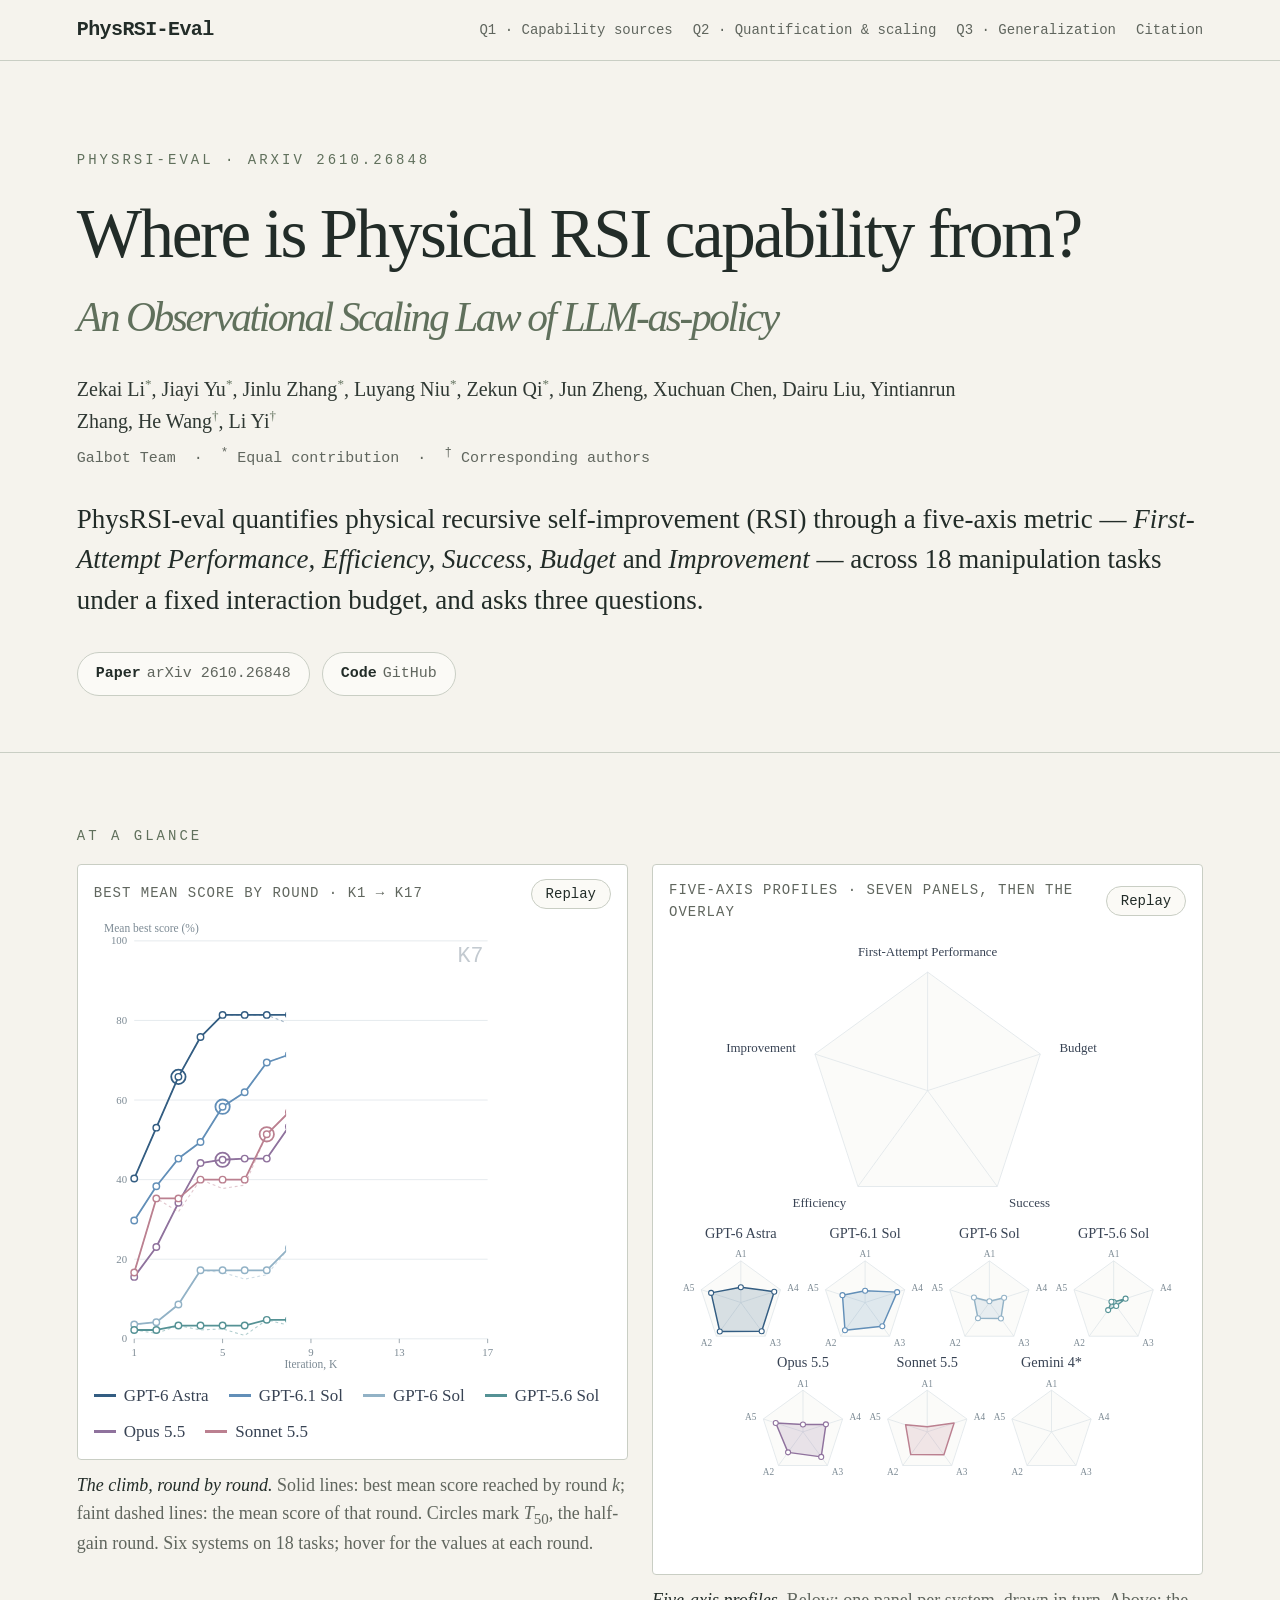
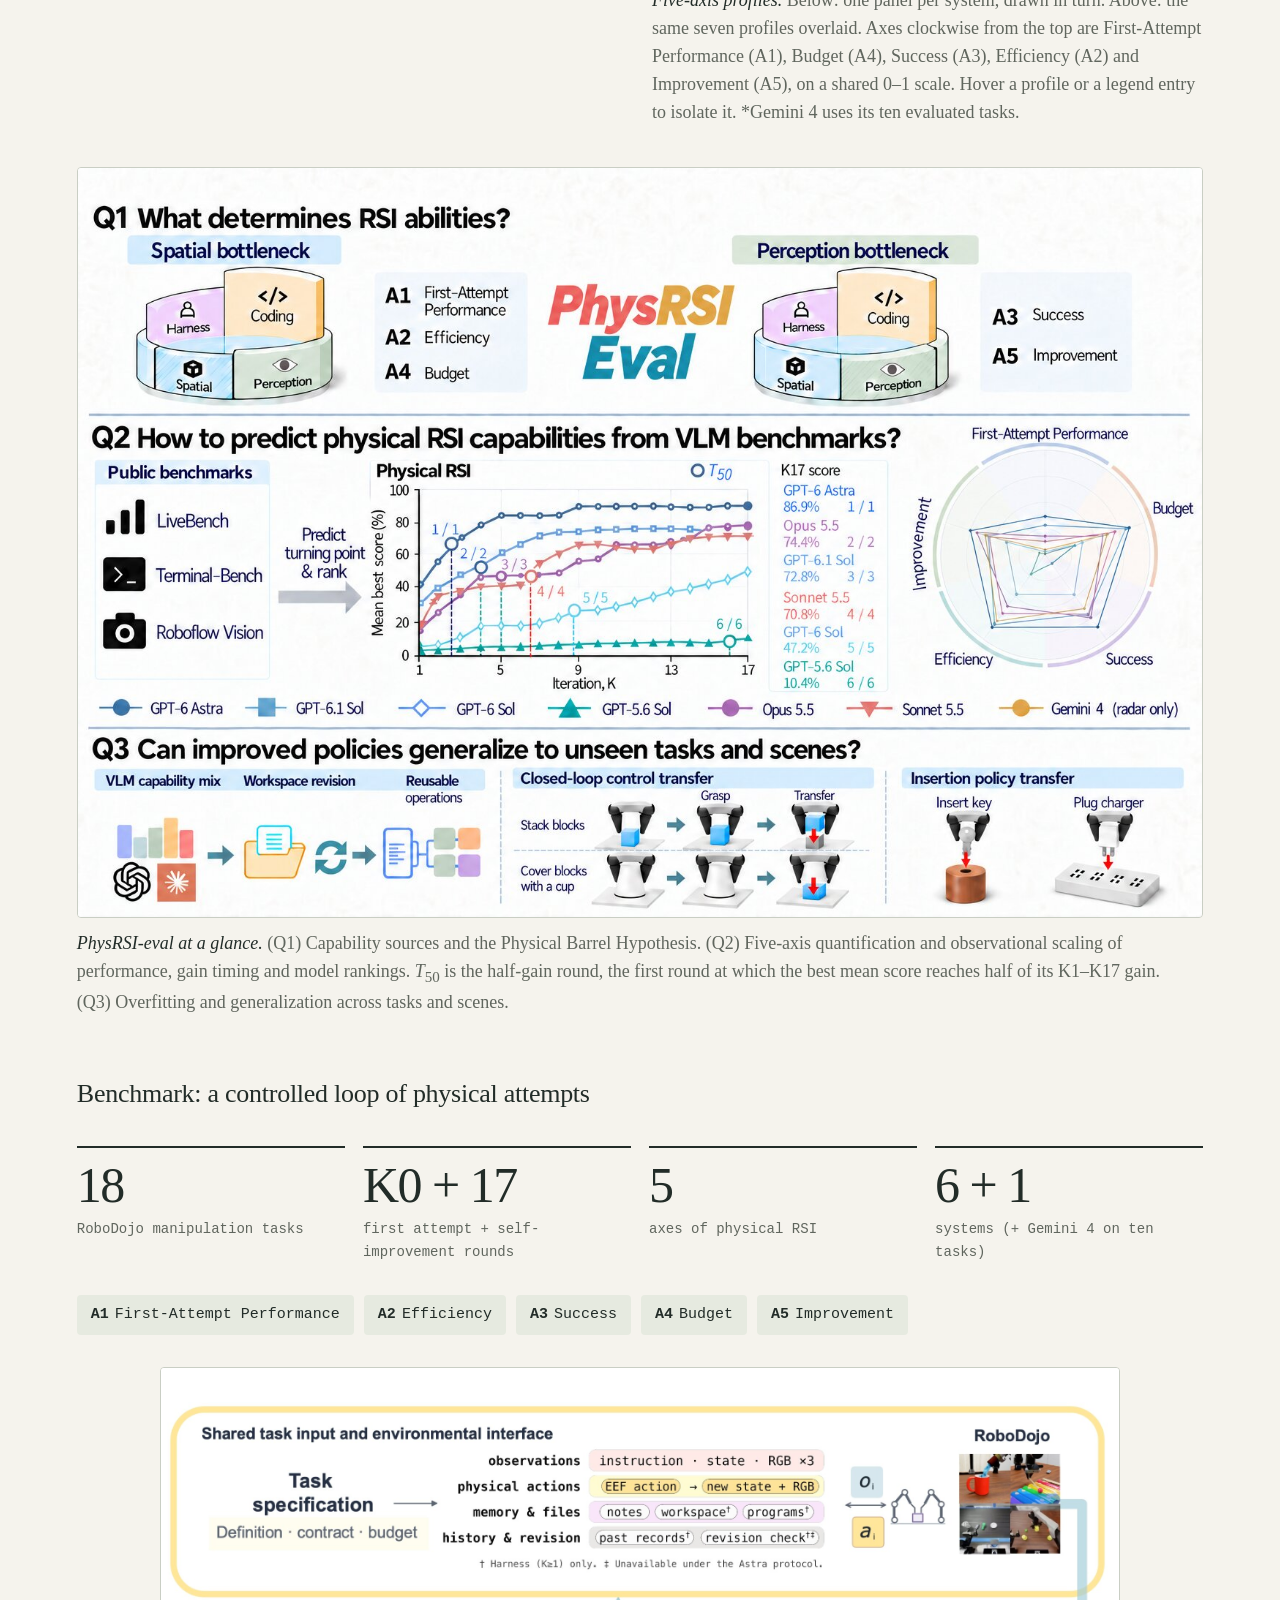
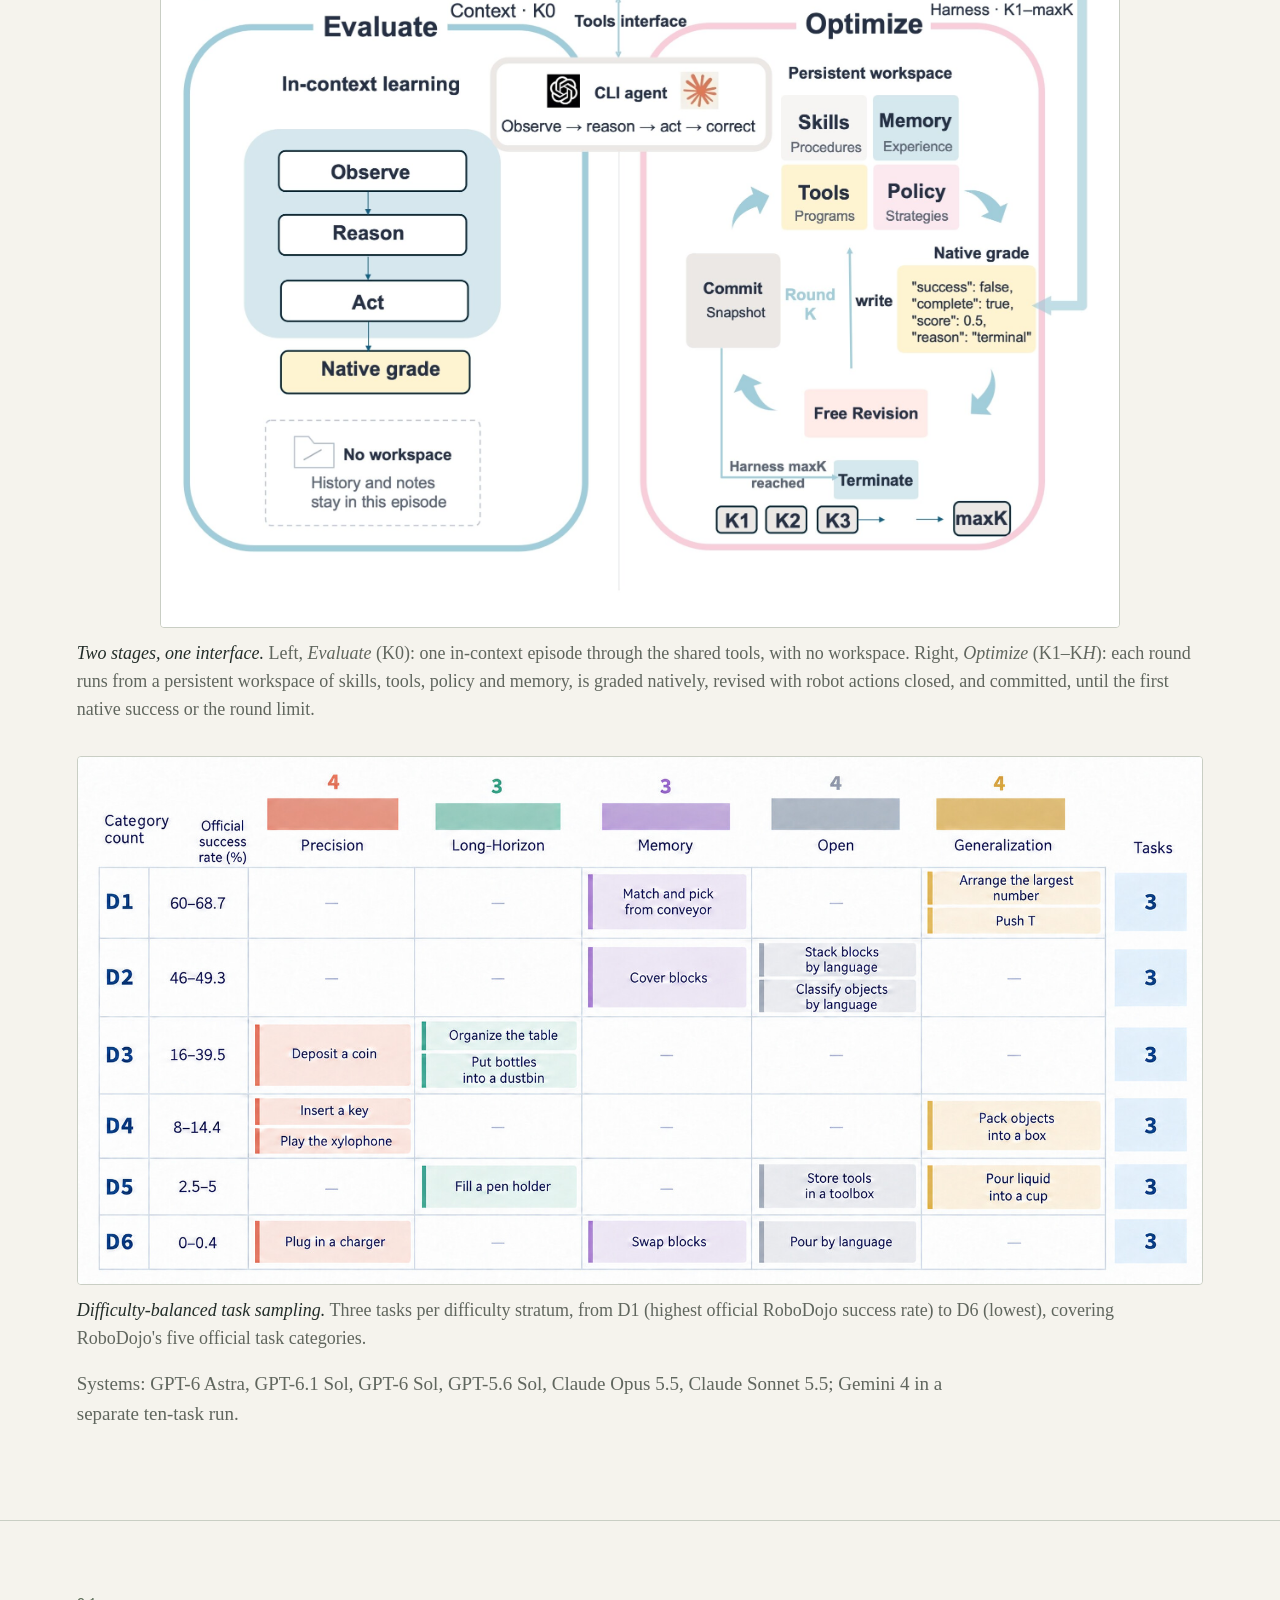
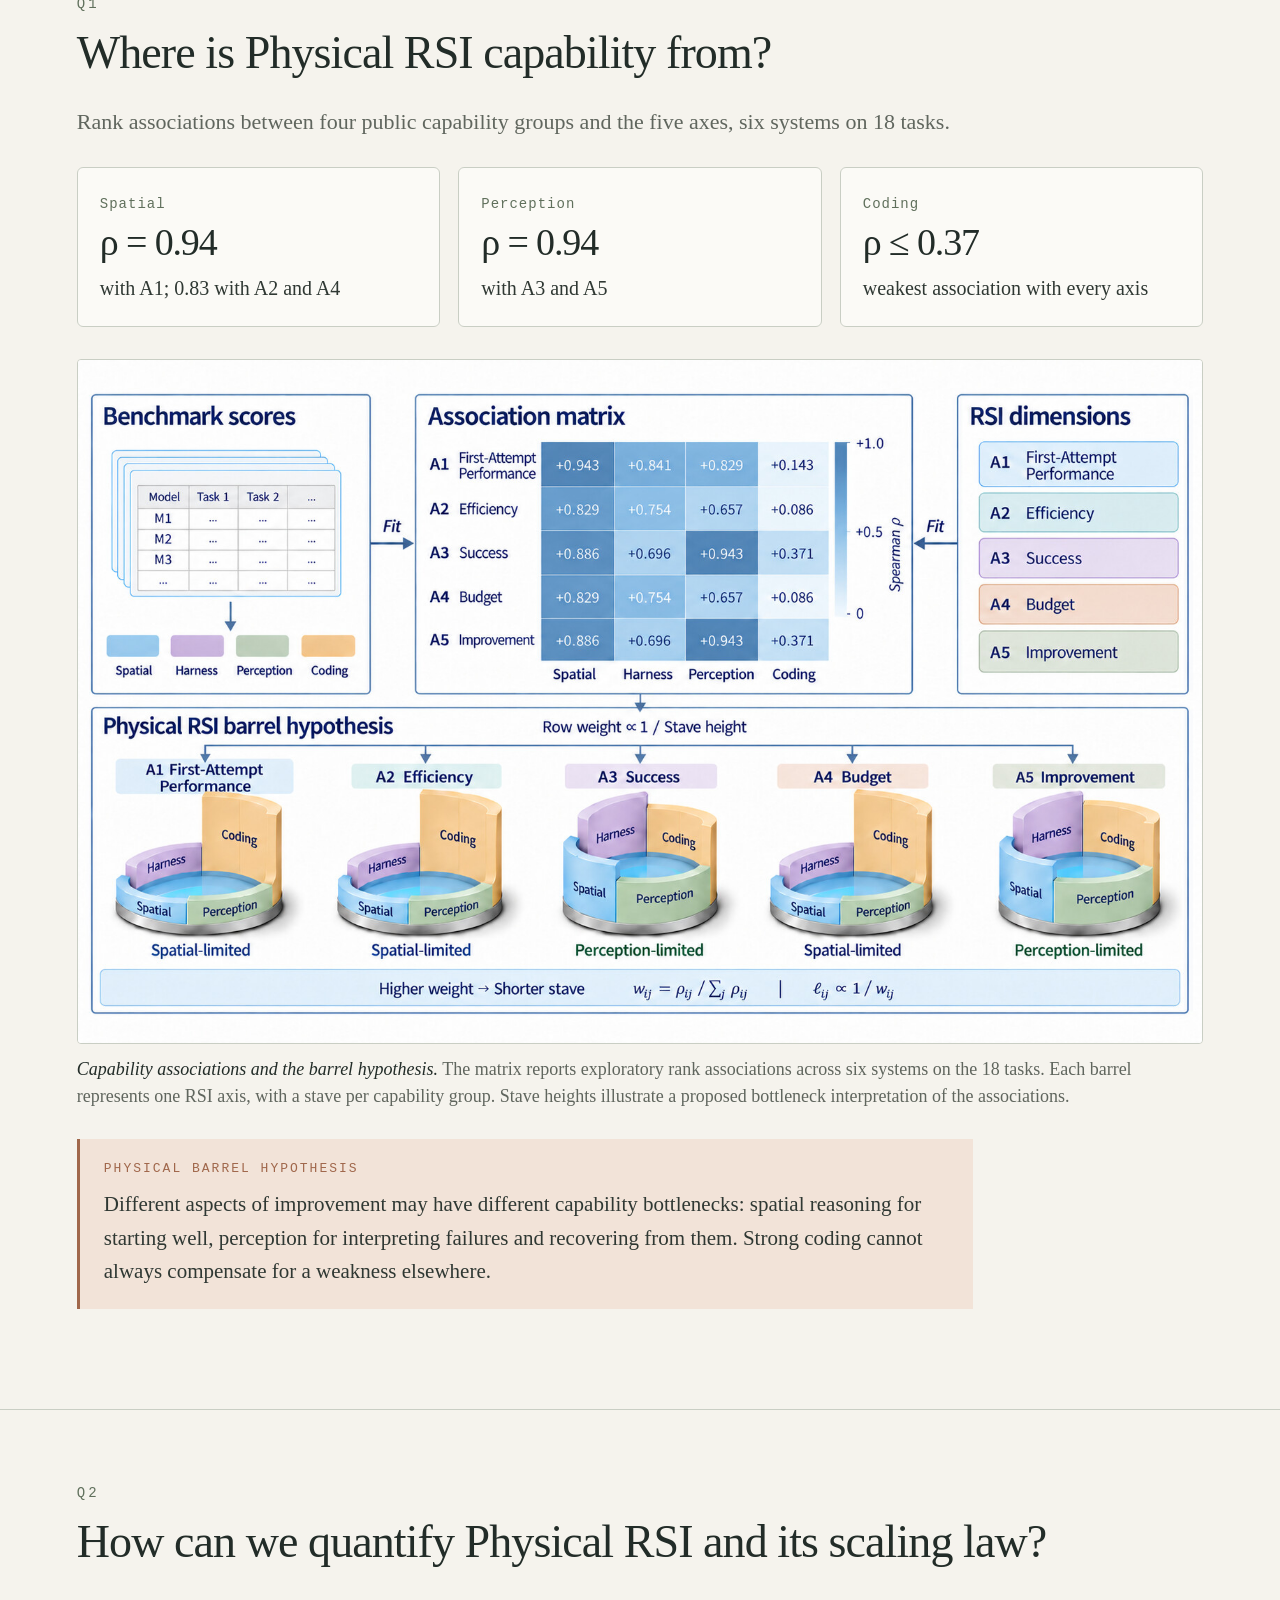
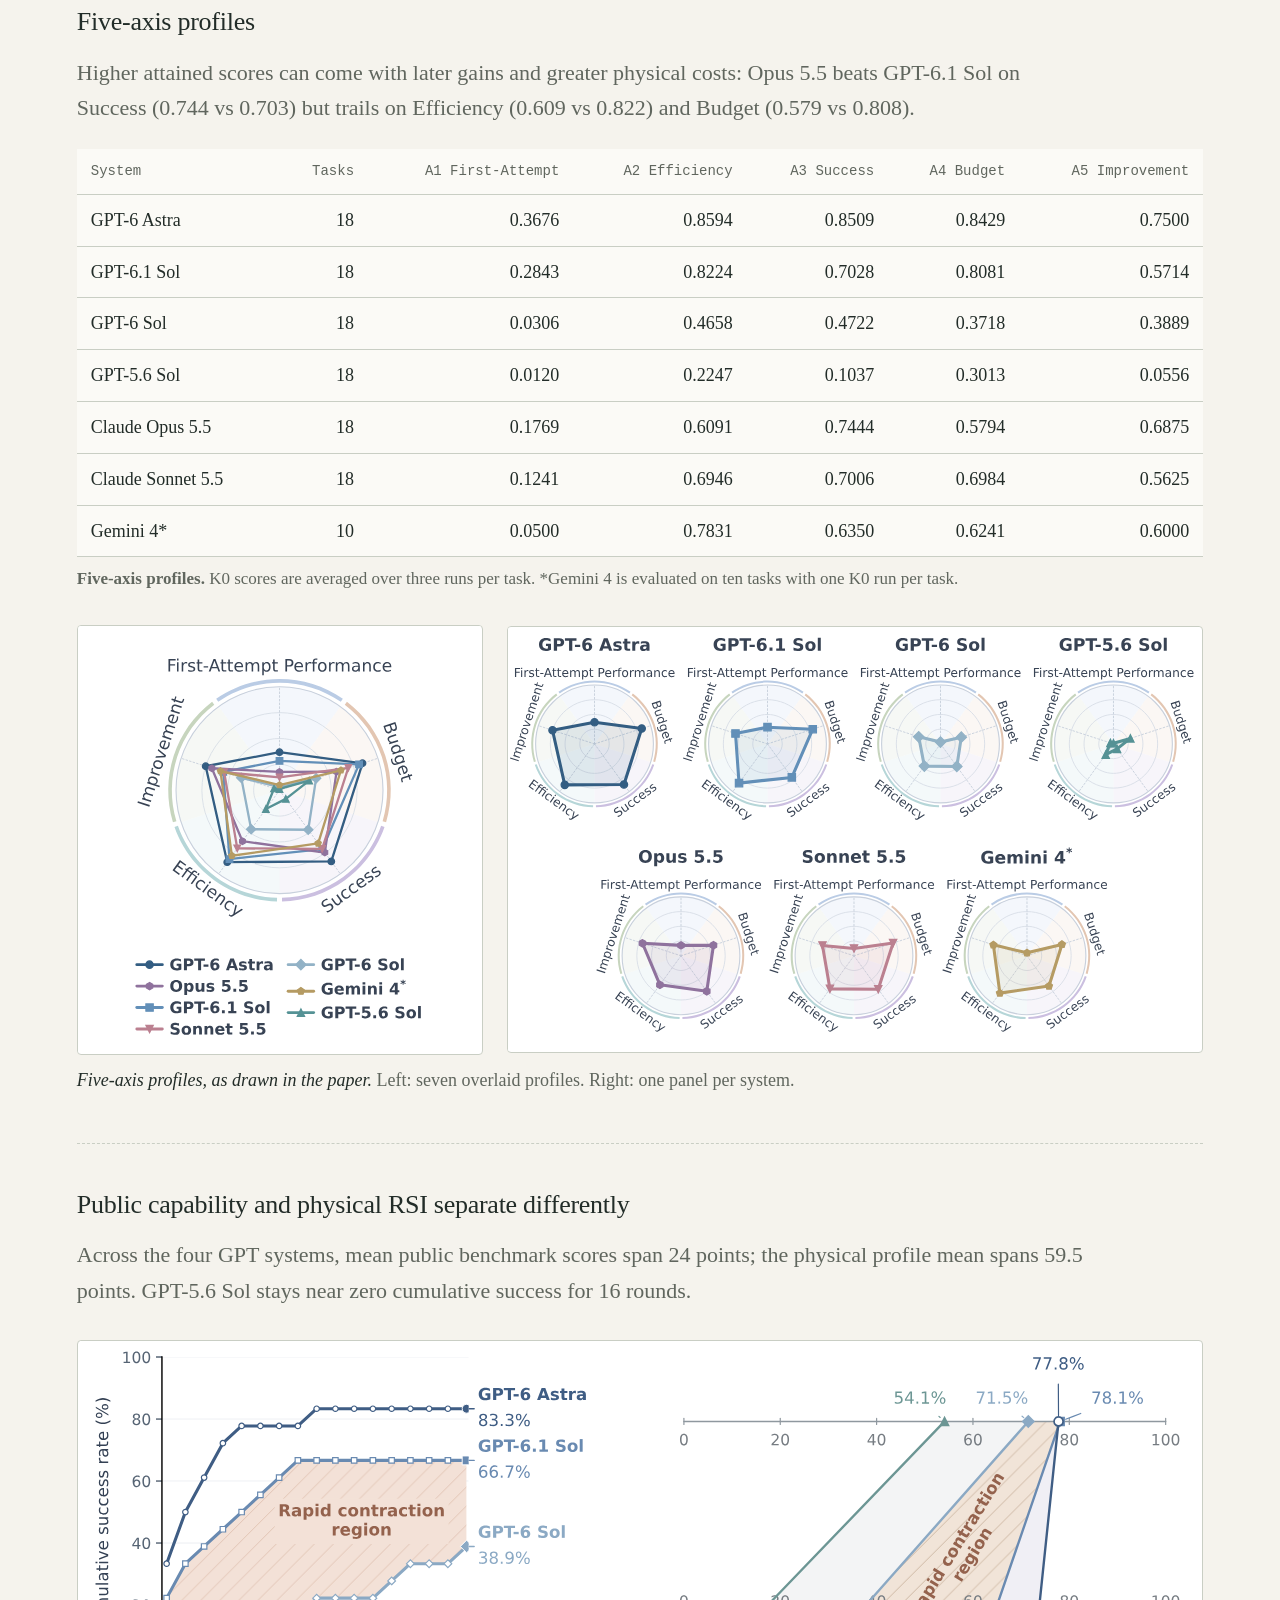
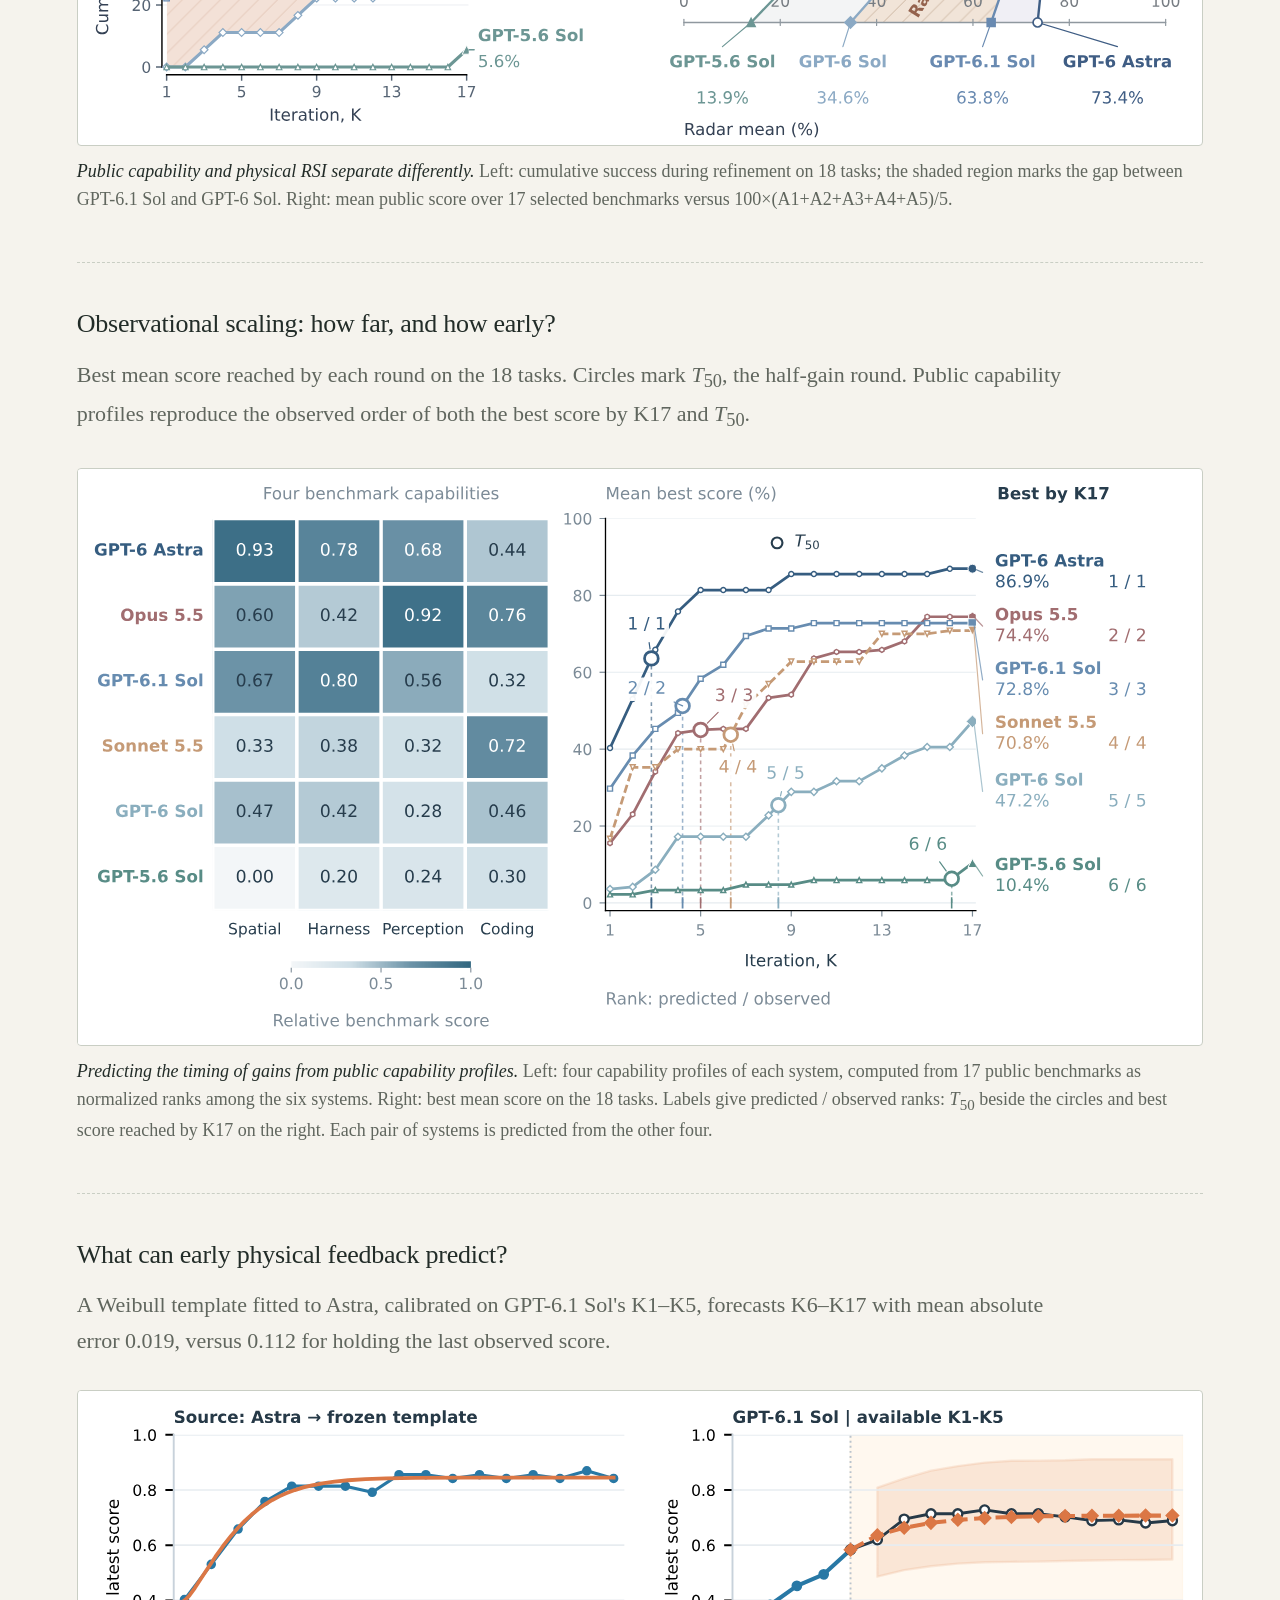
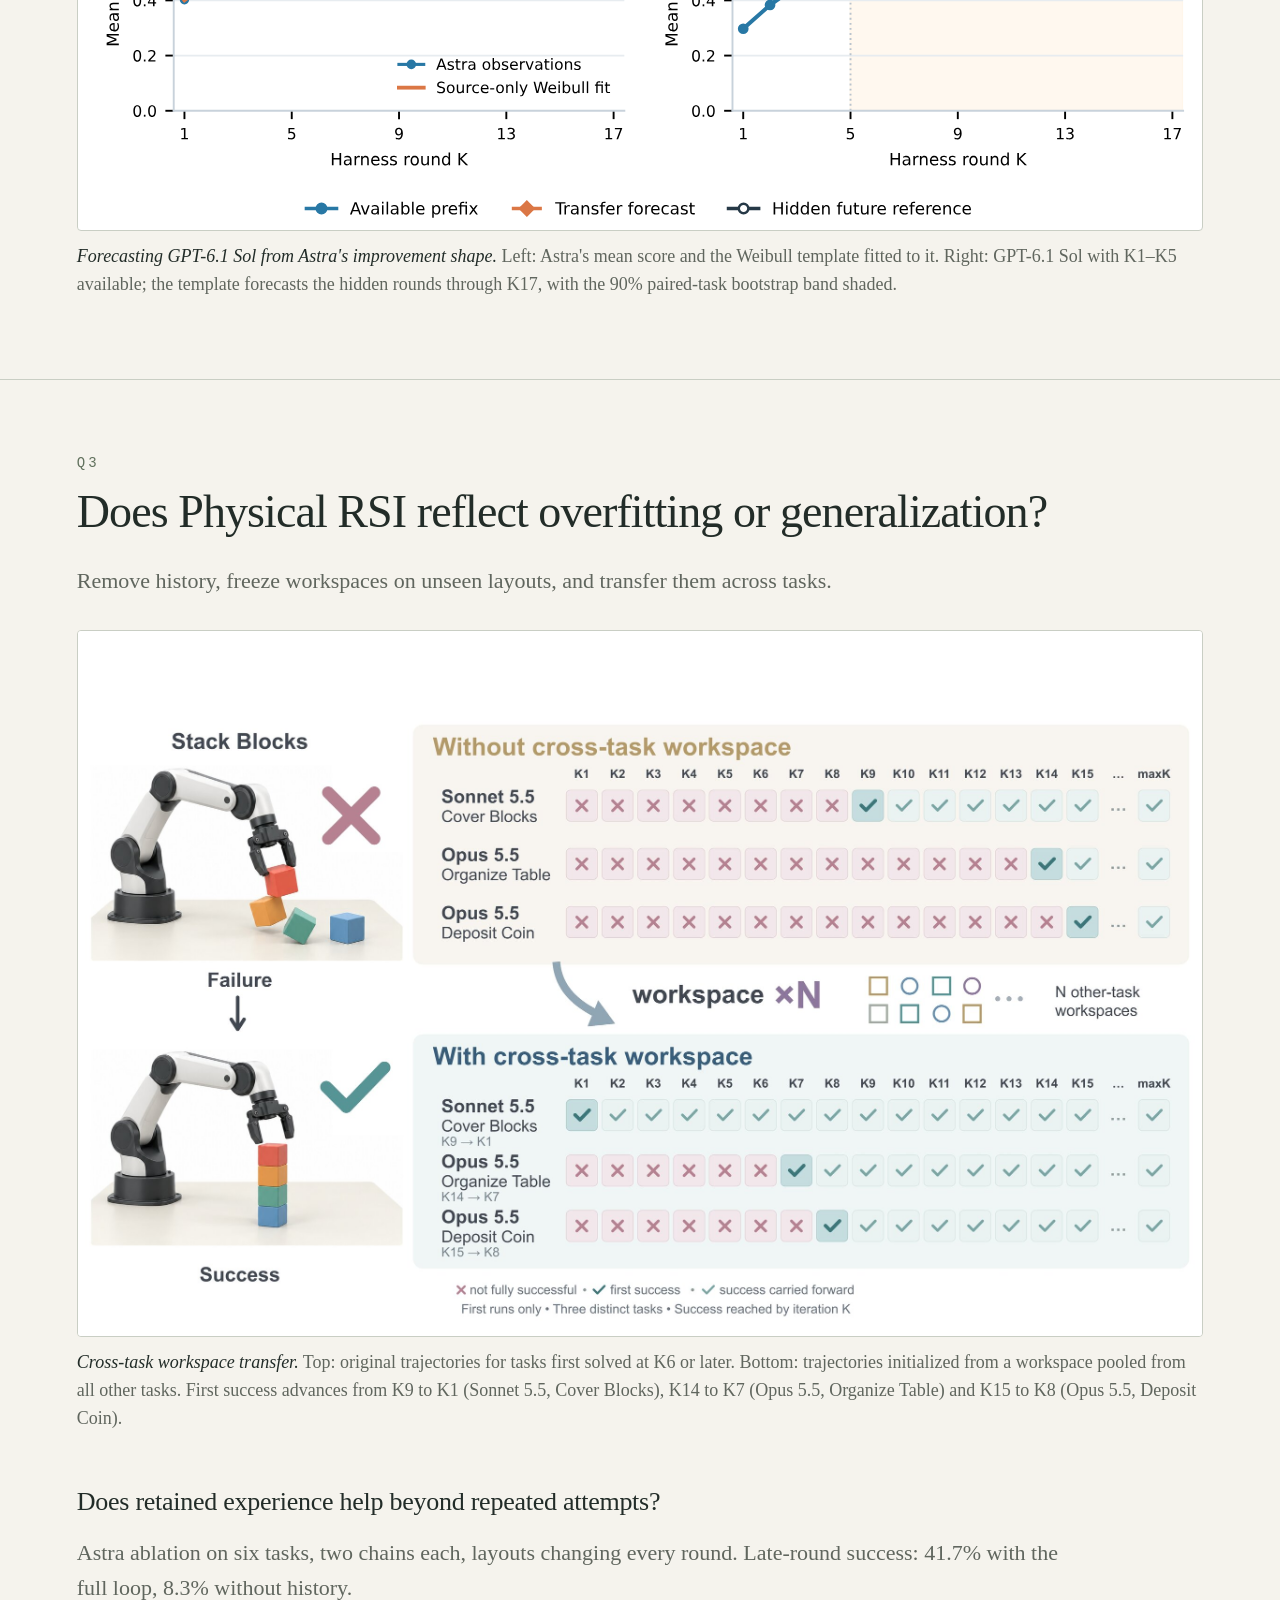
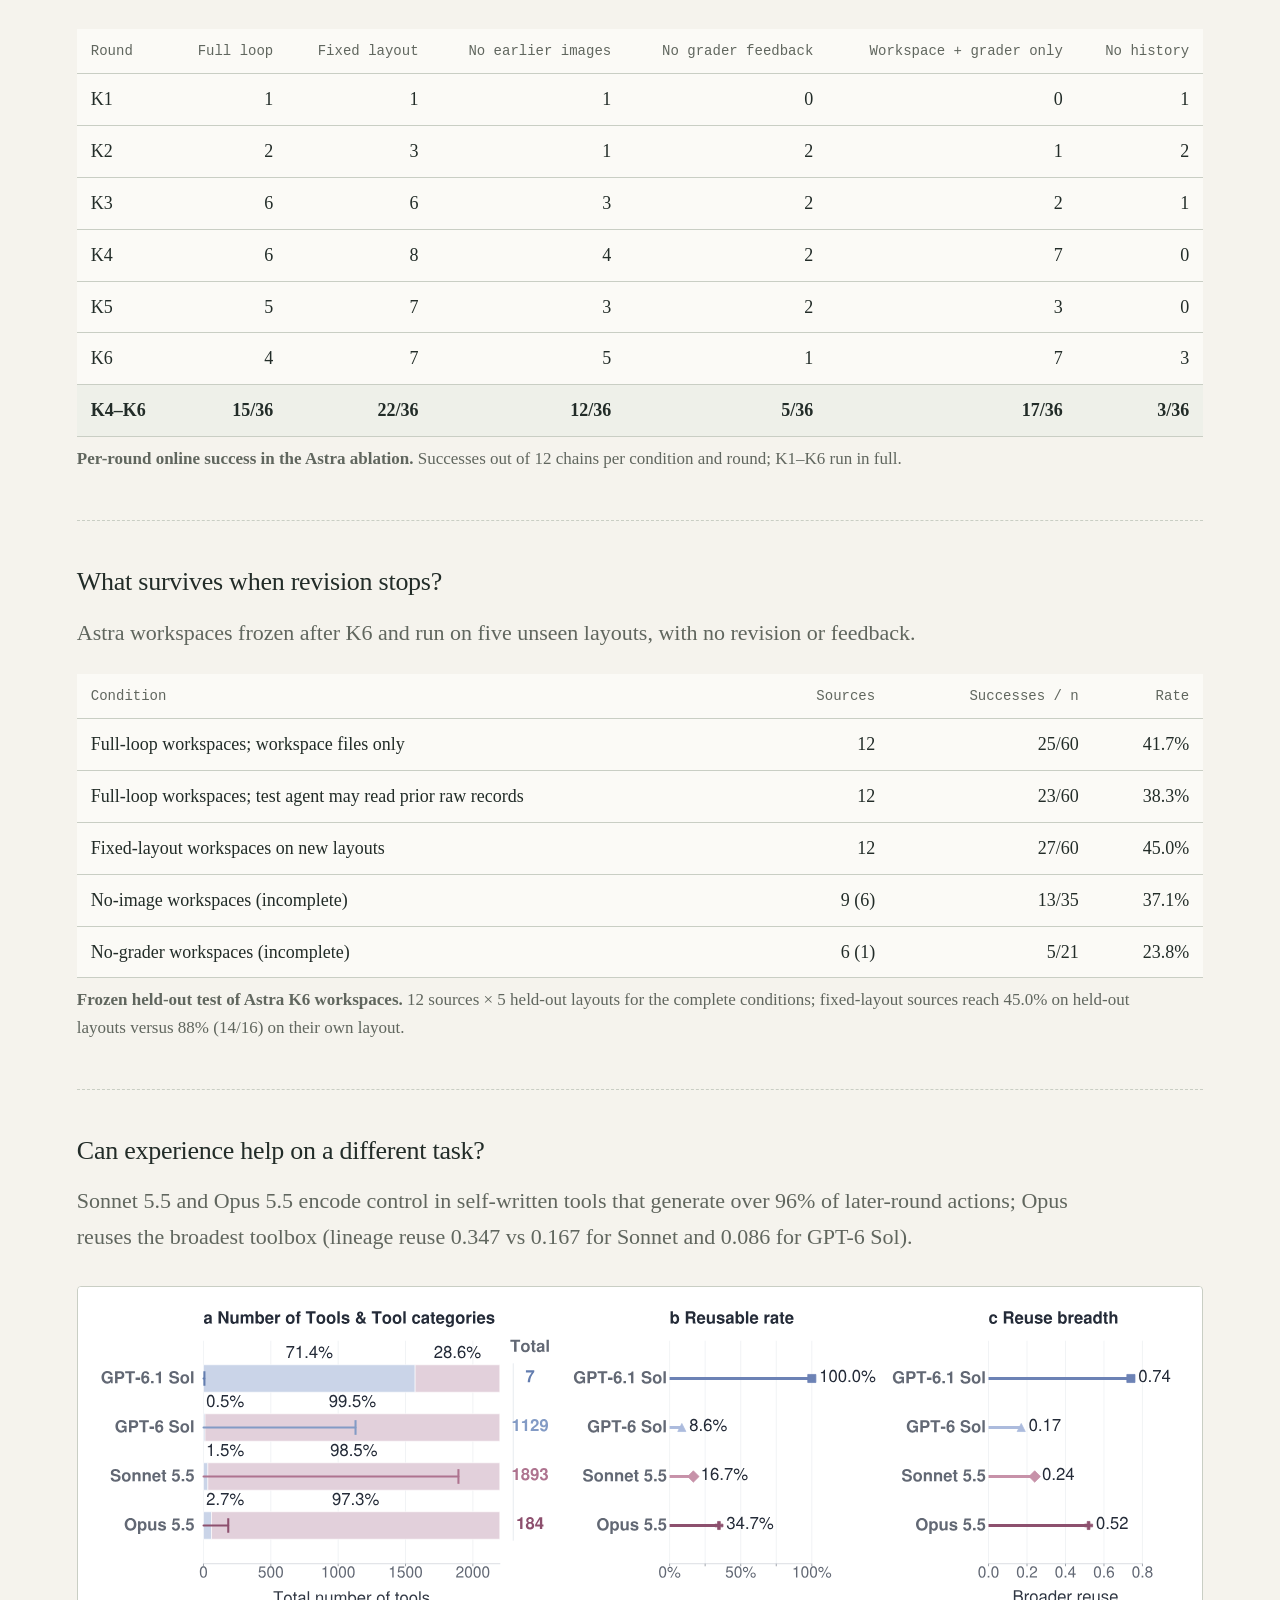
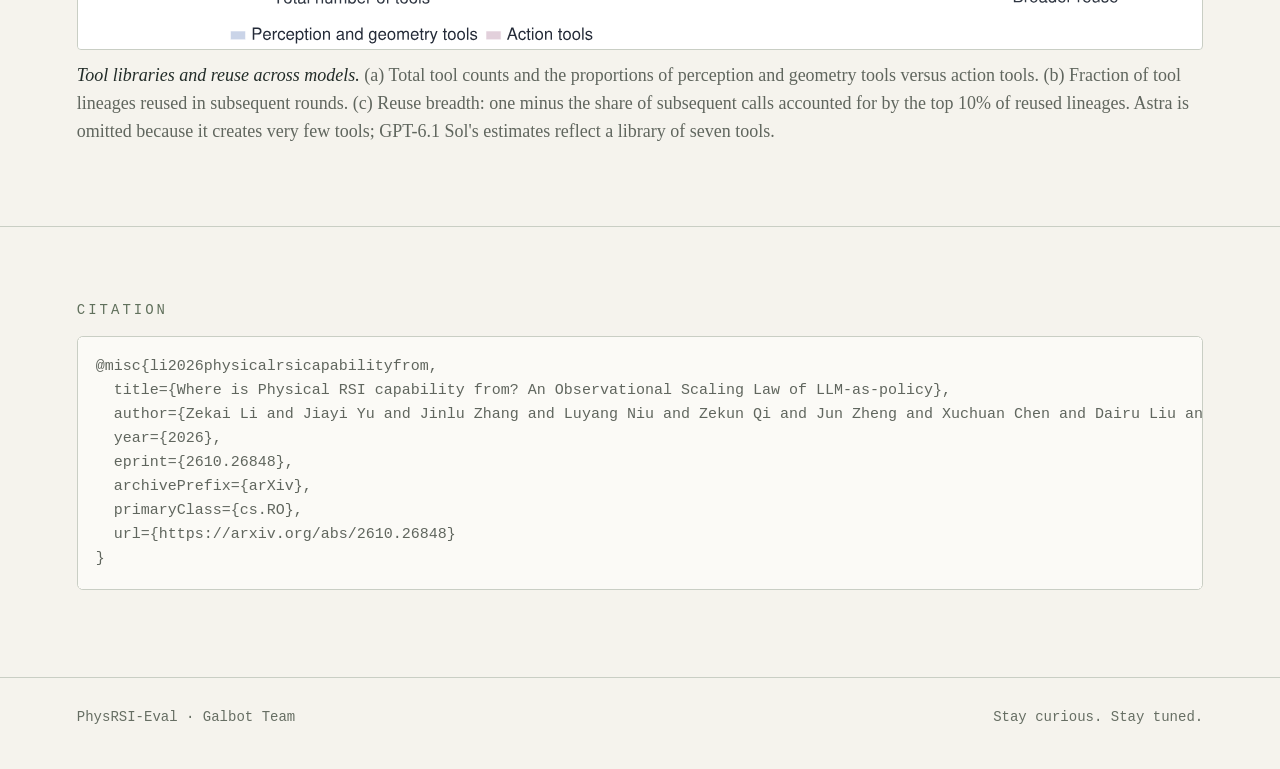
==== index.html @ ed41b141 "Add arXiv paper and code links; fill BibTeX from arXiv Co-Authored-By: Claude Fable 5.1 <noreply@ant" ====
<!doctype html>
<html lang="en">
<head>
  <meta charset="utf-8">
  <meta name="viewport" content="width=device-width, initial-scale=1">
  <meta name="description" content="Where is Physical RSI capability from? An Observational Scaling Law of LLM-as-policy. PhysRSI-eval quantifies physical recursive self-improvement on 18 manipulation tasks with a five-axis metric, studies its capability sources and observational scaling, and tests whether the gains generalize.">
  <meta name="color-scheme" content="light">
  <title>Where is Physical RSI capability from? — PhysRSI-Eval</title>
  <style>
    :root {
      --bg: #f5f3ed; --paper: #fbfaf6; --ink: #222c28; --muted: #60665e; --accent: #60705c;
      --dot: #5a7552; --rule: #c9cec4; --warm: #a0674b; --warm-bg: #f2e3d8;
    }
    * { box-sizing: border-box; }
    html { scroll-behavior: smooth; }
    body { margin: 0; background: var(--bg); color: var(--ink); font-family: Georgia, 'Times New Roman', serif; line-height: 1.6; }
    a { color: inherit; }
    .wrap { max-width: 1320px; margin: 0 auto; padding: 0 6vw; }
    .mono { font-family: 'Courier New', monospace; }

    header.top { position: sticky; top: 0; z-index: 10; background: rgba(245,243,237,.94); backdrop-filter: blur(6px); border-bottom: 1px solid var(--rule); }
    header.top .wrap { display: flex; justify-content: space-between; align-items: center; gap: 24px; padding-top: 14px; padding-bottom: 14px; font-family: 'Courier New', monospace; font-size: 14px; }
    .brand { font-size: 20px; font-weight: bold; letter-spacing: -.6px; text-decoration: none; }
    nav { display: flex; gap: 20px; flex-wrap: wrap; }
    nav a { text-decoration: none; color: var(--muted); }
    nav a:hover { color: var(--ink); }

    .hero { padding: 88px 0 56px; border-bottom: 1px solid var(--rule); }
    .eyebrow { color: var(--accent); font-family: 'Courier New', monospace; font-size: 14px; letter-spacing: 3px; text-transform: uppercase; margin: 0; }
    h1 { font-size: clamp(38px, 5.4vw, 70px); line-height: 1.12; font-weight: normal; letter-spacing: -.035em; margin: 24px 0 28px; }
    h1 span { display: block; margin-top: 18px; font-size: .6em; line-height: 1.3; font-style: italic; color: var(--accent); }
    .authors { font-size: 20px; line-height: 1.6; margin: 0 0 6px; }
    .authors sup { font-size: .65em; color: var(--accent); }
    .affil { font-family: 'Courier New', monospace; font-size: 15px; color: var(--muted); margin: 0 0 28px; }
    .tldr { font-size: clamp(22px, 2.4vw, 27px); line-height: 1.5; color: var(--ink); max-width: 44em; margin: 0 0 32px; }
    .links { display: flex; gap: 12px; flex-wrap: wrap; }
    .pill { font-family: 'Courier New', monospace; font-size: 15px; padding: 9px 18px; border: 1px solid var(--rule); border-radius: 999px; color: var(--muted); background: var(--paper); }
    .pill b { color: var(--ink); font-weight: bold; margin-right: 6px; }
    a.pill { text-decoration: none; }
    a.pill:hover { border-color: var(--ink); color: var(--ink); }

    section { padding: 72px 0; border-bottom: 1px solid var(--rule); }
    h2 { font-weight: normal; font-size: clamp(32px, 3.8vw, 46px); letter-spacing: -.02em; line-height: 1.2; margin: 10px 0 24px; }
    h3 { font-weight: normal; font-size: 26px; margin: 0 0 12px; letter-spacing: -.01em; }
    p { margin: 0 0 18px; font-size: 22px; color: #2f3833; max-width: 46em; }
    .lead { color: var(--muted); }

    .callout { border-left: 3px solid var(--accent); background: var(--paper); padding: 20px 24px; margin: 28px 0; max-width: 56em; }
    .callout p { margin: 0; font-size: 21px; }
    .callout .label { display: block; font-family: 'Courier New', monospace; font-size: 13px; letter-spacing: 2px; text-transform: uppercase; color: var(--accent); margin-bottom: 8px; }
    .barrel { border-left-color: var(--warm); background: var(--warm-bg); }
    .barrel .label { color: var(--warm); }

    .grid3 { display: grid; grid-template-columns: repeat(3, 1fr); gap: 18px; margin-top: 28px; }
    .grid2 { display: grid; grid-template-columns: repeat(2, 1fr); gap: 18px; margin-top: 28px; }
    .card { background: var(--paper); border: 1px solid var(--rule); border-radius: 6px; padding: 22px; }
    .card .tag { font-family: 'Courier New', monospace; font-size: 14px; color: var(--accent); letter-spacing: 1px; }
    .card p { font-size: 20px; margin: 8px 0 0; }
    .card .big { font-size: 38px; letter-spacing: -.03em; line-height: 1.1; margin-top: 6px; }
    .card .big small { font-size: 18px; color: var(--muted); letter-spacing: 0; }

    .stats { display: grid; grid-template-columns: repeat(4, 1fr); gap: 18px; margin: 32px 0; }
    .stat { border-top: 2px solid var(--ink); padding-top: 12px; }
    .stat .num { font-size: clamp(34px, 4.4vw, 50px); line-height: 1; letter-spacing: -.03em; }
    .stat .cap { font-family: 'Courier New', monospace; font-size: 14px; color: var(--muted); margin-top: 8px; }

    .axes { display: flex; flex-wrap: wrap; gap: 10px; margin: 6px 0 8px; padding: 0; list-style: none; }
    .axes li { font-family: 'Courier New', monospace; font-size: 15px; padding: 8px 14px; border-radius: 4px; background: #e6eae0; color: var(--ink); }
    .axes li b { font-weight: bold; margin-right: 6px; }

    figure { margin: 32px 0 8px; }
    figure img { display: block; width: 100%; height: auto; background: #fff; border: 1px solid var(--rule); border-radius: 4px; }
    figcaption { font-size: 18px; color: var(--muted); margin-top: 12px; line-height: 1.55; max-width: 64em; }
    figcaption b { color: var(--ink); font-weight: normal; font-style: italic; }
    .radarpair { display: grid; grid-template-columns: 35fr 60fr; gap: 24px; align-items: center; }
    .hero-anims { display: grid; grid-template-columns: 1fr 1fr; gap: 24px; align-items: start; }
    .hero-anims figure { margin-top: 16px; }

    .finding { padding-top: 40px; }
    .finding + .finding { border-top: 1px dashed var(--rule); margin-top: 48px; }

    .table-wrap { overflow-x: auto; margin: 24px 0 8px; }
    table { border-collapse: collapse; width: 100%; font-size: 18px; background: var(--paper); }
    th, td { padding: 11px 14px; border-bottom: 1px solid var(--rule); text-align: right; white-space: nowrap; }
    th:first-child, td:first-child { text-align: left; }
    thead th { font-family: 'Courier New', monospace; font-size: 14px; font-weight: normal; color: var(--muted); }
    tbody th { font-weight: normal; }
    tr.sum th, tr.sum td { font-weight: bold; background: #eef0e9; }
    .note { font-size: 17px; color: var(--muted); max-width: 64em; }
    pre { font-family: 'Courier New', monospace; font-size: 15px; background: var(--paper); border: 1px solid var(--rule); border-radius: 6px; padding: 18px; overflow-x: auto; color: var(--muted); }

    /* 动画图：白底卡片 + 顶栏（标题 / 重播按钮） */
    .anim { background: #fff; border: 1px solid var(--rule); border-radius: 4px; padding: 14px 16px 10px; position: relative; }
    .animbar { display: flex; justify-content: space-between; align-items: center; gap: 12px; margin-bottom: 6px; }
    .animbar .t { font-family: 'Courier New', monospace; font-size: 14px; letter-spacing: 1px; color: var(--muted); text-transform: uppercase; }
    .animbar button { font-family: 'Courier New', monospace; font-size: 14px; padding: 6px 14px; border: 1px solid var(--rule); border-radius: 999px; background: var(--paper); color: var(--ink); cursor: pointer; }
    .animbar button:hover { border-color: var(--ink); }
    .anim svg { display: block; width: 100%; height: auto; font-family: Georgia, 'Times New Roman', serif; }
    .anim .tip { position: absolute; pointer-events: none; background: rgba(34,44,40,.94); color: #fff; font-family: 'Courier New', monospace; font-size: 14px; line-height: 1.5; padding: 8px 12px; border-radius: 6px; white-space: nowrap; display: none; z-index: 2; }
    .anim .tip b { font-weight: normal; color: #d9e0d2; }
    .legend { display: flex; flex-wrap: wrap; gap: 8px 20px; margin: 8px 0 4px; padding: 0; list-style: none; font-size: 17px; color: var(--ink); }
    .legend li { display: flex; align-items: center; gap: 8px; cursor: default; }
    .legend i { display: inline-block; width: 22px; height: 0; border-top: 3px solid currentColor; }
    .legend .dot { width: 12px; height: 12px; border-radius: 50%; display: inline-block; border: 2px solid currentColor; background: #fff; }

    footer { padding: 28px 0 40px; font-family: 'Courier New', monospace; font-size: 14px; color: #666e63; }
    footer .wrap { display: flex; justify-content: space-between; gap: 24px; flex-wrap: wrap; }

    @media (max-width: 760px) {
      .wrap { padding: 0 16px; }
      nav { display: none; }
      .hero { padding: 56px 0 44px; }
      section { padding: 52px 0; }
      .grid3, .grid2, .radarpair, .hero-anims { grid-template-columns: 1fr; }
      .stats { grid-template-columns: repeat(2, 1fr); }
      p { font-size: 20px; }
      .authors { font-size: 18px; }
      figcaption { font-size: 17px; }
      /* 窄屏下动画图保持可读尺寸，卡片内横向滚动 */
      .anim { overflow-x: auto; }
      #radar-anim svg { min-width: 560px; }
      #climb-anim svg { min-width: 560px; }
    }
    @media (prefers-reduced-motion: reduce) { html { scroll-behavior: auto; } }
  </style>
</head>
<body>
  <header class="top">
    <div class="wrap">
      <a class="brand" href="#">PhysRSI-Eval</a>
      <nav>
        <a href="#q1">Q1 · Capability sources</a>
        <a href="#q2">Q2 · Quantification &amp; scaling</a>
        <a href="#q3">Q3 · Generalization</a>
        <a href="#cite">Citation</a>
      </nav>
    </div>
  </header>

  <main>
    <div class="hero">
      <div class="wrap">
        <p class="eyebrow">PhysRSI-Eval · arXiv 2610.26848</p>
        <h1>Where is Physical RSI capability from?<span>An Observational Scaling Law of LLM-as-policy</span></h1>
        <p class="authors">Zekai Li<sup>*</sup>, Jiayi Yu<sup>*</sup>, Jinlu Zhang<sup>*</sup>, Luyang Niu<sup>*</sup>, Zekun Qi<sup>*</sup>, Jun Zheng, Xuchuan Chen, Dairu Liu, Yintianrun Zhang, He Wang<sup>&dagger;</sup>, Li Yi<sup>&dagger;</sup></p>
        <p class="affil">Galbot Team &nbsp;·&nbsp; <sup>*</sup> Equal contribution &nbsp;·&nbsp; <sup>&dagger;</sup> Corresponding authors</p>
        <p class="tldr">PhysRSI-eval quantifies physical recursive self-improvement (RSI) through a five-axis metric &mdash; <i>First-Attempt Performance, Efficiency, Success, Budget</i> and <i>Improvement</i> &mdash; across 18 manipulation tasks under a fixed interaction budget, and asks three questions.</p>
        <div class="links">
          <a class="pill" href="https://arxiv.org/abs/2610.26848"><b>Paper</b>arXiv 2610.26848</a>
          <a class="pill" href="https://github.com/PhysRSI-Eval/PhysRSI-Eval-code"><b>Code</b>GitHub</a>
        </div>
      </div>
    </div>

    <!-- 总览：论文 Fig. 1 + benchmark 要素（工作流、任务表、五轴） -->
    <section id="overview">
      <div class="wrap">
        <p class="eyebrow">At a glance</p>
        <!-- 开头两个动画并排：左 Figure 7 折线爬升，右五轴雷达（7 面板 → overlay）；数据来自本地已核验结果包 reference18 -->
        <div class="hero-anims">
          <figure>
            <div class="anim" id="climb-anim">
              <div class="animbar"><span class="t">Best mean score by round · K1 &rarr; K17</span><button type="button" data-replay>Replay</button></div>
              <div class="tip"></div>
            </div>
            <figcaption><b>The climb, round by round.</b> Solid lines: best mean score reached by round <i>k</i>; faint dashed lines: the mean score of that round. Circles mark <i>T</i><sub>50</sub>, the half-gain round. Six systems on 18 tasks; hover for the values at each round.</figcaption>
          </figure>
          <figure>
            <div class="anim" id="radar-anim">
              <div class="animbar"><span class="t">Five-axis profiles · seven panels, then the overlay</span><button type="button" data-replay>Replay</button></div>
              <div class="tip"></div>
            </div>
            <figcaption><b>Five-axis profiles.</b> Below: one panel per system, drawn in turn. Above: the same seven profiles overlaid. Axes clockwise from the top are First-Attempt Performance (A1), Budget (A4), Success (A3), Efficiency (A2) and Improvement (A5), on a shared 0&ndash;1 scale. Hover a profile or a legend entry to isolate it. *Gemini 4 uses its ten evaluated tasks.</figcaption>
          </figure>
        </div>
        <figure>
          <img src="static/img/teaser.jpg" alt="Overview with three rows. Q1: two barrels with staves for harness, coding, spatial and perception; a spatial bottleneck for First-Attempt Performance, Efficiency and Budget, and a perception bottleneck for Success and Improvement. Q2: public benchmarks predict the turning point and rank of each system's best-score curve, next to a five-axis radar. Q3: reusable operations transfer from stacking blocks to covering blocks with a cup, and from key insertion to plugging a charger.">
          <figcaption><b>PhysRSI-eval at a glance.</b> (Q1)&nbsp;Capability sources and the Physical Barrel Hypothesis. (Q2)&nbsp;Five-axis quantification and observational scaling of performance, gain timing and model rankings. <i>T</i><sub>50</sub> is the half-gain round, the first round at which the best mean score reaches half of its K1&ndash;K17 gain. (Q3)&nbsp;Overfitting and generalization across tasks and scenes.</figcaption>
        </figure>

        <h3 style="margin-top:56px">Benchmark: a controlled loop of physical attempts</h3>
        <div class="stats">
          <div class="stat"><div class="num">18</div><div class="cap">RoboDojo manipulation tasks</div></div>
          <div class="stat"><div class="num">K0 + 17</div><div class="cap">first attempt + self-improvement rounds</div></div>
          <div class="stat"><div class="num">5</div><div class="cap">axes of physical RSI</div></div>
          <div class="stat"><div class="num">6 + 1</div><div class="cap">systems (+ Gemini 4 on ten tasks)</div></div>
        </div>
        <ul class="axes">
          <li><b>A1</b>First-Attempt Performance</li>
          <li><b>A2</b>Efficiency</li>
          <li><b>A3</b>Success</li>
          <li><b>A4</b>Budget</li>
          <li><b>A5</b>Improvement</li>
        </ul>
        <figure>
          <img src="static/img/workflow.jpg" alt="Shared task input and robot interface on top; left, the Evaluate stage K0 with one in-context observe, reason, act episode and no workspace; right, the Optimize stage K1 to KH with a persistent workspace of skills, tools, policy and memory, native grading, revision with robot actions closed, and commit." loading="lazy" style="max-width:960px;margin:0 auto">
          <figcaption><b>Two stages, one interface.</b> Left, <i>Evaluate</i> (K0): one in-context episode through the shared tools, with no workspace. Right, <i>Optimize</i> (K1&ndash;K<i>H</i>): each round runs from a persistent workspace of skills, tools, policy and memory, is graded natively, revised with robot actions closed, and committed, until the first native success or the round limit.</figcaption>
        </figure>
        <figure>
          <img src="static/img/task_table.jpg" alt="The 18 RoboDojo tasks arranged by difficulty stratum D1 to D6, three tasks each, covering RoboDojo's five official task categories." loading="lazy">
          <figcaption><b>Difficulty-balanced task sampling.</b> Three tasks per difficulty stratum, from D1 (highest official RoboDojo success rate) to D6 (lowest), covering RoboDojo's five official task categories.</figcaption>
        </figure>
        <p class="agents" style="font-size:19px;color:var(--muted);margin-top:16px">Systems: GPT-6 Astra, GPT-6.1 Sol, GPT-6 Sol, GPT-5.6 Sol, Claude Opus 5.5, Claude Sonnet 5.5; Gemini 4 in a separate ten-task run.</p>
      </div>
    </section>

    <section id="q1">
      <div class="wrap">
        <p class="eyebrow">Q1</p>
        <h2>Where is Physical RSI capability from?</h2>
        <p class="lead">Rank associations between four public capability groups and the five axes, six systems on 18 tasks.</p>
        <div class="grid3">
          <div class="card"><span class="tag">Spatial</span><div class="big">&rho; = 0.94</div><p>with A1; 0.83 with A2 and A4</p></div>
          <div class="card"><span class="tag">Perception</span><div class="big">&rho; = 0.94</div><p>with A3 and A5</p></div>
          <div class="card"><span class="tag">Coding</span><div class="big">&rho; &le; 0.37</div><p>weakest association with every axis</p></div>
        </div>
        <figure>
          <img src="static/img/barrel_matrix.jpg" alt="Left: rank-association matrix between four capability groups (spatial, harness, perception, coding) and the five RSI axes across six systems. Right: one barrel per RSI axis with a stave per capability group." loading="lazy">
          <figcaption><b>Capability associations and the barrel hypothesis.</b> The matrix reports exploratory rank associations across six systems on the 18 tasks. Each barrel represents one RSI axis, with a stave per capability group. Stave heights illustrate a proposed bottleneck interpretation of the associations.</figcaption>
        </figure>
        <div class="callout barrel">
          <span class="label">Physical Barrel Hypothesis</span>
          <p>Different aspects of improvement may have different capability bottlenecks: spatial reasoning for starting well, perception for interpreting failures and recovering from them. Strong coding cannot always compensate for a weakness elsewhere.</p>
        </div>
      </div>
    </section>

    <section id="q2">
      <div class="wrap">
        <p class="eyebrow">Q2</p>
        <h2>How can we quantify Physical RSI and its scaling law?</h2>

        <div class="finding" style="padding-top:8px">
          <h3>Five-axis profiles</h3>
          <p class="lead">Higher attained scores can come with later gains and greater physical costs: Opus 5.5 beats GPT-6.1 Sol on Success (0.744 vs 0.703) but trails on Efficiency (0.609 vs 0.822) and Budget (0.579 vs 0.808).</p>
          <div class="table-wrap"><table>
            <thead><tr><th>System</th><th>Tasks</th><th>A1 First-Attempt</th><th>A2 Efficiency</th><th>A3 Success</th><th>A4 Budget</th><th>A5 Improvement</th></tr></thead>
            <tbody>
              <tr><th>GPT-6 Astra</th><td>18</td><td>0.3676</td><td>0.8594</td><td>0.8509</td><td>0.8429</td><td>0.7500</td></tr>
              <tr><th>GPT-6.1 Sol</th><td>18</td><td>0.2843</td><td>0.8224</td><td>0.7028</td><td>0.8081</td><td>0.5714</td></tr>
              <tr><th>GPT-6 Sol</th><td>18</td><td>0.0306</td><td>0.4658</td><td>0.4722</td><td>0.3718</td><td>0.3889</td></tr>
              <tr><th>GPT-5.6 Sol</th><td>18</td><td>0.0120</td><td>0.2247</td><td>0.1037</td><td>0.3013</td><td>0.0556</td></tr>
              <tr><th>Claude Opus 5.5</th><td>18</td><td>0.1769</td><td>0.6091</td><td>0.7444</td><td>0.5794</td><td>0.6875</td></tr>
              <tr><th>Claude Sonnet 5.5</th><td>18</td><td>0.1241</td><td>0.6946</td><td>0.7006</td><td>0.6984</td><td>0.5625</td></tr>
              <tr><th>Gemini 4*</th><td>10</td><td>0.0500</td><td>0.7831</td><td>0.6350</td><td>0.6241</td><td>0.6000</td></tr>
            </tbody>
          </table></div>
          <p class="note"><b>Five-axis profiles.</b> K0 scores are averaged over three runs per task. *Gemini 4 is evaluated on ten tasks with one K0 run per task.</p>

          <figure>
            <div class="radarpair">
              <img src="static/img/radar_overlay_7models.svg" alt="Seven five-axis profiles overlaid on one radar chart." loading="lazy">
              <img src="static/img/radar_panels_7models.svg" alt="One five-axis radar panel per system: GPT-6 Astra, GPT-6.1 Sol, GPT-6 Sol, GPT-5.6 Sol, Opus 5.5, Sonnet 5.5 and Gemini 4." loading="lazy">
            </div>
            <figcaption><b>Five-axis profiles, as drawn in the paper.</b> Left: seven overlaid profiles. Right: one panel per system.</figcaption>
          </figure>
        </div>

        <div class="finding">
          <h3>Public capability and physical RSI separate differently</h3>
          <p class="lead">Across the four GPT systems, mean public benchmark scores span 24 points; the physical profile mean spans 59.5 points. GPT-5.6 Sol stays near zero cumulative success for 16 rounds.</p>
          <figure>
            <img src="static/img/figure4_success_benchmark_area.svg" alt="Left: cumulative success over refinement rounds for the GPT systems, with a shaded gap between GPT-6.1 Sol and GPT-6 Sol. Right: mean public benchmark score versus the mean of the five physical RSI axes." loading="lazy">
            <figcaption><b>Public capability and physical RSI separate differently.</b> Left: cumulative success during refinement on 18 tasks; the shaded region marks the gap between GPT-6.1 Sol and GPT-6 Sol. Right: mean public score over 17 selected benchmarks versus 100&times;(A1+A2+A3+A4+A5)/5.</figcaption>
          </figure>
        </div>

        <div class="finding">
          <h3>Observational scaling: how far, and how early?</h3>
          <p class="lead">Best mean score reached by each round on the 18 tasks. Circles mark <i>T</i><sub>50</sub>, the half-gain round. Public capability profiles reproduce the observed order of both the best score by K17 and <i>T</i><sub>50</sub>.</p>
          <figure>
            <img src="static/img/half_gain_round_prediction.svg" alt="Left: four capability profiles of each system from 17 public benchmarks. Right: best mean score by round for six systems, with circles at the half-gain round and predicted / observed rank labels." loading="lazy">
            <figcaption><b>Predicting the timing of gains from public capability profiles.</b> Left: four capability profiles of each system, computed from 17 public benchmarks as normalized ranks among the six systems. Right: best mean score on the 18 tasks. Labels give predicted / observed ranks: <i>T</i><sub>50</sub> beside the circles and best score reached by K17 on the right. Each pair of systems is predicted from the other four.</figcaption>
          </figure>
        </div>

        <div class="finding">
          <h3>What can early physical feedback predict?</h3>
          <p class="lead">A Weibull template fitted to Astra, calibrated on GPT-6.1 Sol's K1&ndash;K5, forecasts K6&ndash;K17 with mean absolute error 0.019, versus 0.112 for holding the last observed score.</p>
          <figure>
            <img src="static/img/astra_shape_transfer.svg" alt="Left: Astra's mean score with a fitted Weibull template. Right: GPT-6.1 Sol's observed K1 to K5 scores, the forecast through K17 with a 90% bootstrap band, and the hidden actual rounds." loading="lazy">
            <figcaption><b>Forecasting GPT-6.1 Sol from Astra's improvement shape.</b> Left: Astra's mean score and the Weibull template fitted to it. Right: GPT-6.1 Sol with K1&ndash;K5 available; the template forecasts the hidden rounds through K17, with the 90% paired-task bootstrap band shaded.</figcaption>
          </figure>
        </div>
      </div>
    </section>

    <section id="q3">
      <div class="wrap">
        <p class="eyebrow">Q3</p>
        <h2>Does Physical RSI reflect overfitting or generalization?</h2>
        <p class="lead">Remove history, freeze workspaces on unseen layouts, and transfer them across tasks.</p>
        <figure>
          <img src="static/img/cross_task_transfer.jpg" alt="Three task chains with and without a transferred workspace: first success moves from K9 to K1 for Sonnet 5.5 on Cover Blocks, from K14 to K7 for Opus 5.5 on Organize Table, and from K15 to K8 for Opus 5.5 on Deposit Coin." loading="lazy">
          <figcaption><b>Cross-task workspace transfer.</b> Top: original trajectories for tasks first solved at K6 or later. Bottom: trajectories initialized from a workspace pooled from all other tasks. First success advances from K9 to K1 (Sonnet 5.5, Cover Blocks), K14 to K7 (Opus 5.5, Organize Table) and K15 to K8 (Opus 5.5, Deposit Coin).</figcaption>
        </figure>

        <div class="finding">
          <h3>Does retained experience help beyond repeated attempts?</h3>
          <p class="lead">Astra ablation on six tasks, two chains each, layouts changing every round. Late-round success: 41.7% with the full loop, 8.3% without history.</p>
          <div class="table-wrap"><table>
            <thead><tr><th>Round</th><th>Full loop</th><th>Fixed layout</th><th>No earlier images</th><th>No grader feedback</th><th>Workspace + grader only</th><th>No history</th></tr></thead>
            <tbody>
              <tr><th>K1</th><td>1</td><td>1</td><td>1</td><td>0</td><td>0</td><td>1</td></tr>
              <tr><th>K2</th><td>2</td><td>3</td><td>1</td><td>2</td><td>1</td><td>2</td></tr>
              <tr><th>K3</th><td>6</td><td>6</td><td>3</td><td>2</td><td>2</td><td>1</td></tr>
              <tr><th>K4</th><td>6</td><td>8</td><td>4</td><td>2</td><td>7</td><td>0</td></tr>
              <tr><th>K5</th><td>5</td><td>7</td><td>3</td><td>2</td><td>3</td><td>0</td></tr>
              <tr><th>K6</th><td>4</td><td>7</td><td>5</td><td>1</td><td>7</td><td>3</td></tr>
              <tr class="sum"><th>K4&ndash;K6</th><td>15/36</td><td>22/36</td><td>12/36</td><td>5/36</td><td>17/36</td><td>3/36</td></tr>
            </tbody>
          </table></div>
          <p class="note"><b>Per-round online success in the Astra ablation.</b> Successes out of 12 chains per condition and round; K1&ndash;K6 run in full.</p>
        </div>

        <div class="finding">
          <h3>What survives when revision stops?</h3>
          <p class="lead">Astra workspaces frozen after K6 and run on five unseen layouts, with no revision or feedback.</p>
          <div class="table-wrap"><table>
            <thead><tr><th>Condition</th><th>Sources</th><th>Successes / n</th><th>Rate</th></tr></thead>
            <tbody>
              <tr><th>Full-loop workspaces; workspace files only</th><td>12</td><td>25/60</td><td>41.7%</td></tr>
              <tr><th>Full-loop workspaces; test agent may read prior raw records</th><td>12</td><td>23/60</td><td>38.3%</td></tr>
              <tr><th>Fixed-layout workspaces on new layouts</th><td>12</td><td>27/60</td><td>45.0%</td></tr>
              <tr><th>No-image workspaces (incomplete)</th><td>9 (6)</td><td>13/35</td><td>37.1%</td></tr>
              <tr><th>No-grader workspaces (incomplete)</th><td>6 (1)</td><td>5/21</td><td>23.8%</td></tr>
            </tbody>
          </table></div>
          <p class="note"><b>Frozen held-out test of Astra K6 workspaces.</b> 12 sources &times; 5 held-out layouts for the complete conditions; fixed-layout sources reach 45.0% on held-out layouts versus 88% (14/16) on their own layout.</p>
        </div>

        <div class="finding">
          <h3>Can experience help on a different task?</h3>
          <p class="lead">Sonnet 5.5 and Opus 5.5 encode control in self-written tools that generate over 96% of later-round actions; Opus reuses the broadest toolbox (lineage reuse 0.347 vs 0.167 for Sonnet and 0.086 for GPT-6 Sol).</p>
          <figure>
            <img src="static/img/tools_reuse.svg" alt="Three panels for GPT-6.1 Sol, GPT-6 Sol, Sonnet 5.5 and Opus 5.5: total tool counts split into perception and geometry tools versus action tools; reusable rate of tool lineages; and reuse breadth." loading="lazy">
            <figcaption><b>Tool libraries and reuse across models.</b> (a)&nbsp;Total tool counts and the proportions of perception and geometry tools versus action tools. (b)&nbsp;Fraction of tool lineages reused in subsequent rounds. (c)&nbsp;Reuse breadth: one minus the share of subsequent calls accounted for by the top 10% of reused lineages. Astra is omitted because it creates very few tools; GPT-6.1 Sol's estimates reflect a library of seven tools.</figcaption>
          </figure>
        </div>
      </div>
    </section>

    <section id="cite">
      <div class="wrap">
        <p class="eyebrow">Citation</p>
        <pre>@misc{li2026physicalrsicapabilityfrom,
  title={Where is Physical RSI capability from? An Observational Scaling Law of LLM-as-policy},
  author={Zekai Li and Jiayi Yu and Jinlu Zhang and Luyang Niu and Zekun Qi and Jun Zheng and Xuchuan Chen and Dairu Liu and Yintianrun Zhang and He Wang and Li Yi},
  year={2026},
  eprint={2610.26848},
  archivePrefix={arXiv},
  primaryClass={cs.RO},
  url={https://arxiv.org/abs/2610.26848}
}</pre>
      </div>
    </section>
  </main>

  <footer>
    <div class="wrap"><span>PhysRSI-Eval · Galbot Team</span><span>Stay curious. Stay tuned.</span></div>
  </footer>

<script>
(function () {
  'use strict';
  var NS = 'http://www.w3.org/2000/svg';
  var INK = '#384354', MUTED = '#7c8a94', GRID = '#dde3e8';
  var REDUCED = window.matchMedia('(prefers-reduced-motion: reduce)').matches;

  // 配色取自论文雷达图（radar_overlay_7models.pdf），逐模型固定，不按名次重排
  var SYS = [
    { id: 'astra',   name: 'GPT-6 Astra', color: '#335D82', a: [0.3676, 0.8594, 0.8509, 0.8429, 0.7500] },
    { id: 'sol61',   name: 'GPT-6.1 Sol', color: '#628FB8', a: [0.2843, 0.8224, 0.7028, 0.8081, 0.5714] },
    { id: 'sol6',    name: 'GPT-6 Sol',   color: '#92B2C6', a: [0.0306, 0.4658, 0.4722, 0.3718, 0.3889] },
    { id: 'sol56',   name: 'GPT-5.6 Sol', color: '#559295', a: [0.0120, 0.2247, 0.1037, 0.3013, 0.0556] },
    { id: 'opus',    name: 'Opus 5.5',    color: '#8F729D', a: [0.1769, 0.6091, 0.7444, 0.5794, 0.6875] },
    { id: 'sonnet',  name: 'Sonnet 5.5',  color: '#BB8090', a: [0.1241, 0.6946, 0.7006, 0.6984, 0.5625] },
    { id: 'gemini',  name: 'Gemini 4*',   color: '#B59B63', a: [0.0500, 0.7831, 0.6350, 0.6241, 0.6000] }
  ];

  // Figure 7 原始数据：reference18 口径的逐轮任务均分 q_k，k = 0..17（recompute.py 复算）
  var CURVES = {
    astra:  [0.3676, 0.4028, 0.5306, 0.6583, 0.7583, 0.8139, 0.8139, 0.8139, 0.7917, 0.8556, 0.8556, 0.8417, 0.8556, 0.8417, 0.8556, 0.8417, 0.8694, 0.8417],
    sol61:  [0.2843, 0.2972, 0.3833, 0.4528, 0.4944, 0.5833, 0.6194, 0.6944, 0.7139, 0.7139, 0.7278, 0.7139, 0.7139, 0.7028, 0.6889, 0.6917, 0.6806, 0.6889],
    sol6:   [0.0306, 0.0361, 0.0417, 0.0861, 0.1722, 0.1667, 0.1500, 0.1611, 0.2278, 0.2889, 0.2806, 0.3167, 0.3083, 0.3500, 0.3833, 0.4056, 0.4056, 0.4722],
    sol56:  [0.0120, 0.0222, 0.0139, 0.0333, 0.0222, 0.0250, 0.0083, 0.0477, 0.0340, 0.0425, 0.0592, 0.0398, 0.0204, 0.0481, 0.0148, 0.0509, 0.0398, 0.1037],
    opus:   [0.1769, 0.1556, 0.2306, 0.3417, 0.4417, 0.4500, 0.4528, 0.4528, 0.5333, 0.5417, 0.6361, 0.6528, 0.6444, 0.6583, 0.6806, 0.7444, 0.7444, 0.7444],
    sonnet: [0.1241, 0.1667, 0.3528, 0.3194, 0.4000, 0.3778, 0.3861, 0.5139, 0.5694, 0.6278, 0.6222, 0.6250, 0.6222, 0.7000, 0.6944, 0.7000, 0.7083, 0.7000]
  };

  function el(tag, attrs, parent) {
    var n = document.createElementNS(NS, tag);
    for (var k in attrs) n.setAttribute(k, attrs[k]);
    if (parent) parent.appendChild(n);
    return n;
  }
  function text(parent, x, y, str, attrs) {
    var t = el('text', Object.assign({ x: x, y: y, fill: INK }, attrs || {}), parent);
    t.textContent = str;
    return t;
  }
  function ease(t) { return t < 0 ? 0 : t > 1 ? 1 : 1 - Math.pow(1 - t, 3); }
  function fmt(v) { return (v * 100).toFixed(1) + '%'; }

  // 统一的动画调度：每个动画是一个 (t) => void 的绘制函数，Replay 时从头跑一遍
  function runner(duration, draw, done) {
    var raf = null, start = null;
    function frame(now) {
      if (start === null) start = now;
      var t = Math.min(1, (now - start) / duration);
      draw(t);
      if (t < 1) raf = requestAnimationFrame(frame); else if (done) done();
    }
    return {
      play: function () { if (raf) cancelAnimationFrame(raf); start = null; if (REDUCED) { draw(1); if (done) done(); } else raf = requestAnimationFrame(frame); },
      stop: function () { if (raf) cancelAnimationFrame(raf); }
    };
  }
  // 滚入视口时自动播放一次；之后由 Replay 按钮控制
  function autoplay(node, play) {
    if (!('IntersectionObserver' in window)) { play(); return; }
    var io = new IntersectionObserver(function (es) {
      es.forEach(function (e) { if (e.isIntersecting) { io.disconnect(); play(); } });
    }, { threshold: 0.35 });
    io.observe(node);
  }
  function tooltip(box, tip, x, y, html) {
    tip.innerHTML = html; tip.style.display = 'block';
    var r = box.getBoundingClientRect(), w = tip.offsetWidth, h = tip.offsetHeight;
    var left = x + 16, top = y - h / 2;
    if (left + w > r.width - 8) left = x - w - 16;
    if (top < 8) top = 8; if (top + h > r.height - 8) top = r.height - h - 8;
    // 卡片在窄屏下可横向滚动，绝对定位的提示框要加上滚动偏移
    tip.style.left = (left + box.scrollLeft) + 'px'; tip.style.top = top + 'px';
  }

  /* ---------------- Figure 7：折线爬升动画 ---------------- */
  (function climb() {
    var box = document.getElementById('climb-anim'); if (!box) return;
    var tip = box.querySelector('.tip');
    // 与右侧雷达卡片并排，取较窄、较高的画布；右侧留出终点标签的宽度
    var W = 720, HGT = 640, L = 56, R = 172, T = 36, B = 50;
    var H = 17, X0 = L, X1 = W - R, Y0 = T, Y1 = HGT - B;
    var xs = function (k) { return X0 + (X1 - X0) * (k - 1) / (H - 1); };
    var ys = function (v) { return Y1 - (Y1 - Y0) * v; };
    var six = SYS.filter(function (s) { return CURVES[s.id]; });

    // 由逐轮均分推出 best-so-far 曲线与 T50（K1–K17 增益的一半首次达到的轮次）
    six.forEach(function (s) {
      var raw = CURVES[s.id].slice(1), best = [], b = 0;
      raw.forEach(function (v) { b = Math.max(b, v); best.push(b); });
      var half = best[0] + 0.5 * (best[H - 1] - best[0]);
      var t50 = 1; while (best[t50 - 1] < half - 1e-12) t50++;
      s.raw = raw; s.best = best; s.t50 = t50;
    });

    var svg = el('svg', { viewBox: '0 0 ' + W + ' ' + HGT, role: 'img', 'aria-label': 'Best mean score by round for six systems' }, box);
    // 网格与坐标轴：浅色、退后
    for (var g = 0; g <= 100; g += 20) {
      el('line', { x1: X0, x2: X1, y1: ys(g / 100), y2: ys(g / 100), stroke: GRID, 'stroke-width': 1 }, svg);
      text(svg, X0 - 10, ys(g / 100) + 5, String(g), { 'text-anchor': 'end', 'font-size': 15, fill: MUTED });
    }
    [1, 5, 9, 13, 17].forEach(function (k) {
      el('line', { x1: xs(k), x2: xs(k), y1: Y1, y2: Y1 + 6, stroke: MUTED, 'stroke-width': 1 }, svg);
      text(svg, xs(k), Y1 + 24, String(k), { 'text-anchor': 'middle', 'font-size': 15, fill: MUTED });
    });
    text(svg, (X0 + X1) / 2, HGT - 10, 'Iteration, K', { 'text-anchor': 'middle', 'font-size': 16, fill: MUTED });
    text(svg, 14, T - 12, 'Mean best score (%)', { 'font-size': 16, fill: MUTED });
    var counter = text(svg, X1 - 6, Y0 + 30, '', { 'text-anchor': 'end', 'font-size': 30, fill: '#c3cad0', 'font-family': "'Courier New', monospace" });

    // 图例（HTML）：动画进行中终点标签尚未出现，图例保证各线身份可辨
    var legend = document.createElement('ul'); legend.className = 'legend';
    six.forEach(function (s) {
      var li = document.createElement('li'); li.style.color = s.color;
      li.innerHTML = '<i></i><span style="color:' + INK + '">' + s.name + '</span>';
      legend.appendChild(li);
    });
    box.appendChild(legend);

    // 用 clipPath 的矩形宽度推进来实现“逐轮生长”：线、点、T50 圈都在裁剪组内
    var defs = el('defs', {}, svg);
    var clipId = 'climb-clip-' + Math.random().toString(36).slice(2);
    var clip = el('clipPath', { id: clipId }, defs);
    var clipRect = el('rect', { x: 0, y: 0, width: 0, height: HGT }, clip);
    var gClip = el('g', { 'clip-path': 'url(#' + clipId + ')' }, svg);
    var gLabels = el('g', { opacity: 0, style: 'transition: opacity .6s' }, svg);

    six.forEach(function (s) {
      var dRaw = s.raw.map(function (v, i) { return (i ? 'L' : 'M') + xs(i + 1).toFixed(1) + ' ' + ys(v).toFixed(1); }).join(' ');
      var dBest = s.best.map(function (v, i) { return (i ? 'L' : 'M') + xs(i + 1).toFixed(1) + ' ' + ys(v).toFixed(1); }).join(' ');
      var grp = el('g', { 'data-id': s.id }, gClip);
      el('path', { d: dRaw, fill: 'none', stroke: s.color, 'stroke-width': 1.5, 'stroke-dasharray': '4 4', opacity: 0.45 }, grp);
      el('path', { d: dBest, fill: 'none', stroke: s.color, 'stroke-width': 2.5, 'stroke-linejoin': 'round' }, grp);
      s.best.forEach(function (v, i) {
        el('circle', { cx: xs(i + 1), cy: ys(v), r: 4.5, fill: '#fff', stroke: s.color, 'stroke-width': 2 }, grp);
      });
      // T50：空心大圆 + 轮次标注
      el('circle', { cx: xs(s.t50), cy: ys(s.best[s.t50 - 1]), r: 10, fill: 'none', stroke: s.color, 'stroke-width': 2.5 }, grp);
      s.grp = grp;
    });

    // 右侧终点标签：按终值排序后做简单的防重叠推开
    var lab = six.map(function (s) { return { s: s, y: ys(s.best[H - 1]) }; }).sort(function (a, b) { return a.y - b.y; });
    for (var i = 1; i < lab.length; i++) if (lab[i].y - lab[i - 1].y < 38) lab[i].y = lab[i - 1].y + 38;
    lab.forEach(function (o) {
      el('line', { x1: X1 + 4, x2: X1 + 14, y1: ys(o.s.best[H - 1]), y2: o.y, stroke: o.s.color, 'stroke-width': 1.5 }, gLabels);
      text(gLabels, X1 + 20, o.y - 4, o.s.name, { 'font-size': 16, fill: INK });
      text(gLabels, X1 + 20, o.y + 14, fmt(o.s.best[H - 1]) + ' · T50 = K' + o.s.t50, { 'font-size': 13, fill: MUTED, 'font-family': "'Courier New', monospace" });
    });

    var anim = runner(7000, function (t) {
      // 匀速推进；最后一轮之后再留 6% 的时间让终点落定
      var k = 1 + (H - 1) * Math.min(1, t / 0.94);
      clipRect.setAttribute('width', xs(k) + 12);
      counter.textContent = 'K' + Math.floor(k + 1e-9);
      gLabels.setAttribute('opacity', t >= 0.94 ? 1 : 0);
    });
    box.querySelector('[data-replay]').addEventListener('click', anim.play);
    autoplay(box, anim.play);

    // 悬停：最近轮次的十字线与各模型数值
    var cross = el('line', { x1: 0, x2: 0, y1: Y0, y2: Y1, stroke: INK, 'stroke-width': 1, 'stroke-dasharray': '3 3', opacity: 0 }, svg);
    var hit = el('rect', { x: X0 - 10, y: Y0, width: X1 - X0 + 20, height: Y1 - Y0, fill: 'transparent' }, svg);
    hit.addEventListener('pointermove', function (ev) {
      var r = svg.getBoundingClientRect(), sx = W / r.width;
      var px = (ev.clientX - r.left) * sx;
      var k = Math.max(1, Math.min(H, Math.round(1 + (px - X0) / (X1 - X0) * (H - 1))));
      cross.setAttribute('x1', xs(k)); cross.setAttribute('x2', xs(k)); cross.setAttribute('opacity', 0.6);
      var rows = six.slice().sort(function (a, b) { return b.best[k - 1] - a.best[k - 1]; }).map(function (s) {
        return '<span style="color:' + s.color + '">&#9679;</span> ' + s.name + ' <b>' + fmt(s.best[k - 1]) + '</b>';
      });
      tooltip(box, tip, (ev.clientX - r.left), (ev.clientY - r.top), '<b>K' + k + '</b><br>' + rows.join('<br>'));
    });
    hit.addEventListener('pointerleave', function () { cross.setAttribute('opacity', 0); tip.style.display = 'none'; });
  })();

  /* ---------------- 雷达图：7 个面板依次绘制，再飞入 overlay ---------------- */
  (function radar() {
    var box = document.getElementById('radar-anim'); if (!box) return;
    var tip = box.querySelector('.tip');
    var W = 720, HGT = 780;
    // 轴顺序与论文一致：从顶部顺时针 A1, A4, A3, A2, A5
    var AXES = [{ i: 0, s: 'A1', n: 'First-Attempt Performance' }, { i: 3, s: 'A4', n: 'Budget' }, { i: 2, s: 'A3', n: 'Success' }, { i: 1, s: 'A2', n: 'Efficiency' }, { i: 4, s: 'A5', n: 'Improvement' }];
    var ang = function (j) { return -Math.PI / 2 + j * 2 * Math.PI / 5; };
    var pt = function (cx, cy, r, j, v) { return [cx + r * v * Math.cos(ang(j)), cy + r * v * Math.sin(ang(j))]; };
    var poly = function (cx, cy, r, vals) { return AXES.map(function (a, j) { return pt(cx, cy, r, j, vals[a.i]); }); };
    var pts = function (p) { return p.map(function (q) { return q[0].toFixed(1) + ',' + q[1].toFixed(1); }).join(' '); };

    // 竖向布局：overlay 在上（标签需留出 "Improvement" / "Budget" 的宽度），7 个小面板 4+3 排在下方，第二行居中
    var big = { cx: 360, cy: 225, r: 165 };
    var cells = SYS.map(function (s, i) {
      return i < 4 ? { cx: 100 + i * 173, cy: 520, r: 58 } : { cx: 186.5 + (i - 4) * 173, cy: 700, r: 58 };
    });

    var svg = el('svg', { viewBox: '0 0 ' + W + ' ' + HGT, role: 'img', 'aria-label': 'Five-axis radar profiles of seven systems' }, box);

    function frame(c, short) {
      // 同心五边形网格 + 辐条；标签在小面板用轴号，在 overlay 用全名
      [0.25, 0.5, 0.75, 1].forEach(function (v) {
        el('polygon', { points: pts(poly(c.cx, c.cy, c.r, [v, v, v, v, v])), fill: v === 1 ? '#fbfbf9' : 'none', stroke: GRID, 'stroke-width': 1 }, svg);
      });
      AXES.forEach(function (a, j) {
        var p = pt(c.cx, c.cy, c.r, j, 1);
        el('line', { x1: c.cx, y1: c.cy, x2: p[0], y2: p[1], stroke: GRID, 'stroke-width': 1 }, svg);
        var q = pt(c.cx, c.cy, c.r + (short ? 10 : 28), j, 1);
        var anchor = Math.abs(Math.cos(ang(j))) < 0.2 ? 'middle' : (Math.cos(ang(j)) > 0 ? 'start' : 'end');
        text(svg, q[0], q[1] + (short ? 5 : 6), short ? a.s : a.n, { 'text-anchor': anchor, 'font-size': short ? 13 : 18, fill: short ? MUTED : INK });
      });
    }
    frame(big, false);
    cells.forEach(function (c, i) {
      frame(c, true);
      text(svg, c.cx, c.cy - c.r - 32, SYS[i].name, { 'text-anchor': 'middle', 'font-size': 20, fill: INK });
    });

    // 每个模型三组图元：小面板多边形、飞行多边形、overlay 多边形（含顶点）
    var items = SYS.map(function (s, i) {
      var small = poly(cells[i].cx, cells[i].cy, cells[i].r, s.a), large = poly(big.cx, big.cy, big.r, s.a);
      var gS = el('g', {}, svg);
      var pS = el('polygon', { points: pts(small), fill: s.color, 'fill-opacity': 0.18, stroke: s.color, 'stroke-width': 2, 'stroke-linejoin': 'round' }, gS);
      var dS = small.map(function (q) { return el('circle', { cx: q[0], cy: q[1], r: 3.5, fill: '#fff', stroke: s.color, 'stroke-width': 1.5 }, gS); });
      var pF = el('polygon', { points: pts(small), fill: s.color, 'fill-opacity': 0.12, stroke: s.color, 'stroke-width': 2, 'stroke-linejoin': 'round', opacity: 0 }, svg);
      var gL = el('g', { 'data-id': s.id, style: 'transition: opacity .25s', opacity: 0 }, svg);
      var pL = el('polygon', { points: pts(large), fill: s.color, 'fill-opacity': 0.12, stroke: s.color, 'stroke-width': 2.5, 'stroke-linejoin': 'round' }, gL);
      large.forEach(function (q) { el('circle', { cx: q[0], cy: q[1], r: 4.5, fill: '#fff', stroke: s.color, 'stroke-width': 2 }, gL); });
      return { s: s, c: cells[i], small: small, large: large, gS: gS, pS: pS, dS: dS, pF: pF, gL: gL, pL: pL };
    });

    // 图例（HTML），悬停时与 overlay 联动高亮
    var legend = document.createElement('ul'); legend.className = 'legend';
    items.forEach(function (it) {
      var li = document.createElement('li'); li.style.color = it.s.color; li.style.opacity = 0; li.style.transition = 'opacity .4s';
      li.innerHTML = '<span class="dot"></span><span style="color:' + INK + '">' + it.s.name + '</span>';
      li.addEventListener('pointerenter', function () { focus(it); }); li.addEventListener('pointerleave', function () { focus(null); });
      legend.appendChild(li); it.li = li;
    });
    box.appendChild(legend);

    function focus(target) {
      items.forEach(function (it) {
        var dim = target && it !== target;
        it.gL.setAttribute('opacity', it.landed ? (dim ? 0.18 : 1) : 0);
        it.li.style.opacity = it.landed ? (dim ? 0.35 : 1) : 0;
      });
    }
    items.forEach(function (it) {
      it.pL.addEventListener('pointerenter', function () { focus(it); });
      it.pL.addEventListener('pointermove', function (ev) {
        var r = svg.getBoundingClientRect();
        var rows = AXES.map(function (a) { return a.s + ' ' + a.n + ' <b>' + it.s.a[a.i].toFixed(3) + '</b>'; });
        tooltip(box, tip, ev.clientX - r.left, ev.clientY - r.top, '<b>' + it.s.name + '</b><br>' + rows.join('<br>'));
      });
      it.pL.addEventListener('pointerleave', function () { focus(null); tip.style.display = 'none'; });
    });

    // 时间线（秒）：面板 i 在 [0.45 i, 0.45 i + 0.6] 内从中心长出；随后多边形 i 在 [S + 0.3 i, S + 0.3 i + 0.8] 内飞向 overlay
    var STAGE = 0.45 * 7 + 0.4, TOTAL = STAGE + 0.3 * 7 + 0.8;
    function lerpPts(a, b, t) { return a.map(function (p, i) { return [p[0] + (b[i][0] - p[0]) * t, p[1] + (b[i][1] - p[1]) * t]; }); }
    var anim = runner(TOTAL * 1000, function (t) {
      var sec = t * TOTAL;
      items.forEach(function (it, i) {
        var g = ease((sec - 0.45 * i) / 0.6);
        var center = it.small.map(function () { return [it.c.cx, it.c.cy]; });
        it.pS.setAttribute('points', pts(lerpPts(center, it.small, g)));
        it.dS.forEach(function (d, j) { d.setAttribute('opacity', g >= 1 ? 1 : 0); });
        var f = ease((sec - STAGE - 0.3 * i) / 0.8);
        var flying = f > 0 && f < 1;
        it.pF.setAttribute('opacity', flying ? 1 : 0);
        if (flying) it.pF.setAttribute('points', pts(lerpPts(it.small, it.large, f)));
        it.landed = f >= 1;
        it.gL.setAttribute('opacity', it.landed ? 1 : 0);
        it.li.style.opacity = it.landed ? 1 : 0;
      });
    });
    box.querySelector('[data-replay]').addEventListener('click', anim.play);
    autoplay(box, anim.play);
  })();
})();
</script>
</body>
</html>
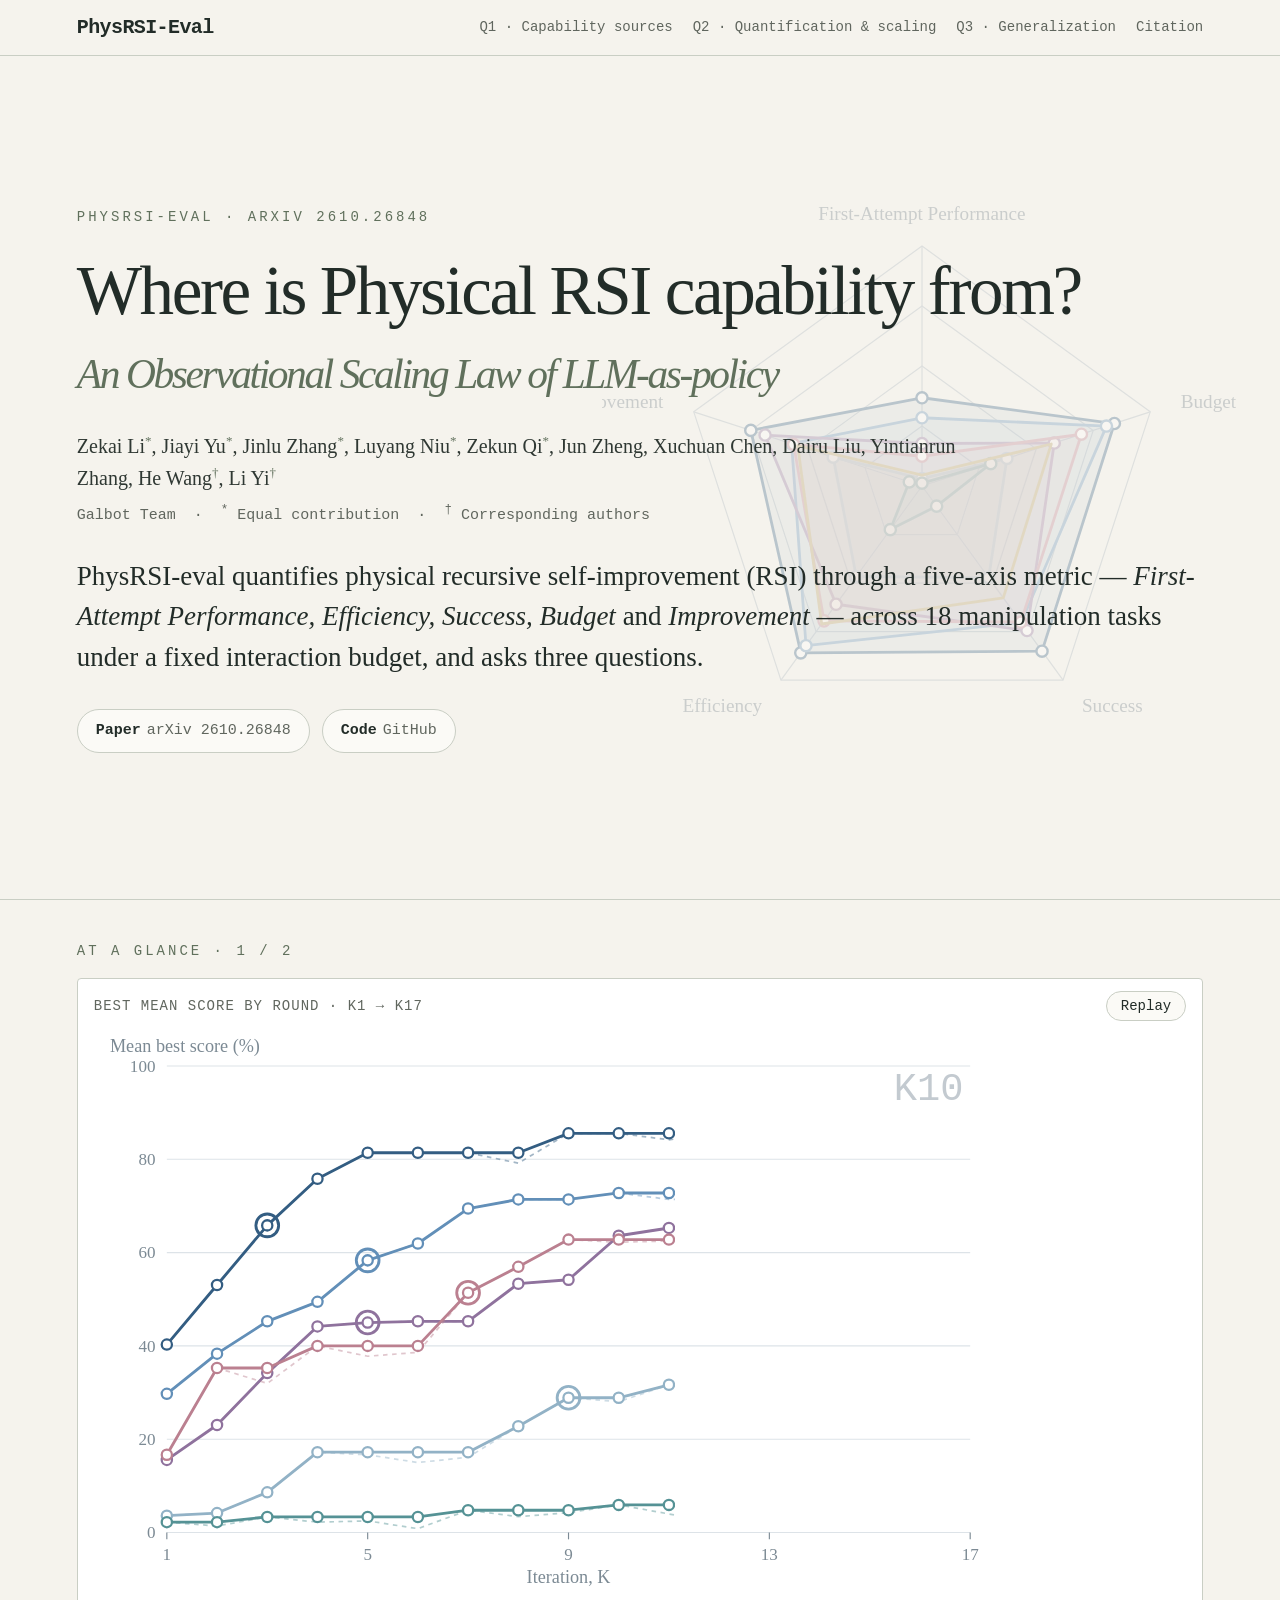
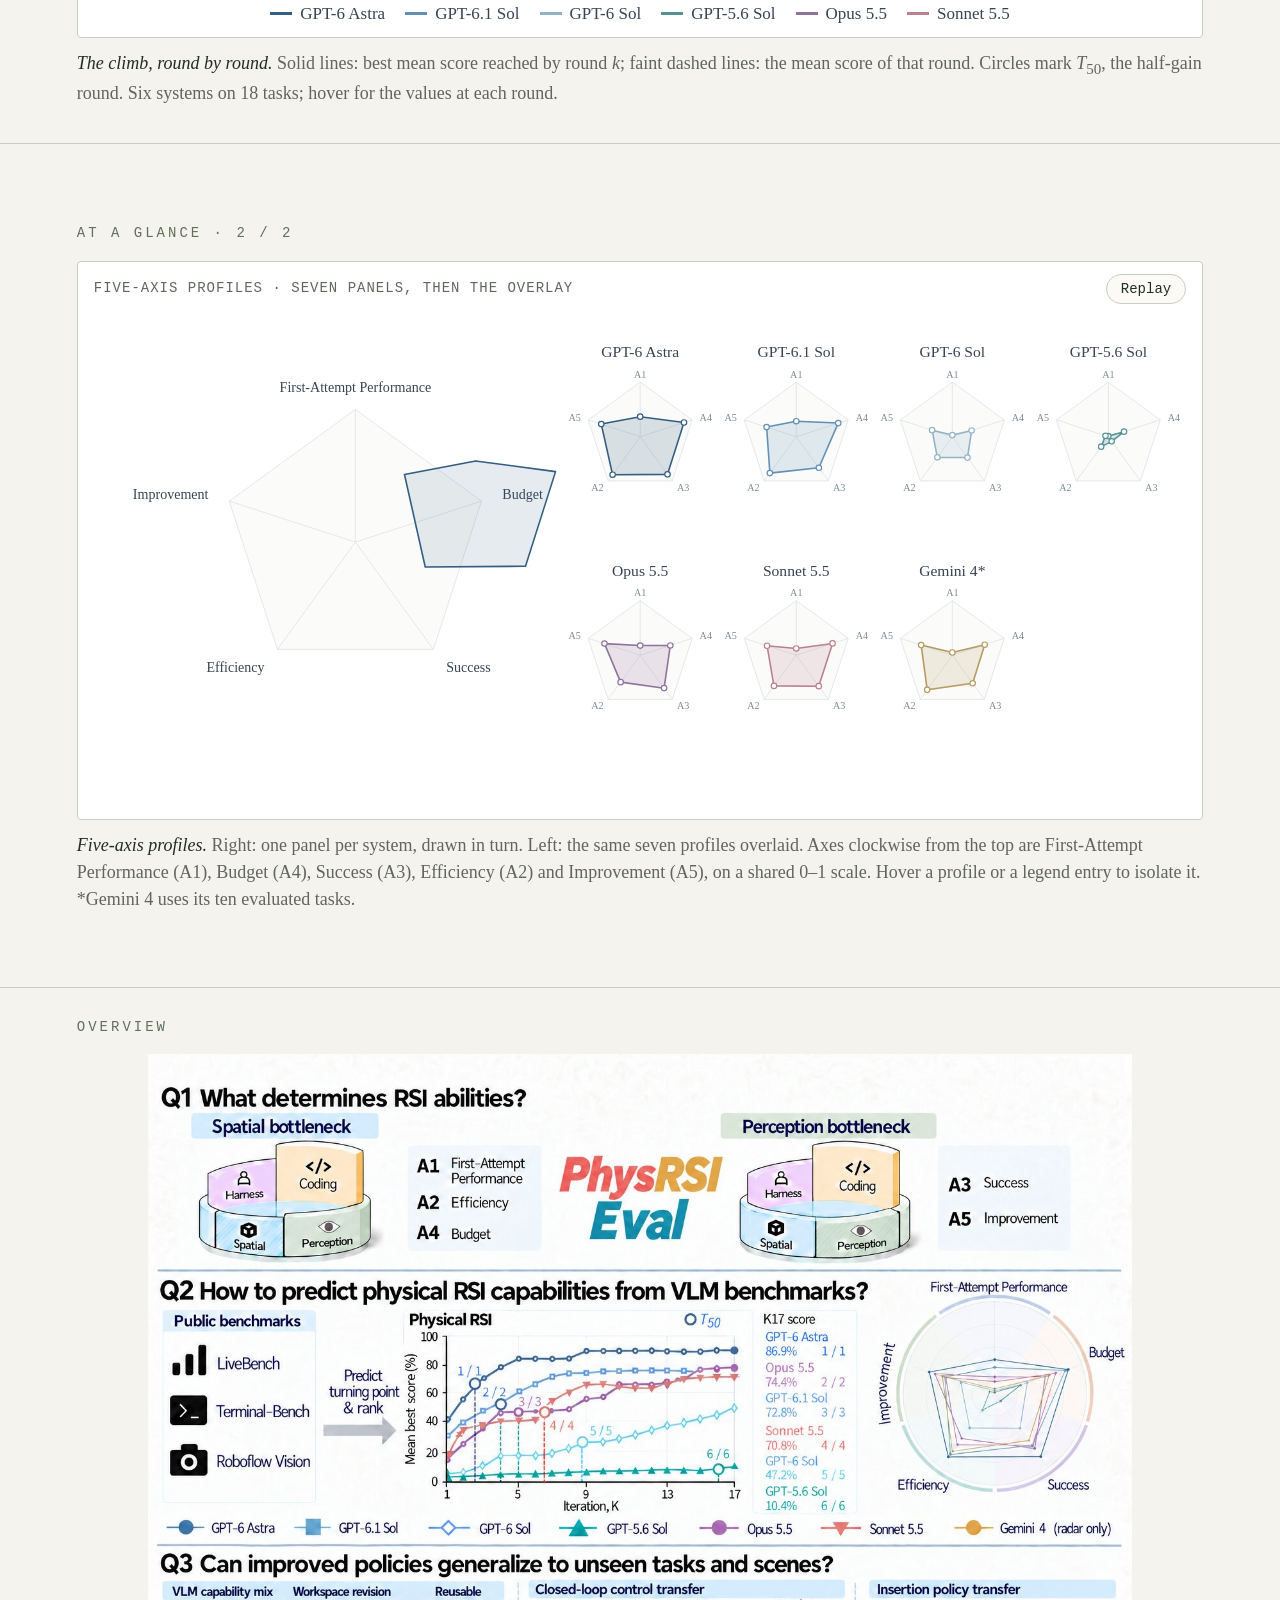
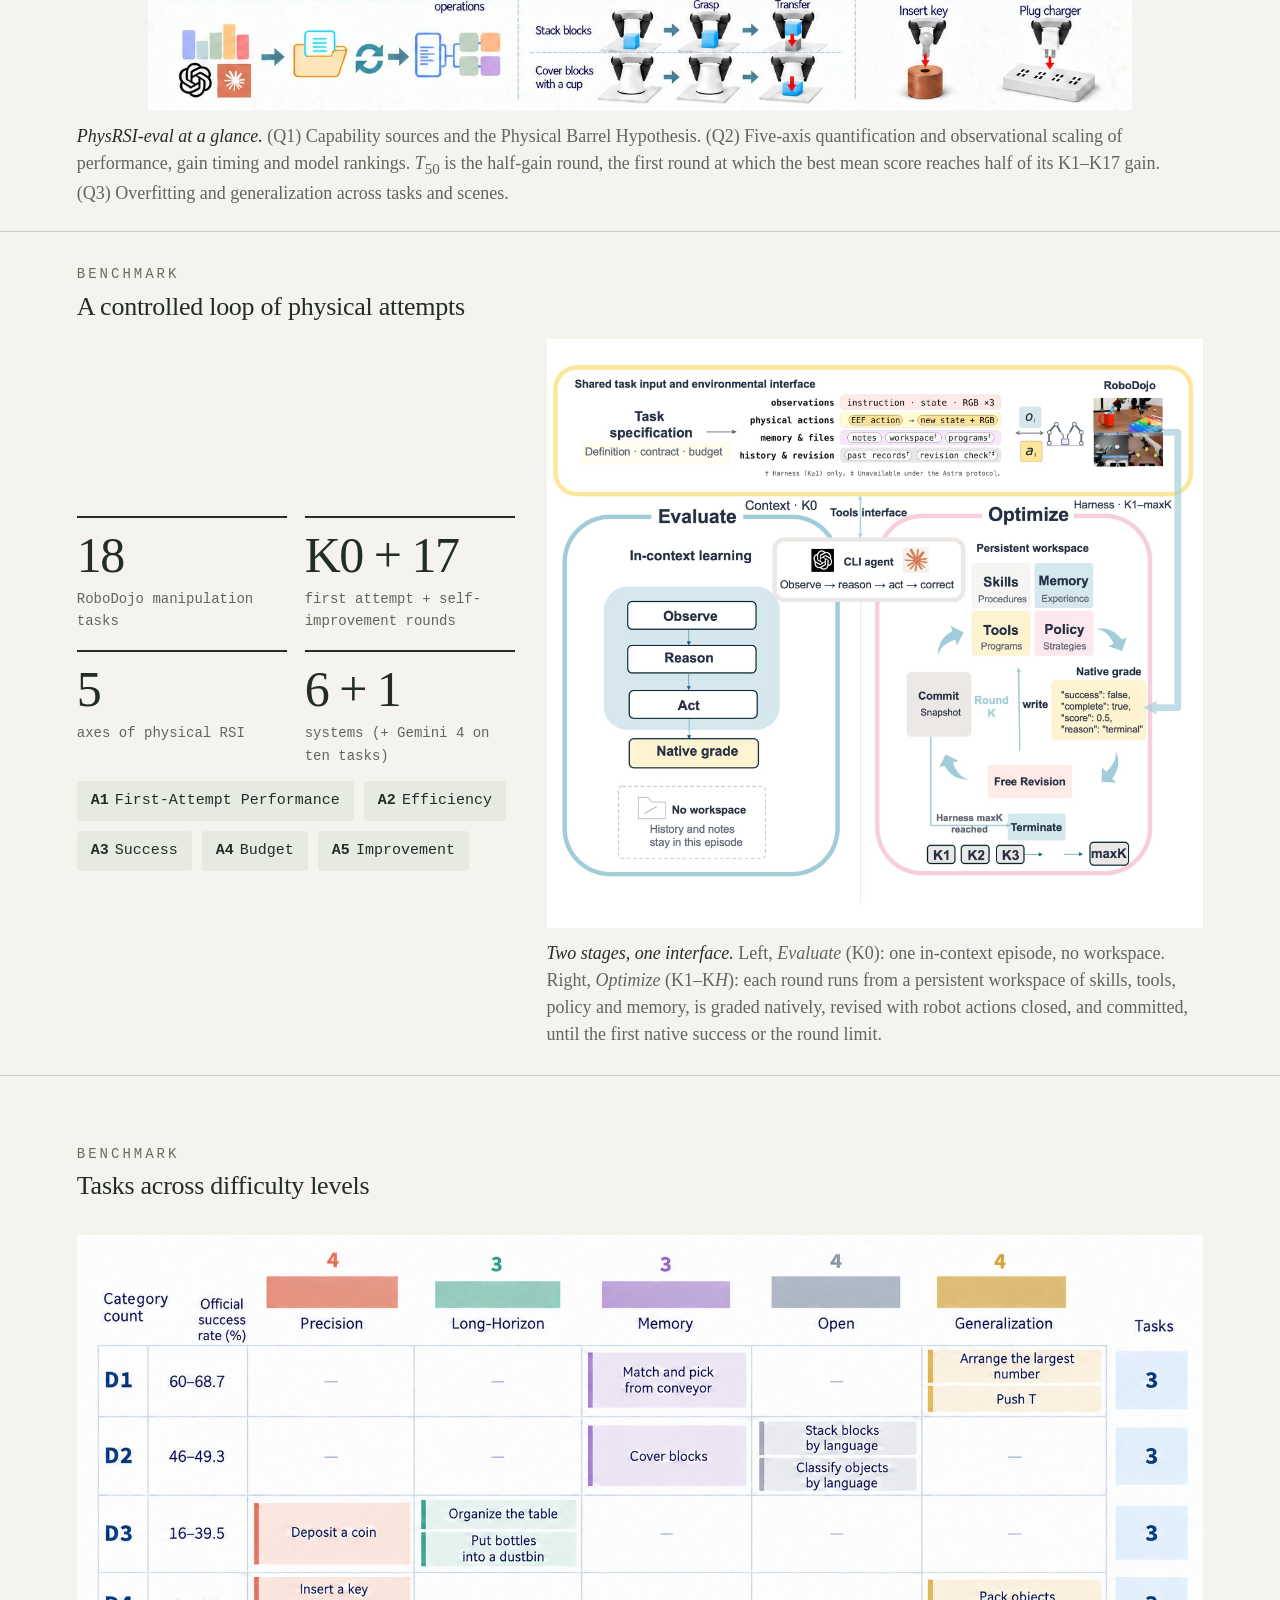
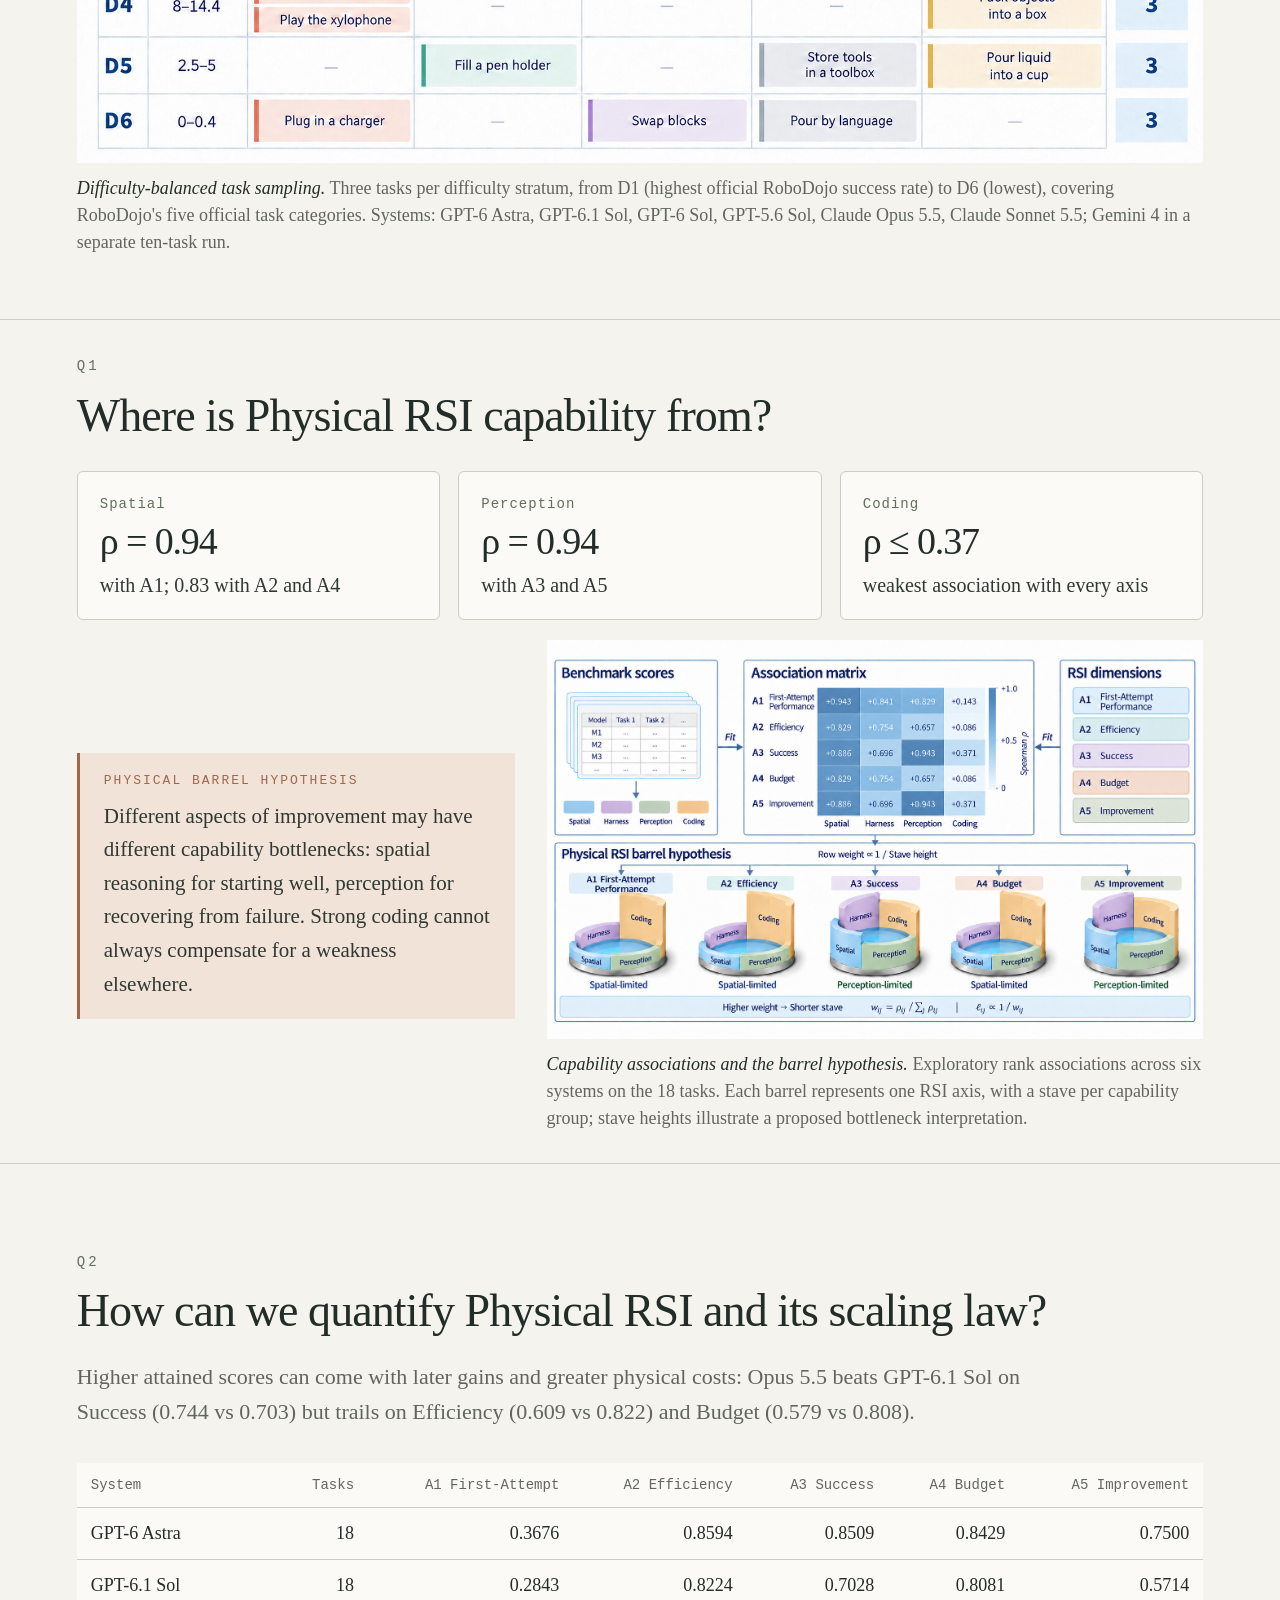
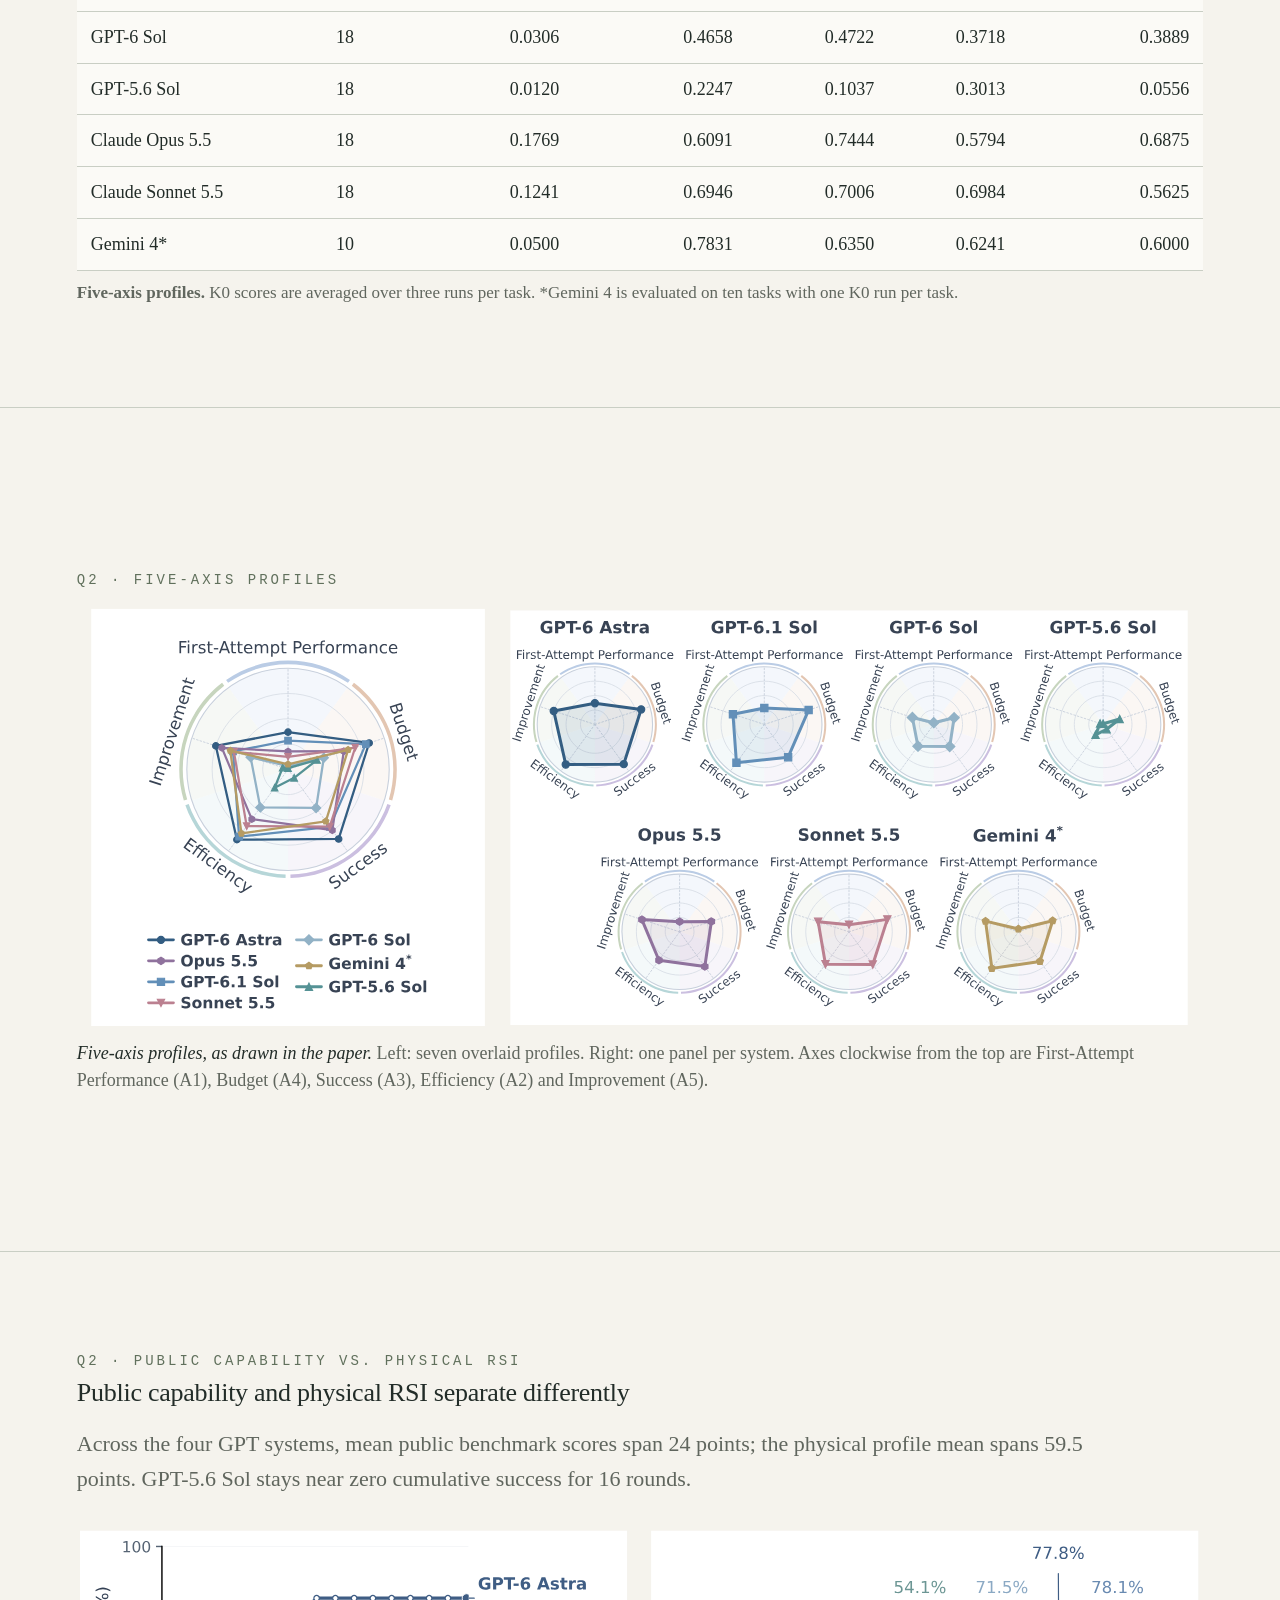
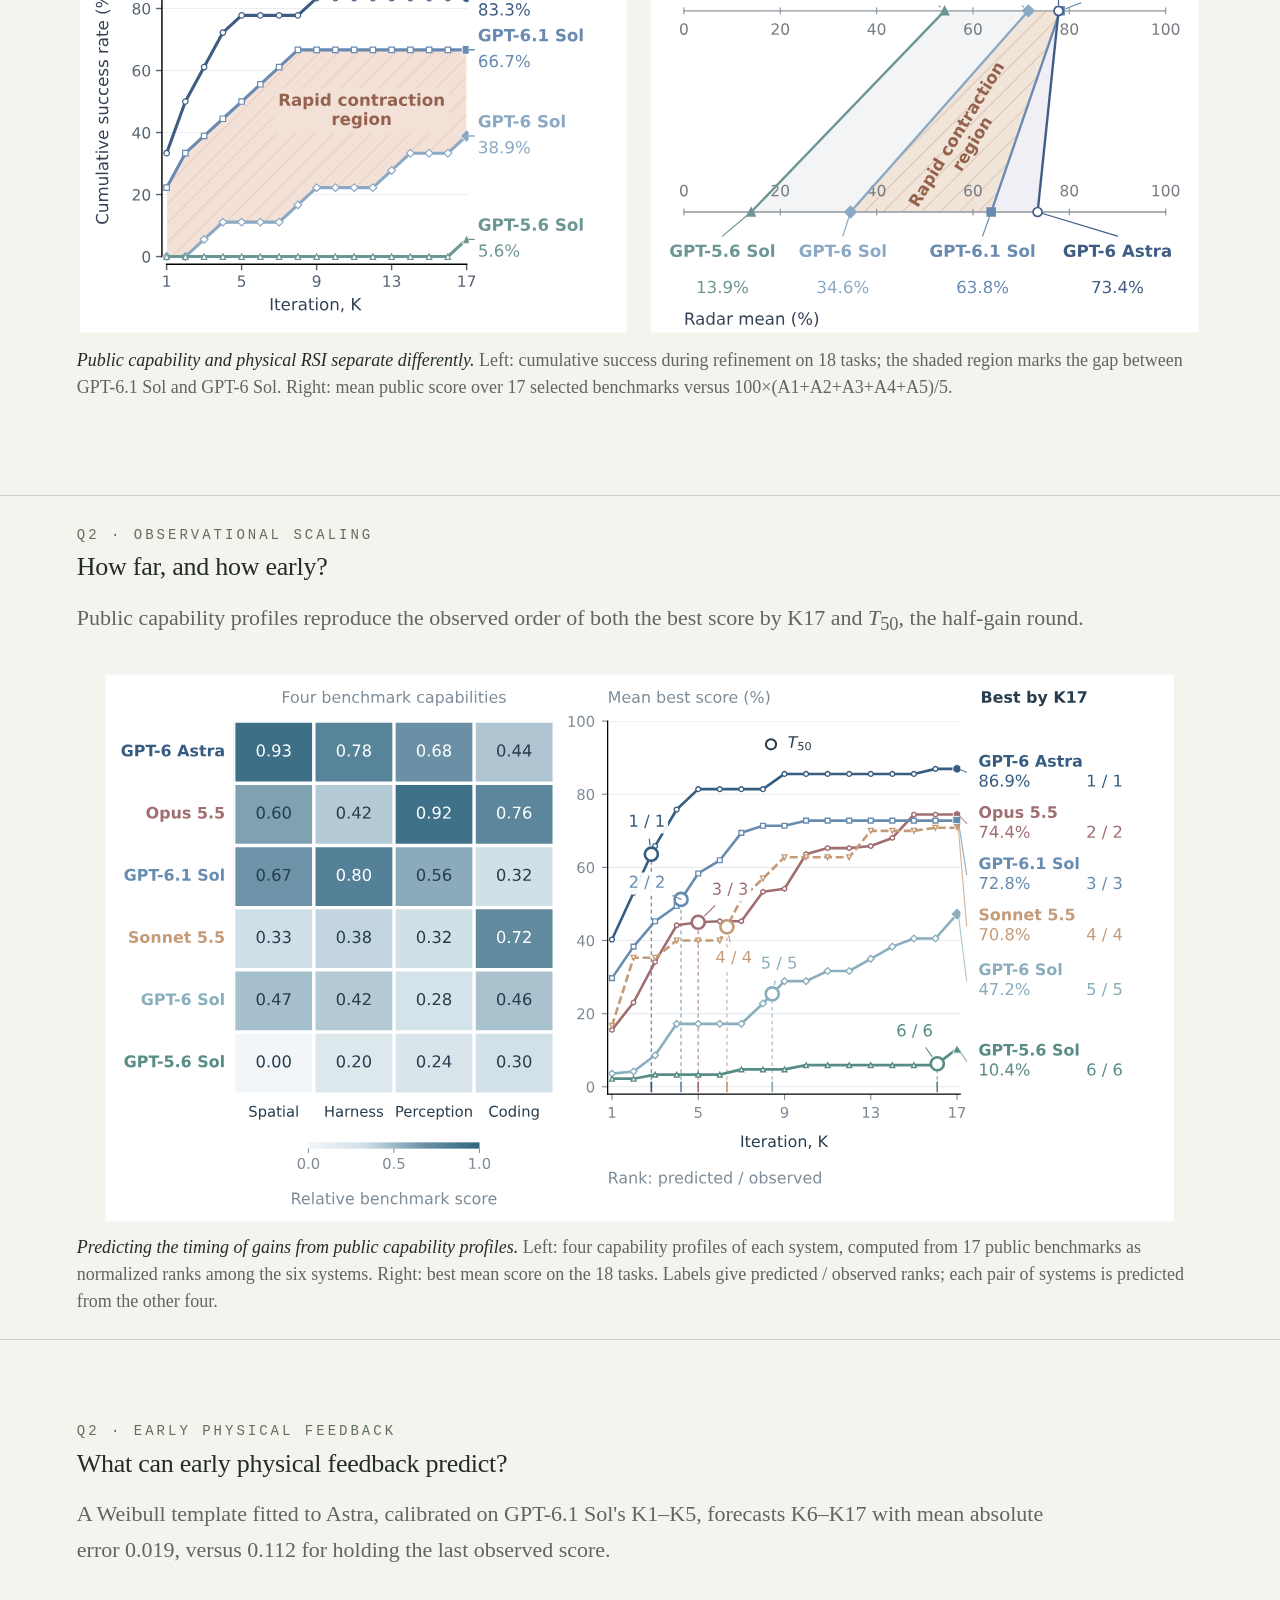
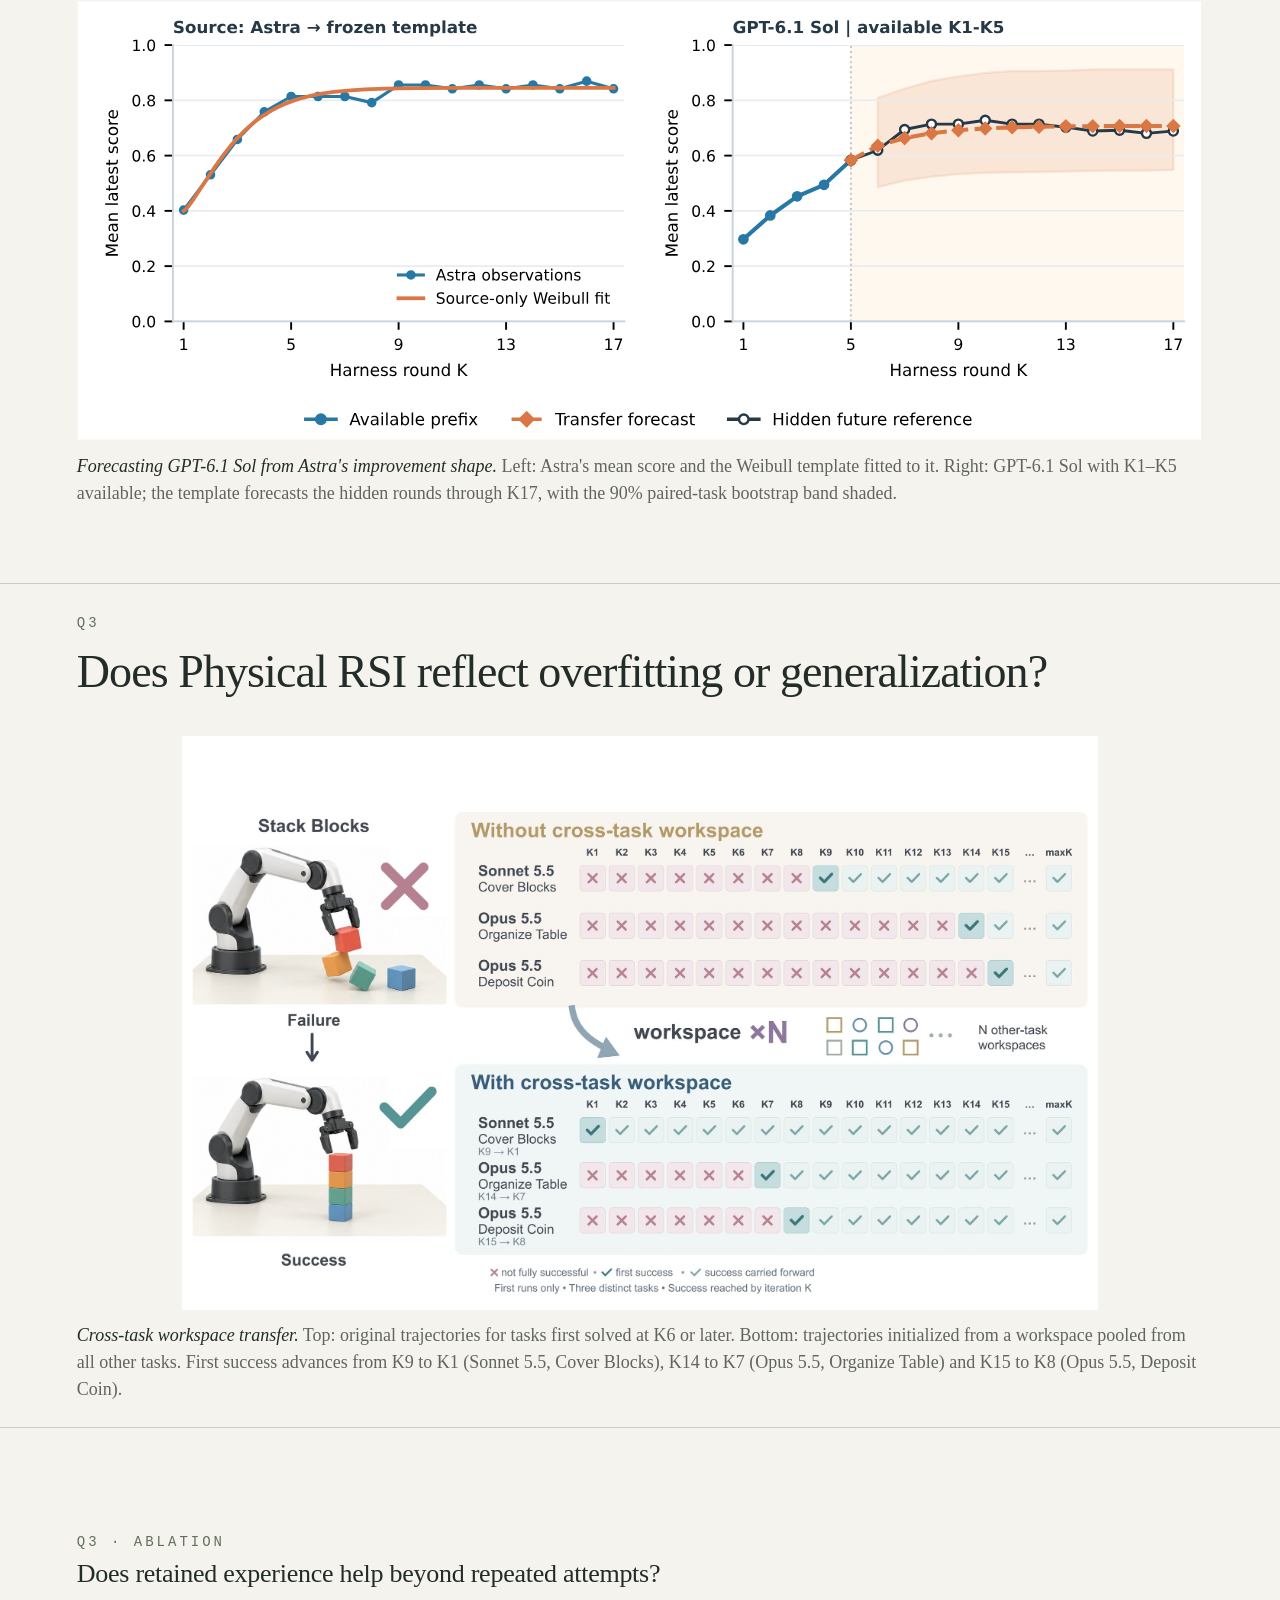
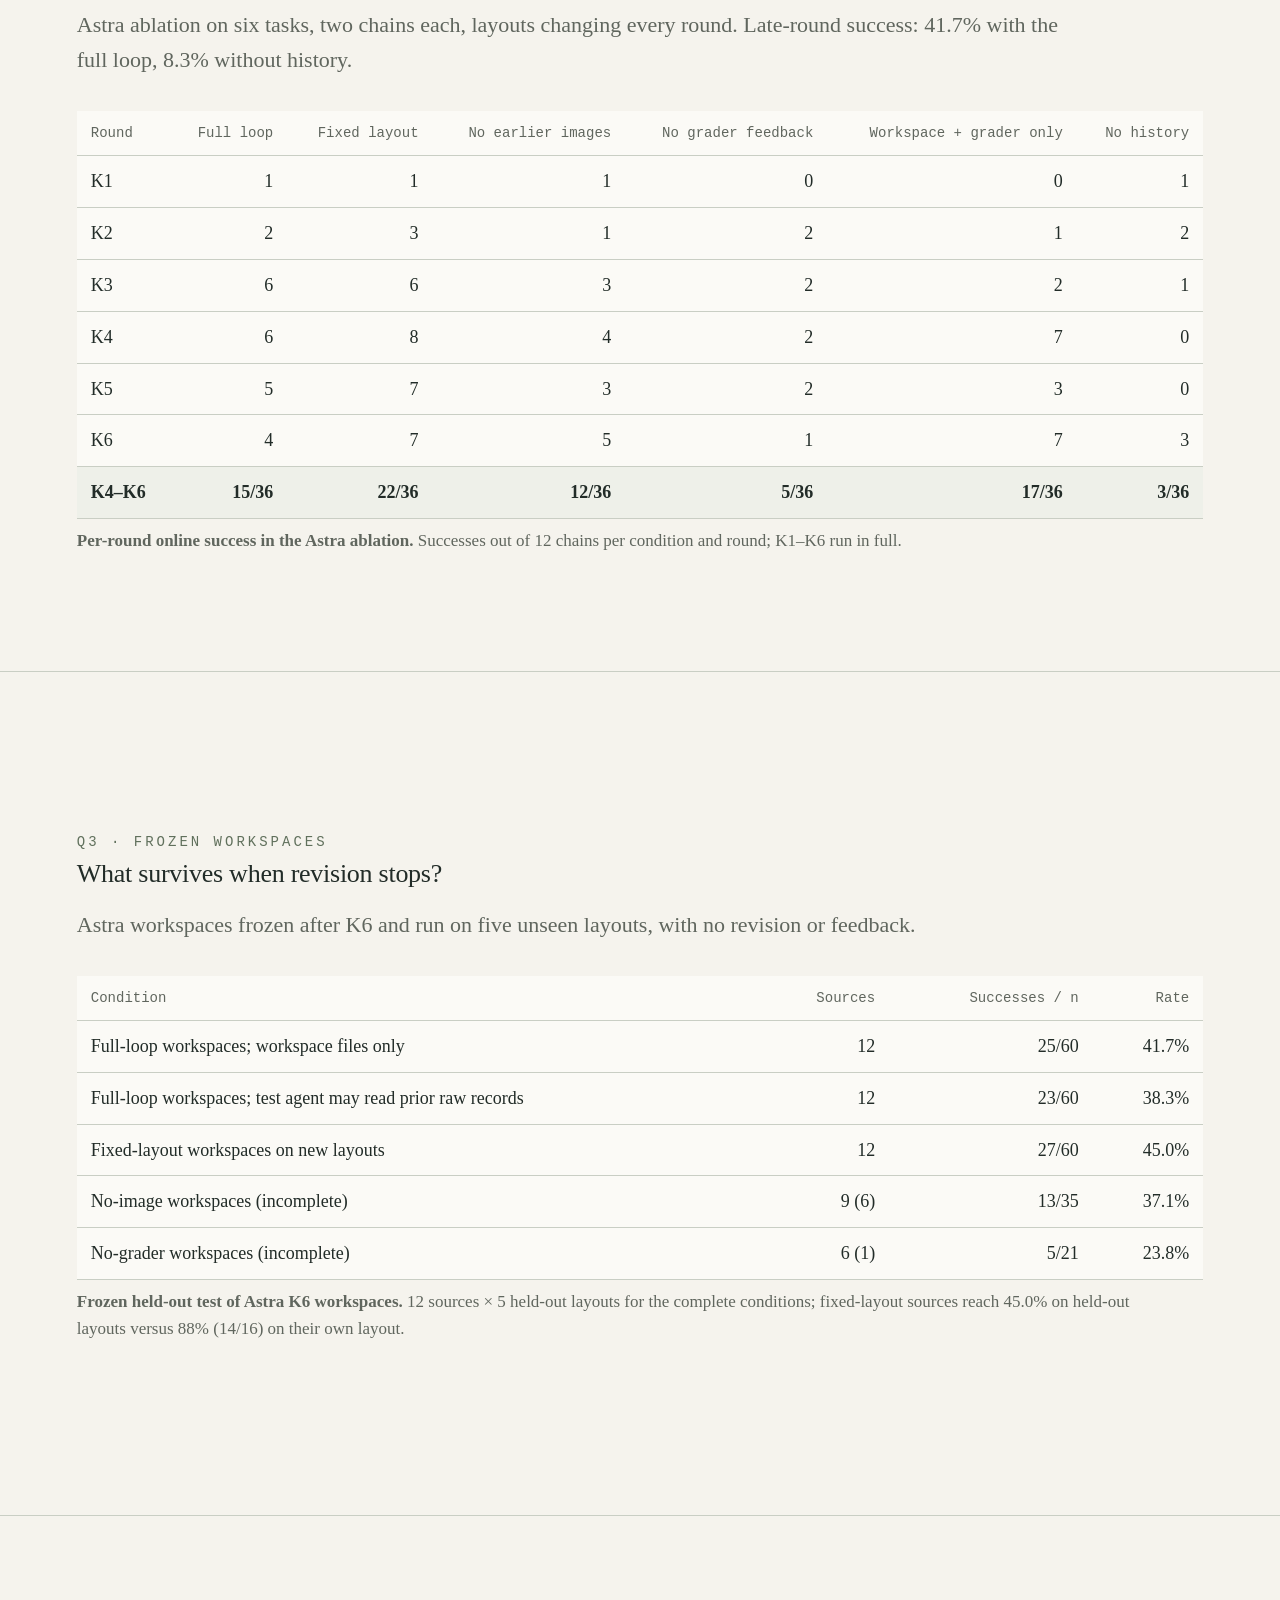
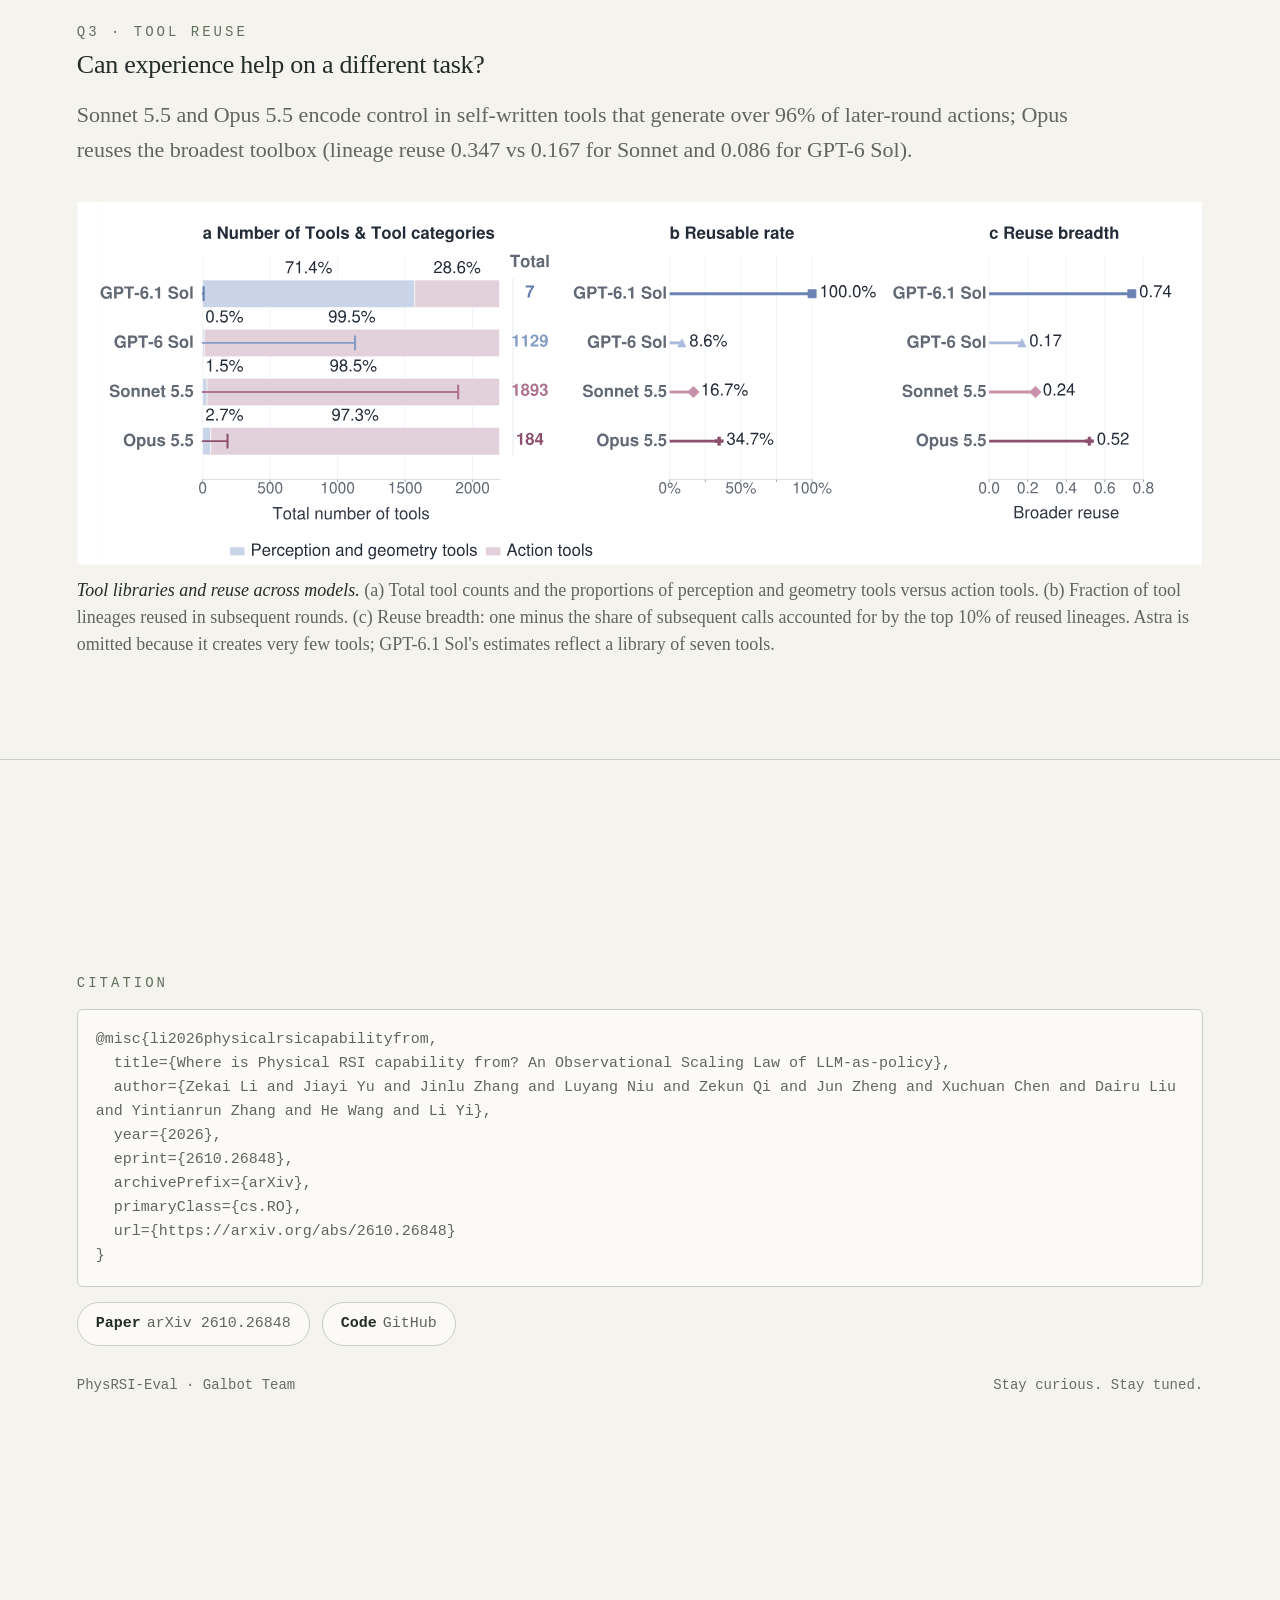
==== commit 005c615b: "One page per screen with scroll snap; animations stacked at the top; radar overlay loop as hero back" ====
--- a/index.html
+++ b/index.html
@@ -10,22 +10,40 @@
     :root {
       --bg: #f5f3ed; --paper: #fbfaf6; --ink: #222c28; --muted: #60665e; --accent: #60705c;
       --dot: #5a7552; --rule: #c9cec4; --warm: #a0674b; --warm-bg: #f2e3d8;
+      --head: 56px;            /* 顶栏高度，页面对齐时要避开 */
+      --figh: calc(100vh - 300px); /* 每页图片的默认最大高度，由各页按内容多少覆盖 */
     }
     * { box-sizing: border-box; }
     html { scroll-behavior: smooth; }
     body { margin: 0; background: var(--bg); color: var(--ink); font-family: Georgia, 'Times New Roman', serif; line-height: 1.6; }
     a { color: inherit; }
-    .wrap { max-width: 1320px; margin: 0 auto; padding: 0 6vw; }
-    .mono { font-family: 'Courier New', monospace; }
-
-    header.top { position: sticky; top: 0; z-index: 10; background: rgba(245,243,237,.94); backdrop-filter: blur(6px); border-bottom: 1px solid var(--rule); }
-    header.top .wrap { display: flex; justify-content: space-between; align-items: center; gap: 24px; padding-top: 14px; padding-bottom: 14px; font-family: 'Courier New', monospace; font-size: 14px; }
+    .wrap { max-width: 1320px; margin: 0 auto; padding: 0 6vw; width: 100%; }
+
+    header.top { position: sticky; top: 0; z-index: 10; height: var(--head); background: rgba(245,243,237,.94); backdrop-filter: blur(6px); border-bottom: 1px solid var(--rule); }
+    header.top .wrap { display: flex; justify-content: space-between; align-items: center; gap: 24px; height: 100%; font-family: 'Courier New', monospace; font-size: 14px; }
     .brand { font-size: 20px; font-weight: bold; letter-spacing: -.6px; text-decoration: none; }
     nav { display: flex; gap: 20px; flex-wrap: wrap; }
     nav a { text-decoration: none; color: var(--muted); }
     nav a:hover { color: var(--ink); }
 
-    .hero { padding: 88px 0 56px; border-bottom: 1px solid var(--rule); }
+    /* 每个 .page 是一屏：滚轮一次对齐到下一屏，内容垂直居中；
+       图片/动画作为可收缩的 flex 项，占用标题与图注之外的剩余高度（object-fit 保持比例） */
+    .page { height: calc(100vh - var(--head)); display: flex; flex-direction: column; justify-content: center; padding: 28px 0 24px; border-bottom: 1px solid var(--rule); scroll-snap-align: start; scroll-snap-stop: always; }
+    .page > .wrap { display: flex; flex-direction: column; justify-content: center; min-height: 0; max-height: 100%; }
+    .page figure { display: flex; flex-direction: column; min-height: 0; margin: 16px 0 0; }
+    .page figure img { min-height: 0; width: 100%; height: auto; object-fit: contain; background: transparent; border: 0; border-radius: 0; }
+    .page .anim { display: flex; flex-direction: column; min-height: 0; }
+    .page .anim svg { min-height: 0; width: 100%; height: auto; }
+    /* 无固有尺寸的 SVG 图不能用百分比高度（会退化成 300×150），按视口高度限制宽度即可 */
+    .page .radarpair { width: 100%; max-width: min(1100px, 150vh); }
+    /* 左文右图的两栏页：右栏图占整行高度并随页高缩放 */
+    .split { display: grid; grid-template-columns: 1fr 1.5fr; gap: 32px; align-items: center; min-height: 0; grid-template-rows: minmax(0, 1fr); }
+    .split figure { margin: 0; min-height: 0; height: 100%; display: flex; flex-direction: column; justify-content: center; }
+    .split figure img { min-height: 0; flex: 0 1 auto; }
+    .split .col { display: grid; gap: 14px; align-content: center; }
+    .split .col .card, .split .col .callout, .split .col .stats, .split .col .axes { margin: 0; }
+    .stats.two { grid-template-columns: repeat(2, 1fr); }
+
     .eyebrow { color: var(--accent); font-family: 'Courier New', monospace; font-size: 14px; letter-spacing: 3px; text-transform: uppercase; margin: 0; }
     h1 { font-size: clamp(38px, 5.4vw, 70px); line-height: 1.12; font-weight: normal; letter-spacing: -.035em; margin: 24px 0 28px; }
     h1 span { display: block; margin-top: 18px; font-size: .6em; line-height: 1.3; font-style: italic; color: var(--accent); }
@@ -39,47 +57,45 @@
     a.pill { text-decoration: none; }
     a.pill:hover { border-color: var(--ink); color: var(--ink); }
 
-    section { padding: 72px 0; border-bottom: 1px solid var(--rule); }
-    h2 { font-weight: normal; font-size: clamp(32px, 3.8vw, 46px); letter-spacing: -.02em; line-height: 1.2; margin: 10px 0 24px; }
+    /* 首页：叠加雷达动画作为半透明背景，置于文字之后 */
+    .hero { position: relative; overflow: hidden; }
+    .hero .wrap { position: relative; z-index: 1; }
+    #hero-bg { position: absolute; right: 3vw; top: 50%; transform: translateY(-50%); width: min(72vh, 640px); aspect-ratio: 1; opacity: .3; pointer-events: none; z-index: 0; }
+    #hero-bg svg { width: 100%; height: 100%; display: block; font-family: Georgia, 'Times New Roman', serif; }
+
+    h2 { font-weight: normal; font-size: clamp(32px, 3.8vw, 46px); letter-spacing: -.02em; line-height: 1.2; margin: 10px 0 20px; }
     h3 { font-weight: normal; font-size: 26px; margin: 0 0 12px; letter-spacing: -.01em; }
     p { margin: 0 0 18px; font-size: 22px; color: #2f3833; max-width: 46em; }
     .lead { color: var(--muted); }
 
-    .callout { border-left: 3px solid var(--accent); background: var(--paper); padding: 20px 24px; margin: 28px 0; max-width: 56em; }
+    .callout { border-left: 3px solid var(--accent); background: var(--paper); padding: 18px 24px; margin: 24px 0 0; max-width: 56em; }
     .callout p { margin: 0; font-size: 21px; }
     .callout .label { display: block; font-family: 'Courier New', monospace; font-size: 13px; letter-spacing: 2px; text-transform: uppercase; color: var(--accent); margin-bottom: 8px; }
     .barrel { border-left-color: var(--warm); background: var(--warm-bg); }
     .barrel .label { color: var(--warm); }
 
-    .grid3 { display: grid; grid-template-columns: repeat(3, 1fr); gap: 18px; margin-top: 28px; }
-    .grid2 { display: grid; grid-template-columns: repeat(2, 1fr); gap: 18px; margin-top: 28px; }
-    .card { background: var(--paper); border: 1px solid var(--rule); border-radius: 6px; padding: 22px; }
+    .grid3 { display: grid; grid-template-columns: repeat(3, 1fr); gap: 18px; margin-top: 8px; }
+    .card { background: var(--paper); border: 1px solid var(--rule); border-radius: 6px; padding: 18px 22px; }
     .card .tag { font-family: 'Courier New', monospace; font-size: 14px; color: var(--accent); letter-spacing: 1px; }
-    .card p { font-size: 20px; margin: 8px 0 0; }
+    .card p { font-size: 20px; margin: 6px 0 0; }
     .card .big { font-size: 38px; letter-spacing: -.03em; line-height: 1.1; margin-top: 6px; }
-    .card .big small { font-size: 18px; color: var(--muted); letter-spacing: 0; }
-
-    .stats { display: grid; grid-template-columns: repeat(4, 1fr); gap: 18px; margin: 32px 0; }
+
+    .stats { display: grid; grid-template-columns: repeat(4, 1fr); gap: 18px; margin: 20px 0 24px; }
     .stat { border-top: 2px solid var(--ink); padding-top: 12px; }
     .stat .num { font-size: clamp(34px, 4.4vw, 50px); line-height: 1; letter-spacing: -.03em; }
     .stat .cap { font-family: 'Courier New', monospace; font-size: 14px; color: var(--muted); margin-top: 8px; }
 
-    .axes { display: flex; flex-wrap: wrap; gap: 10px; margin: 6px 0 8px; padding: 0; list-style: none; }
+    .axes { display: flex; flex-wrap: wrap; gap: 10px; margin: 0 0 8px; padding: 0; list-style: none; }
     .axes li { font-family: 'Courier New', monospace; font-size: 15px; padding: 8px 14px; border-radius: 4px; background: #e6eae0; color: var(--ink); }
     .axes li b { font-weight: bold; margin-right: 6px; }
 
-    figure { margin: 32px 0 8px; }
+    figure { margin: 20px 0 0; }
     figure img { display: block; width: 100%; height: auto; background: #fff; border: 1px solid var(--rule); border-radius: 4px; }
-    figcaption { font-size: 18px; color: var(--muted); margin-top: 12px; line-height: 1.55; max-width: 64em; }
+    figcaption { font-size: 18px; color: var(--muted); margin: 12px auto 0; line-height: 1.5; max-width: 64em; }
     figcaption b { color: var(--ink); font-weight: normal; font-style: italic; }
-    .radarpair { display: grid; grid-template-columns: 35fr 60fr; gap: 24px; align-items: center; }
-    .hero-anims { display: grid; grid-template-columns: 1fr 1fr; gap: 24px; align-items: start; }
-    .hero-anims figure { margin-top: 16px; }
-
-    .finding { padding-top: 40px; }
-    .finding + .finding { border-top: 1px dashed var(--rule); margin-top: 48px; }
-
-    .table-wrap { overflow-x: auto; margin: 24px 0 8px; }
+    .radarpair { display: grid; grid-template-columns: 35fr 60fr; gap: 24px; align-items: center; max-width: 1100px; margin: 0 auto; }
+
+    .table-wrap { overflow: auto; margin: 16px 0 8px; max-height: calc(100vh - 360px); }
     table { border-collapse: collapse; width: 100%; font-size: 18px; background: var(--paper); }
     th, td { padding: 11px 14px; border-bottom: 1px solid var(--rule); text-align: right; white-space: nowrap; }
     th:first-child, td:first-child { text-align: left; }
@@ -87,39 +103,48 @@
     tbody th { font-weight: normal; }
     tr.sum th, tr.sum td { font-weight: bold; background: #eef0e9; }
     .note { font-size: 17px; color: var(--muted); max-width: 64em; }
-    pre { font-family: 'Courier New', monospace; font-size: 15px; background: var(--paper); border: 1px solid var(--rule); border-radius: 6px; padding: 18px; overflow-x: auto; color: var(--muted); }
-
-    /* 动画图：白底卡片 + 顶栏（标题 / 重播按钮） */
-    .anim { background: #fff; border: 1px solid var(--rule); border-radius: 4px; padding: 14px 16px 10px; position: relative; }
-    .animbar { display: flex; justify-content: space-between; align-items: center; gap: 12px; margin-bottom: 6px; }
+    pre { font-family: 'Courier New', monospace; font-size: 15px; background: var(--paper); border: 1px solid var(--rule); border-radius: 6px; padding: 18px; white-space: pre-wrap; word-break: break-word; color: var(--muted); }
+
+    /* 动画图：白底卡片 + 顶栏（标题 / 重播按钮）；SVG 按页高缩放并居中 */
+    .anim { background: #fff; border: 1px solid var(--rule); border-radius: 4px; padding: 12px 16px 8px; position: relative; }
+    .animbar { display: flex; justify-content: space-between; align-items: center; gap: 12px; margin-bottom: 4px; }
     .animbar .t { font-family: 'Courier New', monospace; font-size: 14px; letter-spacing: 1px; color: var(--muted); text-transform: uppercase; }
     .animbar button { font-family: 'Courier New', monospace; font-size: 14px; padding: 6px 14px; border: 1px solid var(--rule); border-radius: 999px; background: var(--paper); color: var(--ink); cursor: pointer; }
     .animbar button:hover { border-color: var(--ink); }
     .anim svg { display: block; width: 100%; height: auto; font-family: Georgia, 'Times New Roman', serif; }
     .anim .tip { position: absolute; pointer-events: none; background: rgba(34,44,40,.94); color: #fff; font-family: 'Courier New', monospace; font-size: 14px; line-height: 1.5; padding: 8px 12px; border-radius: 6px; white-space: nowrap; display: none; z-index: 2; }
     .anim .tip b { font-weight: normal; color: #d9e0d2; }
-    .legend { display: flex; flex-wrap: wrap; gap: 8px 20px; margin: 8px 0 4px; padding: 0; list-style: none; font-size: 17px; color: var(--ink); }
+    .legend { display: flex; flex-wrap: wrap; justify-content: center; gap: 6px 20px; margin: 6px 0 2px; padding: 0; list-style: none; font-size: 17px; color: var(--ink); }
     .legend li { display: flex; align-items: center; gap: 8px; cursor: default; }
     .legend i { display: inline-block; width: 22px; height: 0; border-top: 3px solid currentColor; }
     .legend .dot { width: 12px; height: 12px; border-radius: 50%; display: inline-block; border: 2px solid currentColor; background: #fff; }
 
-    footer { padding: 28px 0 40px; font-family: 'Courier New', monospace; font-size: 14px; color: #666e63; }
+    footer { padding: 28px 0 0; font-family: 'Courier New', monospace; font-size: 14px; color: #666e63; }
     footer .wrap { display: flex; justify-content: space-between; gap: 24px; flex-wrap: wrap; }
 
+    /* 桌面且足够高的视口才启用整页对齐；窄屏/矮屏退回普通滚动 */
+    @media (min-width: 900px) and (min-height: 620px) {
+      html { scroll-snap-type: y mandatory; scroll-padding-top: var(--head); }
+    }
+    @media (max-width: 899px), (max-height: 619px) {
+      .page { height: auto; min-height: auto; padding: 52px 0; }
+      .page > .wrap { max-height: none; }
+      .split { grid-template-columns: 1fr; grid-template-rows: auto; }
+      .split figure { height: auto; margin-top: 16px; }
+      .table-wrap { max-height: none; }
+    }
     @media (max-width: 760px) {
       .wrap { padding: 0 16px; }
       nav { display: none; }
-      .hero { padding: 56px 0 44px; }
-      section { padding: 52px 0; }
-      .grid3, .grid2, .radarpair, .hero-anims { grid-template-columns: 1fr; }
+      .grid3, .radarpair { grid-template-columns: 1fr; }
       .stats { grid-template-columns: repeat(2, 1fr); }
       p { font-size: 20px; }
       .authors { font-size: 18px; }
       figcaption { font-size: 17px; }
+      #hero-bg { right: auto; left: 50%; transform: translate(-50%, -50%); width: 90vw; opacity: .16; }
       /* 窄屏下动画图保持可读尺寸，卡片内横向滚动 */
       .anim { overflow-x: auto; }
-      #radar-anim svg { min-width: 560px; }
-      #climb-anim svg { min-width: 560px; }
+      .anim svg { min-width: 640px; }
     }
     @media (prefers-reduced-motion: reduce) { html { scroll-behavior: auto; } }
   </style>
@@ -138,7 +163,8 @@
   </header>
 
   <main>
-    <div class="hero">
+    <section class="page hero" id="top">
+      <div id="hero-bg" aria-hidden="true"></div>
       <div class="wrap">
         <p class="eyebrow">PhysRSI-Eval · arXiv 2610.26848</p>
         <h1>Where is Physical RSI capability from?<span>An Observational Scaling Law of LLM-as-policy</span></h1>
@@ -150,197 +176,242 @@
           <a class="pill" href="https://github.com/PhysRSI-Eval/PhysRSI-Eval-code"><b>Code</b>GitHub</a>
         </div>
       </div>
-    </div>
-
-    <!-- 总览：论文 Fig. 1 + benchmark 要素（工作流、任务表、五轴） -->
-    <section id="overview">
-      <div class="wrap">
-        <p class="eyebrow">At a glance</p>
-        <!-- 开头两个动画并排：左 Figure 7 折线爬升，右五轴雷达（7 面板 → overlay）；数据来自本地已核验结果包 reference18 -->
-        <div class="hero-anims">
+    </section>
+
+    <!-- At a glance：两个动画各占一屏（上下排列）；数据来自本地已核验结果包 reference18 -->
+    <section class="page" id="glance-climb">
+      <div class="wrap">
+        <p class="eyebrow">At a glance · 1 / 2</p>
+        <figure>
+          <div class="anim" id="climb-anim">
+            <div class="animbar"><span class="t">Best mean score by round · K1 &rarr; K17</span><button type="button" data-replay>Replay</button></div>
+            <div class="tip"></div>
+          </div>
+          <figcaption><b>The climb, round by round.</b> Solid lines: best mean score reached by round <i>k</i>; faint dashed lines: the mean score of that round. Circles mark <i>T</i><sub>50</sub>, the half-gain round. Six systems on 18 tasks; hover for the values at each round.</figcaption>
+        </figure>
+      </div>
+    </section>
+
+    <section class="page" id="glance-radar">
+      <div class="wrap">
+        <p class="eyebrow">At a glance · 2 / 2</p>
+        <figure>
+          <div class="anim" id="radar-anim">
+            <div class="animbar"><span class="t">Five-axis profiles · seven panels, then the overlay</span><button type="button" data-replay>Replay</button></div>
+            <div class="tip"></div>
+          </div>
+          <figcaption><b>Five-axis profiles.</b> Right: one panel per system, drawn in turn. Left: the same seven profiles overlaid. Axes clockwise from the top are First-Attempt Performance (A1), Budget (A4), Success (A3), Efficiency (A2) and Improvement (A5), on a shared 0&ndash;1 scale. Hover a profile or a legend entry to isolate it. *Gemini 4 uses its ten evaluated tasks.</figcaption>
+        </figure>
+      </div>
+    </section>
+
+    <section class="page" id="teaser">
+      <div class="wrap">
+        <p class="eyebrow">Overview</p>
+        <figure>
+          <img src="static/img/teaser.jpg" alt="Overview with three rows. Q1: two barrels with staves for harness, coding, spatial and perception; a spatial bottleneck for First-Attempt Performance, Efficiency and Budget, and a perception bottleneck for Success and Improvement. Q2: public benchmarks predict the turning point and rank of each system's best-score curve, next to a five-axis radar. Q3: reusable operations transfer from stacking blocks to covering blocks with a cup, and from key insertion to plugging a charger.">
+          <figcaption><b>PhysRSI-eval at a glance.</b> (Q1)&nbsp;Capability sources and the Physical Barrel Hypothesis. (Q2)&nbsp;Five-axis quantification and observational scaling of performance, gain timing and model rankings. <i>T</i><sub>50</sub> is the half-gain round, the first round at which the best mean score reaches half of its K1&ndash;K17 gain. (Q3)&nbsp;Overfitting and generalization across tasks and scenes.</figcaption>
+        </figure>
+      </div>
+    </section>
+
+    <section class="page" id="benchmark">
+      <div class="wrap">
+        <p class="eyebrow">Benchmark</p>
+        <h3>A controlled loop of physical attempts</h3>
+        <div class="split">
+          <div class="col">
+            <div class="stats two">
+              <div class="stat"><div class="num">18</div><div class="cap">RoboDojo manipulation tasks</div></div>
+              <div class="stat"><div class="num">K0 + 17</div><div class="cap">first attempt + self-improvement rounds</div></div>
+              <div class="stat"><div class="num">5</div><div class="cap">axes of physical RSI</div></div>
+              <div class="stat"><div class="num">6 + 1</div><div class="cap">systems (+ Gemini 4 on ten tasks)</div></div>
+            </div>
+            <ul class="axes">
+              <li><b>A1</b>First-Attempt Performance</li>
+              <li><b>A2</b>Efficiency</li>
+              <li><b>A3</b>Success</li>
+              <li><b>A4</b>Budget</li>
+              <li><b>A5</b>Improvement</li>
+            </ul>
+          </div>
           <figure>
-            <div class="anim" id="climb-anim">
-              <div class="animbar"><span class="t">Best mean score by round · K1 &rarr; K17</span><button type="button" data-replay>Replay</button></div>
-              <div class="tip"></div>
-            </div>
-            <figcaption><b>The climb, round by round.</b> Solid lines: best mean score reached by round <i>k</i>; faint dashed lines: the mean score of that round. Circles mark <i>T</i><sub>50</sub>, the half-gain round. Six systems on 18 tasks; hover for the values at each round.</figcaption>
-          </figure>
-          <figure>
-            <div class="anim" id="radar-anim">
-              <div class="animbar"><span class="t">Five-axis profiles · seven panels, then the overlay</span><button type="button" data-replay>Replay</button></div>
-              <div class="tip"></div>
-            </div>
-            <figcaption><b>Five-axis profiles.</b> Below: one panel per system, drawn in turn. Above: the same seven profiles overlaid. Axes clockwise from the top are First-Attempt Performance (A1), Budget (A4), Success (A3), Efficiency (A2) and Improvement (A5), on a shared 0&ndash;1 scale. Hover a profile or a legend entry to isolate it. *Gemini 4 uses its ten evaluated tasks.</figcaption>
+            <img src="static/img/workflow.jpg" alt="Shared task input and robot interface on top; left, the Evaluate stage K0 with one in-context observe, reason, act episode and no workspace; right, the Optimize stage K1 to KH with a persistent workspace of skills, tools, policy and memory, native grading, revision with robot actions closed, and commit." loading="lazy">
+            <figcaption><b>Two stages, one interface.</b> Left, <i>Evaluate</i> (K0): one in-context episode, no workspace. Right, <i>Optimize</i> (K1&ndash;K<i>H</i>): each round runs from a persistent workspace of skills, tools, policy and memory, is graded natively, revised with robot actions closed, and committed, until the first native success or the round limit.</figcaption>
           </figure>
         </div>
-        <figure>
-          <img src="static/img/teaser.jpg" alt="Overview with three rows. Q1: two barrels with staves for harness, coding, spatial and perception; a spatial bottleneck for First-Attempt Performance, Efficiency and Budget, and a perception bottleneck for Success and Improvement. Q2: public benchmarks predict the turning point and rank of each system's best-score curve, next to a five-axis radar. Q3: reusable operations transfer from stacking blocks to covering blocks with a cup, and from key insertion to plugging a charger.">
-          <figcaption><b>PhysRSI-eval at a glance.</b> (Q1)&nbsp;Capability sources and the Physical Barrel Hypothesis. (Q2)&nbsp;Five-axis quantification and observational scaling of performance, gain timing and model rankings. <i>T</i><sub>50</sub> is the half-gain round, the first round at which the best mean score reaches half of its K1&ndash;K17 gain. (Q3)&nbsp;Overfitting and generalization across tasks and scenes.</figcaption>
-        </figure>
-
-        <h3 style="margin-top:56px">Benchmark: a controlled loop of physical attempts</h3>
-        <div class="stats">
-          <div class="stat"><div class="num">18</div><div class="cap">RoboDojo manipulation tasks</div></div>
-          <div class="stat"><div class="num">K0 + 17</div><div class="cap">first attempt + self-improvement rounds</div></div>
-          <div class="stat"><div class="num">5</div><div class="cap">axes of physical RSI</div></div>
-          <div class="stat"><div class="num">6 + 1</div><div class="cap">systems (+ Gemini 4 on ten tasks)</div></div>
-        </div>
-        <ul class="axes">
-          <li><b>A1</b>First-Attempt Performance</li>
-          <li><b>A2</b>Efficiency</li>
-          <li><b>A3</b>Success</li>
-          <li><b>A4</b>Budget</li>
-          <li><b>A5</b>Improvement</li>
-        </ul>
-        <figure>
-          <img src="static/img/workflow.jpg" alt="Shared task input and robot interface on top; left, the Evaluate stage K0 with one in-context observe, reason, act episode and no workspace; right, the Optimize stage K1 to KH with a persistent workspace of skills, tools, policy and memory, native grading, revision with robot actions closed, and commit." loading="lazy" style="max-width:960px;margin:0 auto">
-          <figcaption><b>Two stages, one interface.</b> Left, <i>Evaluate</i> (K0): one in-context episode through the shared tools, with no workspace. Right, <i>Optimize</i> (K1&ndash;K<i>H</i>): each round runs from a persistent workspace of skills, tools, policy and memory, is graded natively, revised with robot actions closed, and committed, until the first native success or the round limit.</figcaption>
-        </figure>
+      </div>
+    </section>
+
+    <section class="page" id="tasks">
+      <div class="wrap">
+        <p class="eyebrow">Benchmark</p>
+        <h3>Tasks across difficulty levels</h3>
         <figure>
           <img src="static/img/task_table.jpg" alt="The 18 RoboDojo tasks arranged by difficulty stratum D1 to D6, three tasks each, covering RoboDojo's five official task categories." loading="lazy">
-          <figcaption><b>Difficulty-balanced task sampling.</b> Three tasks per difficulty stratum, from D1 (highest official RoboDojo success rate) to D6 (lowest), covering RoboDojo's five official task categories.</figcaption>
-        </figure>
-        <p class="agents" style="font-size:19px;color:var(--muted);margin-top:16px">Systems: GPT-6 Astra, GPT-6.1 Sol, GPT-6 Sol, GPT-5.6 Sol, Claude Opus 5.5, Claude Sonnet 5.5; Gemini 4 in a separate ten-task run.</p>
-      </div>
-    </section>
-
-    <section id="q1">
+          <figcaption><b>Difficulty-balanced task sampling.</b> Three tasks per difficulty stratum, from D1 (highest official RoboDojo success rate) to D6 (lowest), covering RoboDojo's five official task categories. Systems: GPT-6 Astra, GPT-6.1 Sol, GPT-6 Sol, GPT-5.6 Sol, Claude Opus 5.5, Claude Sonnet 5.5; Gemini 4 in a separate ten-task run.</figcaption>
+        </figure>
+      </div>
+    </section>
+
+    <section class="page" id="q1">
       <div class="wrap">
         <p class="eyebrow">Q1</p>
         <h2>Where is Physical RSI capability from?</h2>
-        <p class="lead">Rank associations between four public capability groups and the five axes, six systems on 18 tasks.</p>
         <div class="grid3">
           <div class="card"><span class="tag">Spatial</span><div class="big">&rho; = 0.94</div><p>with A1; 0.83 with A2 and A4</p></div>
           <div class="card"><span class="tag">Perception</span><div class="big">&rho; = 0.94</div><p>with A3 and A5</p></div>
           <div class="card"><span class="tag">Coding</span><div class="big">&rho; &le; 0.37</div><p>weakest association with every axis</p></div>
         </div>
-        <figure>
-          <img src="static/img/barrel_matrix.jpg" alt="Left: rank-association matrix between four capability groups (spatial, harness, perception, coding) and the five RSI axes across six systems. Right: one barrel per RSI axis with a stave per capability group." loading="lazy">
-          <figcaption><b>Capability associations and the barrel hypothesis.</b> The matrix reports exploratory rank associations across six systems on the 18 tasks. Each barrel represents one RSI axis, with a stave per capability group. Stave heights illustrate a proposed bottleneck interpretation of the associations.</figcaption>
-        </figure>
-        <div class="callout barrel">
-          <span class="label">Physical Barrel Hypothesis</span>
-          <p>Different aspects of improvement may have different capability bottlenecks: spatial reasoning for starting well, perception for interpreting failures and recovering from them. Strong coding cannot always compensate for a weakness elsewhere.</p>
+        <div class="split" style="margin-top:20px">
+          <div class="col">
+            <div class="callout barrel">
+              <span class="label">Physical Barrel Hypothesis</span>
+              <p>Different aspects of improvement may have different capability bottlenecks: spatial reasoning for starting well, perception for recovering from failure. Strong coding cannot always compensate for a weakness elsewhere.</p>
+            </div>
+          </div>
+          <figure>
+            <img src="static/img/barrel_matrix.jpg" alt="Left: rank-association matrix between four capability groups (spatial, harness, perception, coding) and the five RSI axes across six systems. Right: one barrel per RSI axis with a stave per capability group." loading="lazy">
+            <figcaption><b>Capability associations and the barrel hypothesis.</b> Exploratory rank associations across six systems on the 18 tasks. Each barrel represents one RSI axis, with a stave per capability group; stave heights illustrate a proposed bottleneck interpretation.</figcaption>
+          </figure>
         </div>
       </div>
     </section>
 
-    <section id="q2">
+    <section class="page" id="q2">
       <div class="wrap">
         <p class="eyebrow">Q2</p>
         <h2>How can we quantify Physical RSI and its scaling law?</h2>
-
-        <div class="finding" style="padding-top:8px">
-          <h3>Five-axis profiles</h3>
-          <p class="lead">Higher attained scores can come with later gains and greater physical costs: Opus 5.5 beats GPT-6.1 Sol on Success (0.744 vs 0.703) but trails on Efficiency (0.609 vs 0.822) and Budget (0.579 vs 0.808).</p>
-          <div class="table-wrap"><table>
-            <thead><tr><th>System</th><th>Tasks</th><th>A1 First-Attempt</th><th>A2 Efficiency</th><th>A3 Success</th><th>A4 Budget</th><th>A5 Improvement</th></tr></thead>
-            <tbody>
-              <tr><th>GPT-6 Astra</th><td>18</td><td>0.3676</td><td>0.8594</td><td>0.8509</td><td>0.8429</td><td>0.7500</td></tr>
-              <tr><th>GPT-6.1 Sol</th><td>18</td><td>0.2843</td><td>0.8224</td><td>0.7028</td><td>0.8081</td><td>0.5714</td></tr>
-              <tr><th>GPT-6 Sol</th><td>18</td><td>0.0306</td><td>0.4658</td><td>0.4722</td><td>0.3718</td><td>0.3889</td></tr>
-              <tr><th>GPT-5.6 Sol</th><td>18</td><td>0.0120</td><td>0.2247</td><td>0.1037</td><td>0.3013</td><td>0.0556</td></tr>
-              <tr><th>Claude Opus 5.5</th><td>18</td><td>0.1769</td><td>0.6091</td><td>0.7444</td><td>0.5794</td><td>0.6875</td></tr>
-              <tr><th>Claude Sonnet 5.5</th><td>18</td><td>0.1241</td><td>0.6946</td><td>0.7006</td><td>0.6984</td><td>0.5625</td></tr>
-              <tr><th>Gemini 4*</th><td>10</td><td>0.0500</td><td>0.7831</td><td>0.6350</td><td>0.6241</td><td>0.6000</td></tr>
-            </tbody>
-          </table></div>
-          <p class="note"><b>Five-axis profiles.</b> K0 scores are averaged over three runs per task. *Gemini 4 is evaluated on ten tasks with one K0 run per task.</p>
-
-          <figure>
-            <div class="radarpair">
-              <img src="static/img/radar_overlay_7models.svg" alt="Seven five-axis profiles overlaid on one radar chart." loading="lazy">
-              <img src="static/img/radar_panels_7models.svg" alt="One five-axis radar panel per system: GPT-6 Astra, GPT-6.1 Sol, GPT-6 Sol, GPT-5.6 Sol, Opus 5.5, Sonnet 5.5 and Gemini 4." loading="lazy">
-            </div>
-            <figcaption><b>Five-axis profiles, as drawn in the paper.</b> Left: seven overlaid profiles. Right: one panel per system.</figcaption>
-          </figure>
-        </div>
-
-        <div class="finding">
-          <h3>Public capability and physical RSI separate differently</h3>
-          <p class="lead">Across the four GPT systems, mean public benchmark scores span 24 points; the physical profile mean spans 59.5 points. GPT-5.6 Sol stays near zero cumulative success for 16 rounds.</p>
-          <figure>
-            <img src="static/img/figure4_success_benchmark_area.svg" alt="Left: cumulative success over refinement rounds for the GPT systems, with a shaded gap between GPT-6.1 Sol and GPT-6 Sol. Right: mean public benchmark score versus the mean of the five physical RSI axes." loading="lazy">
-            <figcaption><b>Public capability and physical RSI separate differently.</b> Left: cumulative success during refinement on 18 tasks; the shaded region marks the gap between GPT-6.1 Sol and GPT-6 Sol. Right: mean public score over 17 selected benchmarks versus 100&times;(A1+A2+A3+A4+A5)/5.</figcaption>
-          </figure>
-        </div>
-
-        <div class="finding">
-          <h3>Observational scaling: how far, and how early?</h3>
-          <p class="lead">Best mean score reached by each round on the 18 tasks. Circles mark <i>T</i><sub>50</sub>, the half-gain round. Public capability profiles reproduce the observed order of both the best score by K17 and <i>T</i><sub>50</sub>.</p>
-          <figure>
-            <img src="static/img/half_gain_round_prediction.svg" alt="Left: four capability profiles of each system from 17 public benchmarks. Right: best mean score by round for six systems, with circles at the half-gain round and predicted / observed rank labels." loading="lazy">
-            <figcaption><b>Predicting the timing of gains from public capability profiles.</b> Left: four capability profiles of each system, computed from 17 public benchmarks as normalized ranks among the six systems. Right: best mean score on the 18 tasks. Labels give predicted / observed ranks: <i>T</i><sub>50</sub> beside the circles and best score reached by K17 on the right. Each pair of systems is predicted from the other four.</figcaption>
-          </figure>
-        </div>
-
-        <div class="finding">
-          <h3>What can early physical feedback predict?</h3>
-          <p class="lead">A Weibull template fitted to Astra, calibrated on GPT-6.1 Sol's K1&ndash;K5, forecasts K6&ndash;K17 with mean absolute error 0.019, versus 0.112 for holding the last observed score.</p>
-          <figure>
-            <img src="static/img/astra_shape_transfer.svg" alt="Left: Astra's mean score with a fitted Weibull template. Right: GPT-6.1 Sol's observed K1 to K5 scores, the forecast through K17 with a 90% bootstrap band, and the hidden actual rounds." loading="lazy">
-            <figcaption><b>Forecasting GPT-6.1 Sol from Astra's improvement shape.</b> Left: Astra's mean score and the Weibull template fitted to it. Right: GPT-6.1 Sol with K1&ndash;K5 available; the template forecasts the hidden rounds through K17, with the 90% paired-task bootstrap band shaded.</figcaption>
-          </figure>
-        </div>
-      </div>
-    </section>
-
-    <section id="q3">
+        <p class="lead">Higher attained scores can come with later gains and greater physical costs: Opus 5.5 beats GPT-6.1 Sol on Success (0.744 vs 0.703) but trails on Efficiency (0.609 vs 0.822) and Budget (0.579 vs 0.808).</p>
+        <div class="table-wrap"><table>
+          <thead><tr><th>System</th><th>Tasks</th><th>A1 First-Attempt</th><th>A2 Efficiency</th><th>A3 Success</th><th>A4 Budget</th><th>A5 Improvement</th></tr></thead>
+          <tbody>
+            <tr><th>GPT-6 Astra</th><td>18</td><td>0.3676</td><td>0.8594</td><td>0.8509</td><td>0.8429</td><td>0.7500</td></tr>
+            <tr><th>GPT-6.1 Sol</th><td>18</td><td>0.2843</td><td>0.8224</td><td>0.7028</td><td>0.8081</td><td>0.5714</td></tr>
+            <tr><th>GPT-6 Sol</th><td>18</td><td>0.0306</td><td>0.4658</td><td>0.4722</td><td>0.3718</td><td>0.3889</td></tr>
+            <tr><th>GPT-5.6 Sol</th><td>18</td><td>0.0120</td><td>0.2247</td><td>0.1037</td><td>0.3013</td><td>0.0556</td></tr>
+            <tr><th>Claude Opus 5.5</th><td>18</td><td>0.1769</td><td>0.6091</td><td>0.7444</td><td>0.5794</td><td>0.6875</td></tr>
+            <tr><th>Claude Sonnet 5.5</th><td>18</td><td>0.1241</td><td>0.6946</td><td>0.7006</td><td>0.6984</td><td>0.5625</td></tr>
+            <tr><th>Gemini 4*</th><td>10</td><td>0.0500</td><td>0.7831</td><td>0.6350</td><td>0.6241</td><td>0.6000</td></tr>
+          </tbody>
+        </table></div>
+        <p class="note"><b>Five-axis profiles.</b> K0 scores are averaged over three runs per task. *Gemini 4 is evaluated on ten tasks with one K0 run per task.</p>
+      </div>
+    </section>
+
+    <section class="page" id="q2-radar">
+      <div class="wrap">
+        <p class="eyebrow">Q2 · Five-axis profiles</p>
+        <figure>
+          <div class="radarpair">
+            <img src="static/img/radar_overlay_7models.svg" alt="Seven five-axis profiles overlaid on one radar chart." loading="lazy">
+            <img src="static/img/radar_panels_7models.svg" alt="One five-axis radar panel per system: GPT-6 Astra, GPT-6.1 Sol, GPT-6 Sol, GPT-5.6 Sol, Opus 5.5, Sonnet 5.5 and Gemini 4." loading="lazy">
+          </div>
+          <figcaption><b>Five-axis profiles, as drawn in the paper.</b> Left: seven overlaid profiles. Right: one panel per system. Axes clockwise from the top are First-Attempt Performance (A1), Budget (A4), Success (A3), Efficiency (A2) and Improvement (A5).</figcaption>
+        </figure>
+      </div>
+    </section>
+
+    <section class="page" id="q2-killzone">
+      <div class="wrap">
+        <p class="eyebrow">Q2 · Public capability vs. physical RSI</p>
+        <h3>Public capability and physical RSI separate differently</h3>
+        <p class="lead">Across the four GPT systems, mean public benchmark scores span 24 points; the physical profile mean spans 59.5 points. GPT-5.6 Sol stays near zero cumulative success for 16 rounds.</p>
+        <figure>
+          <img src="static/img/figure4_success_benchmark_area.svg" alt="Left: cumulative success over refinement rounds for the GPT systems, with a shaded gap between GPT-6.1 Sol and GPT-6 Sol. Right: mean public benchmark score versus the mean of the five physical RSI axes." loading="lazy">
+          <figcaption><b>Public capability and physical RSI separate differently.</b> Left: cumulative success during refinement on 18 tasks; the shaded region marks the gap between GPT-6.1 Sol and GPT-6 Sol. Right: mean public score over 17 selected benchmarks versus 100&times;(A1+A2+A3+A4+A5)/5.</figcaption>
+        </figure>
+      </div>
+    </section>
+
+    <section class="page" id="q2-k50">
+      <div class="wrap">
+        <p class="eyebrow">Q2 · Observational scaling</p>
+        <h3>How far, and how early?</h3>
+        <p class="lead">Public capability profiles reproduce the observed order of both the best score by K17 and <i>T</i><sub>50</sub>, the half-gain round.</p>
+        <figure>
+          <img src="static/img/half_gain_round_prediction.svg" alt="Left: four capability profiles of each system from 17 public benchmarks. Right: best mean score by round for six systems, with circles at the half-gain round and predicted / observed rank labels." loading="lazy">
+          <figcaption><b>Predicting the timing of gains from public capability profiles.</b> Left: four capability profiles of each system, computed from 17 public benchmarks as normalized ranks among the six systems. Right: best mean score on the 18 tasks. Labels give predicted / observed ranks; each pair of systems is predicted from the other four.</figcaption>
+        </figure>
+      </div>
+    </section>
+
+    <section class="page" id="q2-forecast">
+      <div class="wrap">
+        <p class="eyebrow">Q2 · Early physical feedback</p>
+        <h3>What can early physical feedback predict?</h3>
+        <p class="lead">A Weibull template fitted to Astra, calibrated on GPT-6.1 Sol's K1&ndash;K5, forecasts K6&ndash;K17 with mean absolute error 0.019, versus 0.112 for holding the last observed score.</p>
+        <figure>
+          <img src="static/img/astra_shape_transfer.svg" alt="Left: Astra's mean score with a fitted Weibull template. Right: GPT-6.1 Sol's observed K1 to K5 scores, the forecast through K17 with a 90% bootstrap band, and the hidden actual rounds." loading="lazy">
+          <figcaption><b>Forecasting GPT-6.1 Sol from Astra's improvement shape.</b> Left: Astra's mean score and the Weibull template fitted to it. Right: GPT-6.1 Sol with K1&ndash;K5 available; the template forecasts the hidden rounds through K17, with the 90% paired-task bootstrap band shaded.</figcaption>
+        </figure>
+      </div>
+    </section>
+
+    <section class="page" id="q3">
       <div class="wrap">
         <p class="eyebrow">Q3</p>
         <h2>Does Physical RSI reflect overfitting or generalization?</h2>
-        <p class="lead">Remove history, freeze workspaces on unseen layouts, and transfer them across tasks.</p>
         <figure>
           <img src="static/img/cross_task_transfer.jpg" alt="Three task chains with and without a transferred workspace: first success moves from K9 to K1 for Sonnet 5.5 on Cover Blocks, from K14 to K7 for Opus 5.5 on Organize Table, and from K15 to K8 for Opus 5.5 on Deposit Coin." loading="lazy">
           <figcaption><b>Cross-task workspace transfer.</b> Top: original trajectories for tasks first solved at K6 or later. Bottom: trajectories initialized from a workspace pooled from all other tasks. First success advances from K9 to K1 (Sonnet 5.5, Cover Blocks), K14 to K7 (Opus 5.5, Organize Table) and K15 to K8 (Opus 5.5, Deposit Coin).</figcaption>
         </figure>
-
-        <div class="finding">
-          <h3>Does retained experience help beyond repeated attempts?</h3>
-          <p class="lead">Astra ablation on six tasks, two chains each, layouts changing every round. Late-round success: 41.7% with the full loop, 8.3% without history.</p>
-          <div class="table-wrap"><table>
-            <thead><tr><th>Round</th><th>Full loop</th><th>Fixed layout</th><th>No earlier images</th><th>No grader feedback</th><th>Workspace + grader only</th><th>No history</th></tr></thead>
-            <tbody>
-              <tr><th>K1</th><td>1</td><td>1</td><td>1</td><td>0</td><td>0</td><td>1</td></tr>
-              <tr><th>K2</th><td>2</td><td>3</td><td>1</td><td>2</td><td>1</td><td>2</td></tr>
-              <tr><th>K3</th><td>6</td><td>6</td><td>3</td><td>2</td><td>2</td><td>1</td></tr>
-              <tr><th>K4</th><td>6</td><td>8</td><td>4</td><td>2</td><td>7</td><td>0</td></tr>
-              <tr><th>K5</th><td>5</td><td>7</td><td>3</td><td>2</td><td>3</td><td>0</td></tr>
-              <tr><th>K6</th><td>4</td><td>7</td><td>5</td><td>1</td><td>7</td><td>3</td></tr>
-              <tr class="sum"><th>K4&ndash;K6</th><td>15/36</td><td>22/36</td><td>12/36</td><td>5/36</td><td>17/36</td><td>3/36</td></tr>
-            </tbody>
-          </table></div>
-          <p class="note"><b>Per-round online success in the Astra ablation.</b> Successes out of 12 chains per condition and round; K1&ndash;K6 run in full.</p>
-        </div>
-
-        <div class="finding">
-          <h3>What survives when revision stops?</h3>
-          <p class="lead">Astra workspaces frozen after K6 and run on five unseen layouts, with no revision or feedback.</p>
-          <div class="table-wrap"><table>
-            <thead><tr><th>Condition</th><th>Sources</th><th>Successes / n</th><th>Rate</th></tr></thead>
-            <tbody>
-              <tr><th>Full-loop workspaces; workspace files only</th><td>12</td><td>25/60</td><td>41.7%</td></tr>
-              <tr><th>Full-loop workspaces; test agent may read prior raw records</th><td>12</td><td>23/60</td><td>38.3%</td></tr>
-              <tr><th>Fixed-layout workspaces on new layouts</th><td>12</td><td>27/60</td><td>45.0%</td></tr>
-              <tr><th>No-image workspaces (incomplete)</th><td>9 (6)</td><td>13/35</td><td>37.1%</td></tr>
-              <tr><th>No-grader workspaces (incomplete)</th><td>6 (1)</td><td>5/21</td><td>23.8%</td></tr>
-            </tbody>
-          </table></div>
-          <p class="note"><b>Frozen held-out test of Astra K6 workspaces.</b> 12 sources &times; 5 held-out layouts for the complete conditions; fixed-layout sources reach 45.0% on held-out layouts versus 88% (14/16) on their own layout.</p>
-        </div>
-
-        <div class="finding">
-          <h3>Can experience help on a different task?</h3>
-          <p class="lead">Sonnet 5.5 and Opus 5.5 encode control in self-written tools that generate over 96% of later-round actions; Opus reuses the broadest toolbox (lineage reuse 0.347 vs 0.167 for Sonnet and 0.086 for GPT-6 Sol).</p>
-          <figure>
-            <img src="static/img/tools_reuse.svg" alt="Three panels for GPT-6.1 Sol, GPT-6 Sol, Sonnet 5.5 and Opus 5.5: total tool counts split into perception and geometry tools versus action tools; reusable rate of tool lineages; and reuse breadth." loading="lazy">
-            <figcaption><b>Tool libraries and reuse across models.</b> (a)&nbsp;Total tool counts and the proportions of perception and geometry tools versus action tools. (b)&nbsp;Fraction of tool lineages reused in subsequent rounds. (c)&nbsp;Reuse breadth: one minus the share of subsequent calls accounted for by the top 10% of reused lineages. Astra is omitted because it creates very few tools; GPT-6.1 Sol's estimates reflect a library of seven tools.</figcaption>
-          </figure>
-        </div>
-      </div>
-    </section>
-
-    <section id="cite">
+      </div>
+    </section>
+
+    <section class="page" id="q3-ablation">
+      <div class="wrap">
+        <p class="eyebrow">Q3 · Ablation</p>
+        <h3>Does retained experience help beyond repeated attempts?</h3>
+        <p class="lead">Astra ablation on six tasks, two chains each, layouts changing every round. Late-round success: 41.7% with the full loop, 8.3% without history.</p>
+        <div class="table-wrap"><table>
+          <thead><tr><th>Round</th><th>Full loop</th><th>Fixed layout</th><th>No earlier images</th><th>No grader feedback</th><th>Workspace + grader only</th><th>No history</th></tr></thead>
+          <tbody>
+            <tr><th>K1</th><td>1</td><td>1</td><td>1</td><td>0</td><td>0</td><td>1</td></tr>
+            <tr><th>K2</th><td>2</td><td>3</td><td>1</td><td>2</td><td>1</td><td>2</td></tr>
+            <tr><th>K3</th><td>6</td><td>6</td><td>3</td><td>2</td><td>2</td><td>1</td></tr>
+            <tr><th>K4</th><td>6</td><td>8</td><td>4</td><td>2</td><td>7</td><td>0</td></tr>
+            <tr><th>K5</th><td>5</td><td>7</td><td>3</td><td>2</td><td>3</td><td>0</td></tr>
+            <tr><th>K6</th><td>4</td><td>7</td><td>5</td><td>1</td><td>7</td><td>3</td></tr>
+            <tr class="sum"><th>K4&ndash;K6</th><td>15/36</td><td>22/36</td><td>12/36</td><td>5/36</td><td>17/36</td><td>3/36</td></tr>
+          </tbody>
+        </table></div>
+        <p class="note"><b>Per-round online success in the Astra ablation.</b> Successes out of 12 chains per condition and round; K1&ndash;K6 run in full.</p>
+      </div>
+    </section>
+
+    <section class="page" id="q3-frozen">
+      <div class="wrap">
+        <p class="eyebrow">Q3 · Frozen workspaces</p>
+        <h3>What survives when revision stops?</h3>
+        <p class="lead">Astra workspaces frozen after K6 and run on five unseen layouts, with no revision or feedback.</p>
+        <div class="table-wrap"><table>
+          <thead><tr><th>Condition</th><th>Sources</th><th>Successes / n</th><th>Rate</th></tr></thead>
+          <tbody>
+            <tr><th>Full-loop workspaces; workspace files only</th><td>12</td><td>25/60</td><td>41.7%</td></tr>
+            <tr><th>Full-loop workspaces; test agent may read prior raw records</th><td>12</td><td>23/60</td><td>38.3%</td></tr>
+            <tr><th>Fixed-layout workspaces on new layouts</th><td>12</td><td>27/60</td><td>45.0%</td></tr>
+            <tr><th>No-image workspaces (incomplete)</th><td>9 (6)</td><td>13/35</td><td>37.1%</td></tr>
+            <tr><th>No-grader workspaces (incomplete)</th><td>6 (1)</td><td>5/21</td><td>23.8%</td></tr>
+          </tbody>
+        </table></div>
+        <p class="note"><b>Frozen held-out test of Astra K6 workspaces.</b> 12 sources &times; 5 held-out layouts for the complete conditions; fixed-layout sources reach 45.0% on held-out layouts versus 88% (14/16) on their own layout.</p>
+      </div>
+    </section>
+
+    <section class="page" id="q3-tools">
+      <div class="wrap">
+        <p class="eyebrow">Q3 · Tool reuse</p>
+        <h3>Can experience help on a different task?</h3>
+        <p class="lead">Sonnet 5.5 and Opus 5.5 encode control in self-written tools that generate over 96% of later-round actions; Opus reuses the broadest toolbox (lineage reuse 0.347 vs 0.167 for Sonnet and 0.086 for GPT-6 Sol).</p>
+        <figure>
+          <img src="static/img/tools_reuse.svg" alt="Three panels for GPT-6.1 Sol, GPT-6 Sol, Sonnet 5.5 and Opus 5.5: total tool counts split into perception and geometry tools versus action tools; reusable rate of tool lineages; and reuse breadth." loading="lazy">
+          <figcaption><b>Tool libraries and reuse across models.</b> (a)&nbsp;Total tool counts and the proportions of perception and geometry tools versus action tools. (b)&nbsp;Fraction of tool lineages reused in subsequent rounds. (c)&nbsp;Reuse breadth: one minus the share of subsequent calls accounted for by the top 10% of reused lineages. Astra is omitted because it creates very few tools; GPT-6.1 Sol's estimates reflect a library of seven tools.</figcaption>
+        </figure>
+      </div>
+    </section>
+
+    <section class="page" id="cite" style="border-bottom:0">
       <div class="wrap">
         <p class="eyebrow">Citation</p>
         <pre>@misc{li2026physicalrsicapabilityfrom,
@@ -352,13 +423,16 @@
   primaryClass={cs.RO},
   url={https://arxiv.org/abs/2610.26848}
 }</pre>
-      </div>
+        <div class="links">
+          <a class="pill" href="https://arxiv.org/abs/2610.26848"><b>Paper</b>arXiv 2610.26848</a>
+          <a class="pill" href="https://github.com/PhysRSI-Eval/PhysRSI-Eval-code"><b>Code</b>GitHub</a>
+        </div>
+      </div>
+      <footer>
+        <div class="wrap"><span>PhysRSI-Eval · Galbot Team</span><span>Stay curious. Stay tuned.</span></div>
+      </footer>
     </section>
   </main>
-
-  <footer>
-    <div class="wrap"><span>PhysRSI-Eval · Galbot Team</span><span>Stay curious. Stay tuned.</span></div>
-  </footer>
 
 <script>
 (function () {
@@ -387,6 +461,14 @@
     opus:   [0.1769, 0.1556, 0.2306, 0.3417, 0.4417, 0.4500, 0.4528, 0.4528, 0.5333, 0.5417, 0.6361, 0.6528, 0.6444, 0.6583, 0.6806, 0.7444, 0.7444, 0.7444],
     sonnet: [0.1241, 0.1667, 0.3528, 0.3194, 0.4000, 0.3778, 0.3861, 0.5139, 0.5694, 0.6278, 0.6222, 0.6250, 0.6222, 0.7000, 0.6944, 0.7000, 0.7083, 0.7000]
   };
+
+  // 雷达几何：轴顺序与论文一致，从顶部顺时针 A1, A4, A3, A2, A5
+  var AXES = [{ i: 0, s: 'A1', n: 'First-Attempt Performance' }, { i: 3, s: 'A4', n: 'Budget' }, { i: 2, s: 'A3', n: 'Success' }, { i: 1, s: 'A2', n: 'Efficiency' }, { i: 4, s: 'A5', n: 'Improvement' }];
+  var ang = function (j) { return -Math.PI / 2 + j * 2 * Math.PI / 5; };
+  var pt = function (cx, cy, r, j, v) { return [cx + r * v * Math.cos(ang(j)), cy + r * v * Math.sin(ang(j))]; };
+  var poly = function (cx, cy, r, vals) { return AXES.map(function (a, j) { return pt(cx, cy, r, j, vals[a.i]); }); };
+  var pts = function (p) { return p.map(function (q) { return q[0].toFixed(1) + ',' + q[1].toFixed(1); }).join(' '); };
+  function lerpPts(a, b, t) { return a.map(function (p, i) { return [p[0] + (b[i][0] - p[0]) * t, p[1] + (b[i][1] - p[1]) * t]; }); }
 
   function el(tag, attrs, parent) {
     var n = document.createElementNS(NS, tag);
@@ -401,6 +483,21 @@
   }
   function ease(t) { return t < 0 ? 0 : t > 1 ? 1 : 1 - Math.pow(1 - t, 3); }
   function fmt(v) { return (v * 100).toFixed(1) + '%'; }
+
+  // 同心五边形网格 + 辐条 + 轴标签；short 为真时用轴号，否则用全名
+  function radarFrame(svg, c, short, opts) {
+    opts = opts || {};
+    [0.25, 0.5, 0.75, 1].forEach(function (v) {
+      el('polygon', { points: pts(poly(c.cx, c.cy, c.r, [v, v, v, v, v])), fill: v === 1 ? (opts.face || '#fbfbf9') : 'none', stroke: opts.grid || GRID, 'stroke-width': opts.gridWidth || 1 }, svg);
+    });
+    AXES.forEach(function (a, j) {
+      var p = pt(c.cx, c.cy, c.r, j, 1);
+      el('line', { x1: c.cx, y1: c.cy, x2: p[0], y2: p[1], stroke: opts.grid || GRID, 'stroke-width': opts.gridWidth || 1 }, svg);
+      var q = pt(c.cx, c.cy, c.r + (opts.labelGap || (short ? 10 : 28)), j, 1);
+      var anchor = Math.abs(Math.cos(ang(j))) < 0.2 ? 'middle' : (Math.cos(ang(j)) > 0 ? 'start' : 'end');
+      text(svg, q[0], q[1] + (opts.fontSize || (short ? 13 : 18)) / 3, short ? a.s : a.n, { 'text-anchor': anchor, 'font-size': opts.fontSize || (short ? 13 : 18), fill: opts.labelFill || (short ? MUTED : INK) });
+    });
+  }
 
   // 统一的动画调度：每个动画是一个 (t) => void 的绘制函数，Replay 时从头跑一遍
   function runner(duration, draw, done) {
@@ -416,12 +513,12 @@
       stop: function () { if (raf) cancelAnimationFrame(raf); }
     };
   }
-  // 滚入视口时自动播放一次；之后由 Replay 按钮控制
+  // 每次滚入视口都重新播放一次（整页对齐后像翻页一样）；Replay 按钮随时可重播
   function autoplay(node, play) {
     if (!('IntersectionObserver' in window)) { play(); return; }
     var io = new IntersectionObserver(function (es) {
-      es.forEach(function (e) { if (e.isIntersecting) { io.disconnect(); play(); } });
-    }, { threshold: 0.35 });
+      es.forEach(function (e) { if (e.isIntersecting) play(); });
+    }, { threshold: 0.5 });
     io.observe(node);
   }
   function tooltip(box, tip, x, y, html) {
@@ -434,12 +531,44 @@
     tip.style.left = (left + box.scrollLeft) + 'px'; tip.style.top = top + 'px';
   }
 
+  /* ---------------- 首页背景：叠加雷达循环动画 ---------------- */
+  (function heroBg() {
+    var host = document.getElementById('hero-bg'); if (!host) return;
+    var W = 800, c = { cx: 400, cy: 410, r: 300 };
+    var svg = el('svg', { viewBox: '0 0 ' + W + ' ' + W, 'aria-hidden': 'true' }, host);
+    radarFrame(svg, c, false, { face: 'none', grid: '#a9b4bd', gridWidth: 1.5, labelGap: 40, fontSize: 24, labelFill: '#6b7883' });
+    var items = SYS.map(function (s) {
+      var target = poly(c.cx, c.cy, c.r, s.a), center = target.map(function () { return [c.cx, c.cy]; });
+      var g = el('g', { opacity: 0 }, svg);
+      var p = el('polygon', { points: pts(center), fill: s.color, 'fill-opacity': 0.14, stroke: s.color, 'stroke-width': 3.5, 'stroke-linejoin': 'round' }, g);
+      var dots = target.map(function (q) { return el('circle', { cx: q[0], cy: q[1], r: 7, fill: '#fff', stroke: s.color, 'stroke-width': 3 }, g); });
+      return { target: target, center: center, g: g, p: p, dots: dots };
+    });
+    // 一个循环：第 i 个多边形在 [0.8 i, 0.8 i + 0.9] 秒内从中心长出，停留到 8.8 秒，随后 1 秒内整体淡出
+    var CYCLE = 9.8;
+    function draw(sec) {
+      var fade = sec > 8.8 ? 1 - (sec - 8.8) / 1 : 1;
+      items.forEach(function (it, i) {
+        var g = ease((sec - 0.8 * i) / 0.9);
+        it.p.setAttribute('points', pts(lerpPts(it.center, it.target, g)));
+        it.g.setAttribute('opacity', (g > 0 ? 1 : 0) * Math.max(0, fade));
+        it.dots.forEach(function (d) { d.setAttribute('opacity', g >= 1 ? 1 : 0); });
+      });
+    }
+    if (REDUCED) { draw(8); return; }
+    var start = null;
+    (function loop(now) {
+      if (start === null) start = now;
+      draw(((now - start) / 1000) % CYCLE);
+      requestAnimationFrame(loop);
+    })(performance.now());
+  })();
+
   /* ---------------- Figure 7：折线爬升动画 ---------------- */
   (function climb() {
     var box = document.getElementById('climb-anim'); if (!box) return;
     var tip = box.querySelector('.tip');
-    // 与右侧雷达卡片并排，取较窄、较高的画布；右侧留出终点标签的宽度
-    var W = 720, HGT = 640, L = 56, R = 172, T = 36, B = 50;
+    var W = 960, HGT = 500, L = 64, R = 190, T = 36, B = 54;
     var H = 17, X0 = L, X1 = W - R, Y0 = T, Y1 = HGT - B;
     var xs = function (k) { return X0 + (X1 - X0) * (k - 1) / (H - 1); };
     var ys = function (v) { return Y1 - (Y1 - Y0) * v; };
@@ -466,7 +595,7 @@
     });
     text(svg, (X0 + X1) / 2, HGT - 10, 'Iteration, K', { 'text-anchor': 'middle', 'font-size': 16, fill: MUTED });
     text(svg, 14, T - 12, 'Mean best score (%)', { 'font-size': 16, fill: MUTED });
-    var counter = text(svg, X1 - 6, Y0 + 30, '', { 'text-anchor': 'end', 'font-size': 30, fill: '#c3cad0', 'font-family': "'Courier New', monospace" });
+    var counter = text(svg, X1 - 6, Y0 + 30, '', { 'text-anchor': 'end', 'font-size': 34, fill: '#c3cad0', 'font-family': "'Courier New', monospace" });
 
     // 图例（HTML）：动画进行中终点标签尚未出现，图例保证各线身份可辨
     var legend = document.createElement('ul'); legend.className = 'legend';
@@ -494,18 +623,18 @@
       s.best.forEach(function (v, i) {
         el('circle', { cx: xs(i + 1), cy: ys(v), r: 4.5, fill: '#fff', stroke: s.color, 'stroke-width': 2 }, grp);
       });
-      // T50：空心大圆 + 轮次标注
+      // T50：空心大圆
       el('circle', { cx: xs(s.t50), cy: ys(s.best[s.t50 - 1]), r: 10, fill: 'none', stroke: s.color, 'stroke-width': 2.5 }, grp);
       s.grp = grp;
     });
 
     // 右侧终点标签：按终值排序后做简单的防重叠推开
     var lab = six.map(function (s) { return { s: s, y: ys(s.best[H - 1]) }; }).sort(function (a, b) { return a.y - b.y; });
-    for (var i = 1; i < lab.length; i++) if (lab[i].y - lab[i - 1].y < 38) lab[i].y = lab[i - 1].y + 38;
+    for (var i = 1; i < lab.length; i++) if (lab[i].y - lab[i - 1].y < 40) lab[i].y = lab[i - 1].y + 40;
     lab.forEach(function (o) {
       el('line', { x1: X1 + 4, x2: X1 + 14, y1: ys(o.s.best[H - 1]), y2: o.y, stroke: o.s.color, 'stroke-width': 1.5 }, gLabels);
-      text(gLabels, X1 + 20, o.y - 4, o.s.name, { 'font-size': 16, fill: INK });
-      text(gLabels, X1 + 20, o.y + 14, fmt(o.s.best[H - 1]) + ' · T50 = K' + o.s.t50, { 'font-size': 13, fill: MUTED, 'font-family': "'Courier New', monospace" });
+      text(gLabels, X1 + 20, o.y - 4, o.s.name, { 'font-size': 17, fill: INK });
+      text(gLabels, X1 + 20, o.y + 15, fmt(o.s.best[H - 1]) + ' · T50 = K' + o.s.t50, { 'font-size': 14, fill: MUTED, 'font-family': "'Courier New', monospace" });
     });
 
     var anim = runner(7000, function (t) {
@@ -538,38 +667,15 @@
   (function radar() {
     var box = document.getElementById('radar-anim'); if (!box) return;
     var tip = box.querySelector('.tip');
-    var W = 720, HGT = 780;
-    // 轴顺序与论文一致：从顶部顺时针 A1, A4, A3, A2, A5
-    var AXES = [{ i: 0, s: 'A1', n: 'First-Attempt Performance' }, { i: 3, s: 'A4', n: 'Budget' }, { i: 2, s: 'A3', n: 'Success' }, { i: 1, s: 'A2', n: 'Efficiency' }, { i: 4, s: 'A5', n: 'Improvement' }];
-    var ang = function (j) { return -Math.PI / 2 + j * 2 * Math.PI / 5; };
-    var pt = function (cx, cy, r, j, v) { return [cx + r * v * Math.cos(ang(j)), cy + r * v * Math.sin(ang(j))]; };
-    var poly = function (cx, cy, r, vals) { return AXES.map(function (a, j) { return pt(cx, cy, r, j, vals[a.i]); }); };
-    var pts = function (p) { return p.map(function (q) { return q[0].toFixed(1) + ',' + q[1].toFixed(1); }).join(' '); };
-
-    // 竖向布局：overlay 在上（标签需留出 "Improvement" / "Budget" 的宽度），7 个小面板 4+3 排在下方，第二行居中
-    var big = { cx: 360, cy: 225, r: 165 };
-    var cells = SYS.map(function (s, i) {
-      return i < 4 ? { cx: 100 + i * 173, cy: 520, r: 58 } : { cx: 186.5 + (i - 4) * 173, cy: 700, r: 58 };
-    });
+    var W = 1400, HGT = 600;
+    // overlay 居左（标签需留出 "Improvement" / "Budget" 的宽度），7 个小面板 4+3 排在右侧
+    var big = { cx: 335, cy: 300, r: 170 };
+    var cells = SYS.map(function (s, i) { return { cx: 700 + (i % 4) * 200, cy: i < 4 ? 165 : 445, r: 70 }; });
 
     var svg = el('svg', { viewBox: '0 0 ' + W + ' ' + HGT, role: 'img', 'aria-label': 'Five-axis radar profiles of seven systems' }, box);
-
-    function frame(c, short) {
-      // 同心五边形网格 + 辐条；标签在小面板用轴号，在 overlay 用全名
-      [0.25, 0.5, 0.75, 1].forEach(function (v) {
-        el('polygon', { points: pts(poly(c.cx, c.cy, c.r, [v, v, v, v, v])), fill: v === 1 ? '#fbfbf9' : 'none', stroke: GRID, 'stroke-width': 1 }, svg);
-      });
-      AXES.forEach(function (a, j) {
-        var p = pt(c.cx, c.cy, c.r, j, 1);
-        el('line', { x1: c.cx, y1: c.cy, x2: p[0], y2: p[1], stroke: GRID, 'stroke-width': 1 }, svg);
-        var q = pt(c.cx, c.cy, c.r + (short ? 10 : 28), j, 1);
-        var anchor = Math.abs(Math.cos(ang(j))) < 0.2 ? 'middle' : (Math.cos(ang(j)) > 0 ? 'start' : 'end');
-        text(svg, q[0], q[1] + (short ? 5 : 6), short ? a.s : a.n, { 'text-anchor': anchor, 'font-size': short ? 13 : 18, fill: short ? MUTED : INK });
-      });
-    }
-    frame(big, false);
+    radarFrame(svg, big, false);
     cells.forEach(function (c, i) {
-      frame(c, true);
+      radarFrame(svg, c, true);
       text(svg, c.cx, c.cy - c.r - 32, SYS[i].name, { 'text-anchor': 'middle', 'font-size': 20, fill: INK });
     });
 
@@ -615,14 +721,13 @@
 
     // 时间线（秒）：面板 i 在 [0.45 i, 0.45 i + 0.6] 内从中心长出；随后多边形 i 在 [S + 0.3 i, S + 0.3 i + 0.8] 内飞向 overlay
     var STAGE = 0.45 * 7 + 0.4, TOTAL = STAGE + 0.3 * 7 + 0.8;
-    function lerpPts(a, b, t) { return a.map(function (p, i) { return [p[0] + (b[i][0] - p[0]) * t, p[1] + (b[i][1] - p[1]) * t]; }); }
     var anim = runner(TOTAL * 1000, function (t) {
       var sec = t * TOTAL;
       items.forEach(function (it, i) {
         var g = ease((sec - 0.45 * i) / 0.6);
         var center = it.small.map(function () { return [it.c.cx, it.c.cy]; });
         it.pS.setAttribute('points', pts(lerpPts(center, it.small, g)));
-        it.dS.forEach(function (d, j) { d.setAttribute('opacity', g >= 1 ? 1 : 0); });
+        it.dS.forEach(function (d) { d.setAttribute('opacity', g >= 1 ? 1 : 0); });
         var f = ease((sec - STAGE - 0.3 * i) / 0.8);
         var flying = f > 0 && f < 1;
         it.pF.setAttribute('opacity', flying ? 1 : 0);
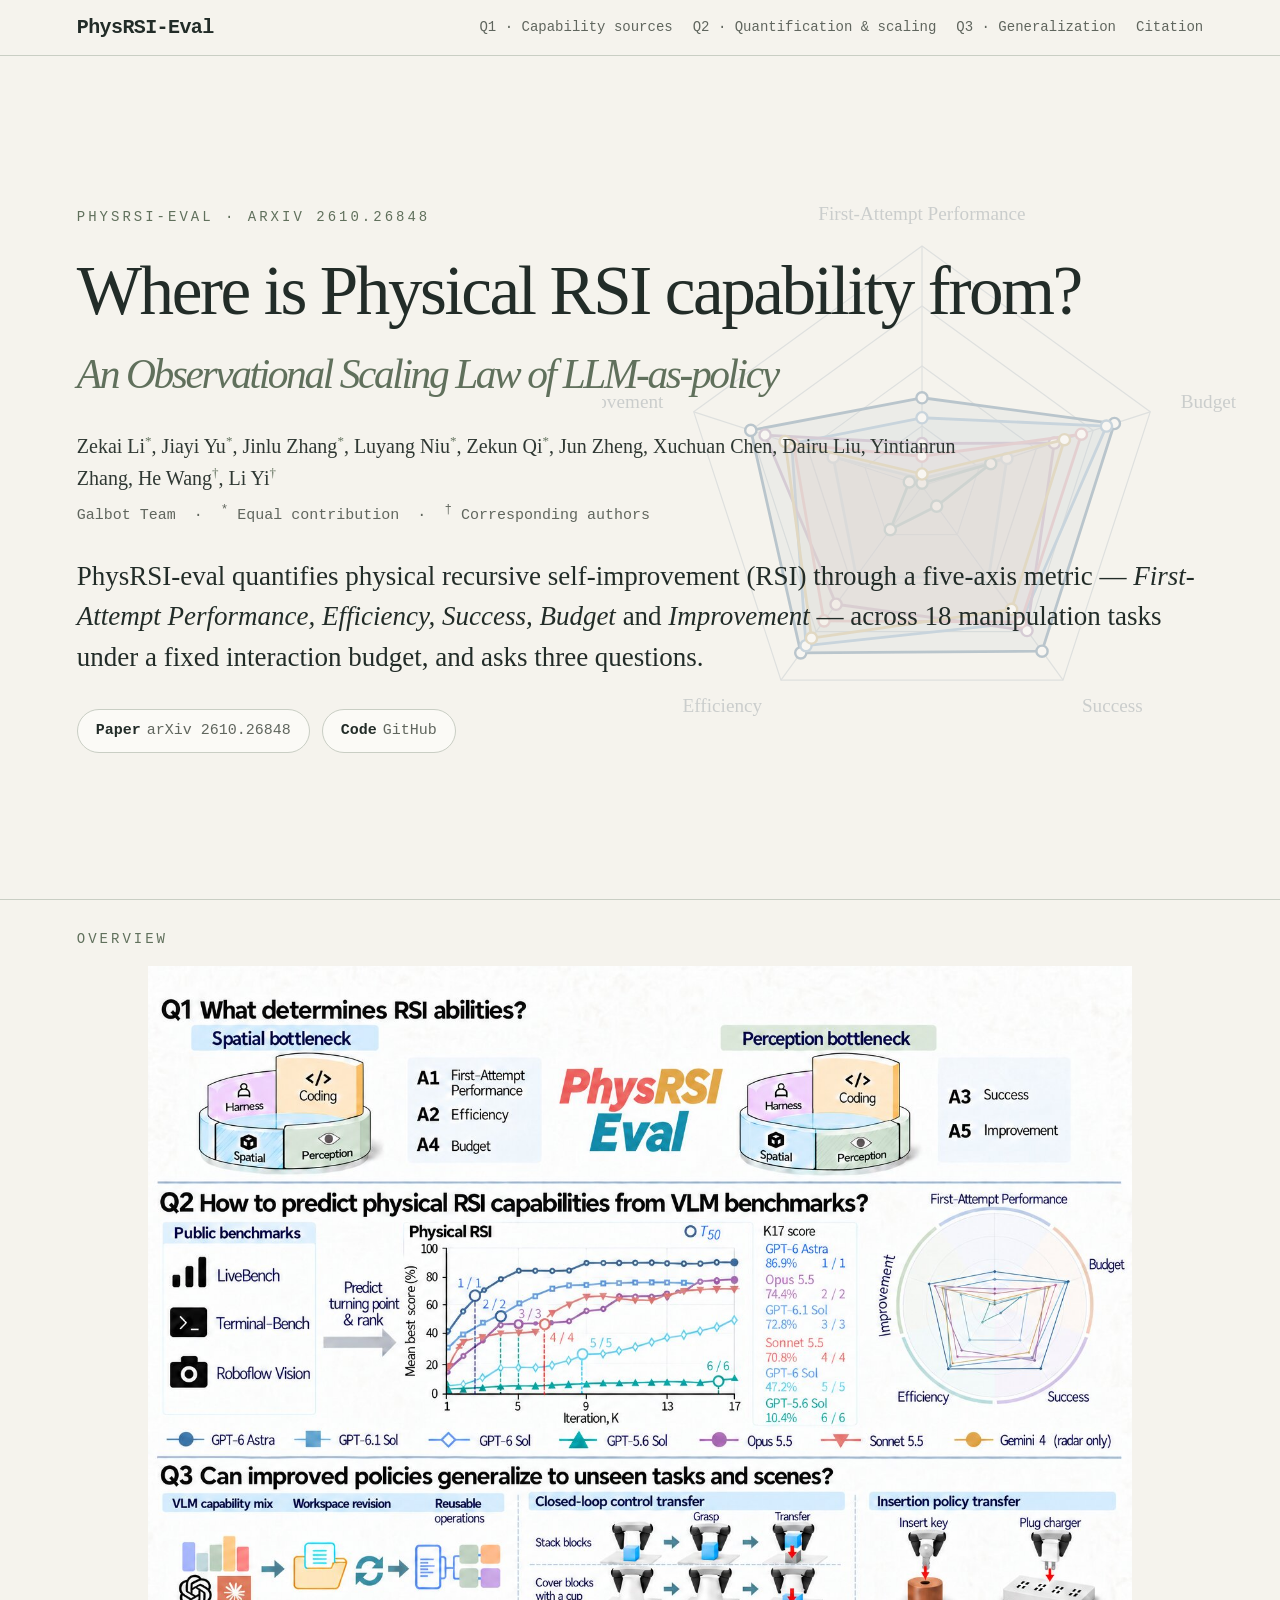
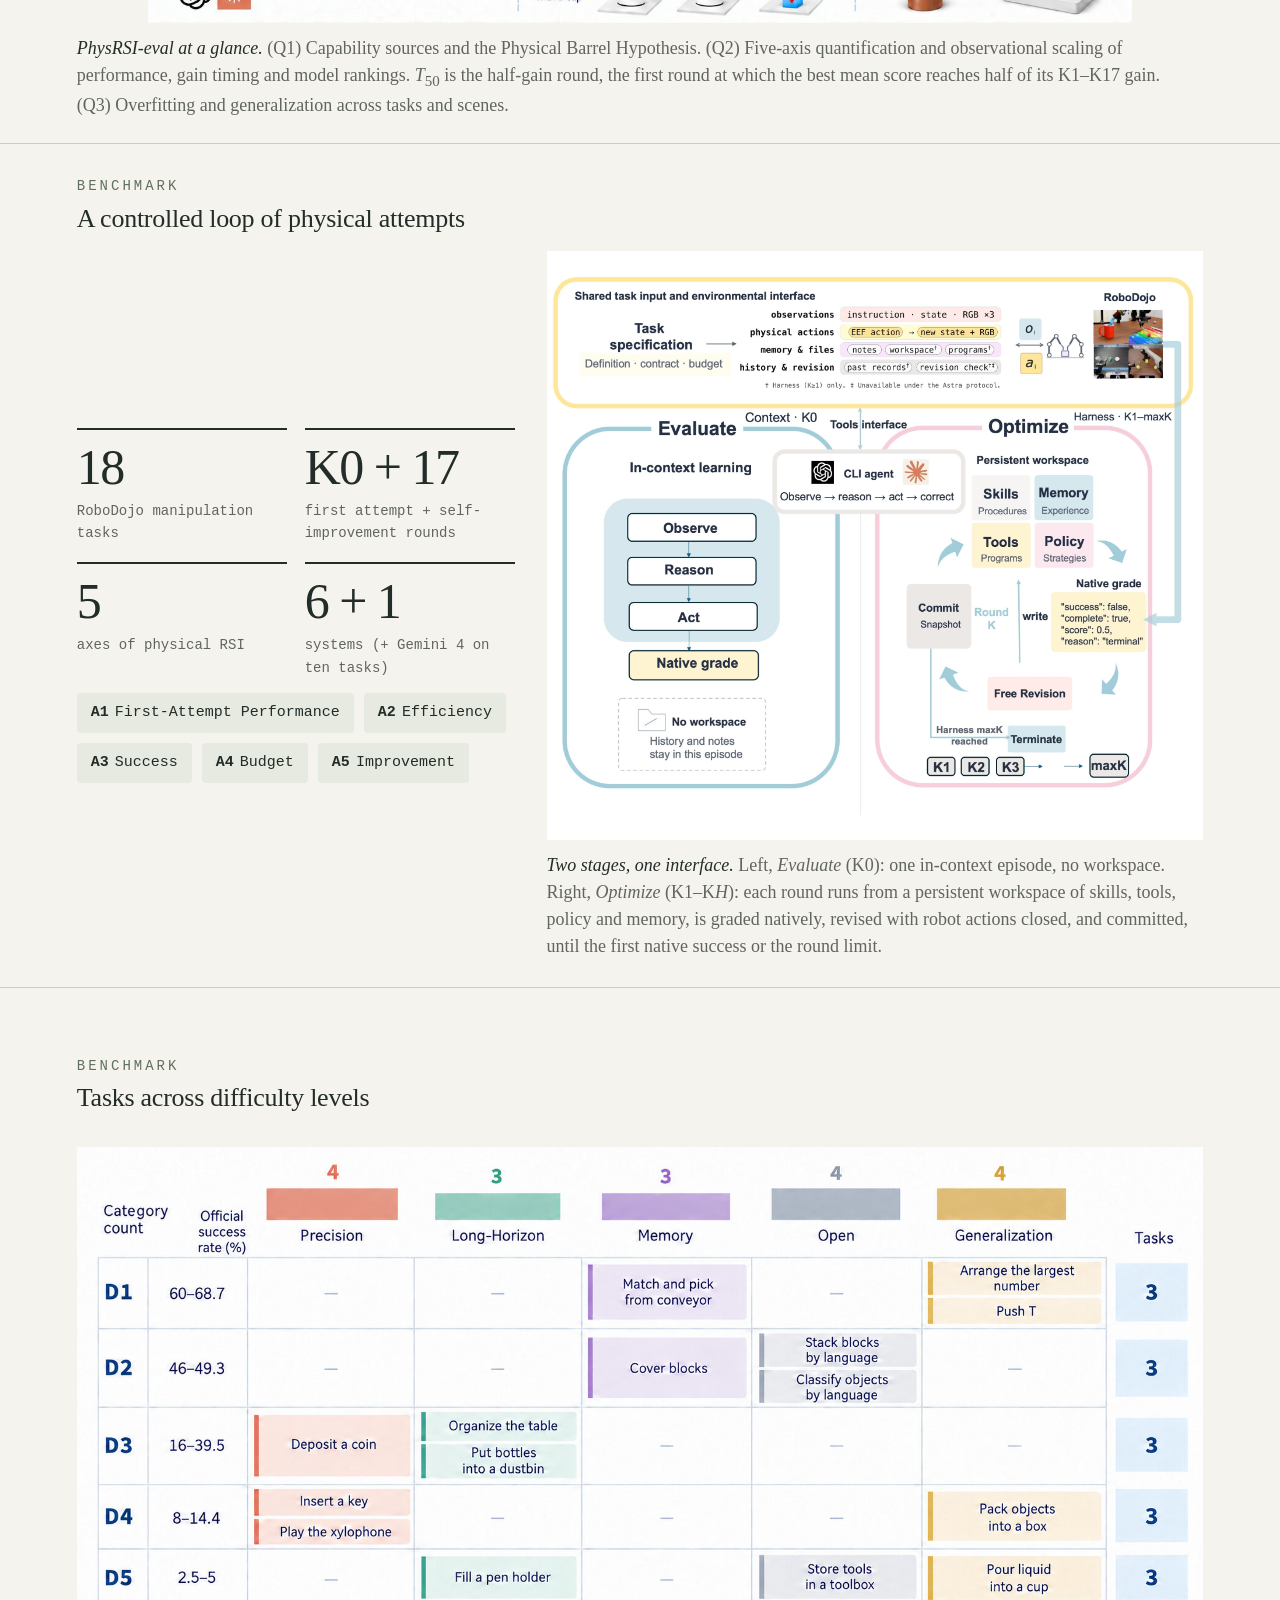
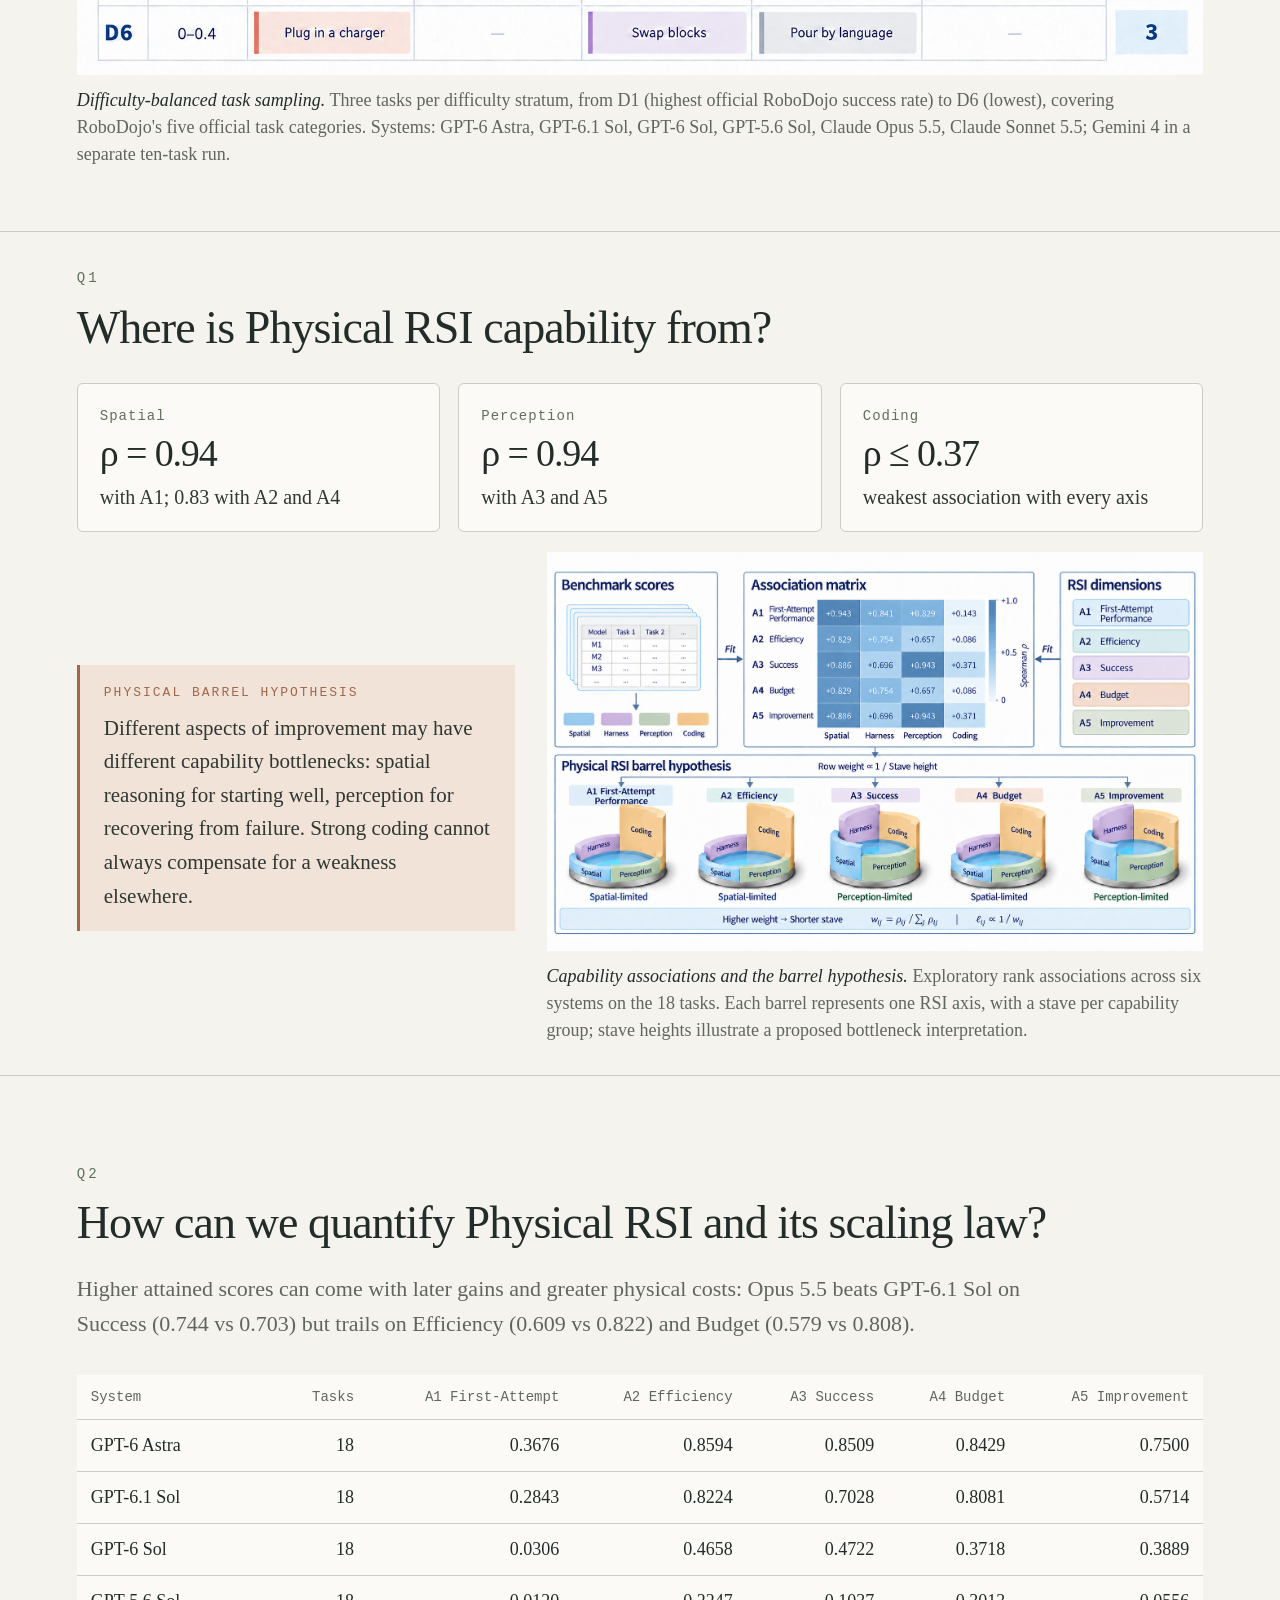
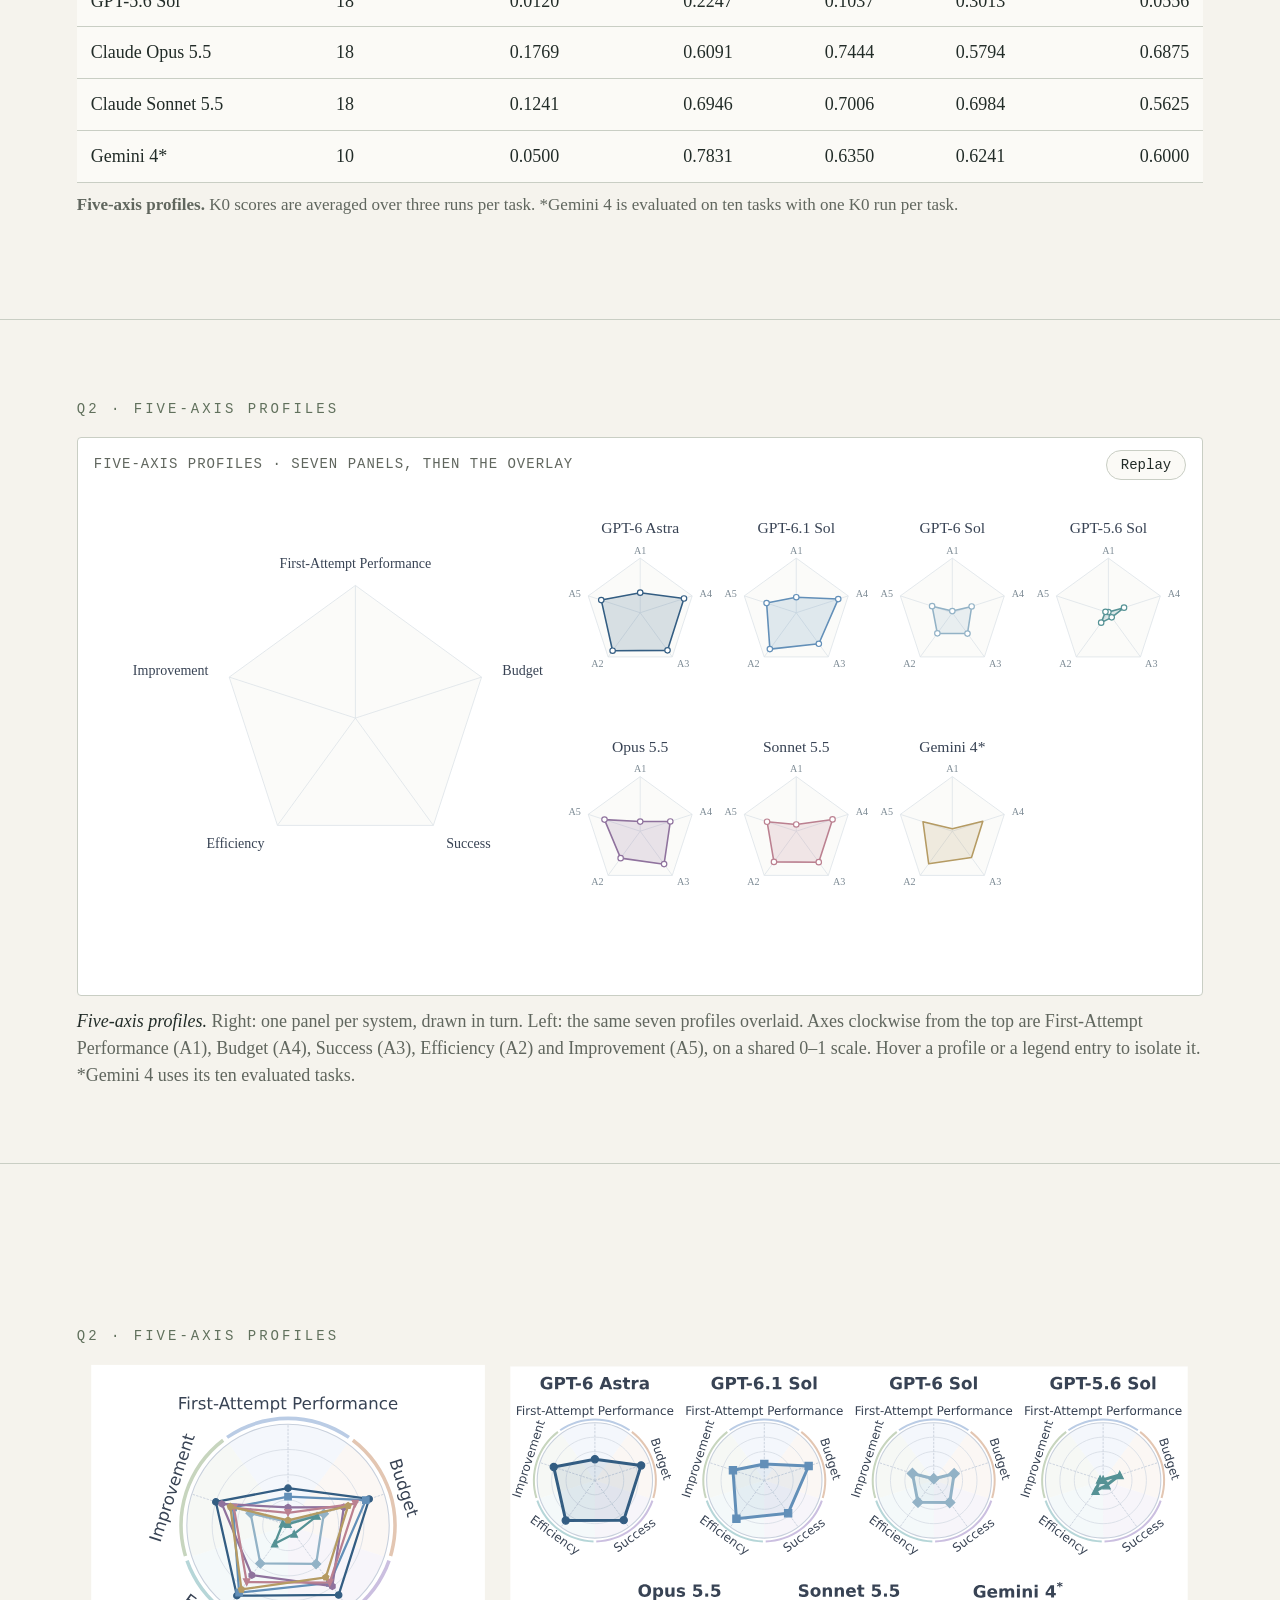
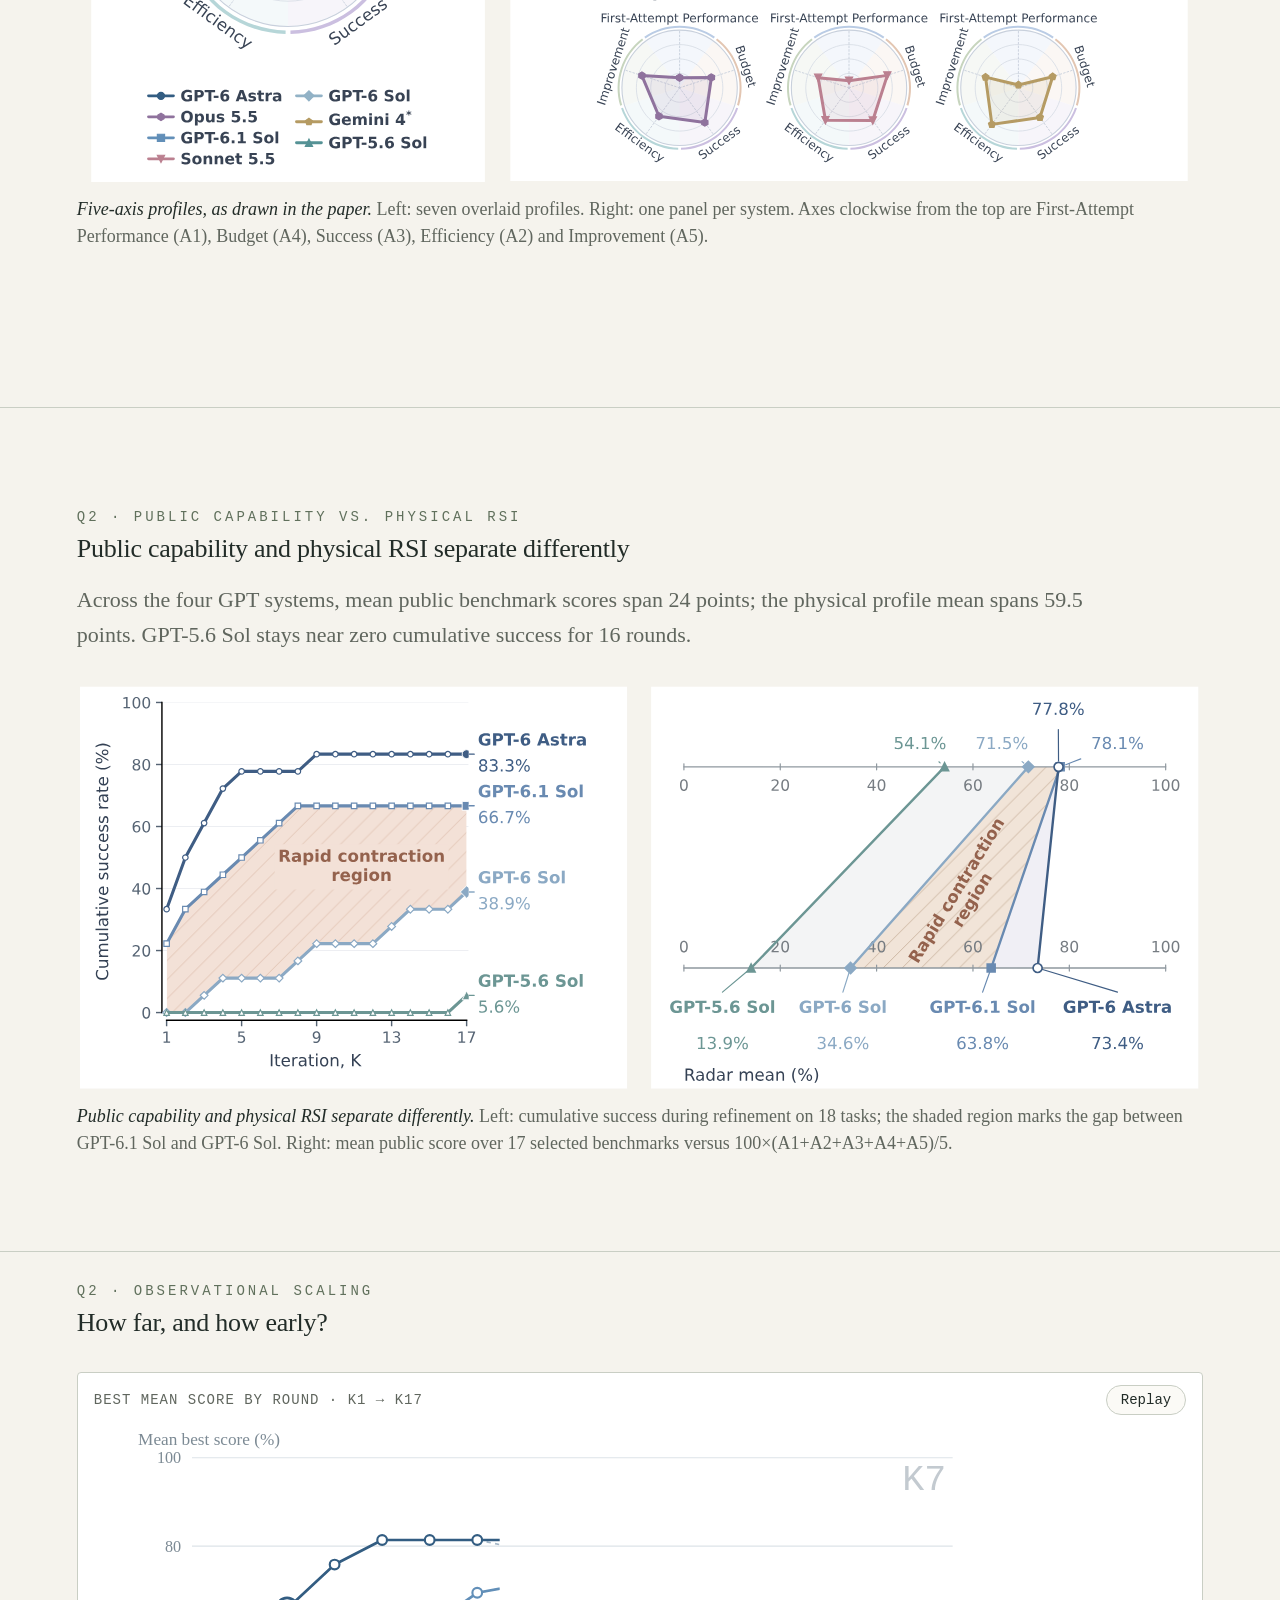
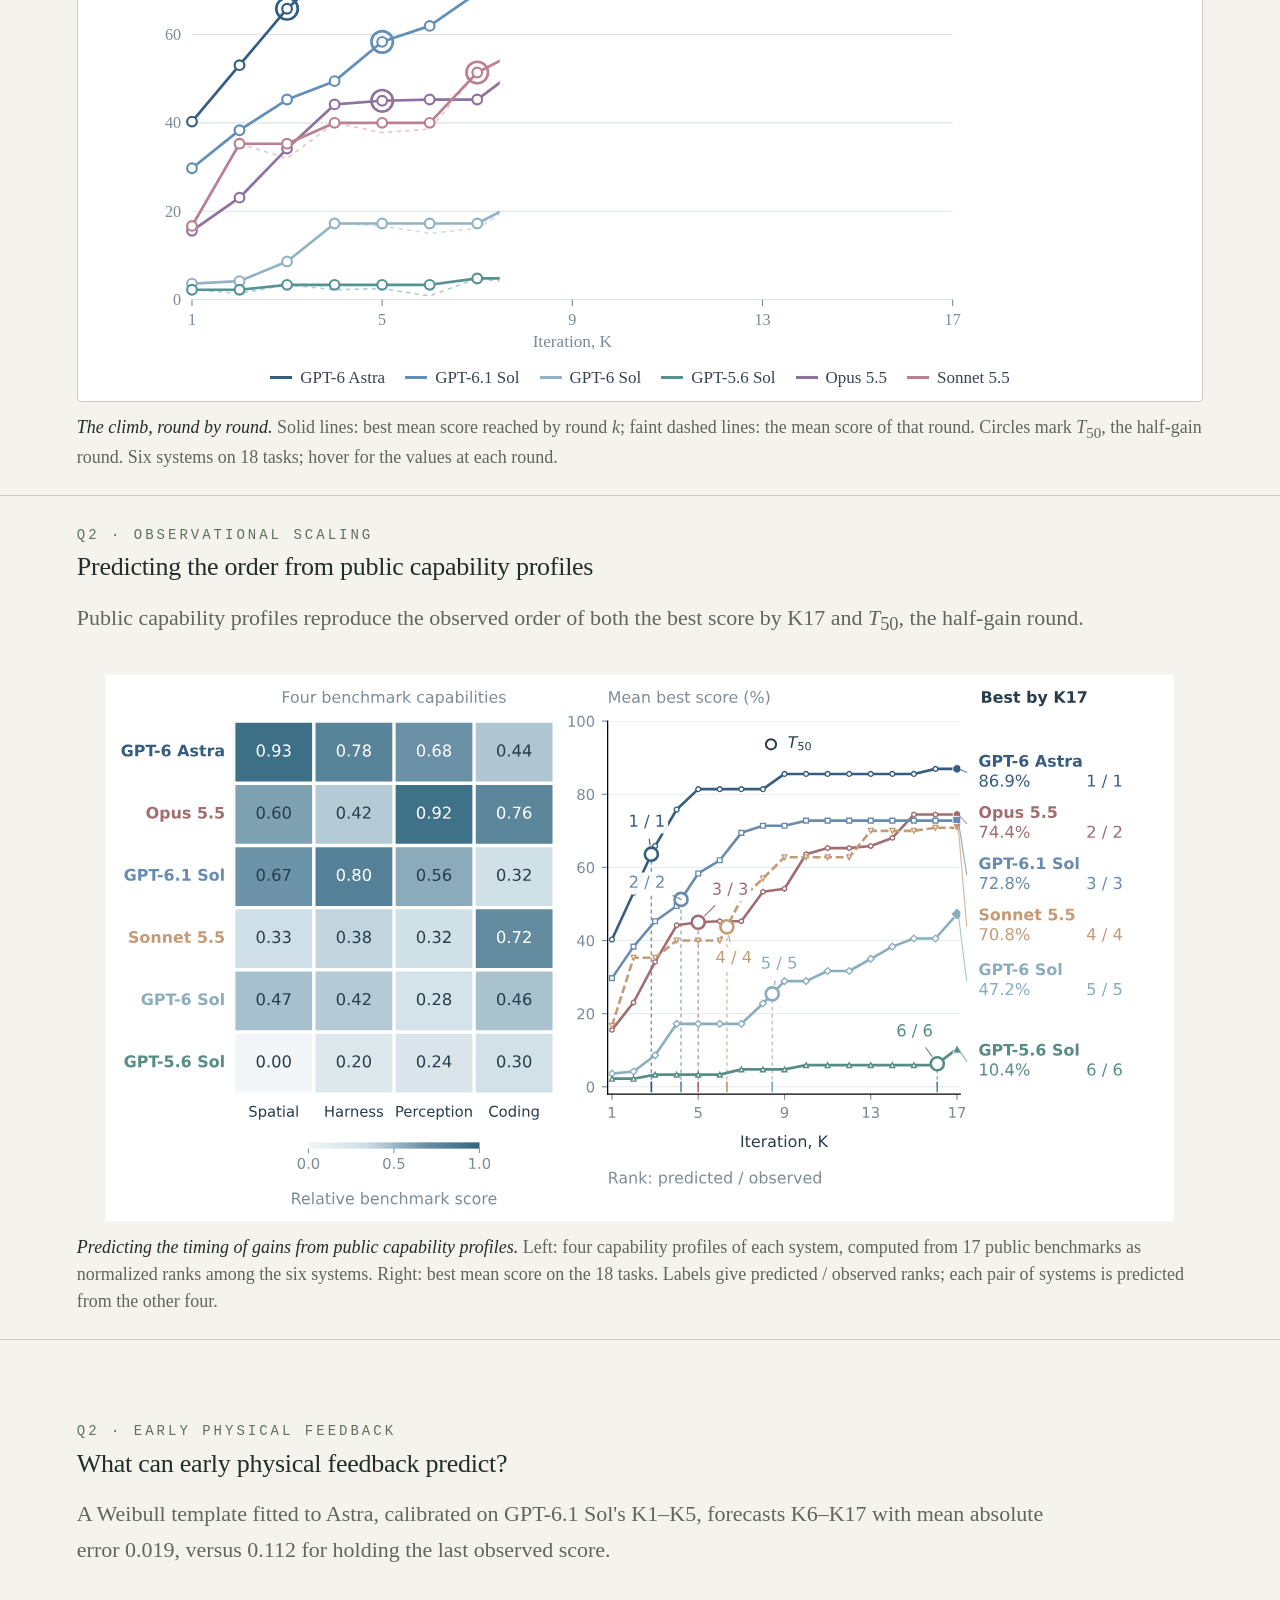
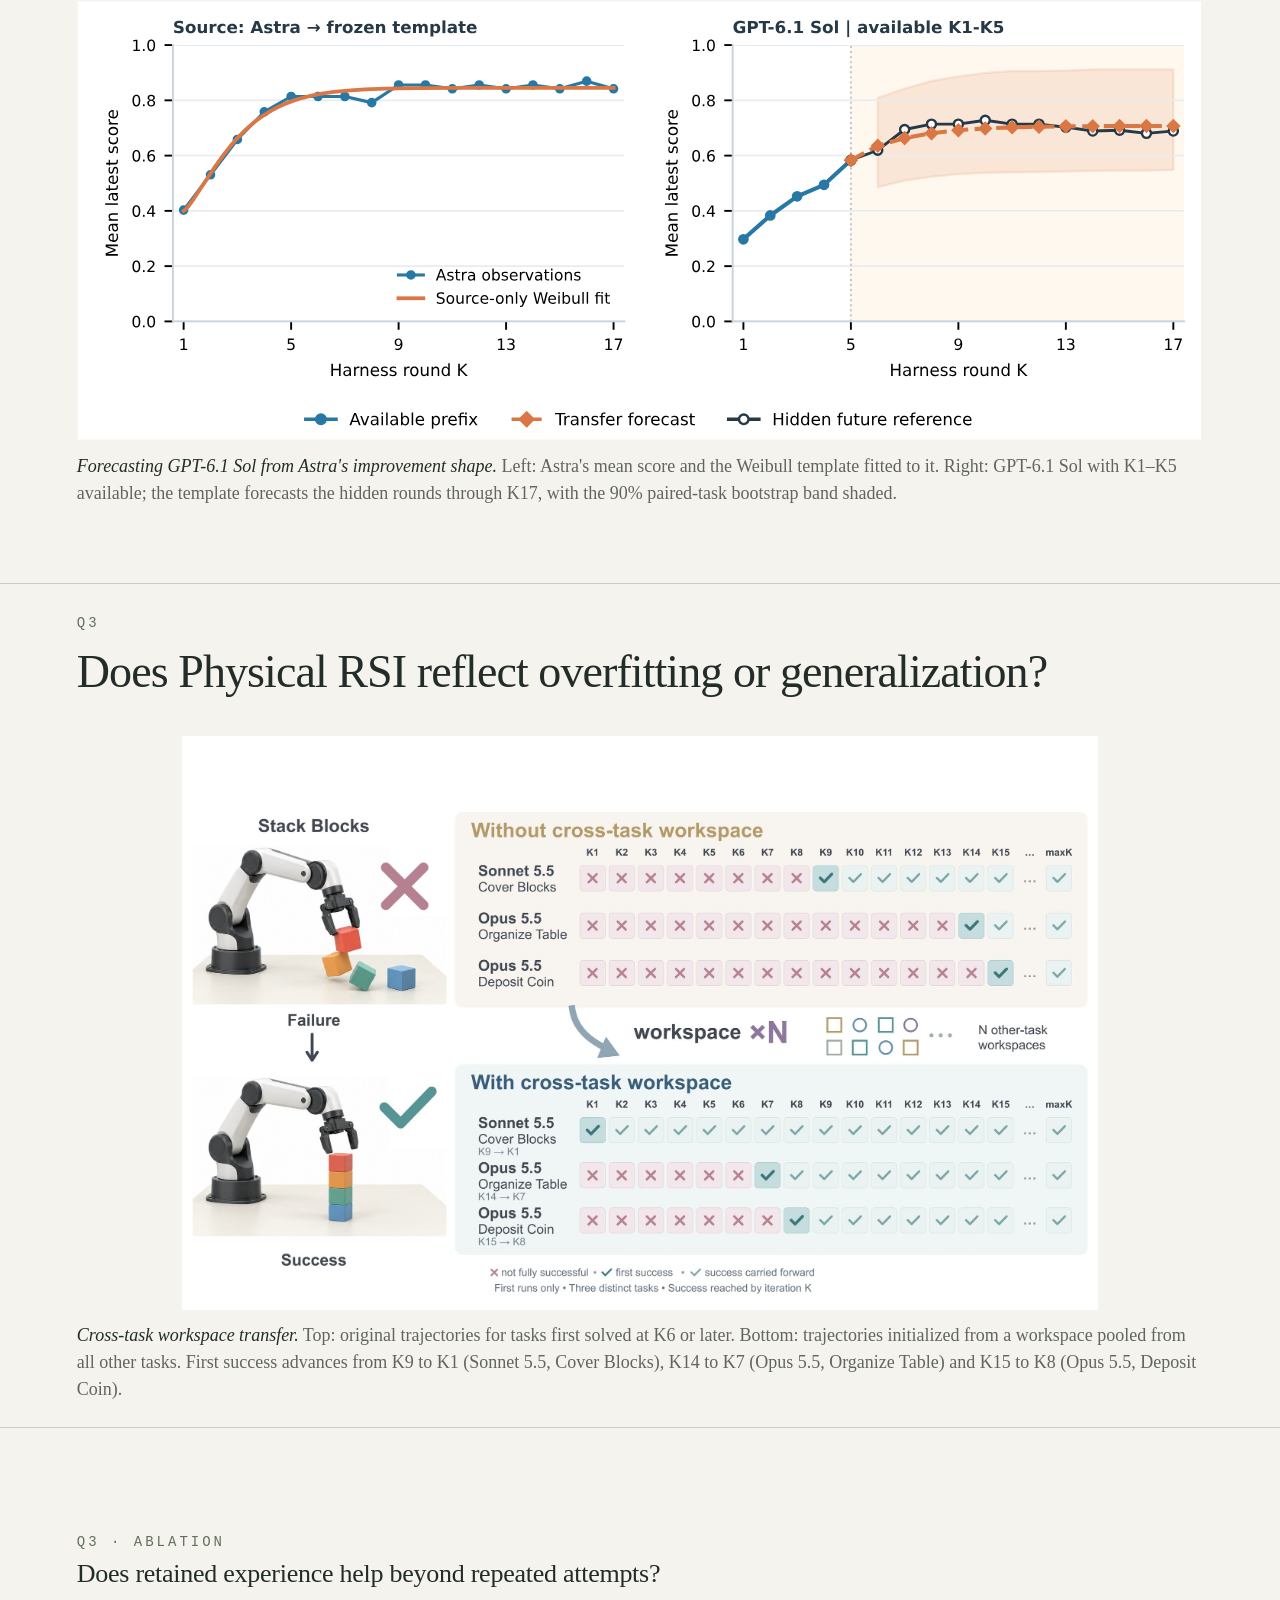
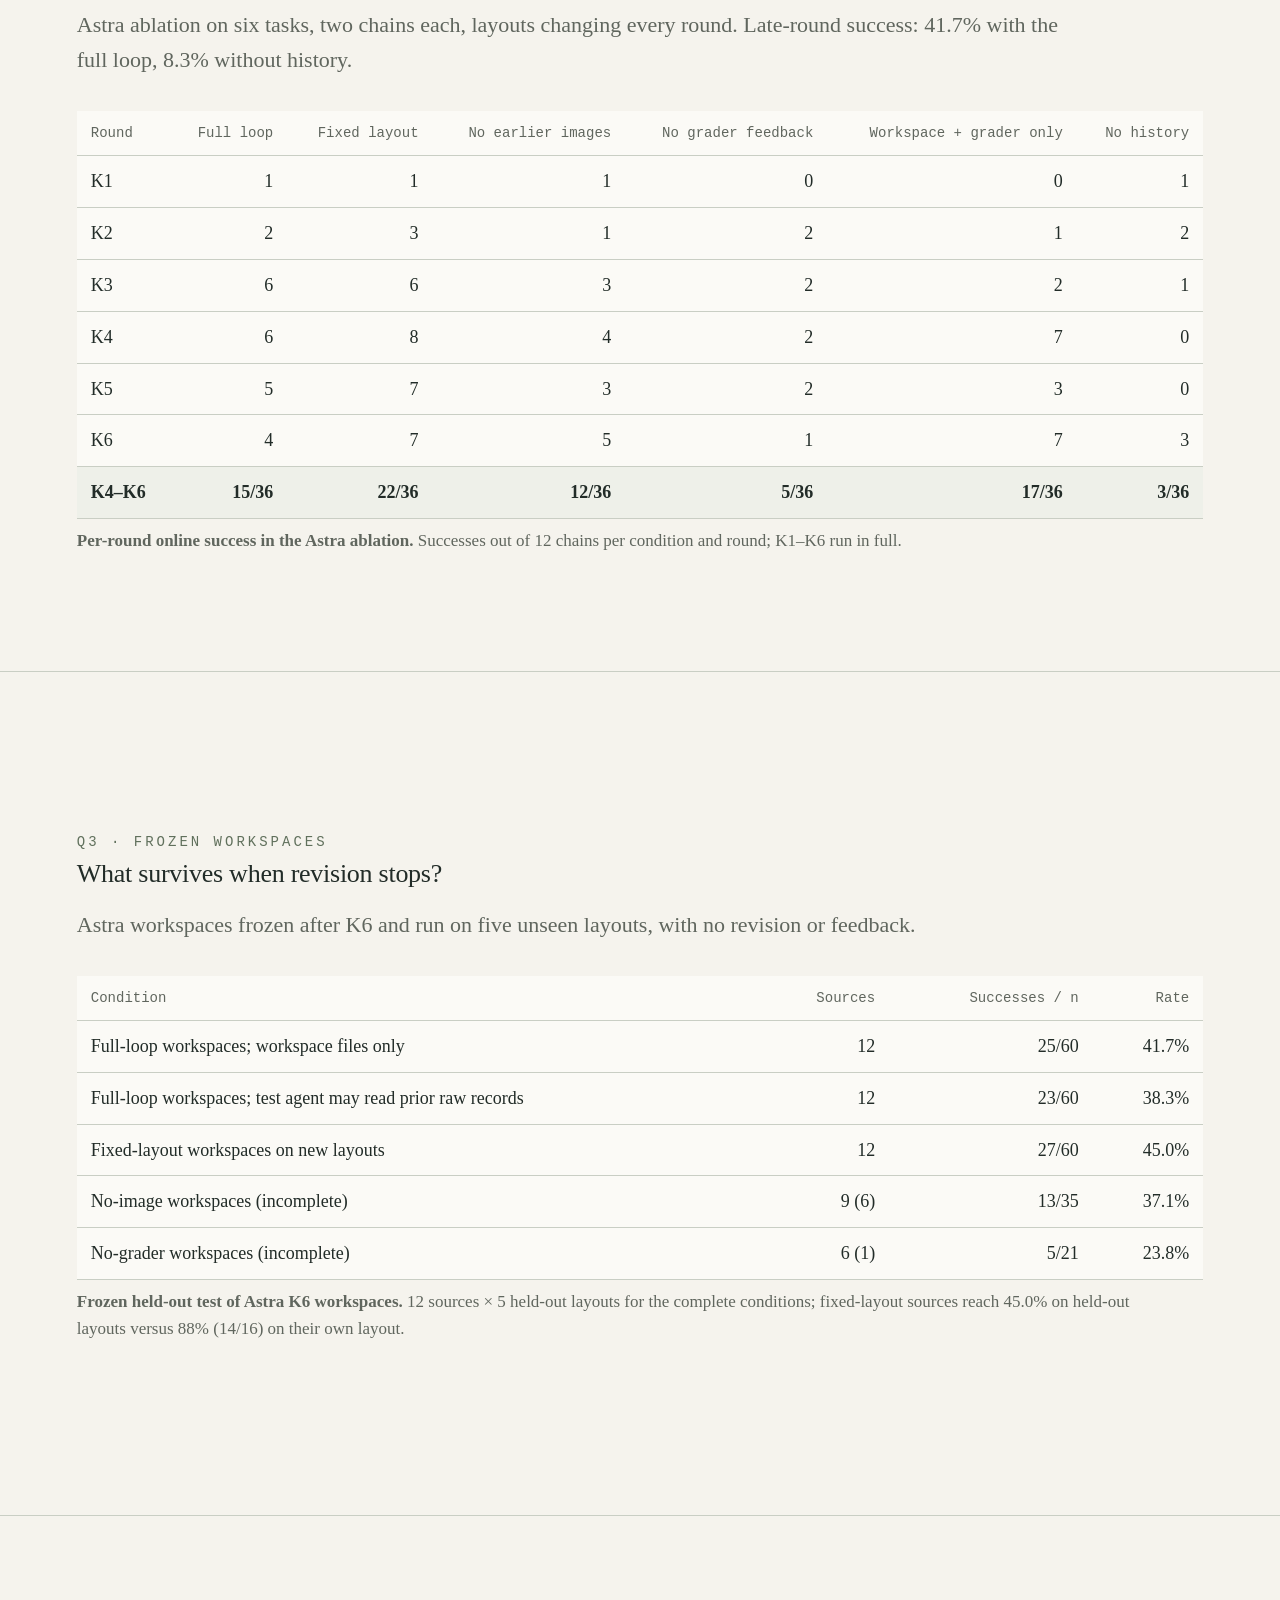
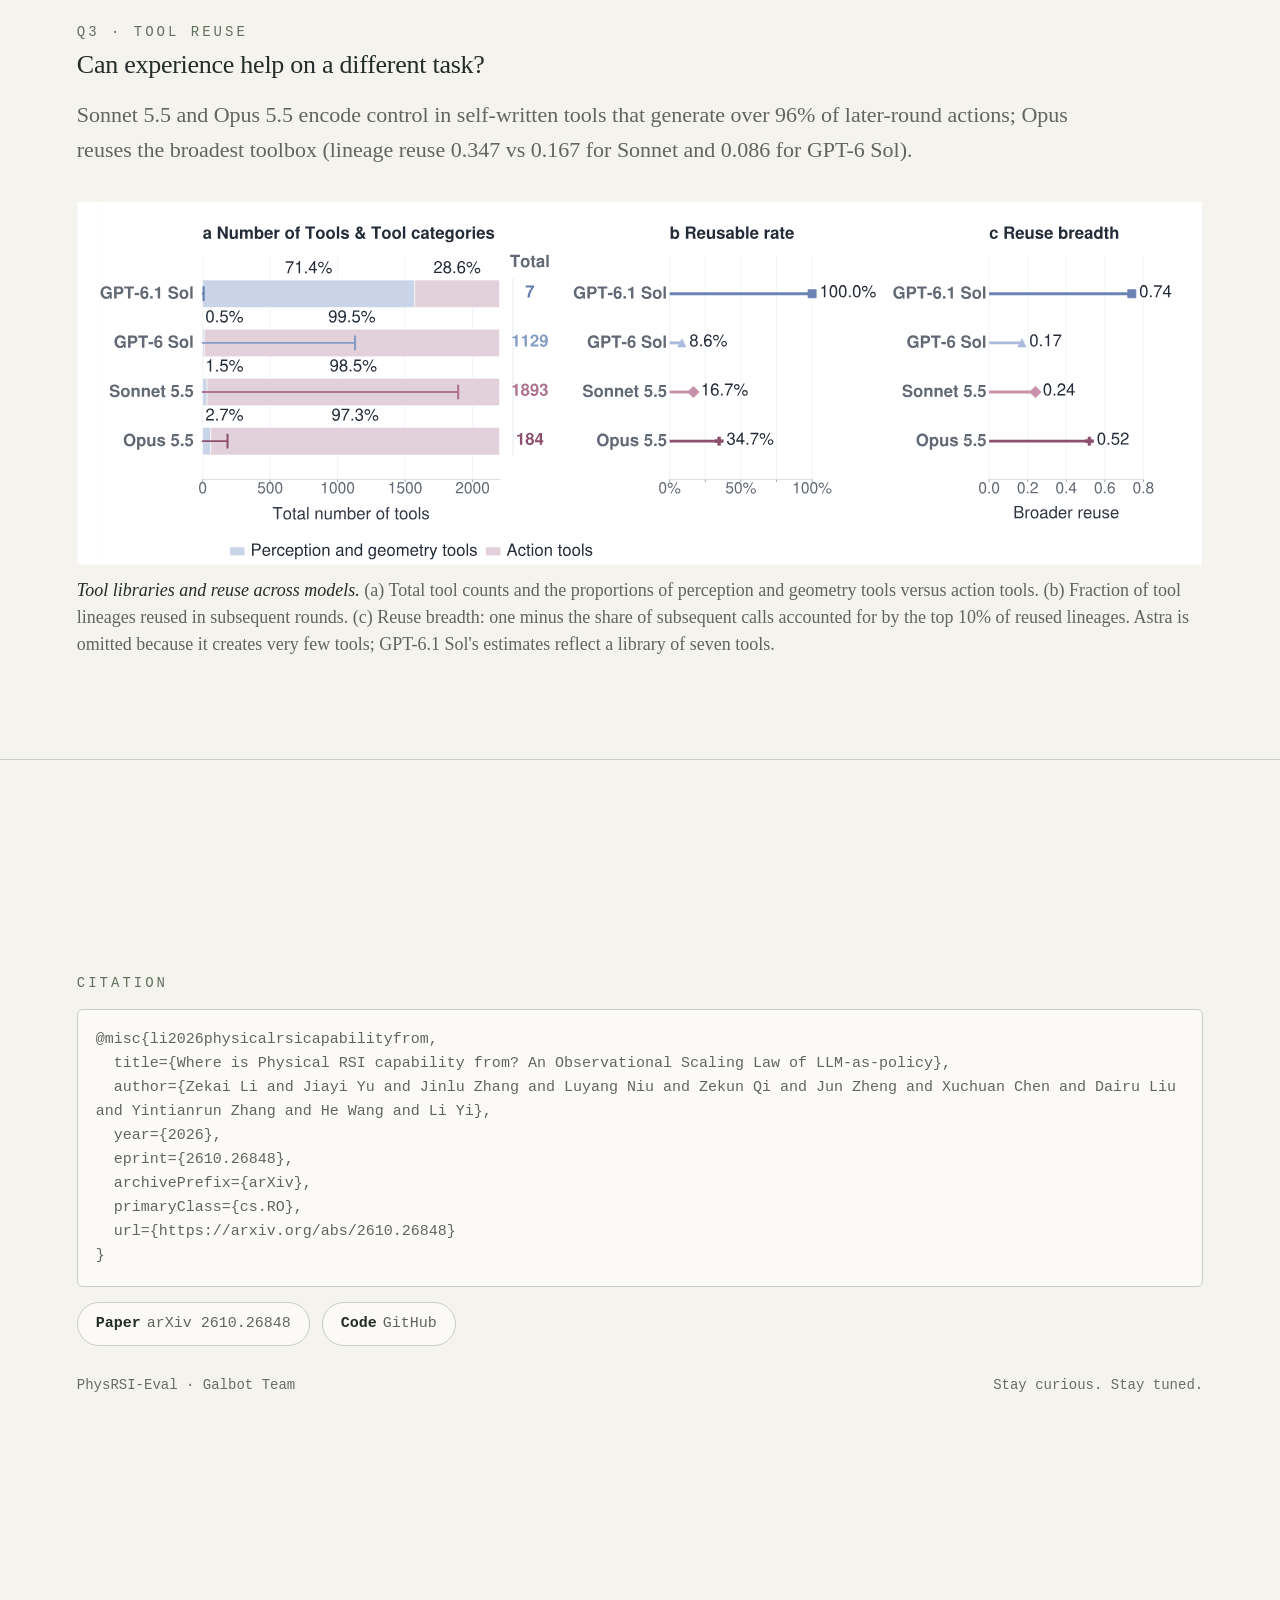
==== commit 4821c340: "Hero background alternates radar overlay and climb chart; move both animations into Q2 Co-Authored-B" ====
--- a/index.html
+++ b/index.html
@@ -175,33 +175,6 @@
           <a class="pill" href="https://arxiv.org/abs/2610.26848"><b>Paper</b>arXiv 2610.26848</a>
           <a class="pill" href="https://github.com/PhysRSI-Eval/PhysRSI-Eval-code"><b>Code</b>GitHub</a>
         </div>
-      </div>
-    </section>
-
-    <!-- At a glance：两个动画各占一屏（上下排列）；数据来自本地已核验结果包 reference18 -->
-    <section class="page" id="glance-climb">
-      <div class="wrap">
-        <p class="eyebrow">At a glance · 1 / 2</p>
-        <figure>
-          <div class="anim" id="climb-anim">
-            <div class="animbar"><span class="t">Best mean score by round · K1 &rarr; K17</span><button type="button" data-replay>Replay</button></div>
-            <div class="tip"></div>
-          </div>
-          <figcaption><b>The climb, round by round.</b> Solid lines: best mean score reached by round <i>k</i>; faint dashed lines: the mean score of that round. Circles mark <i>T</i><sub>50</sub>, the half-gain round. Six systems on 18 tasks; hover for the values at each round.</figcaption>
-        </figure>
-      </div>
-    </section>
-
-    <section class="page" id="glance-radar">
-      <div class="wrap">
-        <p class="eyebrow">At a glance · 2 / 2</p>
-        <figure>
-          <div class="anim" id="radar-anim">
-            <div class="animbar"><span class="t">Five-axis profiles · seven panels, then the overlay</span><button type="button" data-replay>Replay</button></div>
-            <div class="tip"></div>
-          </div>
-          <figcaption><b>Five-axis profiles.</b> Right: one panel per system, drawn in turn. Left: the same seven profiles overlaid. Axes clockwise from the top are First-Attempt Performance (A1), Budget (A4), Success (A3), Efficiency (A2) and Improvement (A5), on a shared 0&ndash;1 scale. Hover a profile or a legend entry to isolate it. *Gemini 4 uses its ten evaluated tasks.</figcaption>
-        </figure>
       </div>
     </section>
 
@@ -299,6 +272,20 @@
       </div>
     </section>
 
+    <!-- 雷达图动画：先逐个画出 7 个单模型雷达，再把多边形飞入左侧 overlay -->
+    <section class="page" id="q2-radar-anim">
+      <div class="wrap">
+        <p class="eyebrow">Q2 · Five-axis profiles</p>
+        <figure>
+          <div class="anim" id="radar-anim">
+            <div class="animbar"><span class="t">Five-axis profiles · seven panels, then the overlay</span><button type="button" data-replay>Replay</button></div>
+            <div class="tip"></div>
+          </div>
+          <figcaption><b>Five-axis profiles.</b> Right: one panel per system, drawn in turn. Left: the same seven profiles overlaid. Axes clockwise from the top are First-Attempt Performance (A1), Budget (A4), Success (A3), Efficiency (A2) and Improvement (A5), on a shared 0&ndash;1 scale. Hover a profile or a legend entry to isolate it. *Gemini 4 uses its ten evaluated tasks.</figcaption>
+        </figure>
+      </div>
+    </section>
+
     <section class="page" id="q2-radar">
       <div class="wrap">
         <p class="eyebrow">Q2 · Five-axis profiles</p>
@@ -324,10 +311,25 @@
       </div>
     </section>
 
-    <section class="page" id="q2-k50">
+    <!-- Figure 7 折线动画：各模型 best mean score 随 K 轮次爬升；数据来自本地已核验结果包 reference18 -->
+    <section class="page" id="q2-climb">
       <div class="wrap">
         <p class="eyebrow">Q2 · Observational scaling</p>
         <h3>How far, and how early?</h3>
+        <figure>
+          <div class="anim" id="climb-anim">
+            <div class="animbar"><span class="t">Best mean score by round · K1 &rarr; K17</span><button type="button" data-replay>Replay</button></div>
+            <div class="tip"></div>
+          </div>
+          <figcaption><b>The climb, round by round.</b> Solid lines: best mean score reached by round <i>k</i>; faint dashed lines: the mean score of that round. Circles mark <i>T</i><sub>50</sub>, the half-gain round. Six systems on 18 tasks; hover for the values at each round.</figcaption>
+        </figure>
+      </div>
+    </section>
+
+    <section class="page" id="q2-k50">
+      <div class="wrap">
+        <p class="eyebrow">Q2 · Observational scaling</p>
+        <h3>Predicting the order from public capability profiles</h3>
         <p class="lead">Public capability profiles reproduce the observed order of both the best score by K17 and <i>T</i><sub>50</sub>, the half-gain round.</p>
         <figure>
           <img src="static/img/half_gain_round_prediction.svg" alt="Left: four capability profiles of each system from 17 public benchmarks. Right: best mean score by round for six systems, with circles at the half-gain round and predicted / observed rank labels." loading="lazy">
@@ -461,6 +463,17 @@
     opus:   [0.1769, 0.1556, 0.2306, 0.3417, 0.4417, 0.4500, 0.4528, 0.4528, 0.5333, 0.5417, 0.6361, 0.6528, 0.6444, 0.6583, 0.6806, 0.7444, 0.7444, 0.7444],
     sonnet: [0.1241, 0.1667, 0.3528, 0.3194, 0.4000, 0.3778, 0.3861, 0.5139, 0.5694, 0.6278, 0.6222, 0.6250, 0.6222, 0.7000, 0.6944, 0.7000, 0.7083, 0.7000]
   };
+
+  // 由逐轮均分推出 best-so-far 曲线与 T50（K1–K17 增益的一半首次达到的轮次）；首页背景和 Q2 折线图共用
+  var H = 17;
+  var SERIES = SYS.filter(function (s) { return CURVES[s.id]; });
+  SERIES.forEach(function (s) {
+    var raw = CURVES[s.id].slice(1), best = [], b = 0;
+    raw.forEach(function (v) { b = Math.max(b, v); best.push(b); });
+    var half = best[0] + 0.5 * (best[H - 1] - best[0]);
+    var t50 = 1; while (best[t50 - 1] < half - 1e-12) t50++;
+    s.raw = raw; s.best = best; s.t50 = t50;
+  });
 
   // 雷达几何：轴顺序与论文一致，从顶部顺时针 A1, A4, A3, A2, A5
   var AXES = [{ i: 0, s: 'A1', n: 'First-Attempt Performance' }, { i: 3, s: 'A4', n: 'Budget' }, { i: 2, s: 'A3', n: 'Success' }, { i: 1, s: 'A2', n: 'Efficiency' }, { i: 4, s: 'A5', n: 'Improvement' }];
@@ -531,31 +544,69 @@
     tip.style.left = (left + box.scrollLeft) + 'px'; tip.style.top = top + 'px';
   }
 
-  /* ---------------- 首页背景：叠加雷达循环动画 ---------------- */
+  /* ---------------- 首页背景：叠加雷达 → 折线爬升，交替循环 ---------------- */
   (function heroBg() {
     var host = document.getElementById('hero-bg'); if (!host) return;
-    var W = 800, c = { cx: 400, cy: 410, r: 300 };
-    var svg = el('svg', { viewBox: '0 0 ' + W + ' ' + W, 'aria-hidden': 'true' }, host);
-    radarFrame(svg, c, false, { face: 'none', grid: '#a9b4bd', gridWidth: 1.5, labelGap: 40, fontSize: 24, labelFill: '#6b7883' });
-    var items = SYS.map(function (s) {
+    var W = 800;
+
+    // 第一段：叠加雷达。第 i 个多边形在 [0.8 i, 0.8 i + 0.9] 秒内从中心长出，停留到 8.8 秒，随后 1 秒内整体淡出
+    var RADAR_T = 9.8;
+    var rsvg = el('svg', { viewBox: '0 0 ' + W + ' ' + W, 'aria-hidden': 'true' }, host);
+    var c = { cx: 400, cy: 410, r: 300 };
+    radarFrame(rsvg, c, false, { face: 'none', grid: '#a9b4bd', gridWidth: 1.5, labelGap: 40, fontSize: 24, labelFill: '#6b7883' });
+    var polys = SYS.map(function (s) {
       var target = poly(c.cx, c.cy, c.r, s.a), center = target.map(function () { return [c.cx, c.cy]; });
-      var g = el('g', { opacity: 0 }, svg);
+      var g = el('g', { opacity: 0 }, rsvg);
       var p = el('polygon', { points: pts(center), fill: s.color, 'fill-opacity': 0.14, stroke: s.color, 'stroke-width': 3.5, 'stroke-linejoin': 'round' }, g);
       var dots = target.map(function (q) { return el('circle', { cx: q[0], cy: q[1], r: 7, fill: '#fff', stroke: s.color, 'stroke-width': 3 }, g); });
       return { target: target, center: center, g: g, p: p, dots: dots };
     });
-    // 一个循环：第 i 个多边形在 [0.8 i, 0.8 i + 0.9] 秒内从中心长出，停留到 8.8 秒，随后 1 秒内整体淡出
-    var CYCLE = 9.8;
-    function draw(sec) {
+    function drawRadar(sec) {
       var fade = sec > 8.8 ? 1 - (sec - 8.8) / 1 : 1;
-      items.forEach(function (it, i) {
+      polys.forEach(function (it, i) {
         var g = ease((sec - 0.8 * i) / 0.9);
         it.p.setAttribute('points', pts(lerpPts(it.center, it.target, g)));
         it.g.setAttribute('opacity', (g > 0 ? 1 : 0) * Math.max(0, fade));
         it.dots.forEach(function (d) { d.setAttribute('opacity', g >= 1 ? 1 : 0); });
       });
     }
-    if (REDUCED) { draw(8); return; }
+
+    // 第二段：折线爬升。7 秒内从 K1 推进到 K17，停留 2 秒，1 秒淡出
+    var CLIMB_T = 10;
+    var csvg = el('svg', { viewBox: '0 0 ' + W + ' ' + W, 'aria-hidden': 'true', style: 'position:absolute;left:0;top:0', opacity: 0 }, host);
+    var L = 80, R = 40, T = 70, B = 80, X0 = L, X1 = W - R, Y0 = T, Y1 = W - B;
+    var xs = function (k) { return X0 + (X1 - X0) * (k - 1) / (H - 1); };
+    var ys = function (v) { return Y1 - (Y1 - Y0) * v; };
+    for (var g = 0; g <= 100; g += 20) {
+      el('line', { x1: X0, x2: X1, y1: ys(g / 100), y2: ys(g / 100), stroke: '#a9b4bd', 'stroke-width': 1.5 }, csvg);
+      text(csvg, X0 - 14, ys(g / 100) + 8, String(g), { 'text-anchor': 'end', 'font-size': 22, fill: '#6b7883' });
+    }
+    [1, 5, 9, 13, 17].forEach(function (k) {
+      text(csvg, xs(k), Y1 + 36, 'K' + k, { 'text-anchor': 'middle', 'font-size': 22, fill: '#6b7883' });
+    });
+    text(csvg, X0, T - 24, 'Mean best score (%)', { 'font-size': 24, fill: '#6b7883' });
+    var clipId = 'hero-clip-' + Math.random().toString(36).slice(2);
+    var clipRect = el('rect', { x: 0, y: 0, width: 0, height: W }, el('clipPath', { id: clipId }, el('defs', {}, csvg)));
+    var gClip = el('g', { 'clip-path': 'url(#' + clipId + ')' }, csvg);
+    SERIES.forEach(function (s) {
+      var d = s.best.map(function (v, i) { return (i ? 'L' : 'M') + xs(i + 1).toFixed(1) + ' ' + ys(v).toFixed(1); }).join(' ');
+      el('path', { d: d, fill: 'none', stroke: s.color, 'stroke-width': 3.5, 'stroke-linejoin': 'round' }, gClip);
+      s.best.forEach(function (v, i) { el('circle', { cx: xs(i + 1), cy: ys(v), r: 6, fill: '#fff', stroke: s.color, 'stroke-width': 3 }, gClip); });
+      el('circle', { cx: xs(s.t50), cy: ys(s.best[s.t50 - 1]), r: 14, fill: 'none', stroke: s.color, 'stroke-width': 3.5 }, gClip);
+    });
+    function drawClimb(sec) {
+      var k = 1 + (H - 1) * Math.min(1, sec / 7);
+      clipRect.setAttribute('width', xs(k) + 16);
+      csvg.setAttribute('opacity', sec > 9 ? Math.max(0, 1 - (sec - 9)) : 1);
+    }
+
+    // 两段交替：雷达段显示 rsvg，折线段显示 csvg
+    var CYCLE = RADAR_T + CLIMB_T;
+    function draw(sec) {
+      if (sec < RADAR_T) { rsvg.setAttribute('opacity', 1); csvg.setAttribute('opacity', 0); drawRadar(sec); }
+      else { rsvg.setAttribute('opacity', 0); drawClimb(sec - RADAR_T); }
+    }
+    if (REDUCED) { drawRadar(8); return; }
     var start = null;
     (function loop(now) {
       if (start === null) start = now;
@@ -569,19 +620,10 @@
     var box = document.getElementById('climb-anim'); if (!box) return;
     var tip = box.querySelector('.tip');
     var W = 960, HGT = 500, L = 64, R = 190, T = 36, B = 54;
-    var H = 17, X0 = L, X1 = W - R, Y0 = T, Y1 = HGT - B;
+    var X0 = L, X1 = W - R, Y0 = T, Y1 = HGT - B;
     var xs = function (k) { return X0 + (X1 - X0) * (k - 1) / (H - 1); };
     var ys = function (v) { return Y1 - (Y1 - Y0) * v; };
-    var six = SYS.filter(function (s) { return CURVES[s.id]; });
-
-    // 由逐轮均分推出 best-so-far 曲线与 T50（K1–K17 增益的一半首次达到的轮次）
-    six.forEach(function (s) {
-      var raw = CURVES[s.id].slice(1), best = [], b = 0;
-      raw.forEach(function (v) { b = Math.max(b, v); best.push(b); });
-      var half = best[0] + 0.5 * (best[H - 1] - best[0]);
-      var t50 = 1; while (best[t50 - 1] < half - 1e-12) t50++;
-      s.raw = raw; s.best = best; s.t50 = t50;
-    });
+    var six = SERIES;
 
     var svg = el('svg', { viewBox: '0 0 ' + W + ' ' + HGT, role: 'img', 'aria-label': 'Best mean score by round for six systems' }, box);
     // 网格与坐标轴：浅色、退后
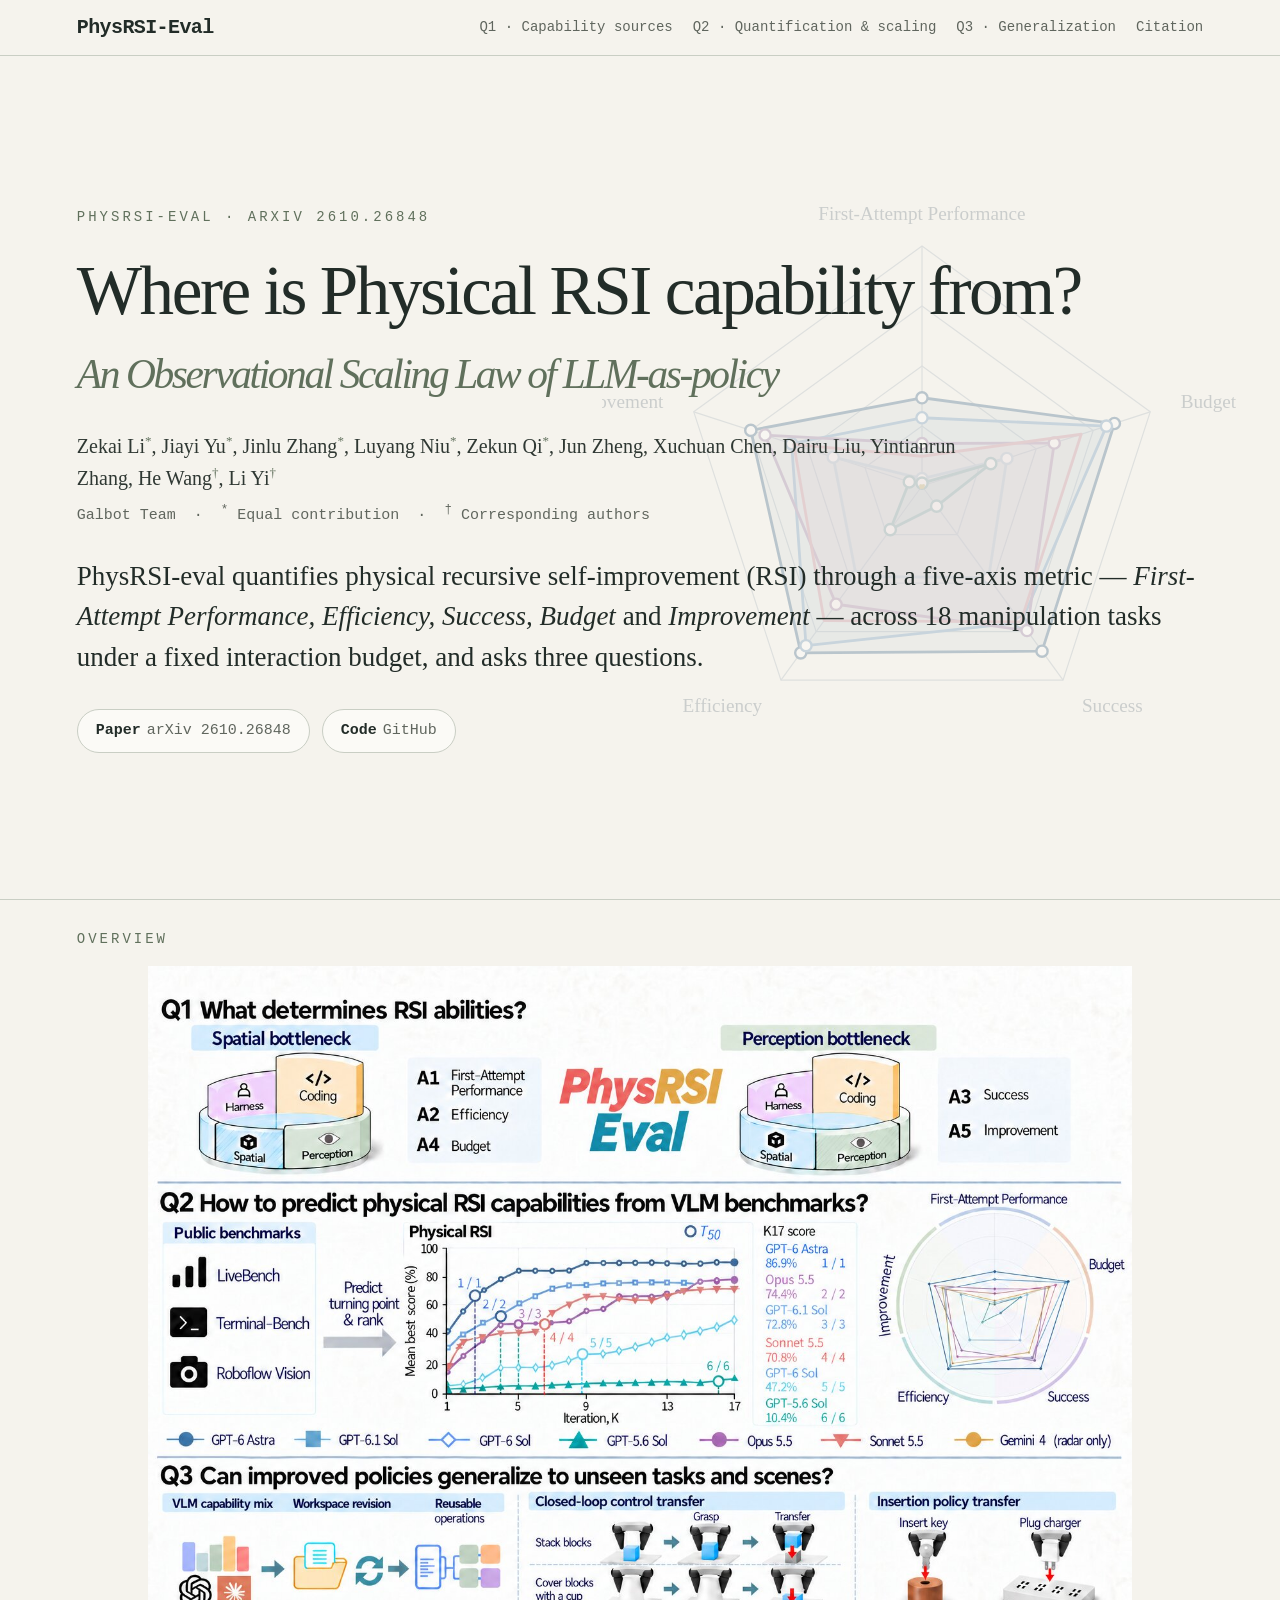
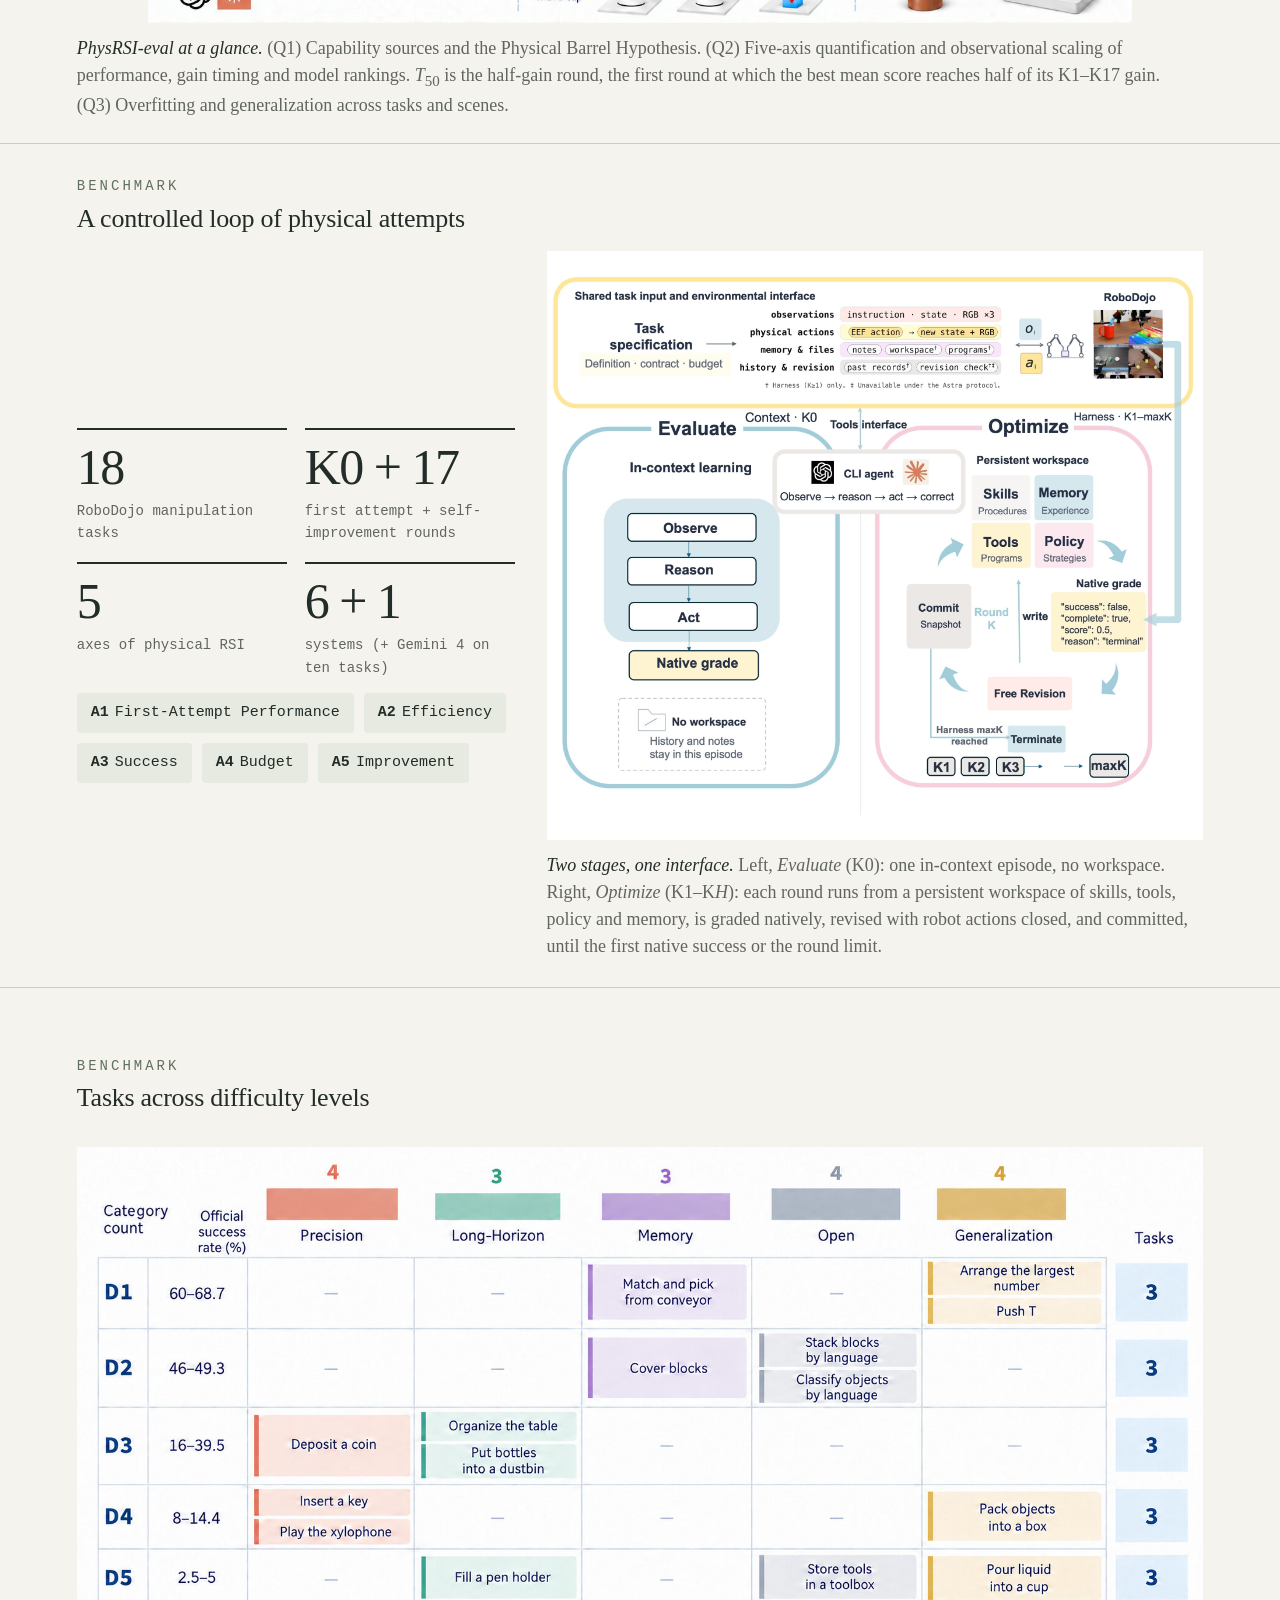
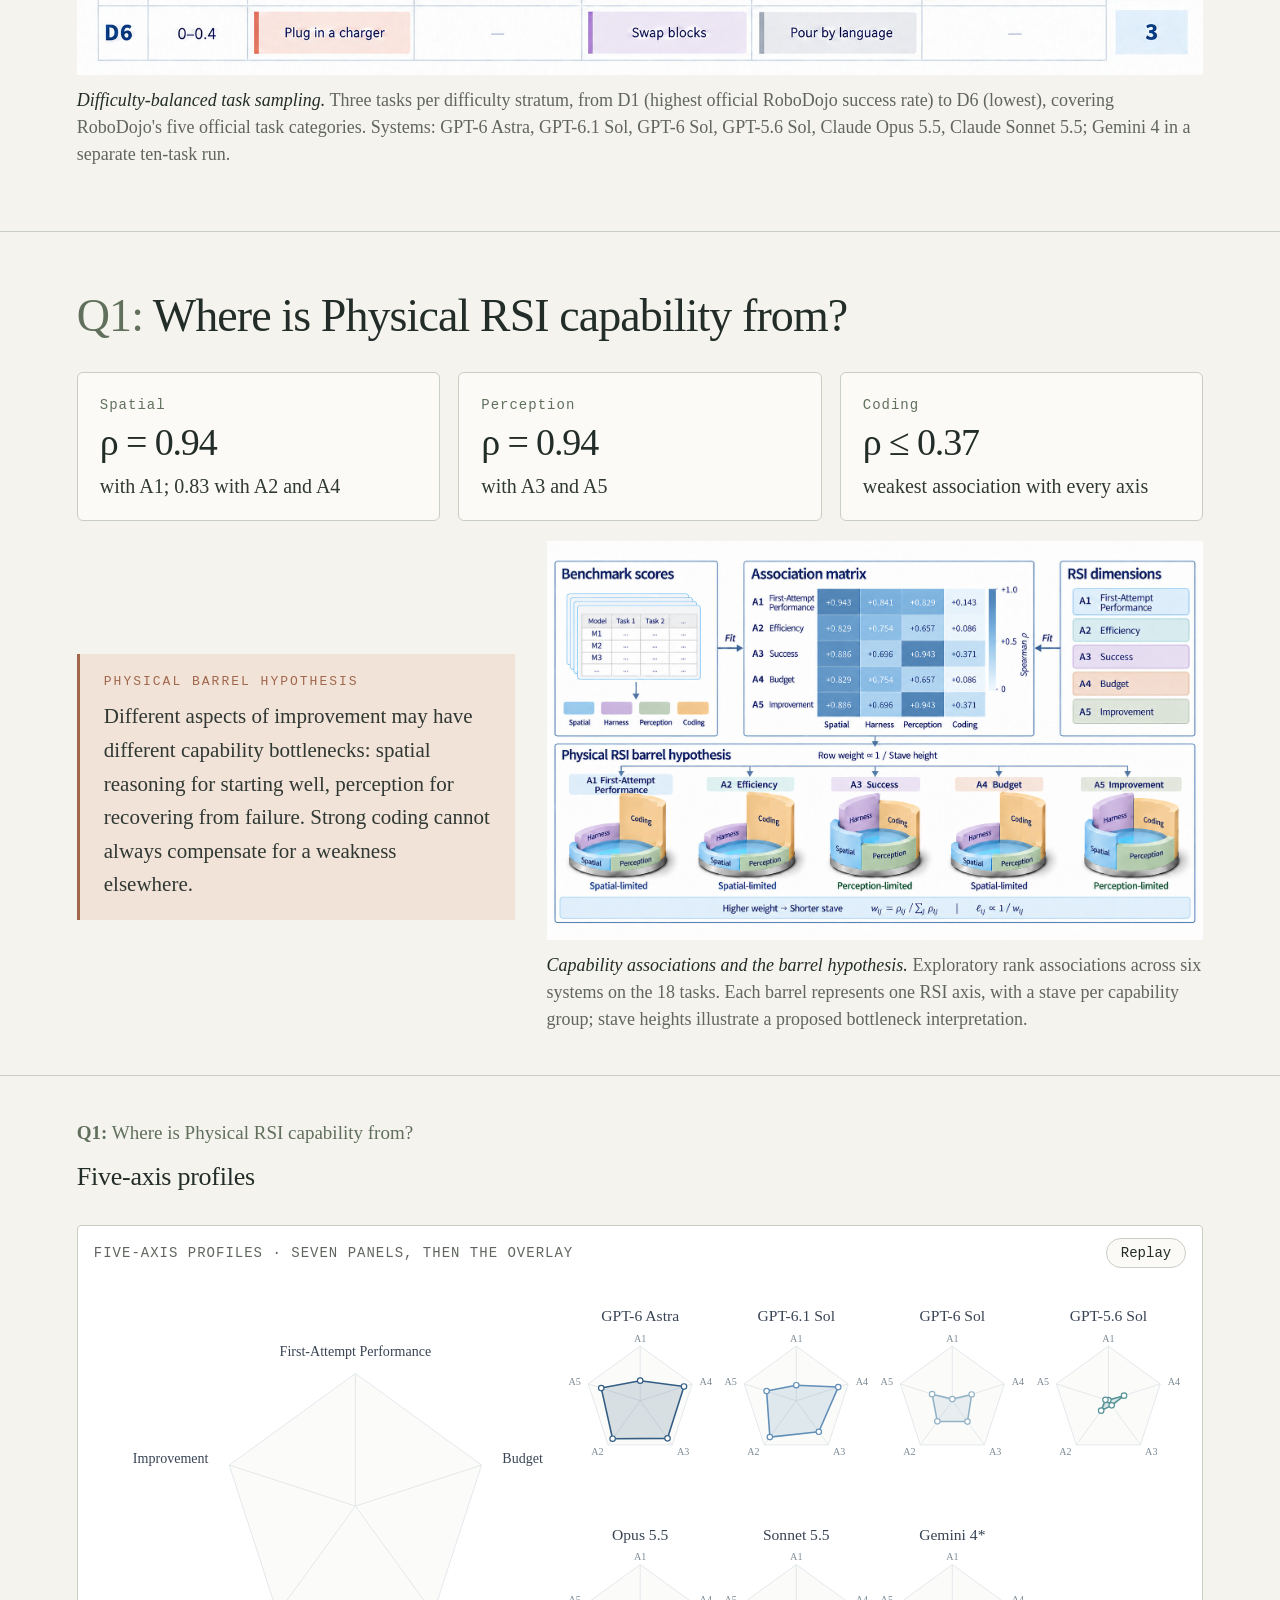
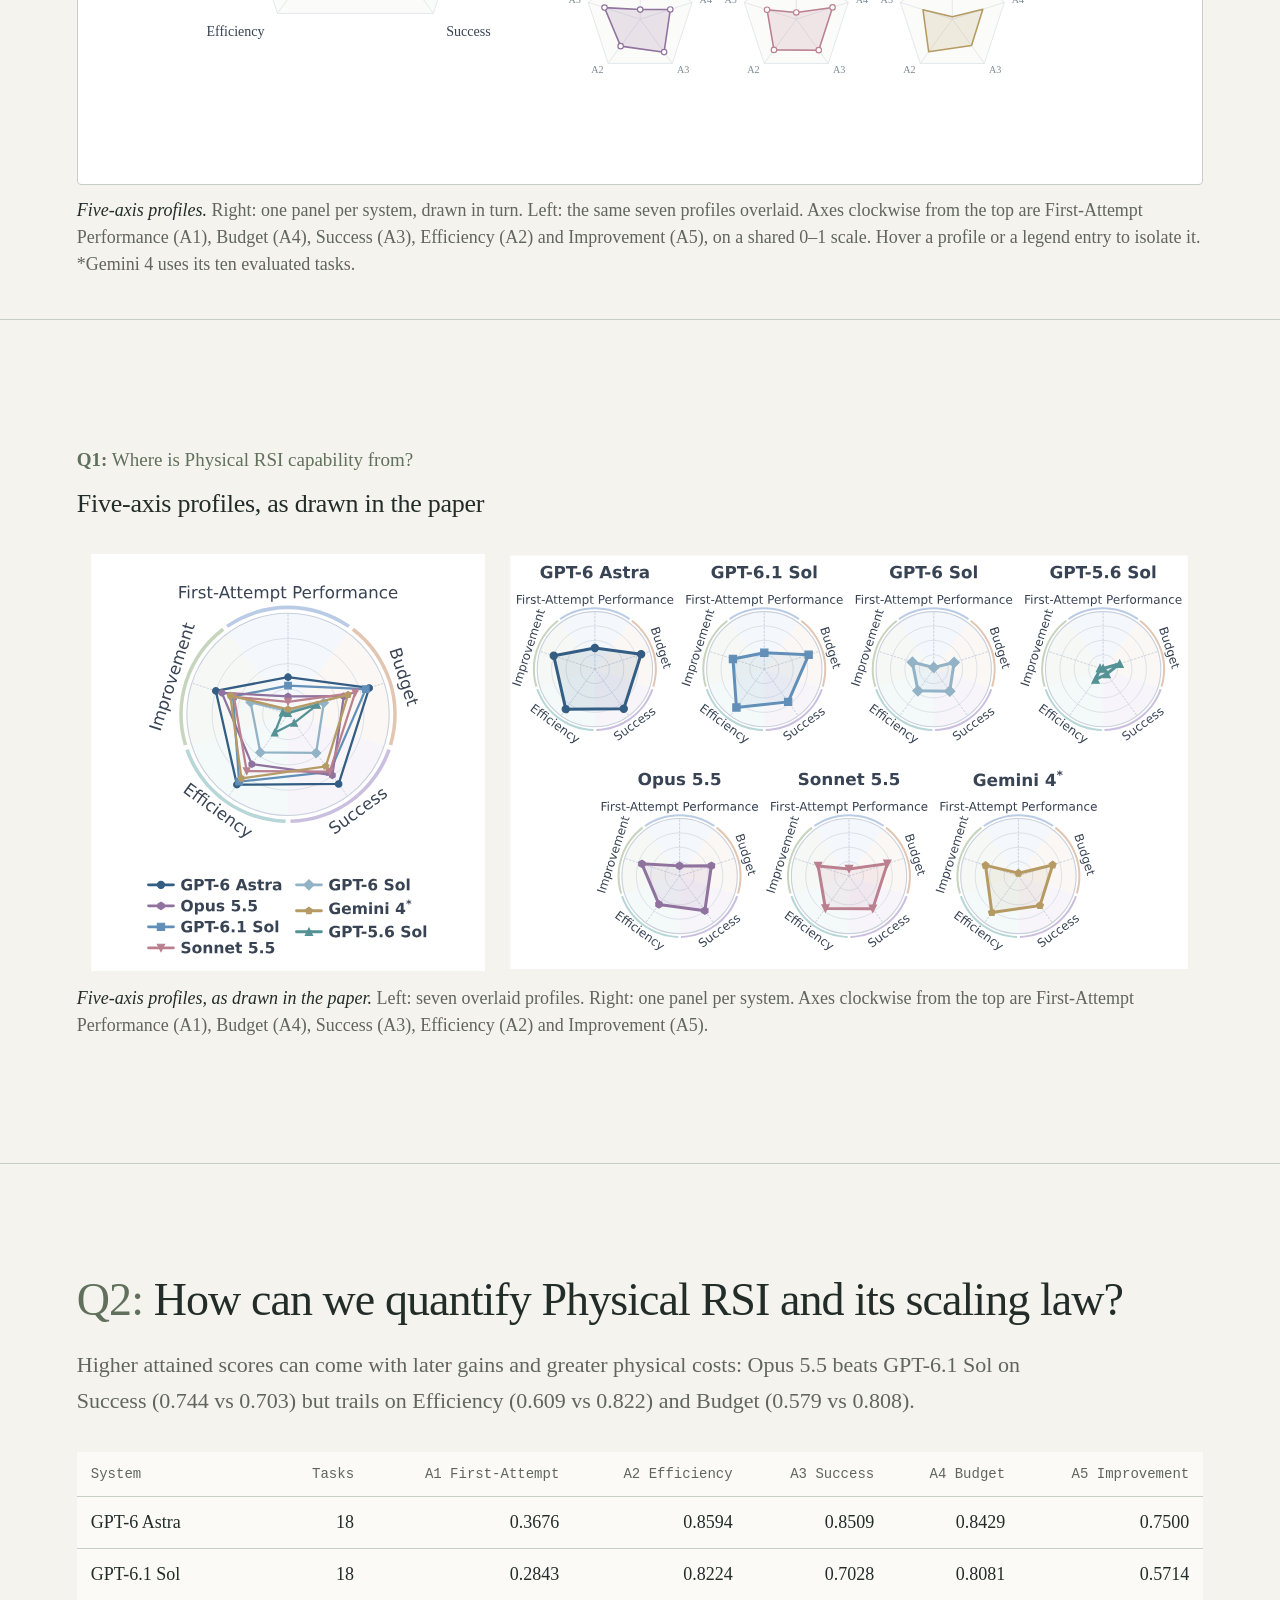
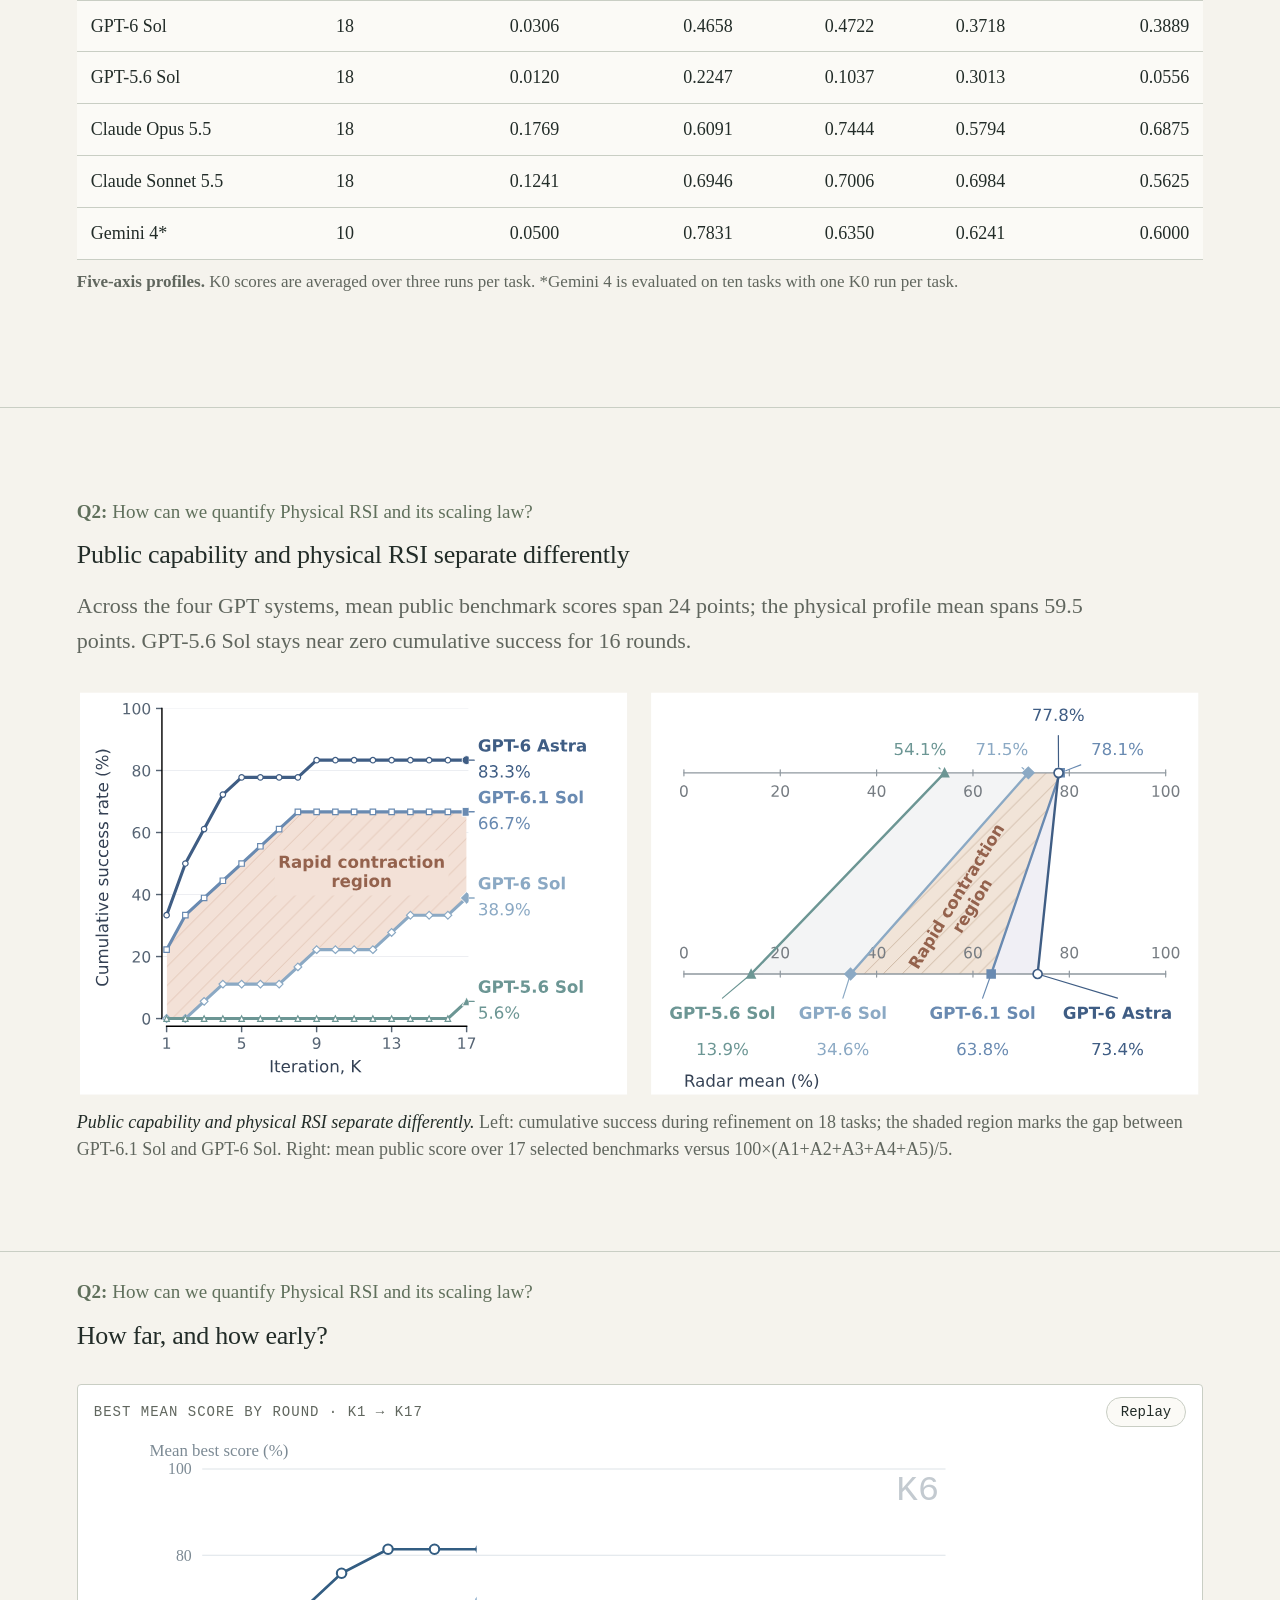
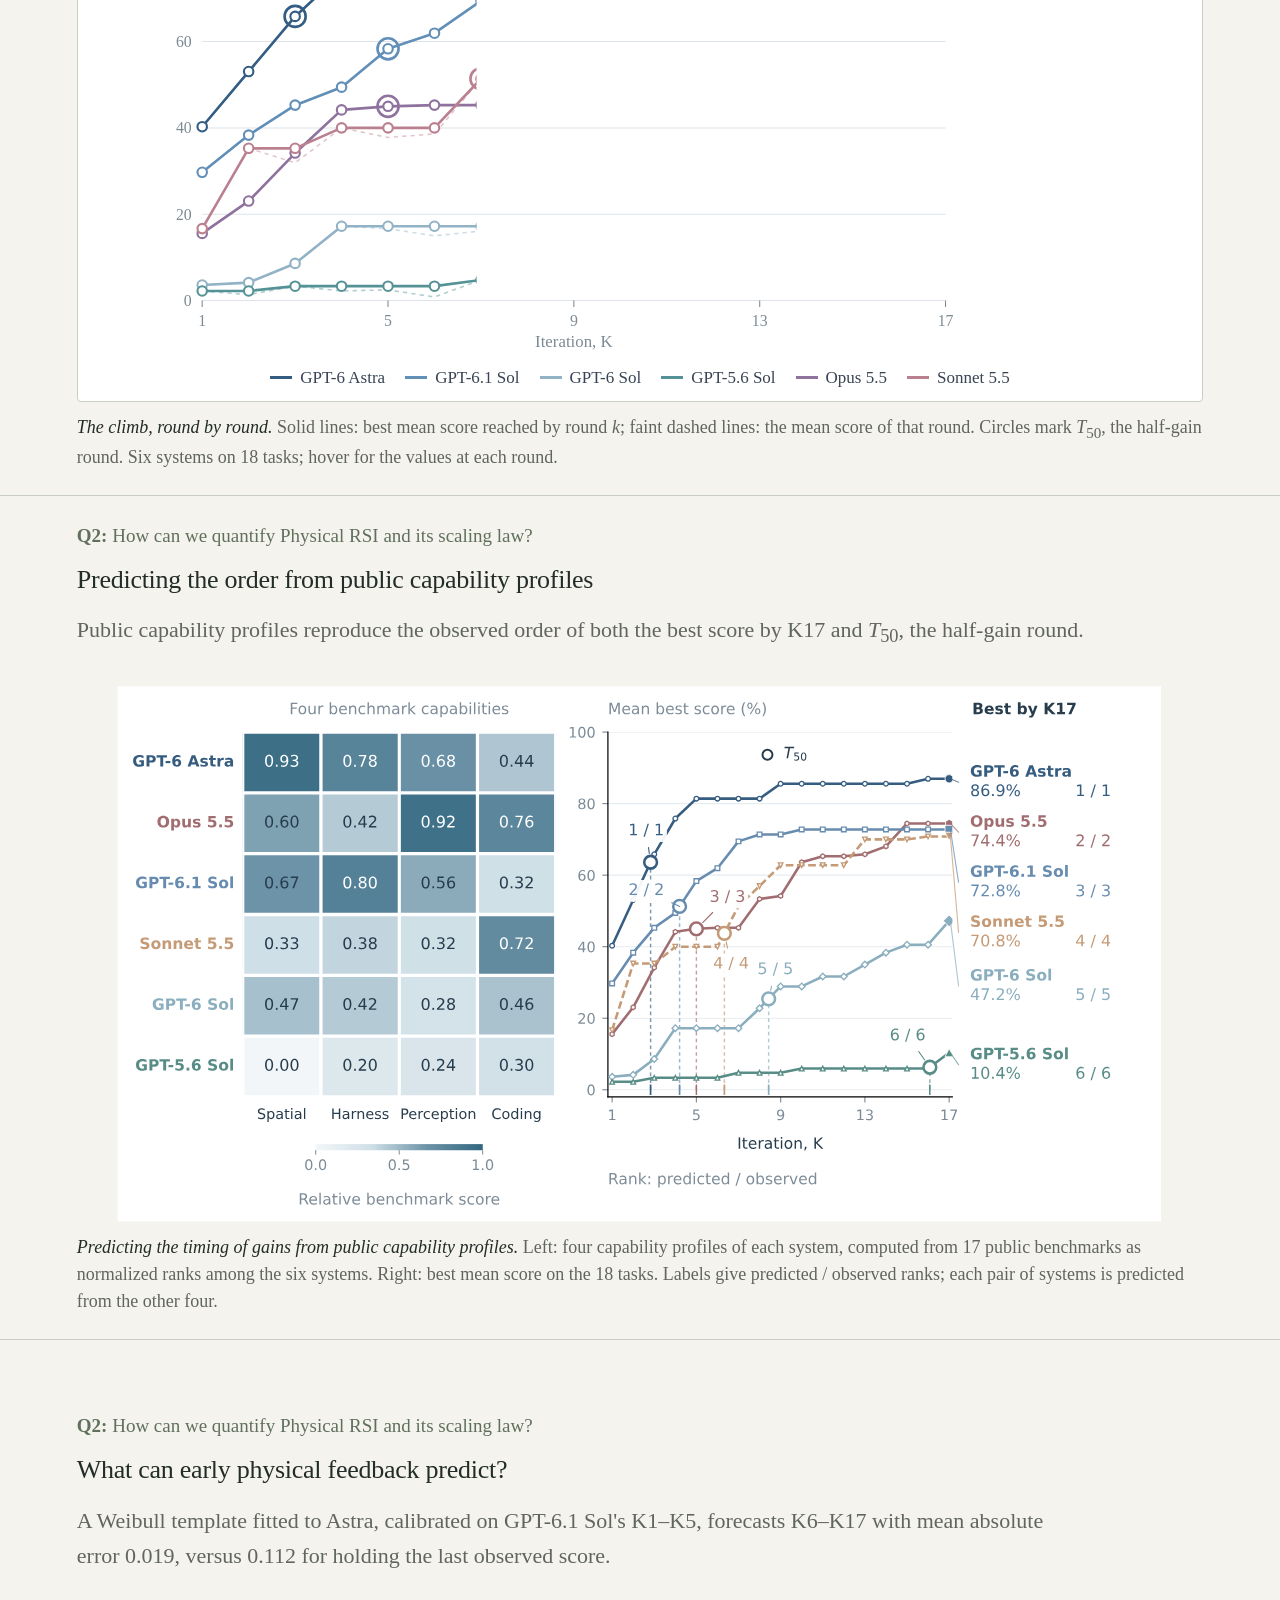
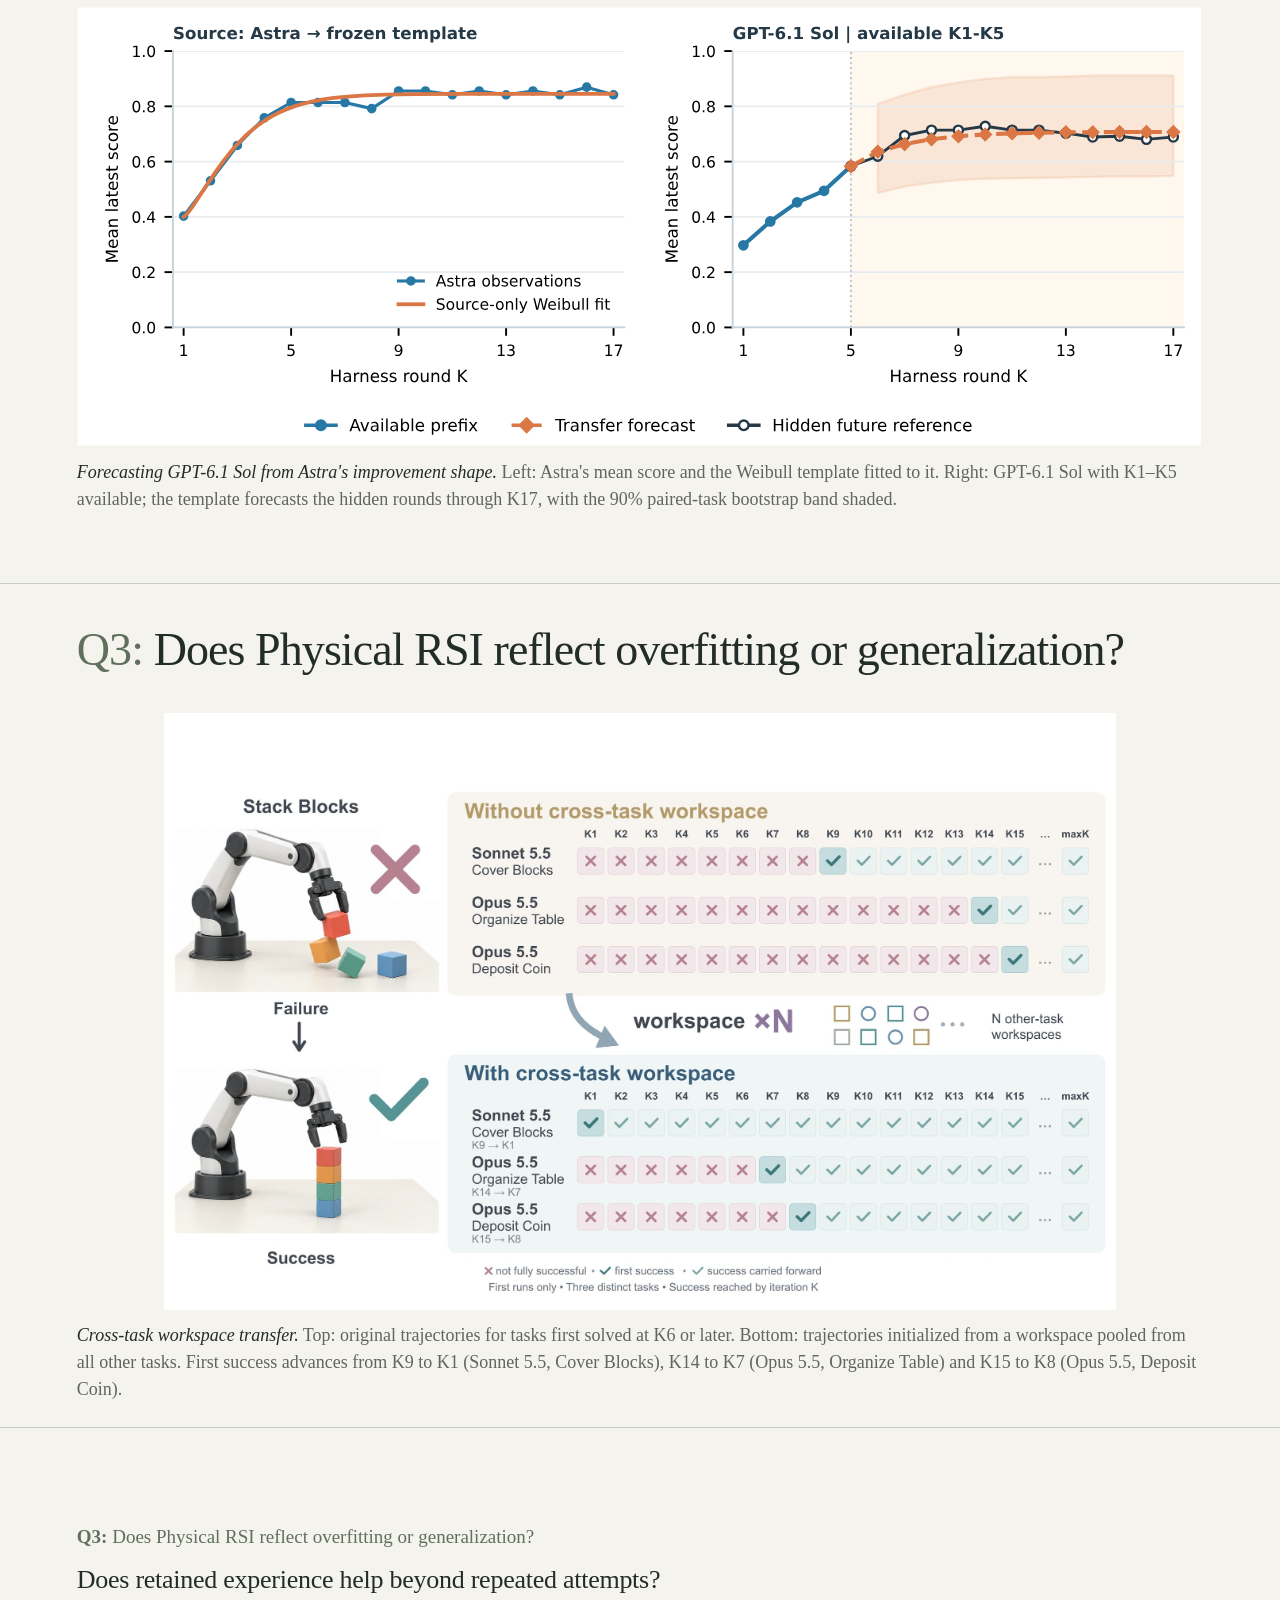
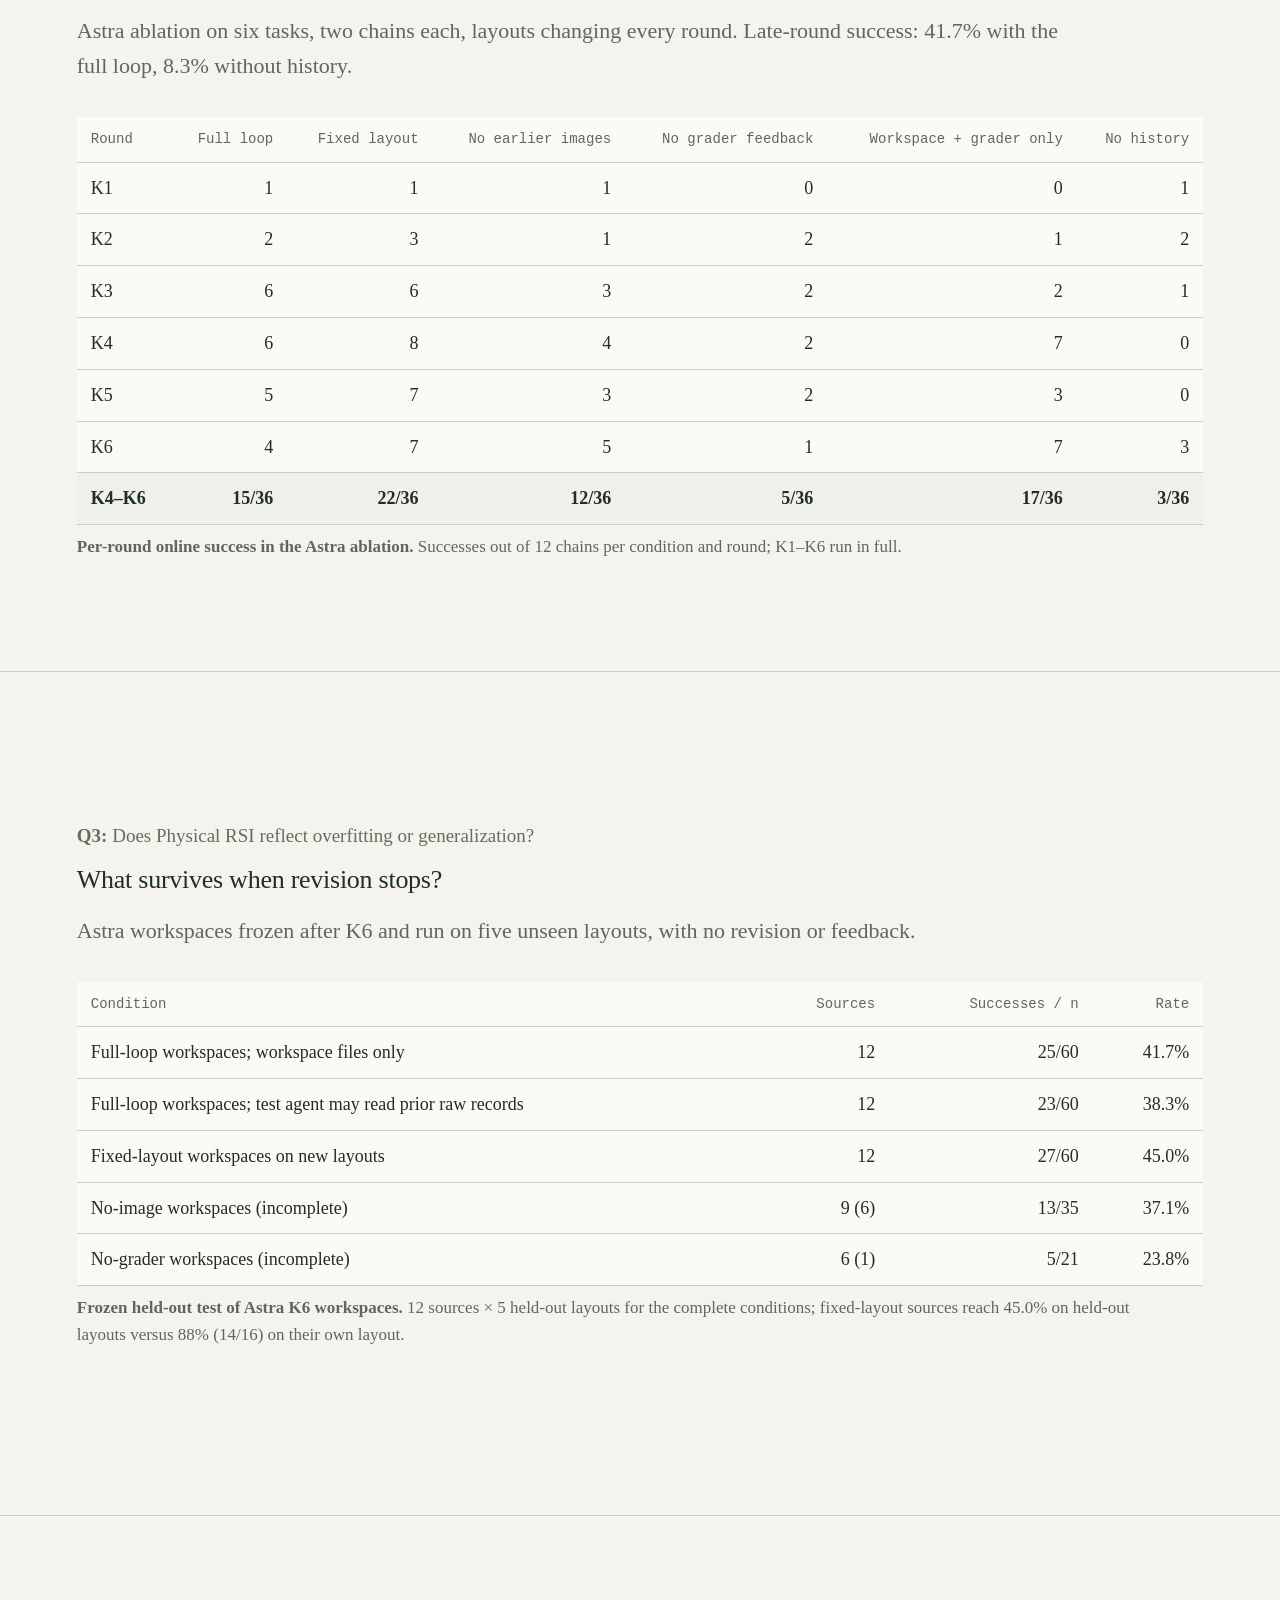
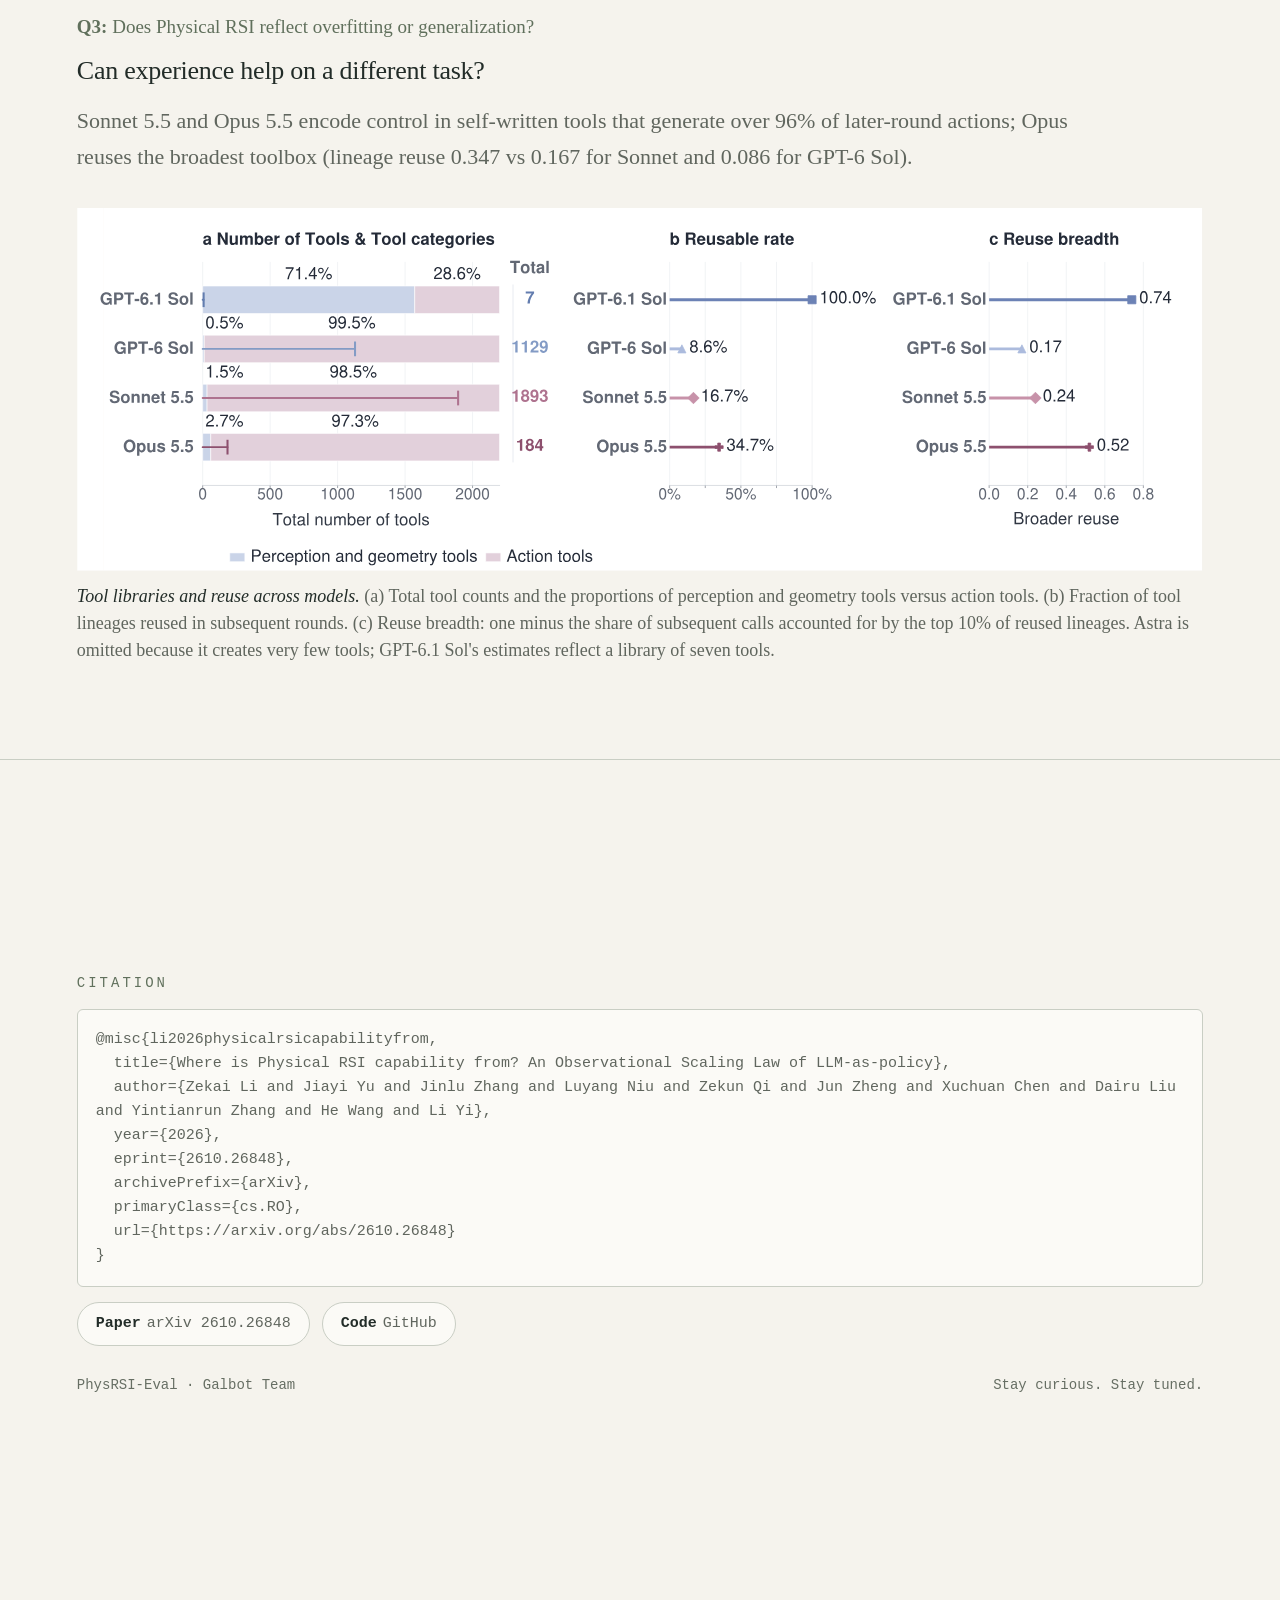
==== commit a7c9be5a: "Radar pages under Q1; numbered question titles; shrinking question label on sub-pages Co-Authored-By" ====
--- a/index.html
+++ b/index.html
@@ -45,6 +45,12 @@
     .stats.two { grid-template-columns: repeat(2, 1fr); }
 
     .eyebrow { color: var(--accent); font-family: 'Courier New', monospace; font-size: 14px; letter-spacing: 3px; text-transform: uppercase; margin: 0; }
+    /* 子页顶部的问题标题：由 h2 大小缩放到小字（类似 macOS 窗口缩放），每次滚入视口重放 */
+    .qlabel { font-family: Georgia, 'Times New Roman', serif; font-size: 19px; line-height: 1.3; color: var(--accent); margin: 0 0 10px; transform-origin: left top; }
+    .qlabel b { font-weight: bold; }
+    .page.in .qlabel { animation: qshrink .75s cubic-bezier(.16, .84, .3, 1) both; }
+    @keyframes qshrink { from { transform: translateY(34px) scale(2.4); opacity: 0; } 60% { opacity: 1; } to { transform: none; opacity: 1; } }
+    .qn { color: var(--accent); }
     h1 { font-size: clamp(38px, 5.4vw, 70px); line-height: 1.12; font-weight: normal; letter-spacing: -.035em; margin: 24px 0 28px; }
     h1 span { display: block; margin-top: 18px; font-size: .6em; line-height: 1.3; font-style: italic; color: var(--accent); }
     .authors { font-size: 20px; line-height: 1.6; margin: 0 0 6px; }
@@ -146,7 +152,7 @@
       .anim { overflow-x: auto; }
       .anim svg { min-width: 640px; }
     }
-    @media (prefers-reduced-motion: reduce) { html { scroll-behavior: auto; } }
+    @media (prefers-reduced-motion: reduce) { html { scroll-behavior: auto; } .page.in .qlabel { animation: none; } }
   </style>
 </head>
 <body>
@@ -229,8 +235,7 @@
 
     <section class="page" id="q1">
       <div class="wrap">
-        <p class="eyebrow">Q1</p>
-        <h2>Where is Physical RSI capability from?</h2>
+        <h2><span class="qn">Q1:</span> Where is Physical RSI capability from?</h2>
         <div class="grid3">
           <div class="card"><span class="tag">Spatial</span><div class="big">&rho; = 0.94</div><p>with A1; 0.83 with A2 and A4</p></div>
           <div class="card"><span class="tag">Perception</span><div class="big">&rho; = 0.94</div><p>with A3 and A5</p></div>
@@ -251,10 +256,38 @@
       </div>
     </section>
 
+    <!-- 雷达图动画：先逐个画出 7 个单模型雷达，再把多边形飞入左侧 overlay -->
+    <section class="page" id="q1-radar-anim">
+      <div class="wrap">
+        <p class="qlabel"><b>Q1:</b> Where is Physical RSI capability from?</p>
+        <h3>Five-axis profiles</h3>
+        <figure>
+          <div class="anim" id="radar-anim">
+            <div class="animbar"><span class="t">Five-axis profiles · seven panels, then the overlay</span><button type="button" data-replay>Replay</button></div>
+            <div class="tip"></div>
+          </div>
+          <figcaption><b>Five-axis profiles.</b> Right: one panel per system, drawn in turn. Left: the same seven profiles overlaid. Axes clockwise from the top are First-Attempt Performance (A1), Budget (A4), Success (A3), Efficiency (A2) and Improvement (A5), on a shared 0&ndash;1 scale. Hover a profile or a legend entry to isolate it. *Gemini 4 uses its ten evaluated tasks.</figcaption>
+        </figure>
+      </div>
+    </section>
+
+    <section class="page" id="q1-radar">
+      <div class="wrap">
+        <p class="qlabel"><b>Q1:</b> Where is Physical RSI capability from?</p>
+        <h3>Five-axis profiles, as drawn in the paper</h3>
+        <figure>
+          <div class="radarpair">
+            <img src="static/img/radar_overlay_7models.svg" alt="Seven five-axis profiles overlaid on one radar chart." loading="lazy">
+            <img src="static/img/radar_panels_7models.svg" alt="One five-axis radar panel per system: GPT-6 Astra, GPT-6.1 Sol, GPT-6 Sol, GPT-5.6 Sol, Opus 5.5, Sonnet 5.5 and Gemini 4." loading="lazy">
+          </div>
+          <figcaption><b>Five-axis profiles, as drawn in the paper.</b> Left: seven overlaid profiles. Right: one panel per system. Axes clockwise from the top are First-Attempt Performance (A1), Budget (A4), Success (A3), Efficiency (A2) and Improvement (A5).</figcaption>
+        </figure>
+      </div>
+    </section>
+
     <section class="page" id="q2">
       <div class="wrap">
-        <p class="eyebrow">Q2</p>
-        <h2>How can we quantify Physical RSI and its scaling law?</h2>
+        <h2><span class="qn">Q2:</span> How can we quantify Physical RSI and its scaling law?</h2>
         <p class="lead">Higher attained scores can come with later gains and greater physical costs: Opus 5.5 beats GPT-6.1 Sol on Success (0.744 vs 0.703) but trails on Efficiency (0.609 vs 0.822) and Budget (0.579 vs 0.808).</p>
         <div class="table-wrap"><table>
           <thead><tr><th>System</th><th>Tasks</th><th>A1 First-Attempt</th><th>A2 Efficiency</th><th>A3 Success</th><th>A4 Budget</th><th>A5 Improvement</th></tr></thead>
@@ -272,36 +305,9 @@
       </div>
     </section>
 
-    <!-- 雷达图动画：先逐个画出 7 个单模型雷达，再把多边形飞入左侧 overlay -->
-    <section class="page" id="q2-radar-anim">
-      <div class="wrap">
-        <p class="eyebrow">Q2 · Five-axis profiles</p>
-        <figure>
-          <div class="anim" id="radar-anim">
-            <div class="animbar"><span class="t">Five-axis profiles · seven panels, then the overlay</span><button type="button" data-replay>Replay</button></div>
-            <div class="tip"></div>
-          </div>
-          <figcaption><b>Five-axis profiles.</b> Right: one panel per system, drawn in turn. Left: the same seven profiles overlaid. Axes clockwise from the top are First-Attempt Performance (A1), Budget (A4), Success (A3), Efficiency (A2) and Improvement (A5), on a shared 0&ndash;1 scale. Hover a profile or a legend entry to isolate it. *Gemini 4 uses its ten evaluated tasks.</figcaption>
-        </figure>
-      </div>
-    </section>
-
-    <section class="page" id="q2-radar">
-      <div class="wrap">
-        <p class="eyebrow">Q2 · Five-axis profiles</p>
-        <figure>
-          <div class="radarpair">
-            <img src="static/img/radar_overlay_7models.svg" alt="Seven five-axis profiles overlaid on one radar chart." loading="lazy">
-            <img src="static/img/radar_panels_7models.svg" alt="One five-axis radar panel per system: GPT-6 Astra, GPT-6.1 Sol, GPT-6 Sol, GPT-5.6 Sol, Opus 5.5, Sonnet 5.5 and Gemini 4." loading="lazy">
-          </div>
-          <figcaption><b>Five-axis profiles, as drawn in the paper.</b> Left: seven overlaid profiles. Right: one panel per system. Axes clockwise from the top are First-Attempt Performance (A1), Budget (A4), Success (A3), Efficiency (A2) and Improvement (A5).</figcaption>
-        </figure>
-      </div>
-    </section>
-
     <section class="page" id="q2-killzone">
       <div class="wrap">
-        <p class="eyebrow">Q2 · Public capability vs. physical RSI</p>
+        <p class="qlabel"><b>Q2:</b> How can we quantify Physical RSI and its scaling law?</p>
         <h3>Public capability and physical RSI separate differently</h3>
         <p class="lead">Across the four GPT systems, mean public benchmark scores span 24 points; the physical profile mean spans 59.5 points. GPT-5.6 Sol stays near zero cumulative success for 16 rounds.</p>
         <figure>
@@ -314,7 +320,7 @@
     <!-- Figure 7 折线动画：各模型 best mean score 随 K 轮次爬升；数据来自本地已核验结果包 reference18 -->
     <section class="page" id="q2-climb">
       <div class="wrap">
-        <p class="eyebrow">Q2 · Observational scaling</p>
+        <p class="qlabel"><b>Q2:</b> How can we quantify Physical RSI and its scaling law?</p>
         <h3>How far, and how early?</h3>
         <figure>
           <div class="anim" id="climb-anim">
@@ -328,7 +334,7 @@
 
     <section class="page" id="q2-k50">
       <div class="wrap">
-        <p class="eyebrow">Q2 · Observational scaling</p>
+        <p class="qlabel"><b>Q2:</b> How can we quantify Physical RSI and its scaling law?</p>
         <h3>Predicting the order from public capability profiles</h3>
         <p class="lead">Public capability profiles reproduce the observed order of both the best score by K17 and <i>T</i><sub>50</sub>, the half-gain round.</p>
         <figure>
@@ -340,7 +346,7 @@
 
     <section class="page" id="q2-forecast">
       <div class="wrap">
-        <p class="eyebrow">Q2 · Early physical feedback</p>
+        <p class="qlabel"><b>Q2:</b> How can we quantify Physical RSI and its scaling law?</p>
         <h3>What can early physical feedback predict?</h3>
         <p class="lead">A Weibull template fitted to Astra, calibrated on GPT-6.1 Sol's K1&ndash;K5, forecasts K6&ndash;K17 with mean absolute error 0.019, versus 0.112 for holding the last observed score.</p>
         <figure>
@@ -352,8 +358,7 @@
 
     <section class="page" id="q3">
       <div class="wrap">
-        <p class="eyebrow">Q3</p>
-        <h2>Does Physical RSI reflect overfitting or generalization?</h2>
+        <h2><span class="qn">Q3:</span> Does Physical RSI reflect overfitting or generalization?</h2>
         <figure>
           <img src="static/img/cross_task_transfer.jpg" alt="Three task chains with and without a transferred workspace: first success moves from K9 to K1 for Sonnet 5.5 on Cover Blocks, from K14 to K7 for Opus 5.5 on Organize Table, and from K15 to K8 for Opus 5.5 on Deposit Coin." loading="lazy">
           <figcaption><b>Cross-task workspace transfer.</b> Top: original trajectories for tasks first solved at K6 or later. Bottom: trajectories initialized from a workspace pooled from all other tasks. First success advances from K9 to K1 (Sonnet 5.5, Cover Blocks), K14 to K7 (Opus 5.5, Organize Table) and K15 to K8 (Opus 5.5, Deposit Coin).</figcaption>
@@ -363,7 +368,7 @@
 
     <section class="page" id="q3-ablation">
       <div class="wrap">
-        <p class="eyebrow">Q3 · Ablation</p>
+        <p class="qlabel"><b>Q3:</b> Does Physical RSI reflect overfitting or generalization?</p>
         <h3>Does retained experience help beyond repeated attempts?</h3>
         <p class="lead">Astra ablation on six tasks, two chains each, layouts changing every round. Late-round success: 41.7% with the full loop, 8.3% without history.</p>
         <div class="table-wrap"><table>
@@ -384,7 +389,7 @@
 
     <section class="page" id="q3-frozen">
       <div class="wrap">
-        <p class="eyebrow">Q3 · Frozen workspaces</p>
+        <p class="qlabel"><b>Q3:</b> Does Physical RSI reflect overfitting or generalization?</p>
         <h3>What survives when revision stops?</h3>
         <p class="lead">Astra workspaces frozen after K6 and run on five unseen layouts, with no revision or feedback.</p>
         <div class="table-wrap"><table>
@@ -403,7 +408,7 @@
 
     <section class="page" id="q3-tools">
       <div class="wrap">
-        <p class="eyebrow">Q3 · Tool reuse</p>
+        <p class="qlabel"><b>Q3:</b> Does Physical RSI reflect overfitting or generalization?</p>
         <h3>Can experience help on a different task?</h3>
         <p class="lead">Sonnet 5.5 and Opus 5.5 encode control in self-written tools that generate over 96% of later-round actions; Opus reuses the broadest toolbox (lineage reuse 0.347 vs 0.167 for Sonnet and 0.086 for GPT-6 Sol).</p>
         <figure>
@@ -544,6 +549,19 @@
     tip.style.left = (left + box.scrollLeft) + 'px'; tip.style.top = top + 'px';
   }
 
+  /* ---------------- 问题标题缩放：子页滚入视口时从 h2 大小缩成页首小标签 ---------------- */
+  (function qlabelZoom() {
+    var pages = Array.prototype.slice.call(document.querySelectorAll('.page')).filter(function (p) { return p.querySelector('.qlabel'); });
+    if (!('IntersectionObserver' in window) || REDUCED) { pages.forEach(function (p) { p.classList.add('in'); }); return; }
+    var io = new IntersectionObserver(function (es) {
+      es.forEach(function (e) {
+        e.target.classList.remove('in');
+        if (e.isIntersecting) { void e.target.offsetWidth; e.target.classList.add('in'); }
+      });
+    }, { threshold: 0.5 });
+    pages.forEach(function (p) { io.observe(p); });
+  })();
+
   /* ---------------- 首页背景：叠加雷达 → 折线爬升，交替循环 ---------------- */
   (function heroBg() {
     var host = document.getElementById('hero-bg'); if (!host) return;
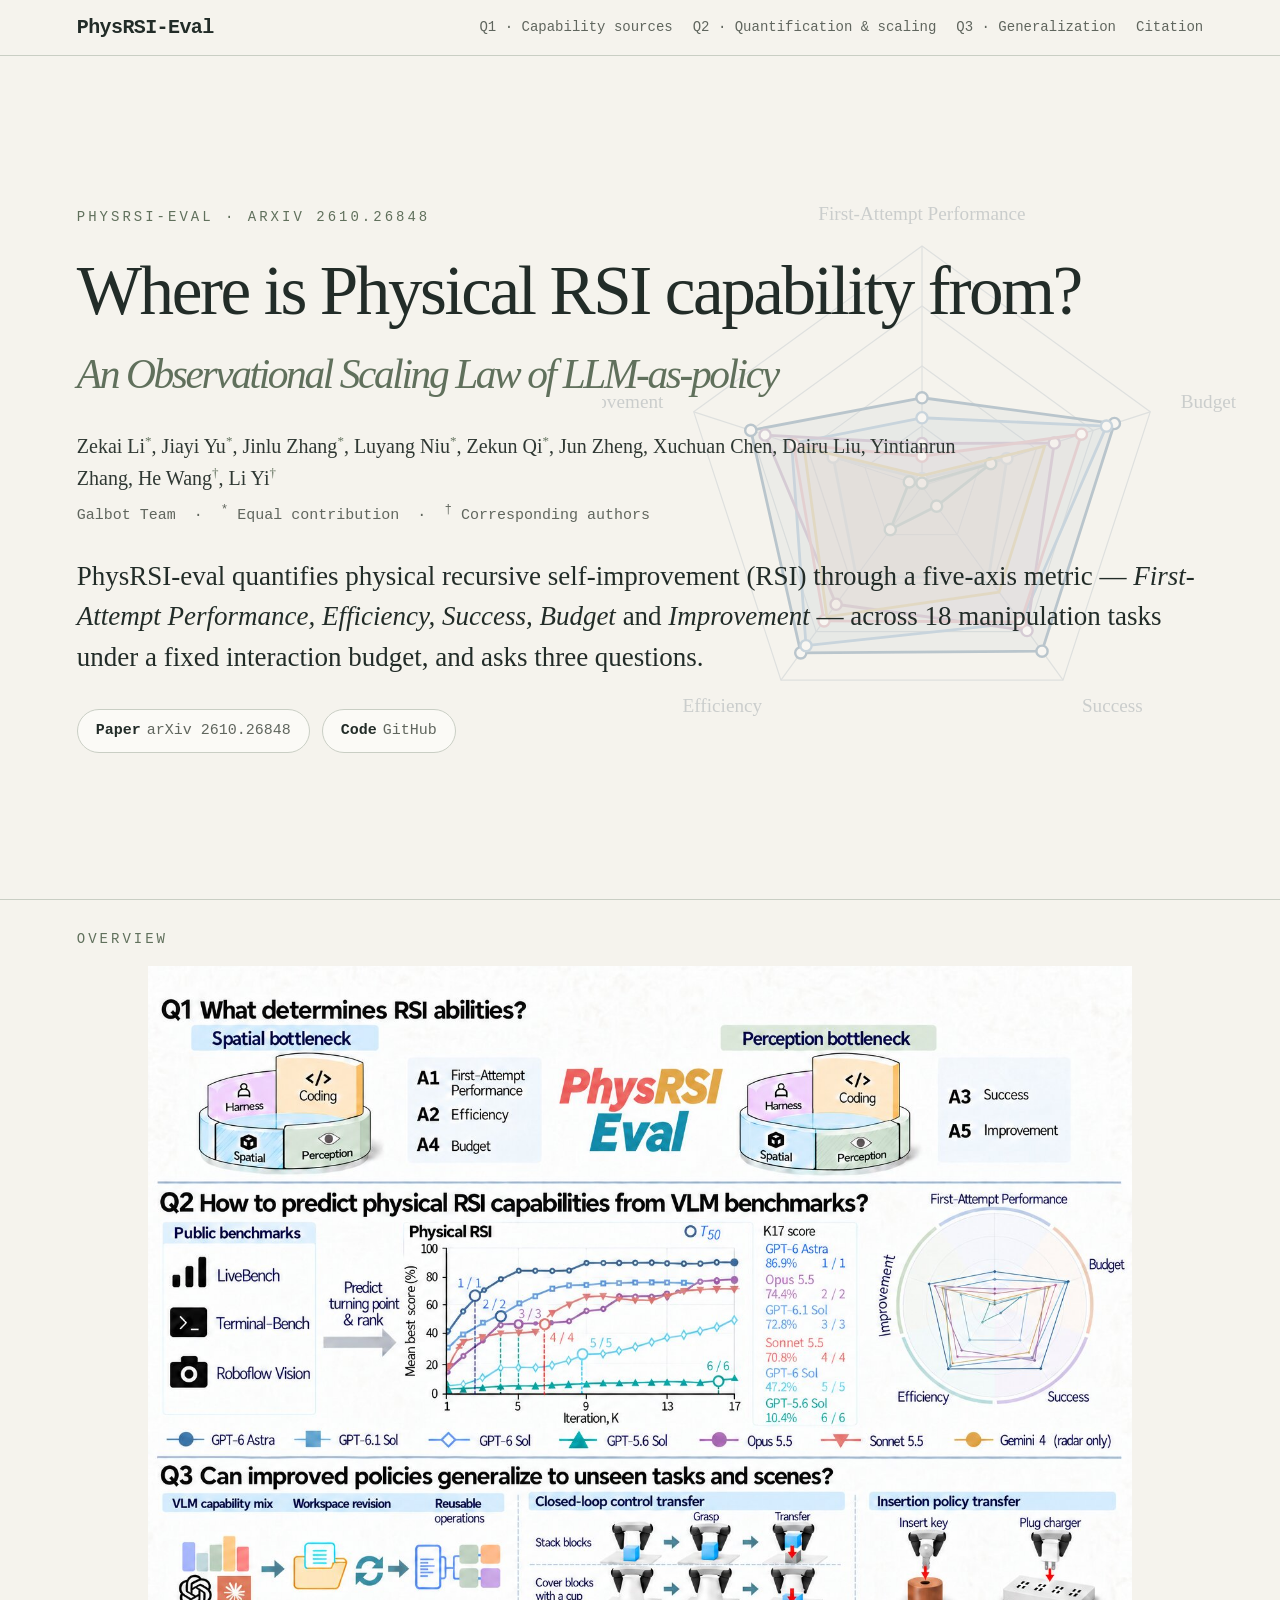
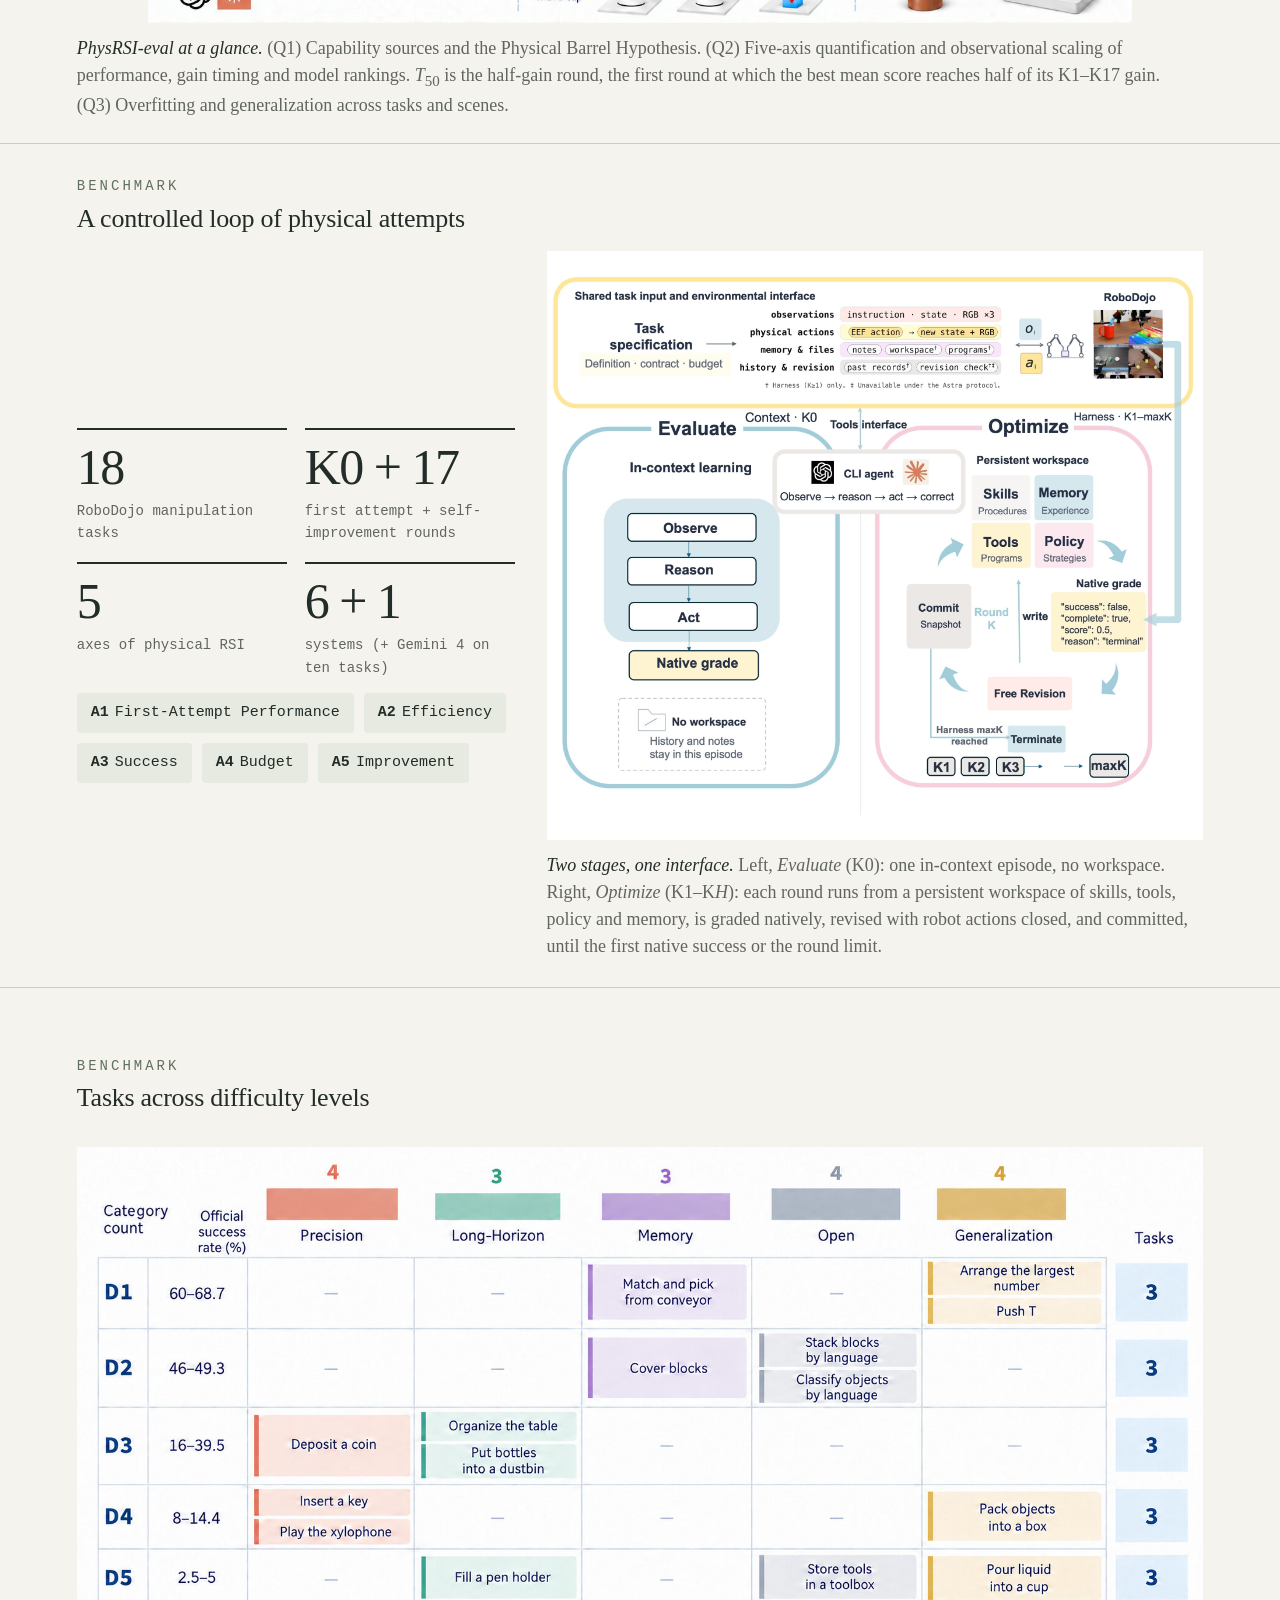
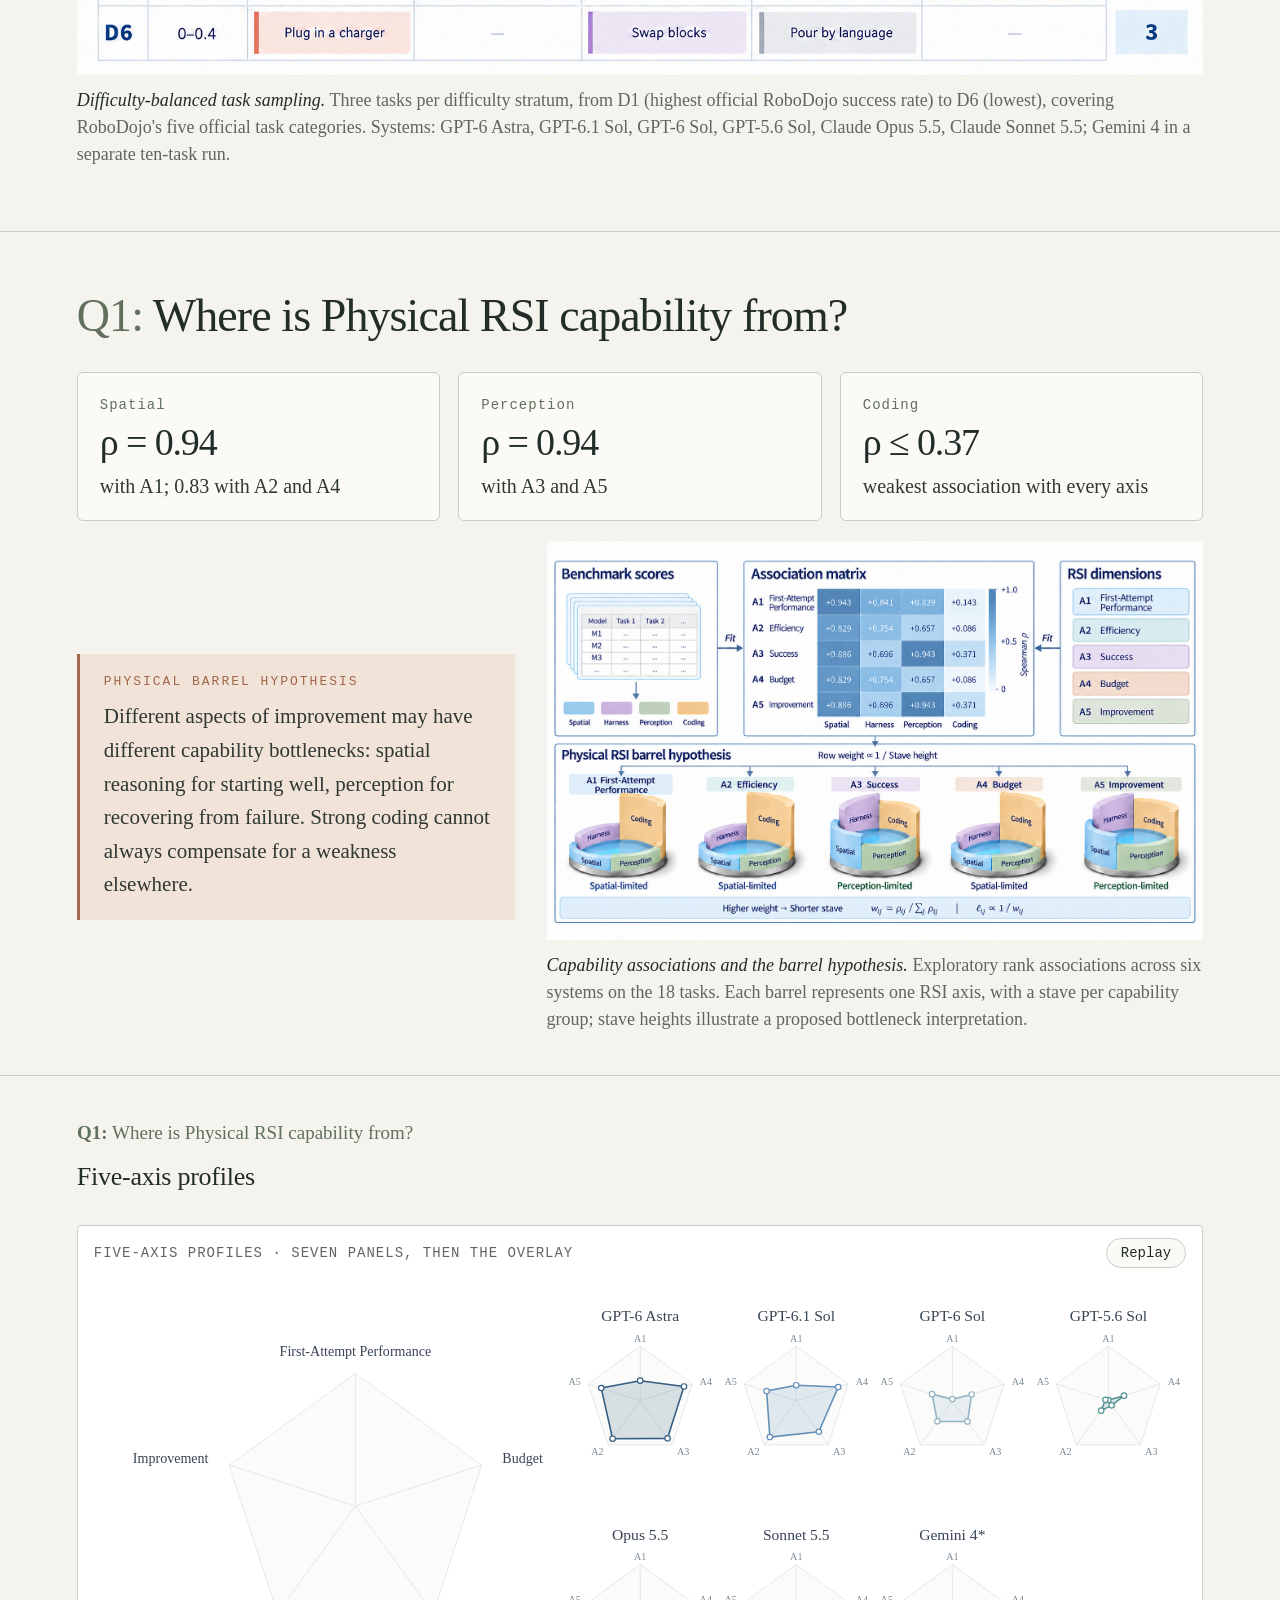
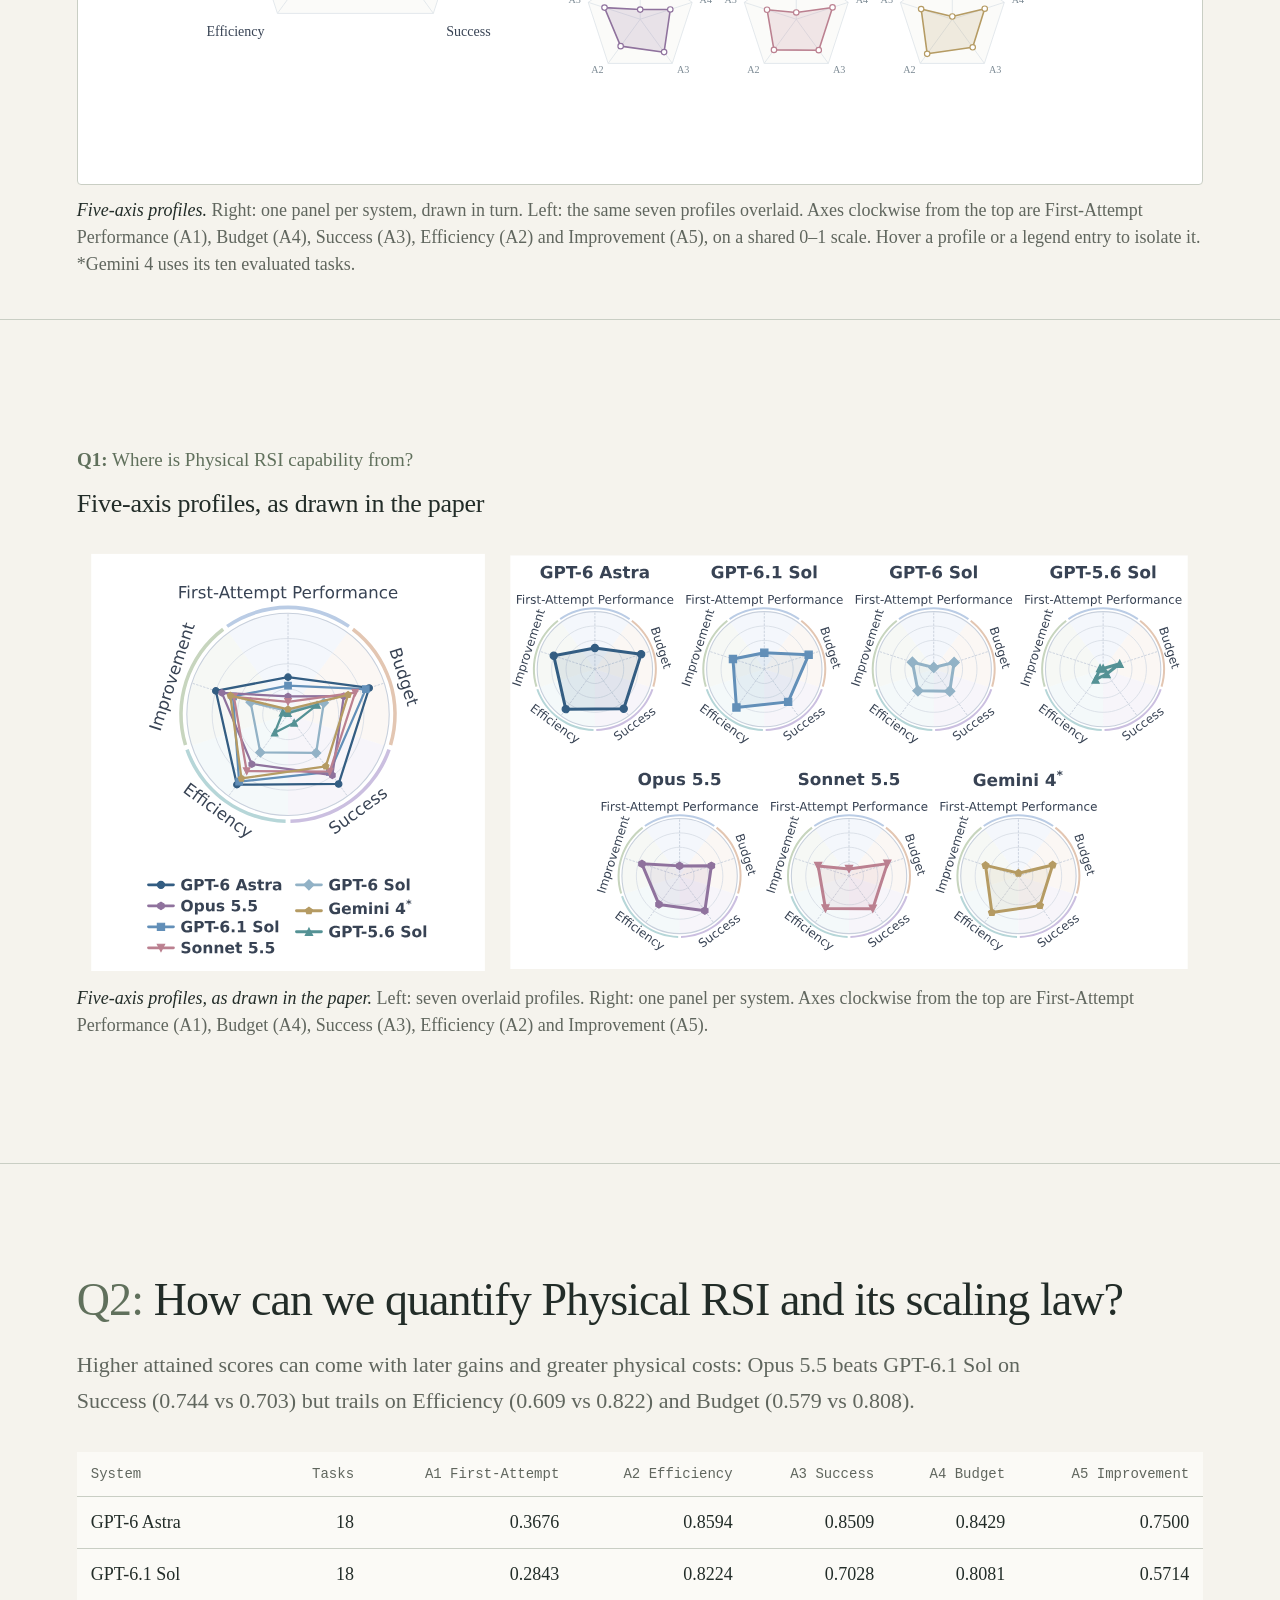
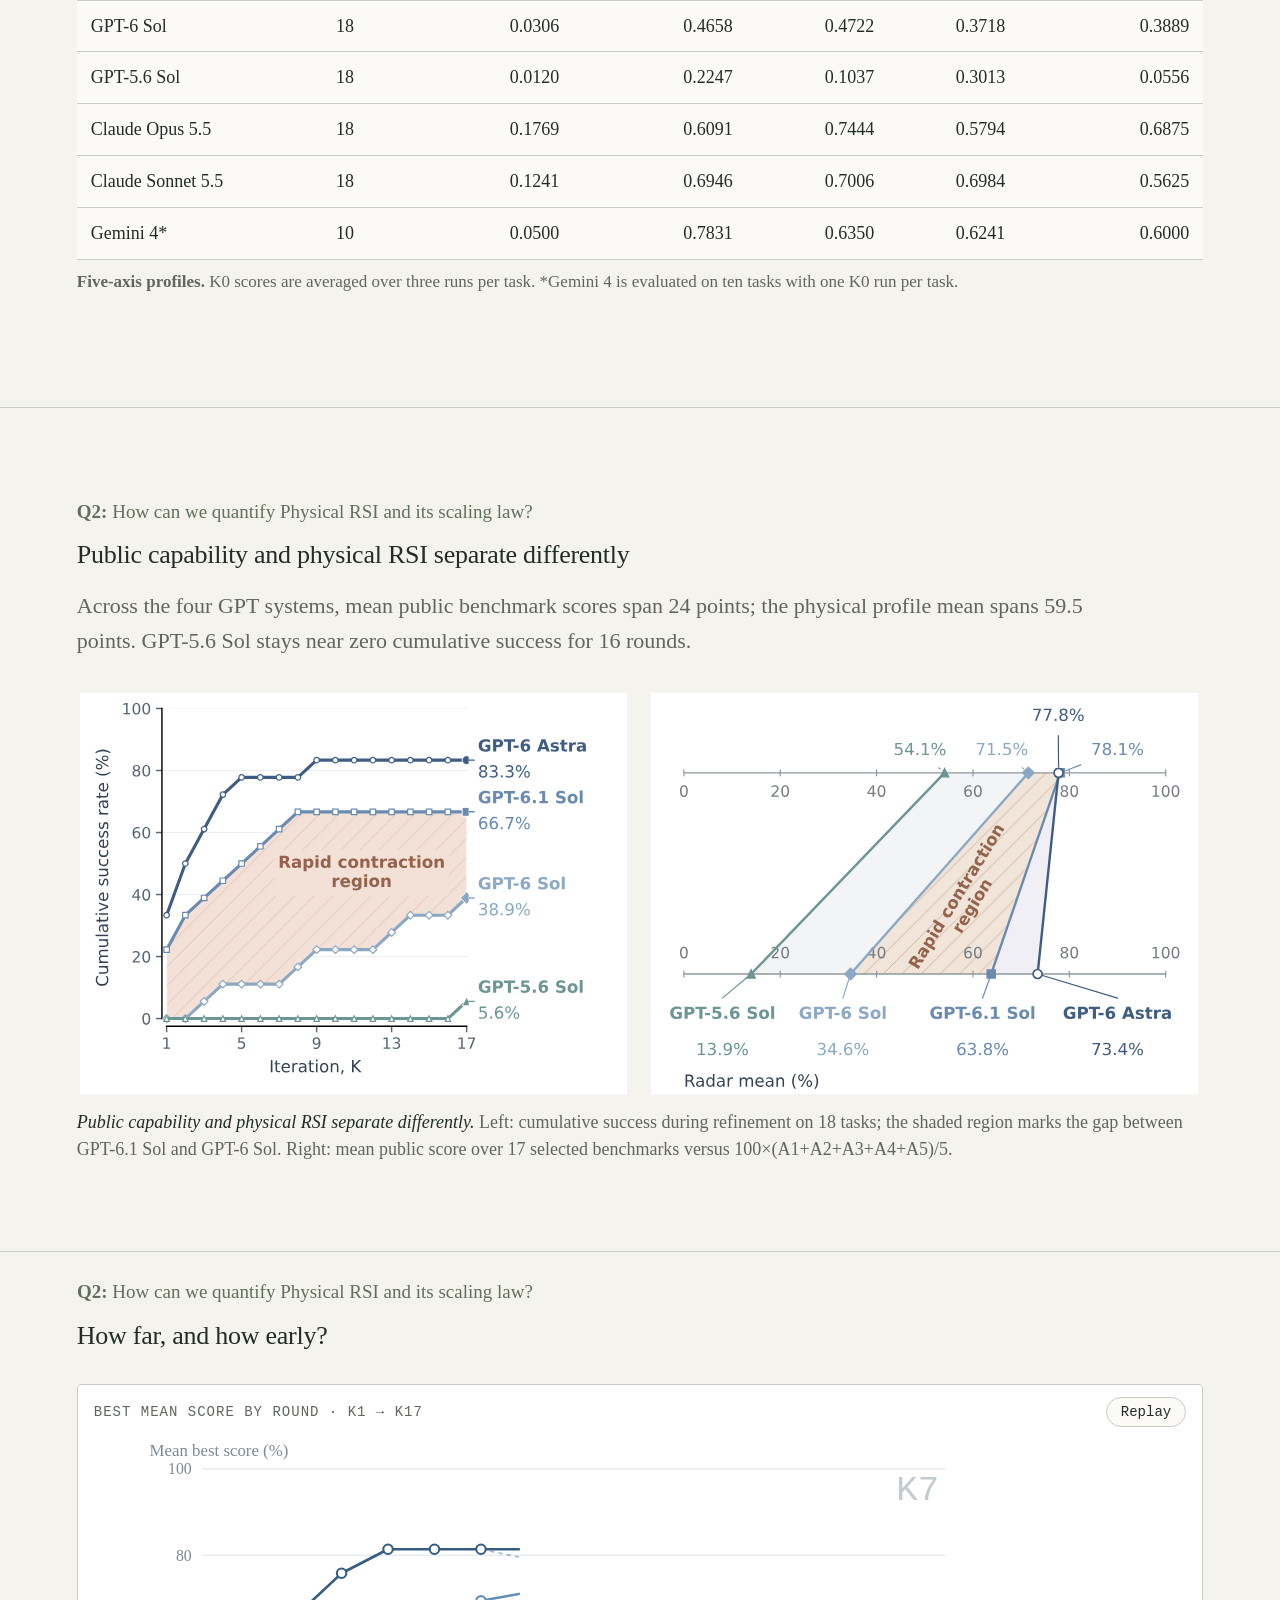
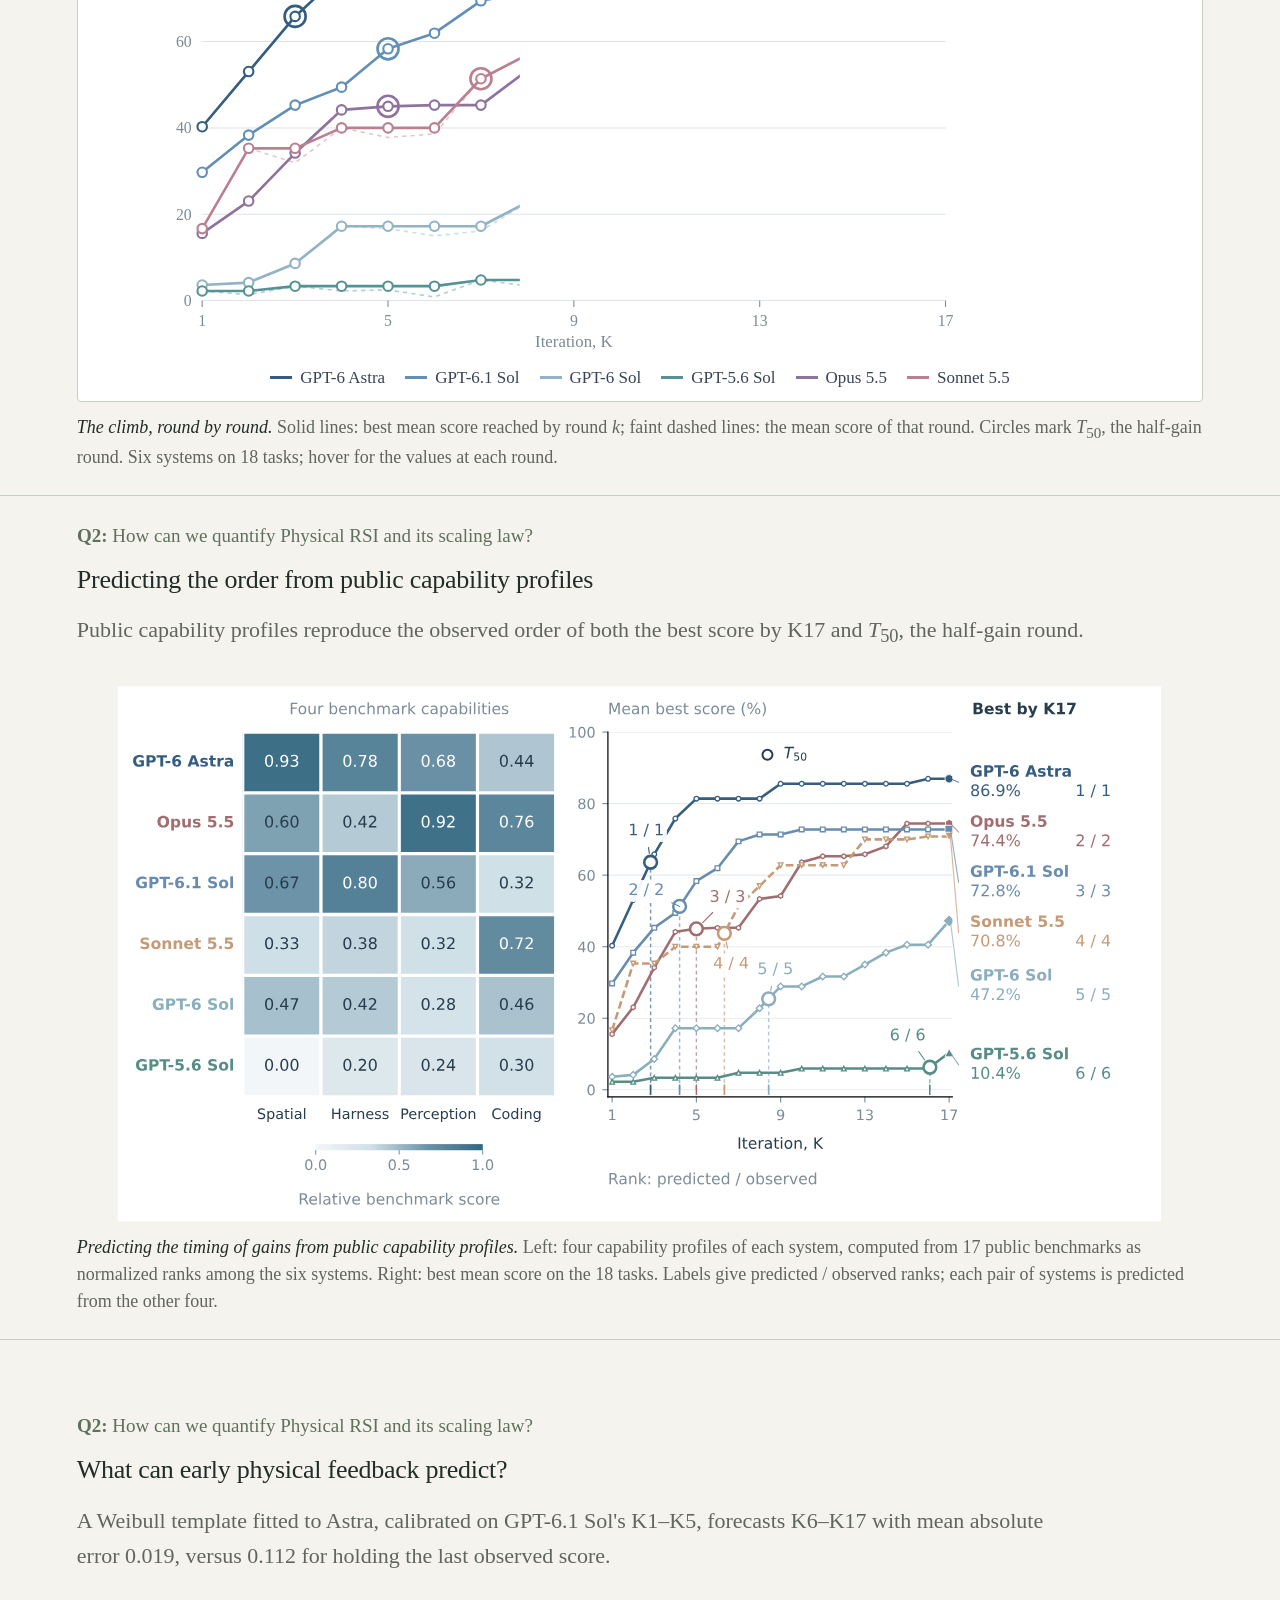
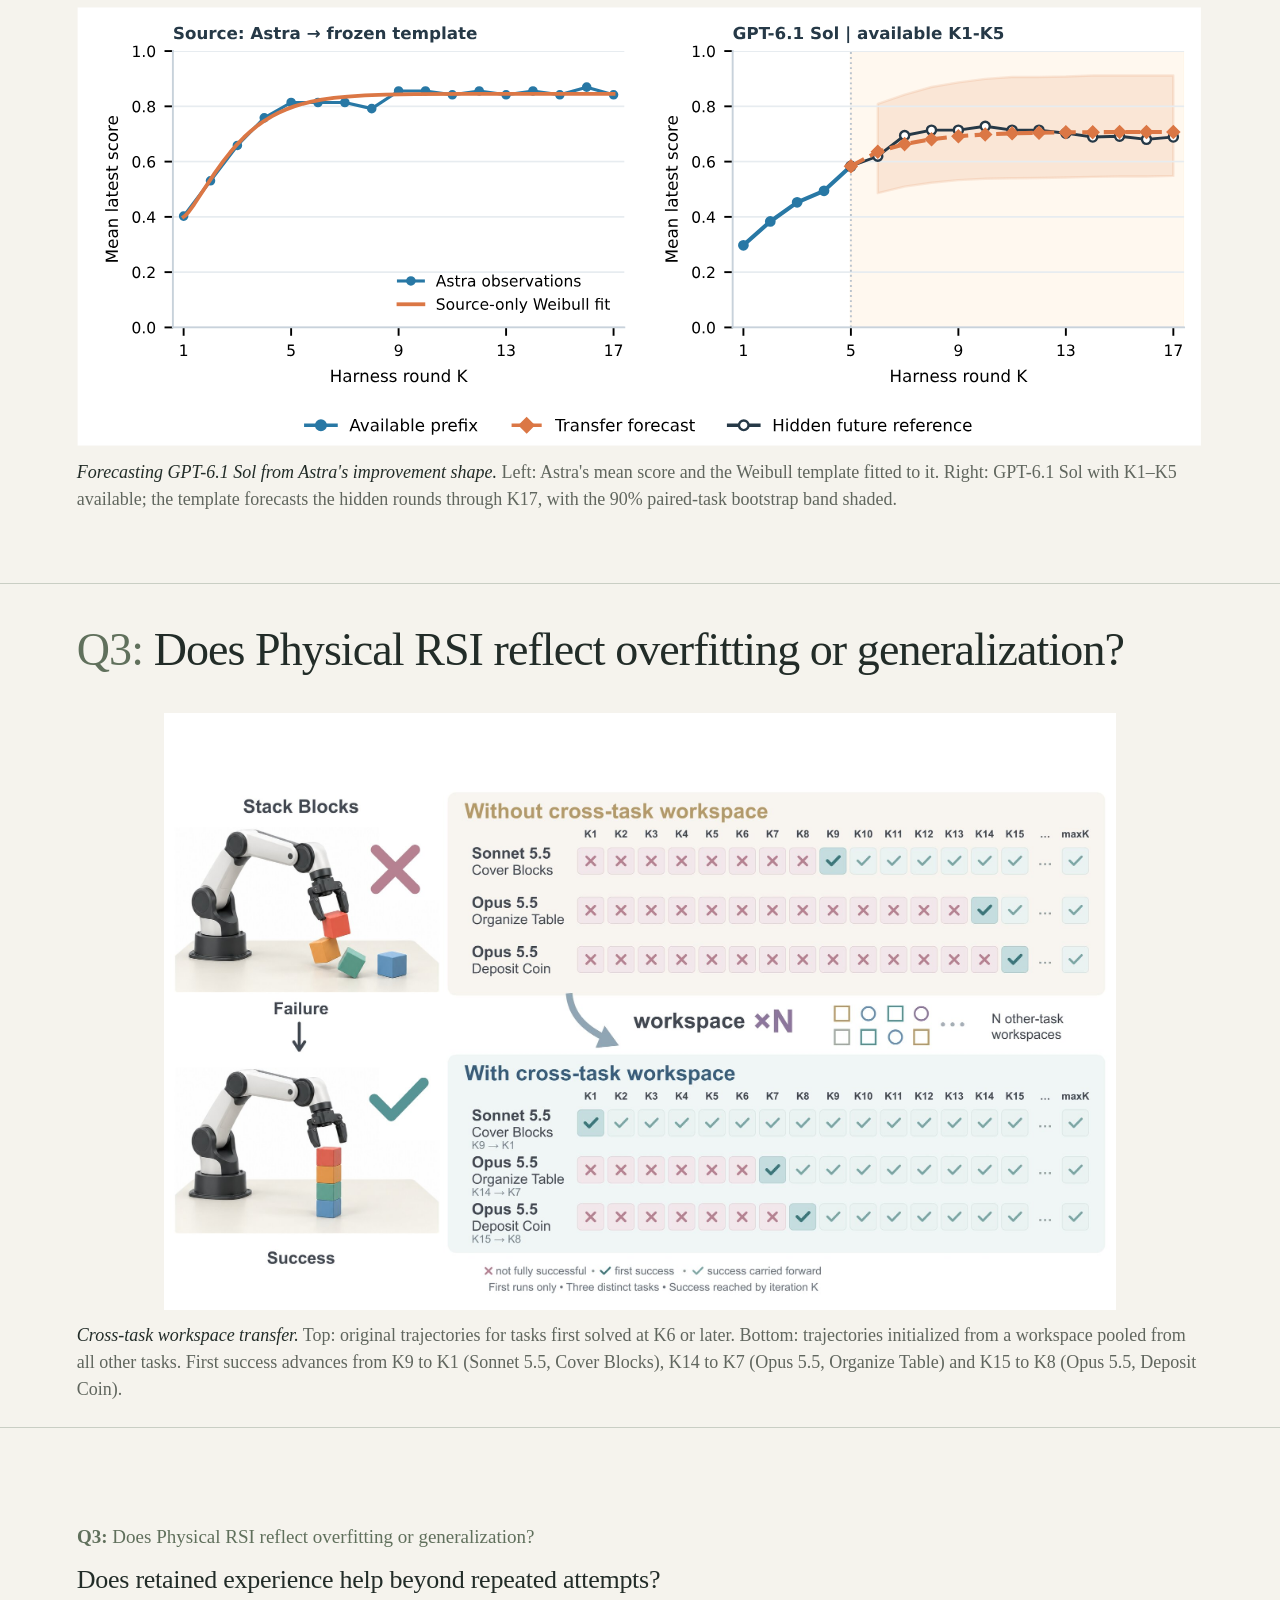
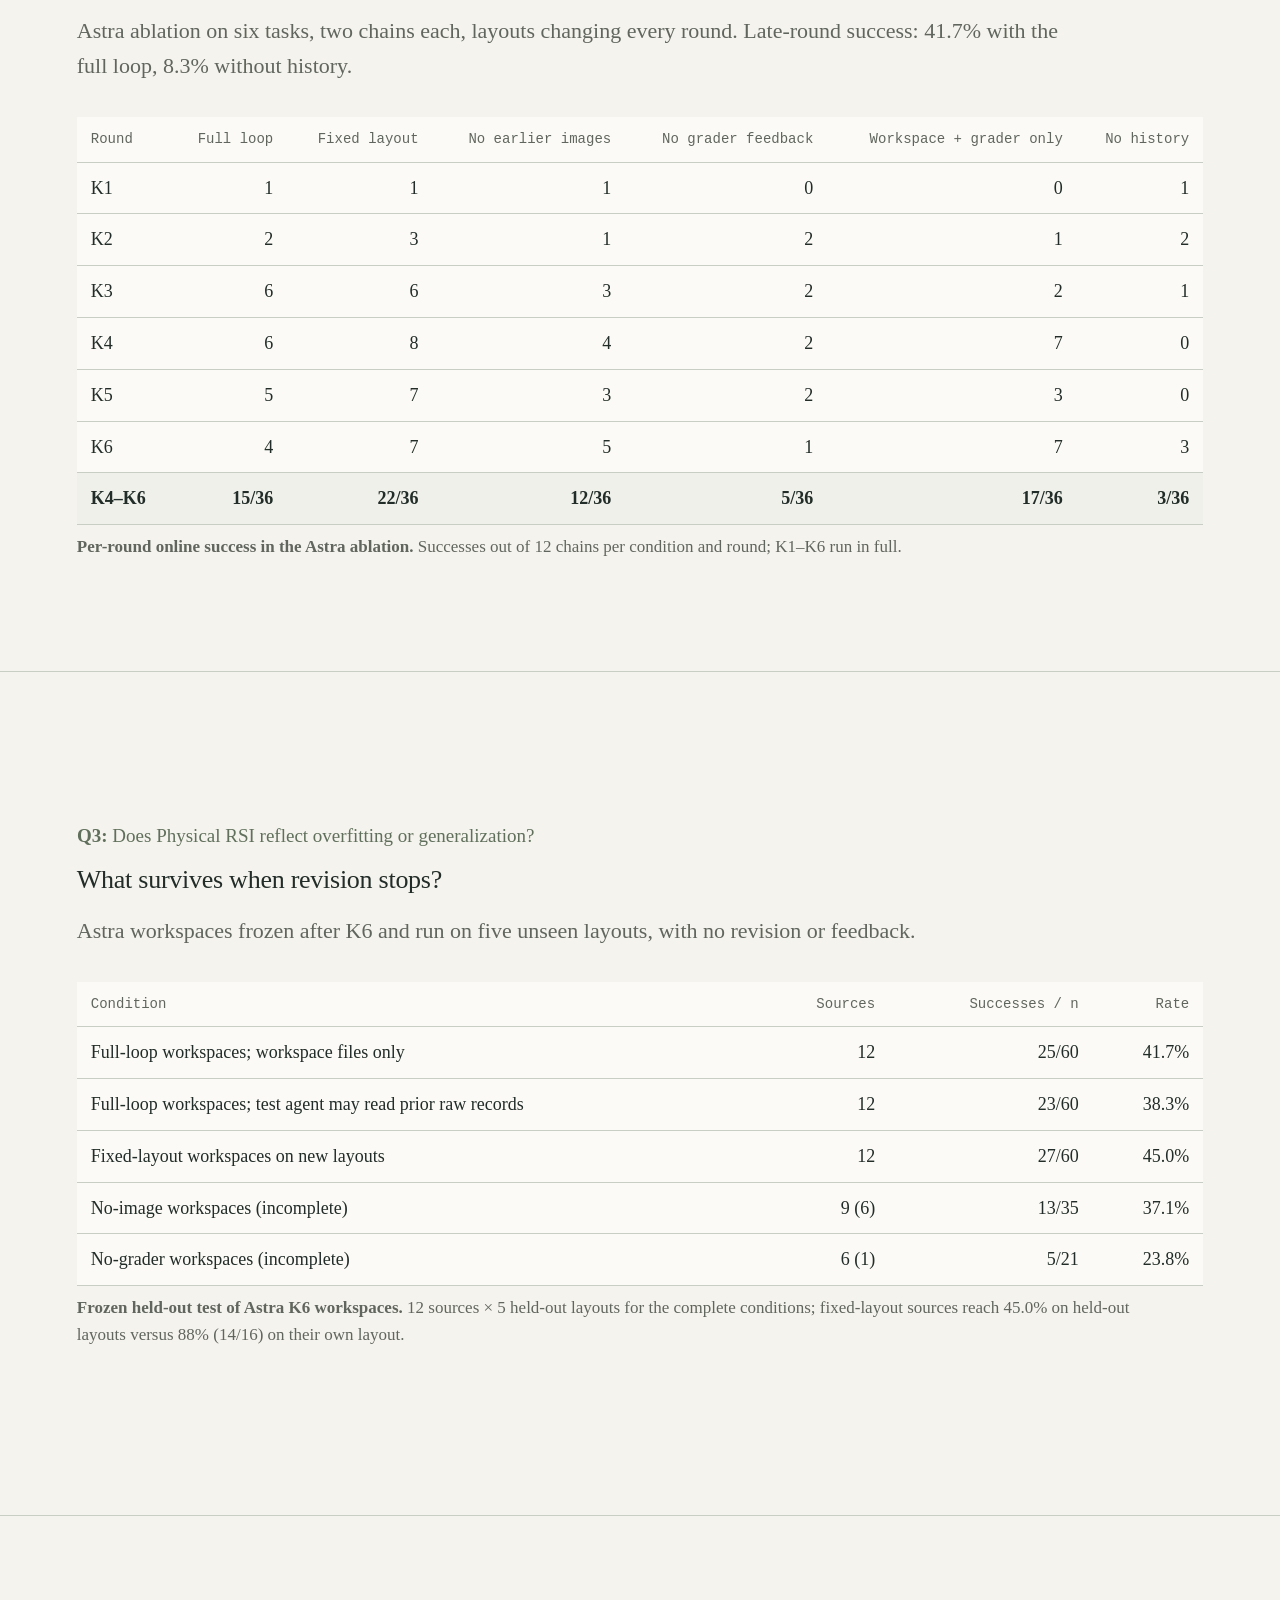
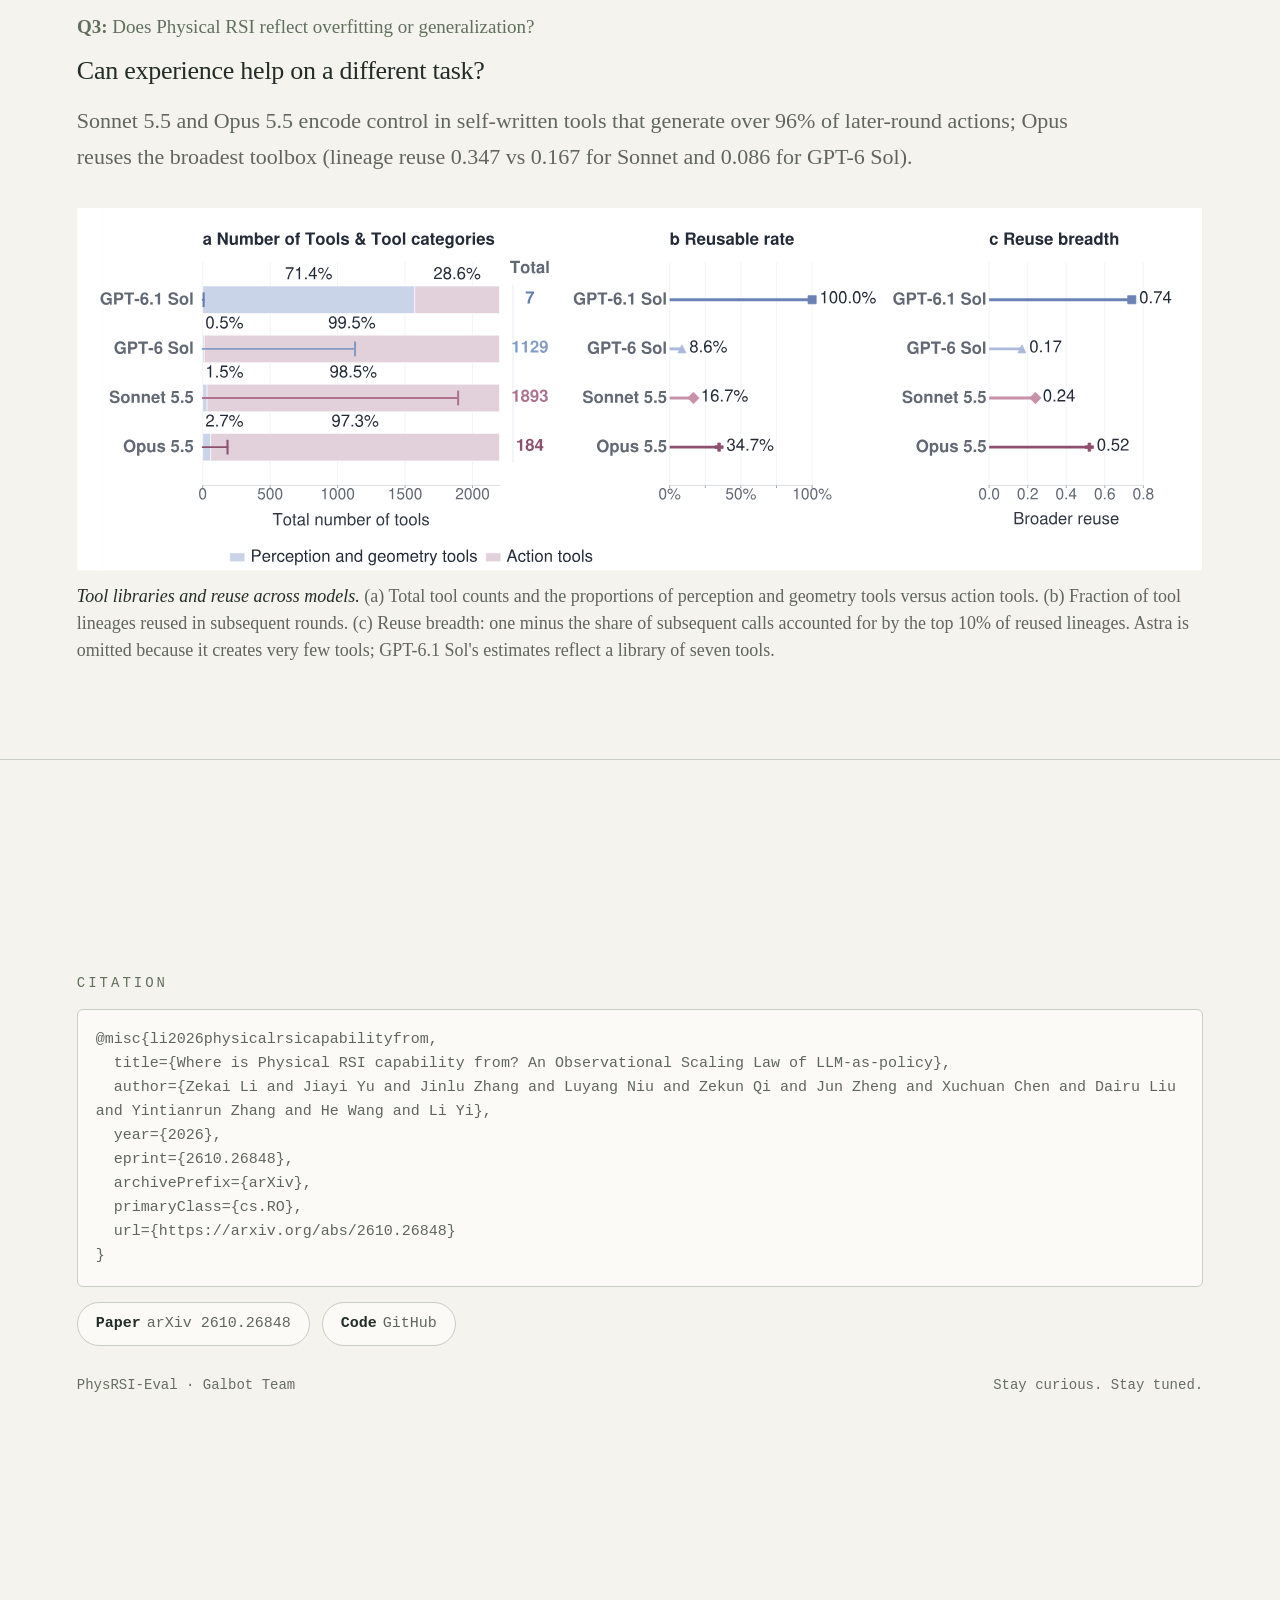
==== commit b05e1c16: "Play the question-label zoom after the snap scroll settles, on every sub-page Co-Authored-By: Claude" ====
--- a/index.html
+++ b/index.html
@@ -48,7 +48,7 @@
     /* 子页顶部的问题标题：由 h2 大小缩放到小字（类似 macOS 窗口缩放），每次滚入视口重放 */
     .qlabel { font-family: Georgia, 'Times New Roman', serif; font-size: 19px; line-height: 1.3; color: var(--accent); margin: 0 0 10px; transform-origin: left top; }
     .qlabel b { font-weight: bold; }
-    .page.in .qlabel { animation: qshrink .75s cubic-bezier(.16, .84, .3, 1) both; }
+    .page.in .qlabel { animation: qshrink .85s cubic-bezier(.16, .84, .3, 1) both; }
     @keyframes qshrink { from { transform: translateY(34px) scale(2.4); opacity: 0; } 60% { opacity: 1; } to { transform: none; opacity: 1; } }
     .qn { color: var(--accent); }
     h1 { font-size: clamp(38px, 5.4vw, 70px); line-height: 1.12; font-weight: normal; letter-spacing: -.035em; margin: 24px 0 28px; }
@@ -549,17 +549,25 @@
     tip.style.left = (left + box.scrollLeft) + 'px'; tip.style.top = top + 'px';
   }
 
-  /* ---------------- 问题标题缩放：子页滚入视口时从 h2 大小缩成页首小标签 ---------------- */
+  /* ---------------- 问题标题缩放：翻页停稳后，子页的问题标题从 h2 大小缩成页首小标签 ---------------- */
   (function qlabelZoom() {
     var pages = Array.prototype.slice.call(document.querySelectorAll('.page')).filter(function (p) { return p.querySelector('.qlabel'); });
-    if (!('IntersectionObserver' in window) || REDUCED) { pages.forEach(function (p) { p.classList.add('in'); }); return; }
-    var io = new IntersectionObserver(function (es) {
-      es.forEach(function (e) {
-        e.target.classList.remove('in');
-        if (e.isIntersecting) { void e.target.offsetWidth; e.target.classList.add('in'); }
-      });
-    }, { threshold: 0.5 });
-    pages.forEach(function (p) { io.observe(p); });
+    if (REDUCED) { pages.forEach(function (p) { p.classList.add('in'); }); return; }
+    var head = parseFloat(getComputedStyle(document.documentElement).getPropertyValue('--head')) || 56;
+    var current = null;
+    // 找到此刻对齐在顶栏下沿的子页；换页才重放，停在同一页或停在无标签页不动
+    function settled() {
+      var best = null, bd = Infinity;
+      pages.forEach(function (p) { var d = Math.abs(p.getBoundingClientRect().top - head); if (d < bd) { bd = d; best = p; } });
+      if (!best || bd > window.innerHeight * 0.3) { current = null; return; }
+      if (best === current) return;
+      current = best;
+      best.classList.remove('in'); void best.offsetWidth; best.classList.add('in');
+    }
+    var timer = null;
+    if ('onscrollend' in window) window.addEventListener('scrollend', settled);
+    else window.addEventListener('scroll', function () { clearTimeout(timer); timer = setTimeout(settled, 120); }, { passive: true });
+    settled();
   })();
 
   /* ---------------- 首页背景：叠加雷达 → 折线爬升，交替循环 ---------------- */
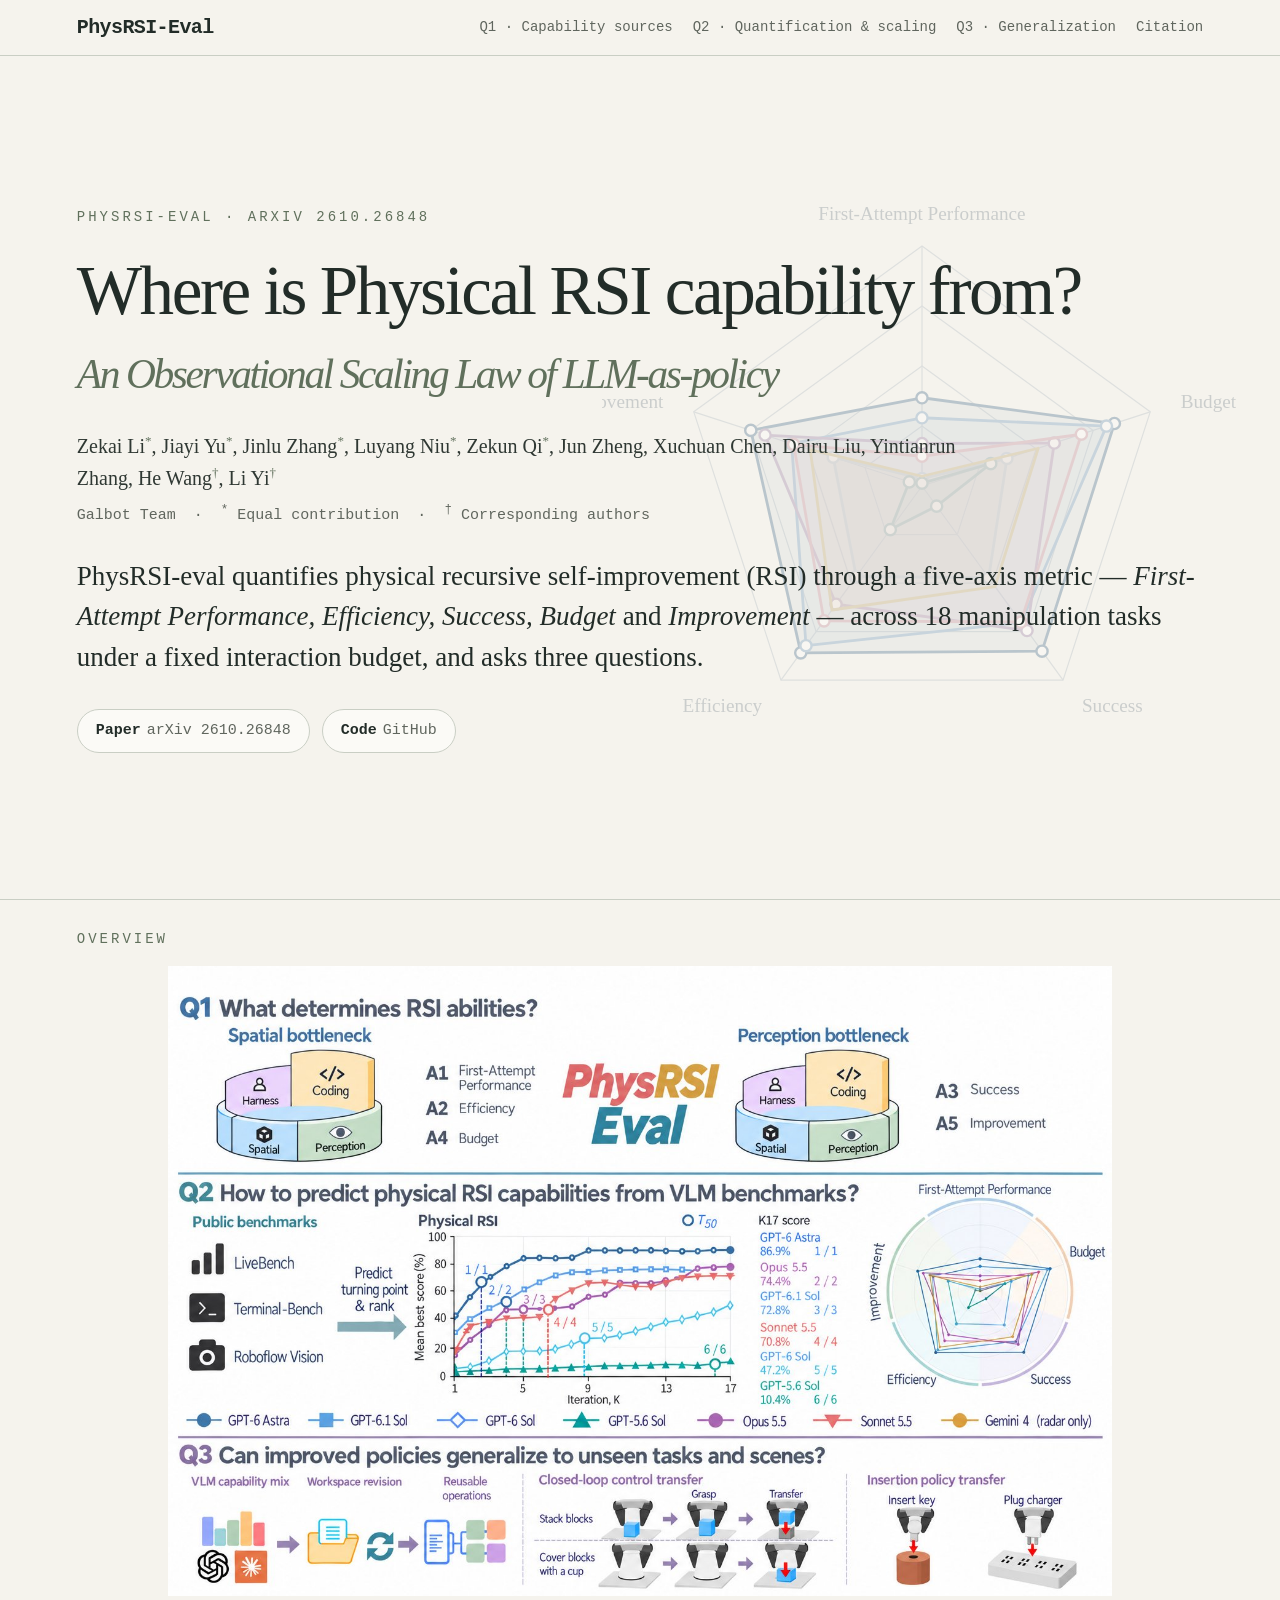
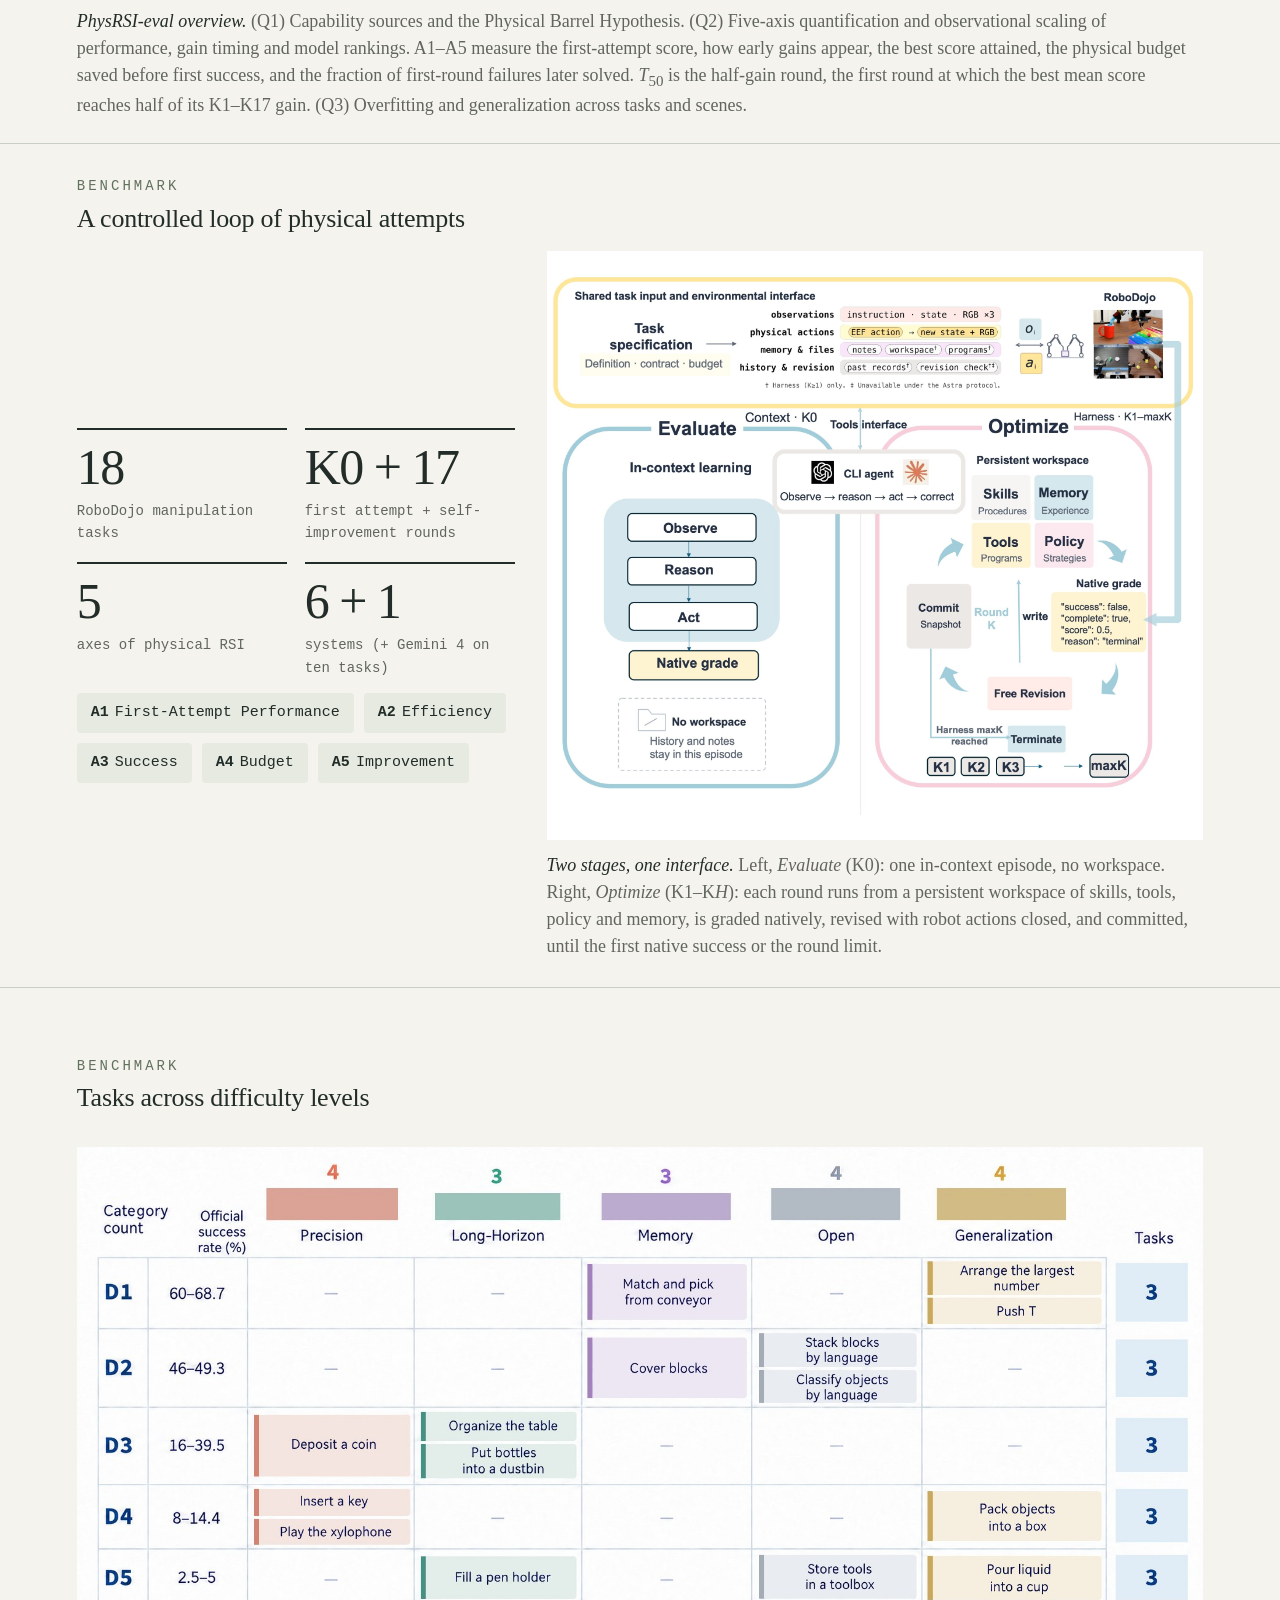
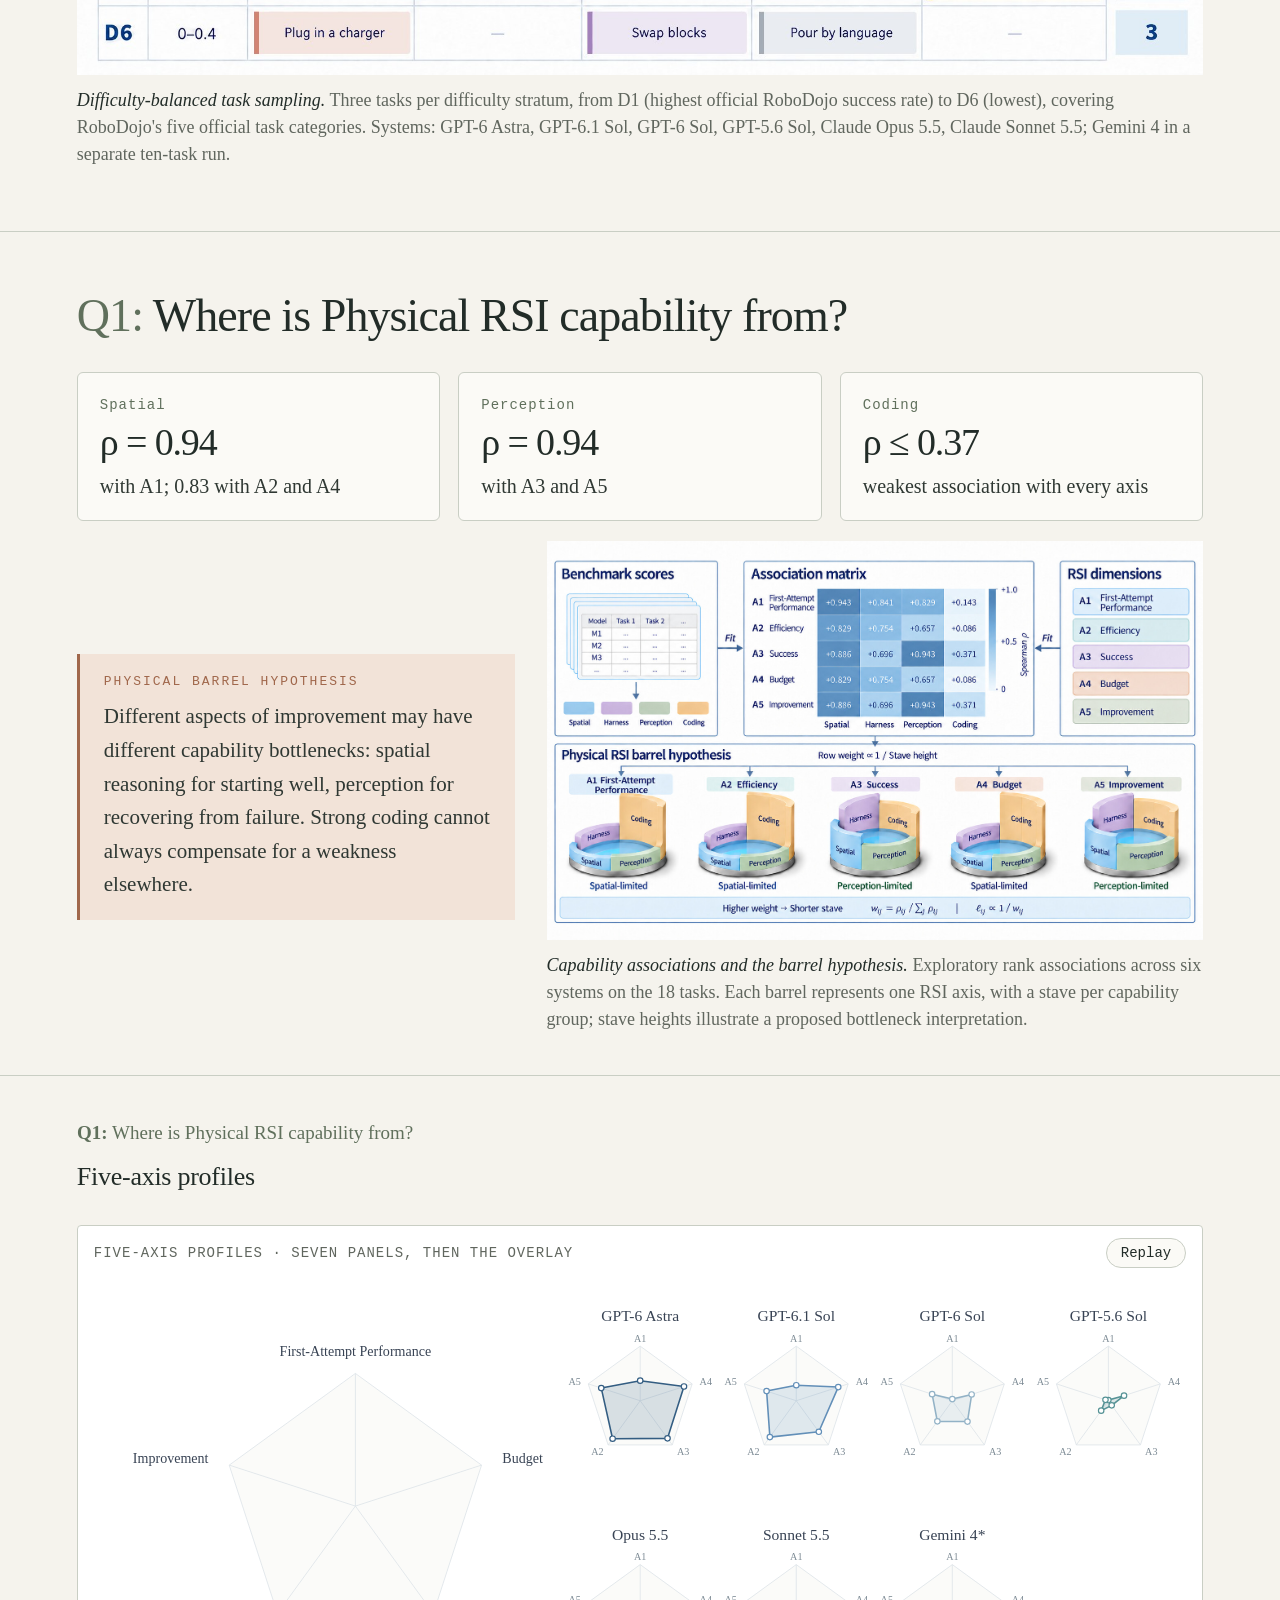
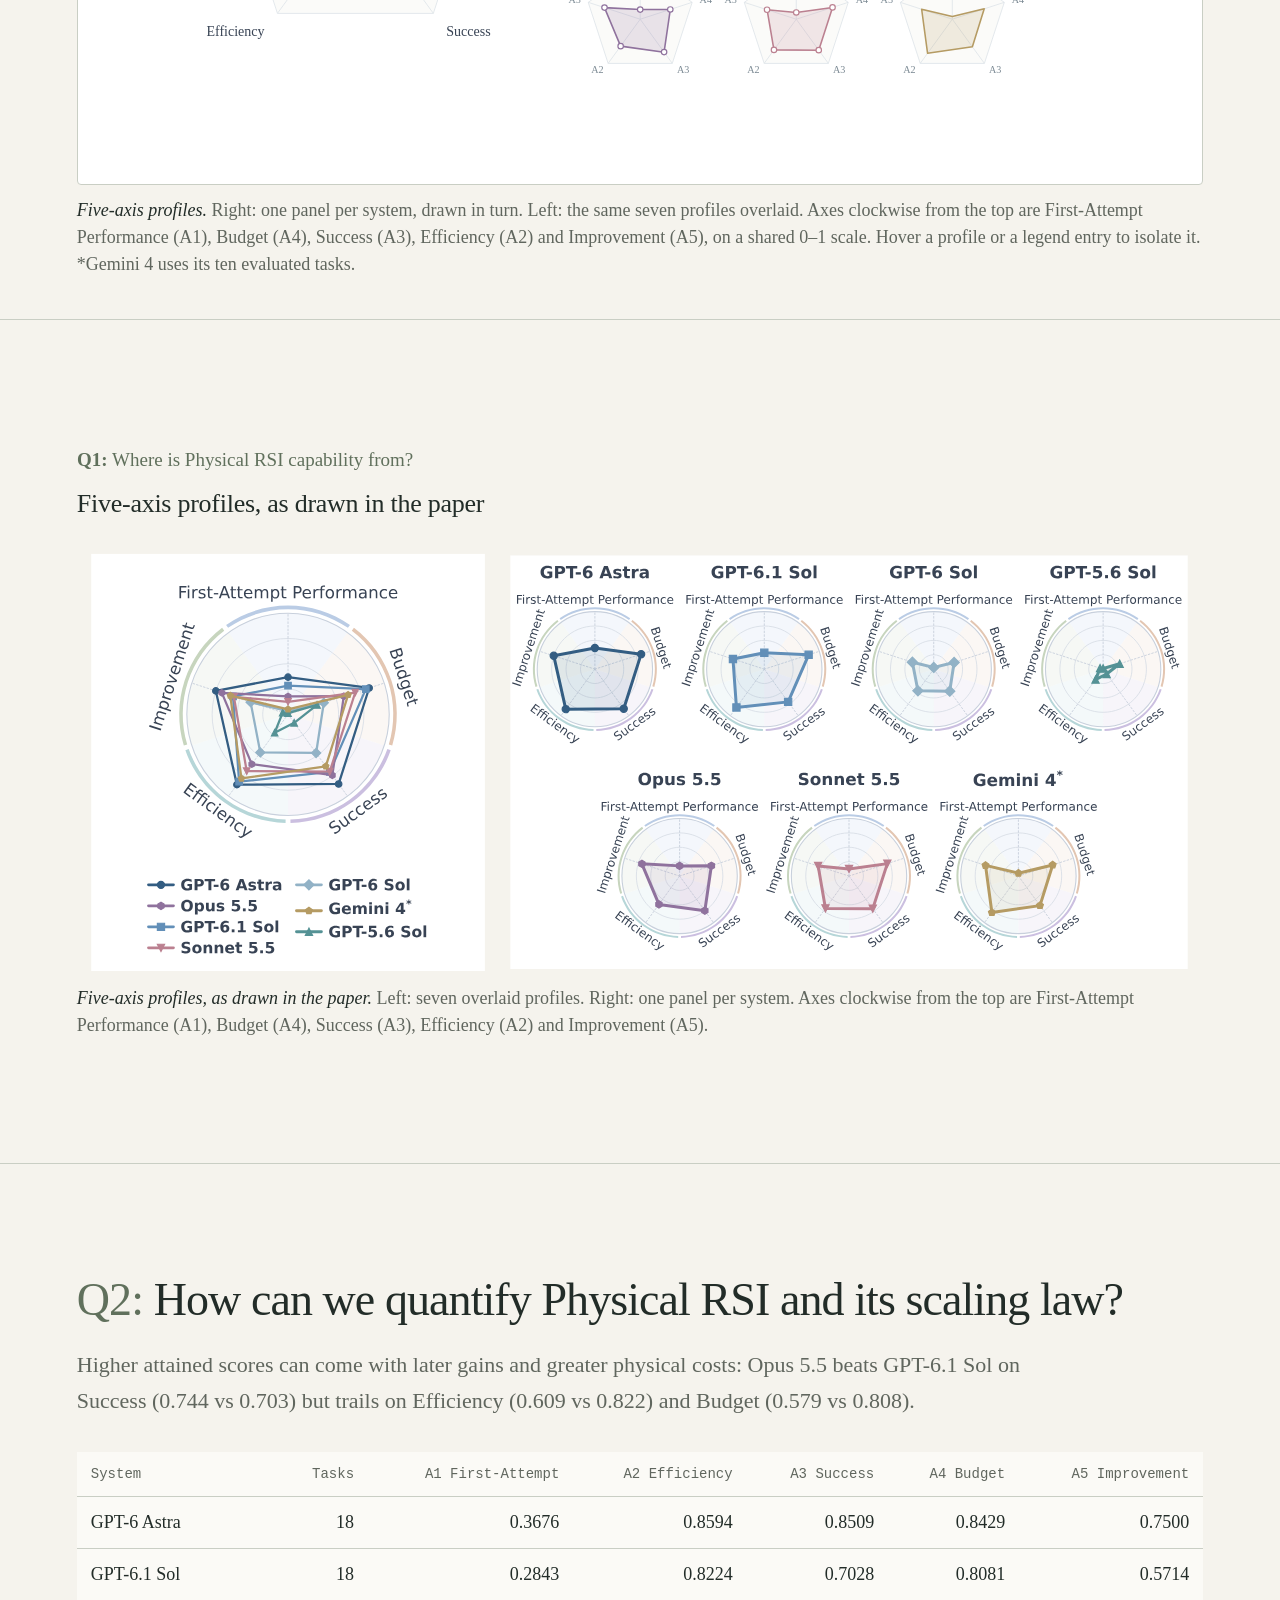
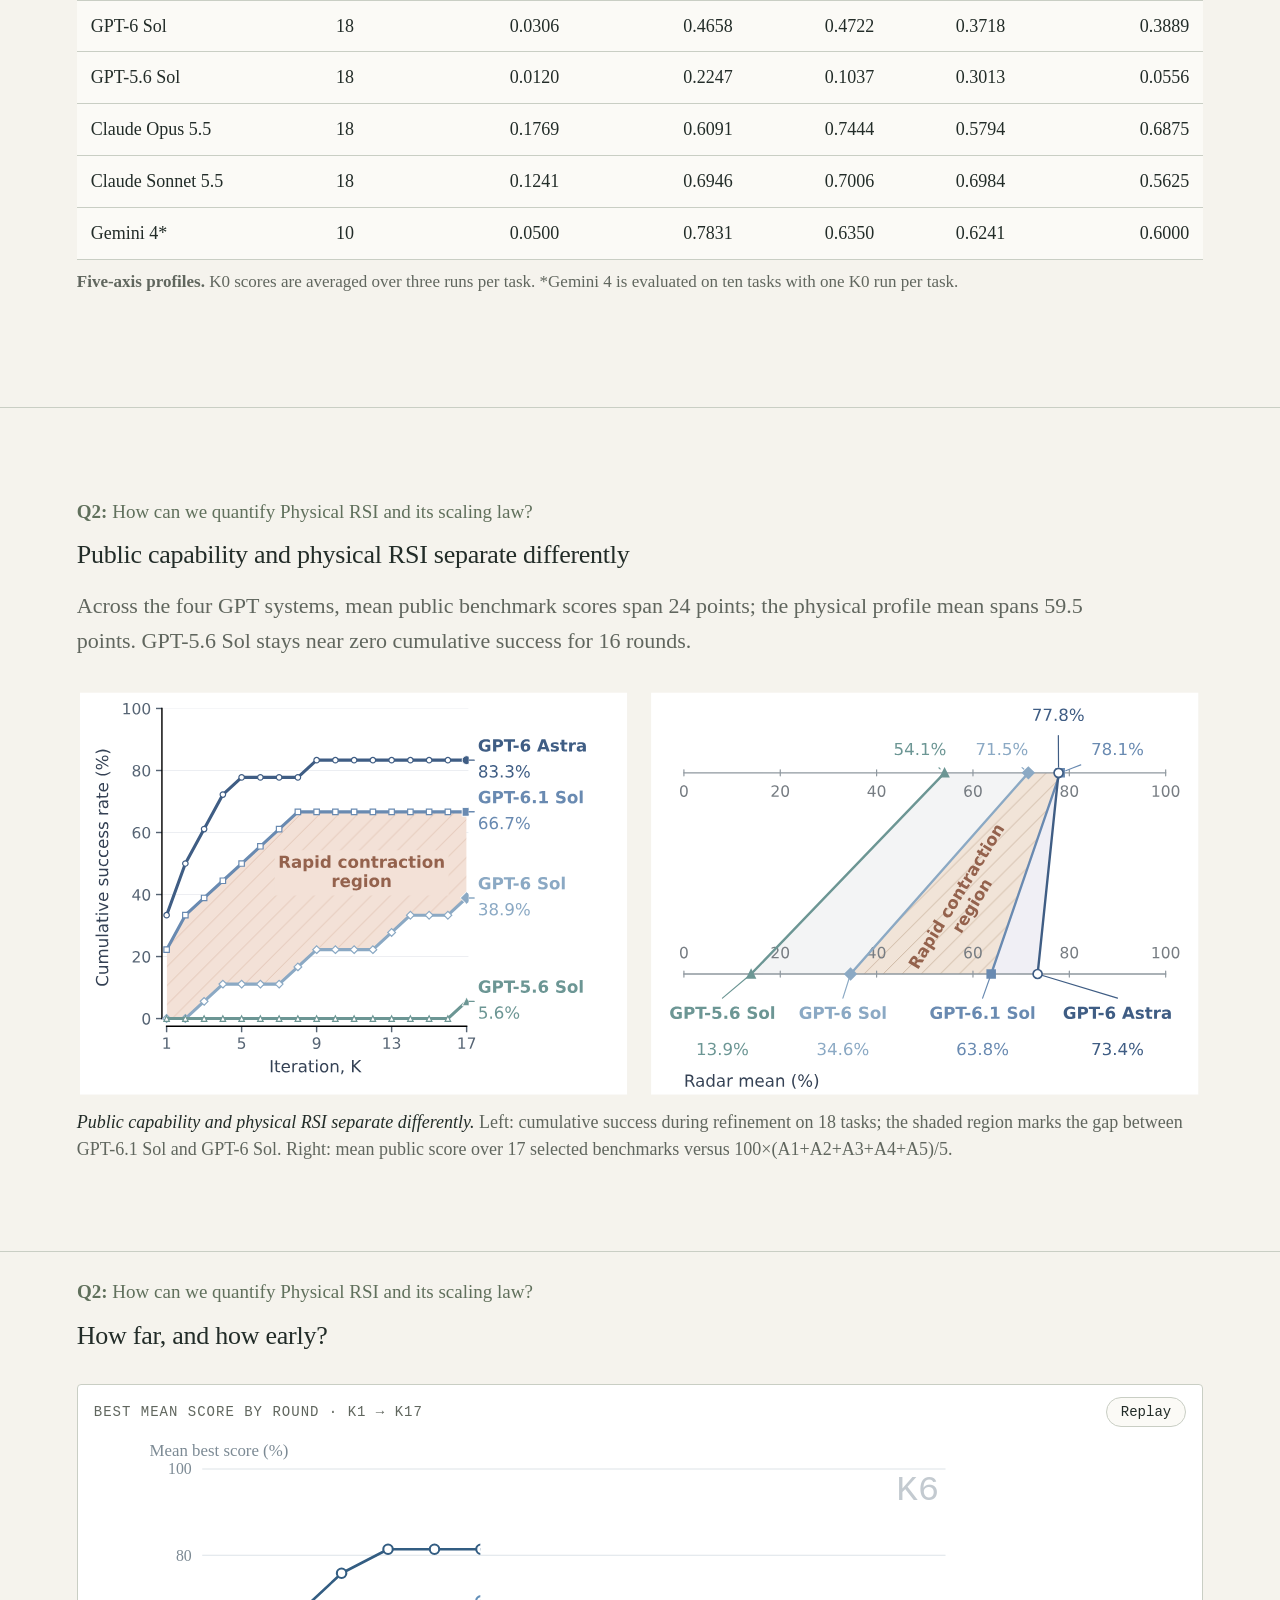
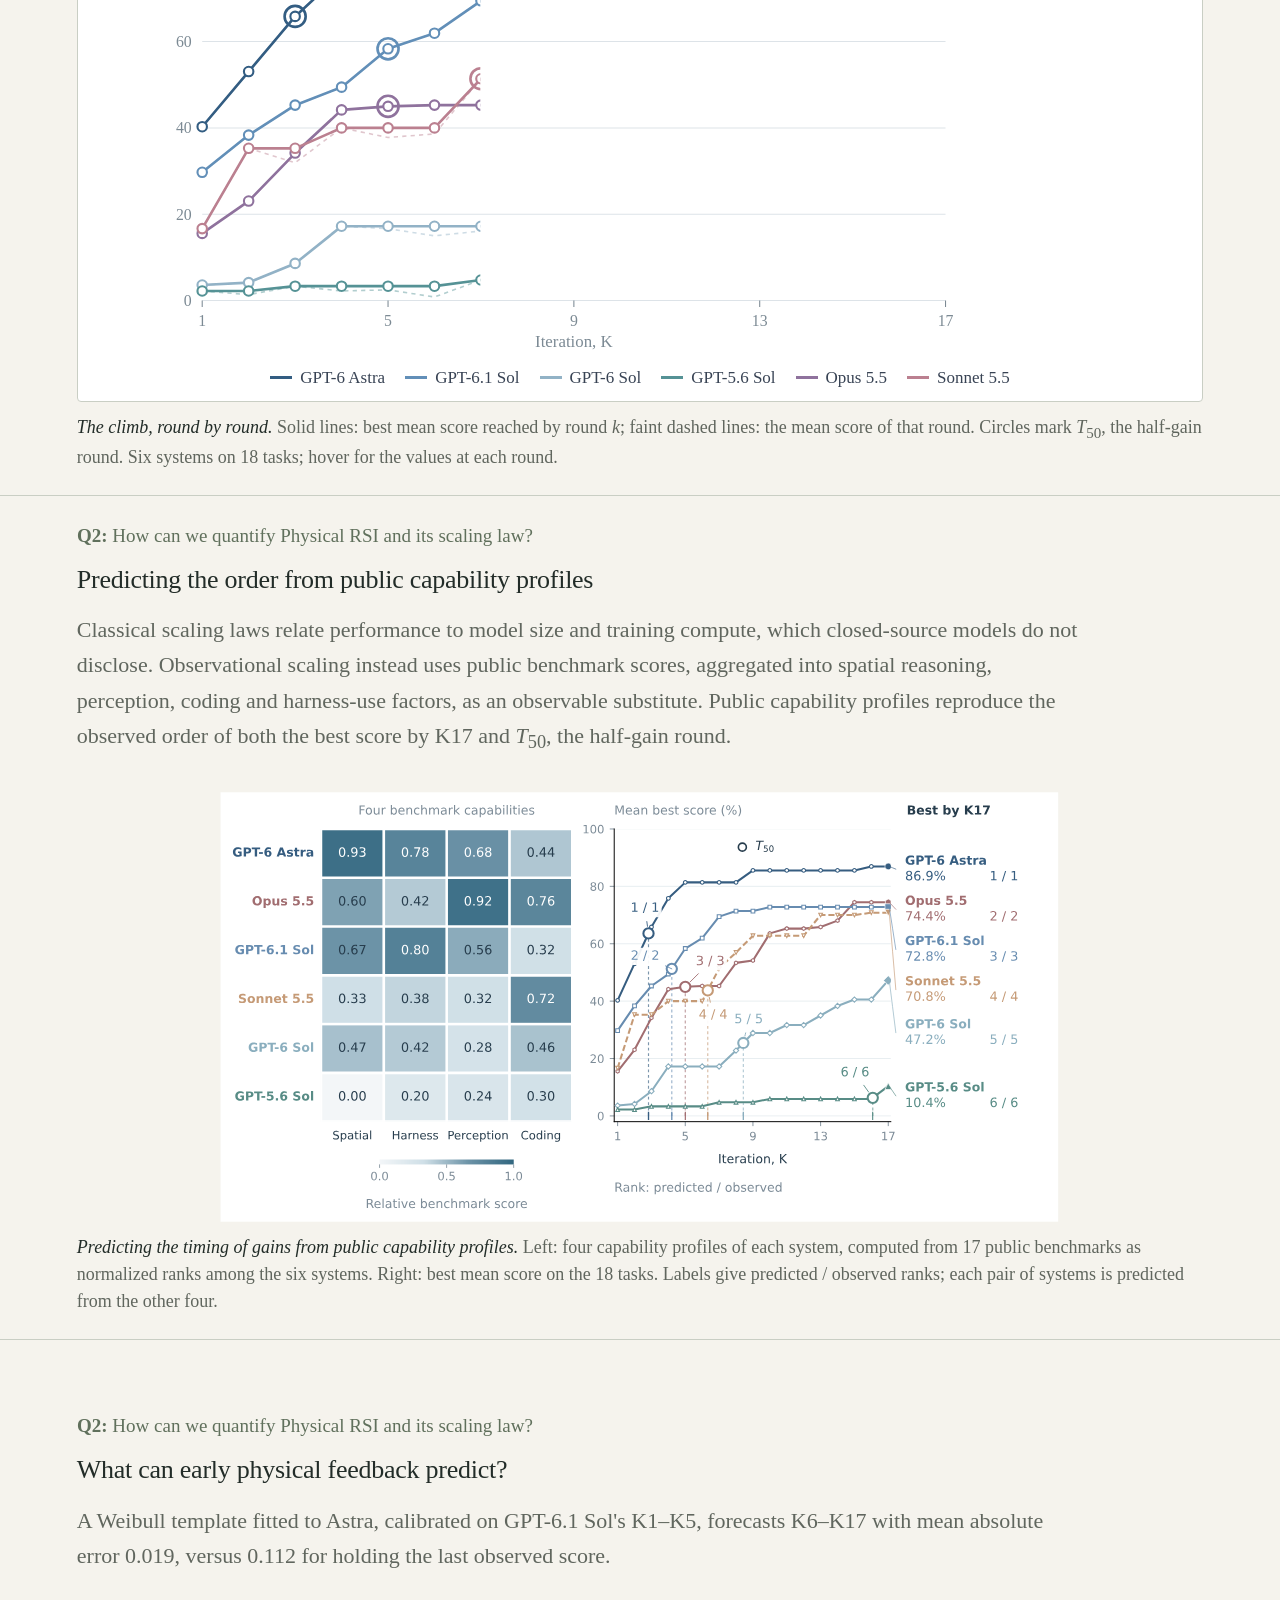
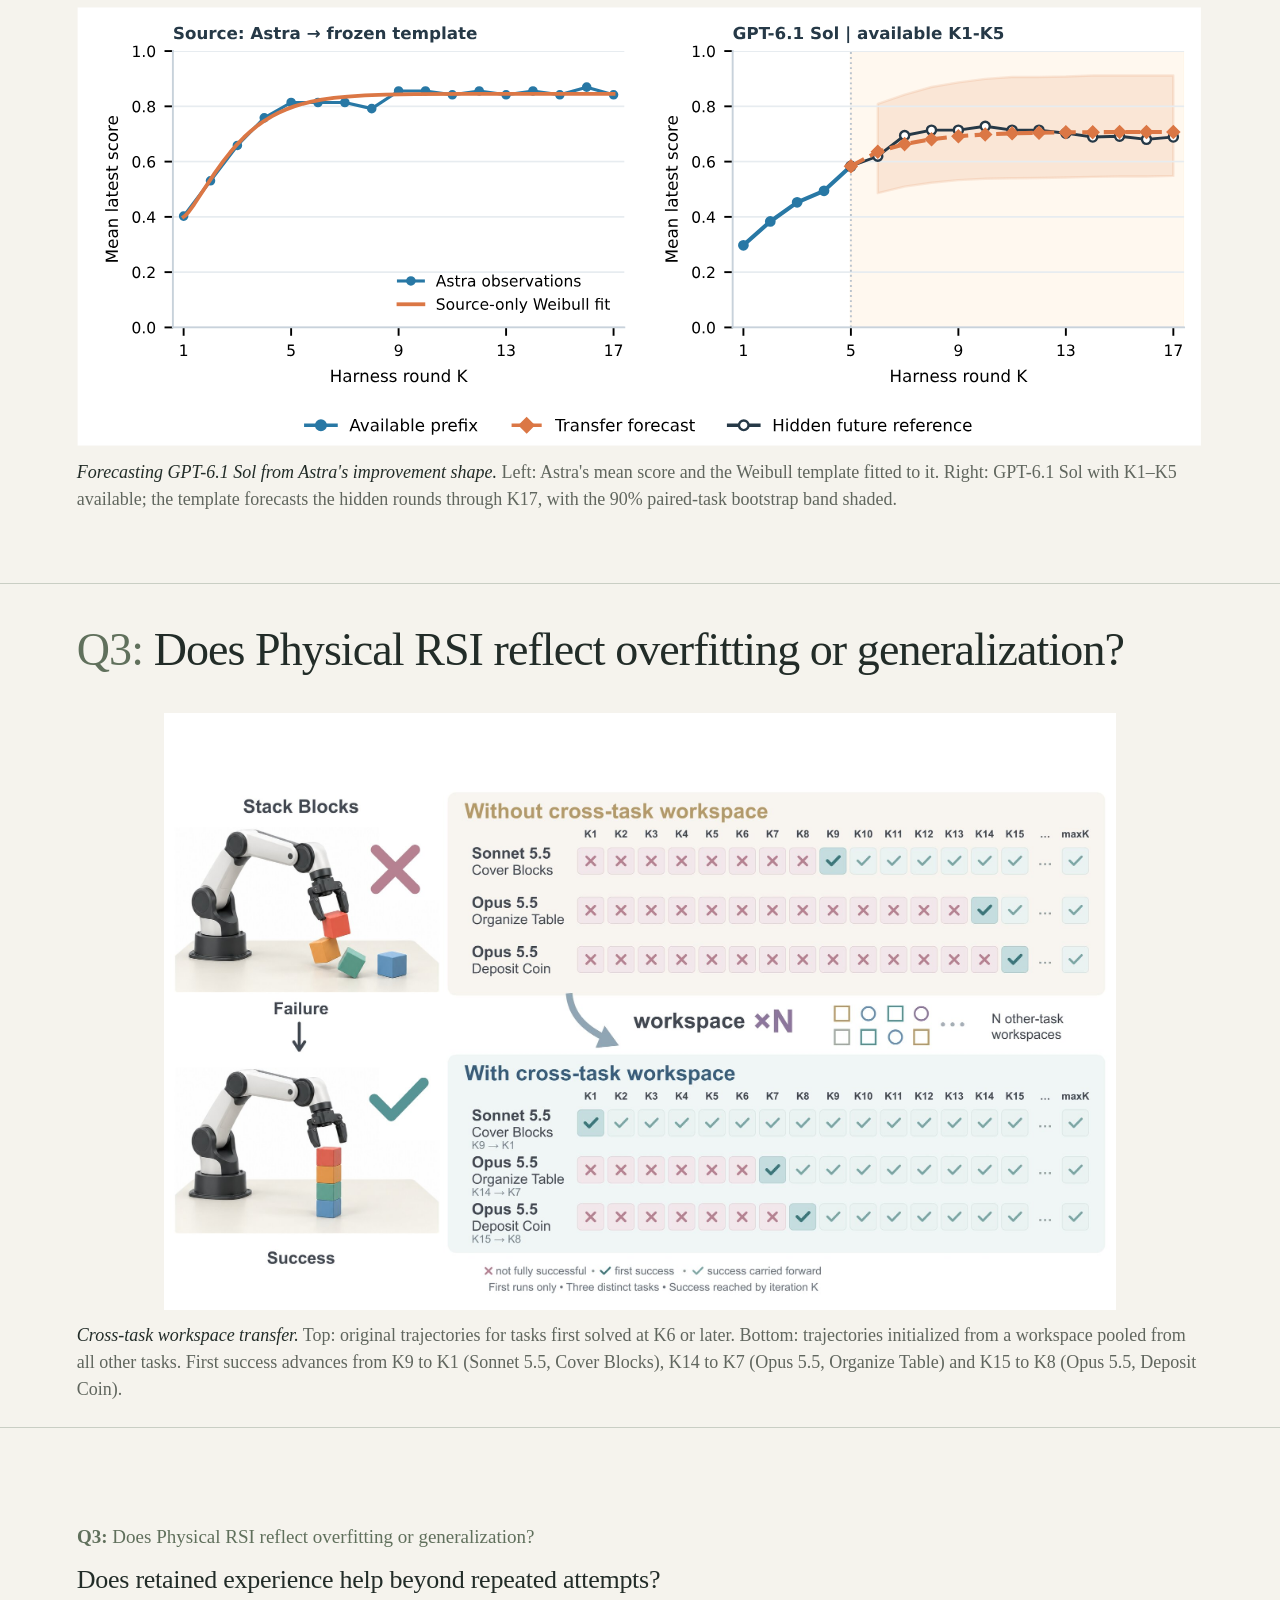
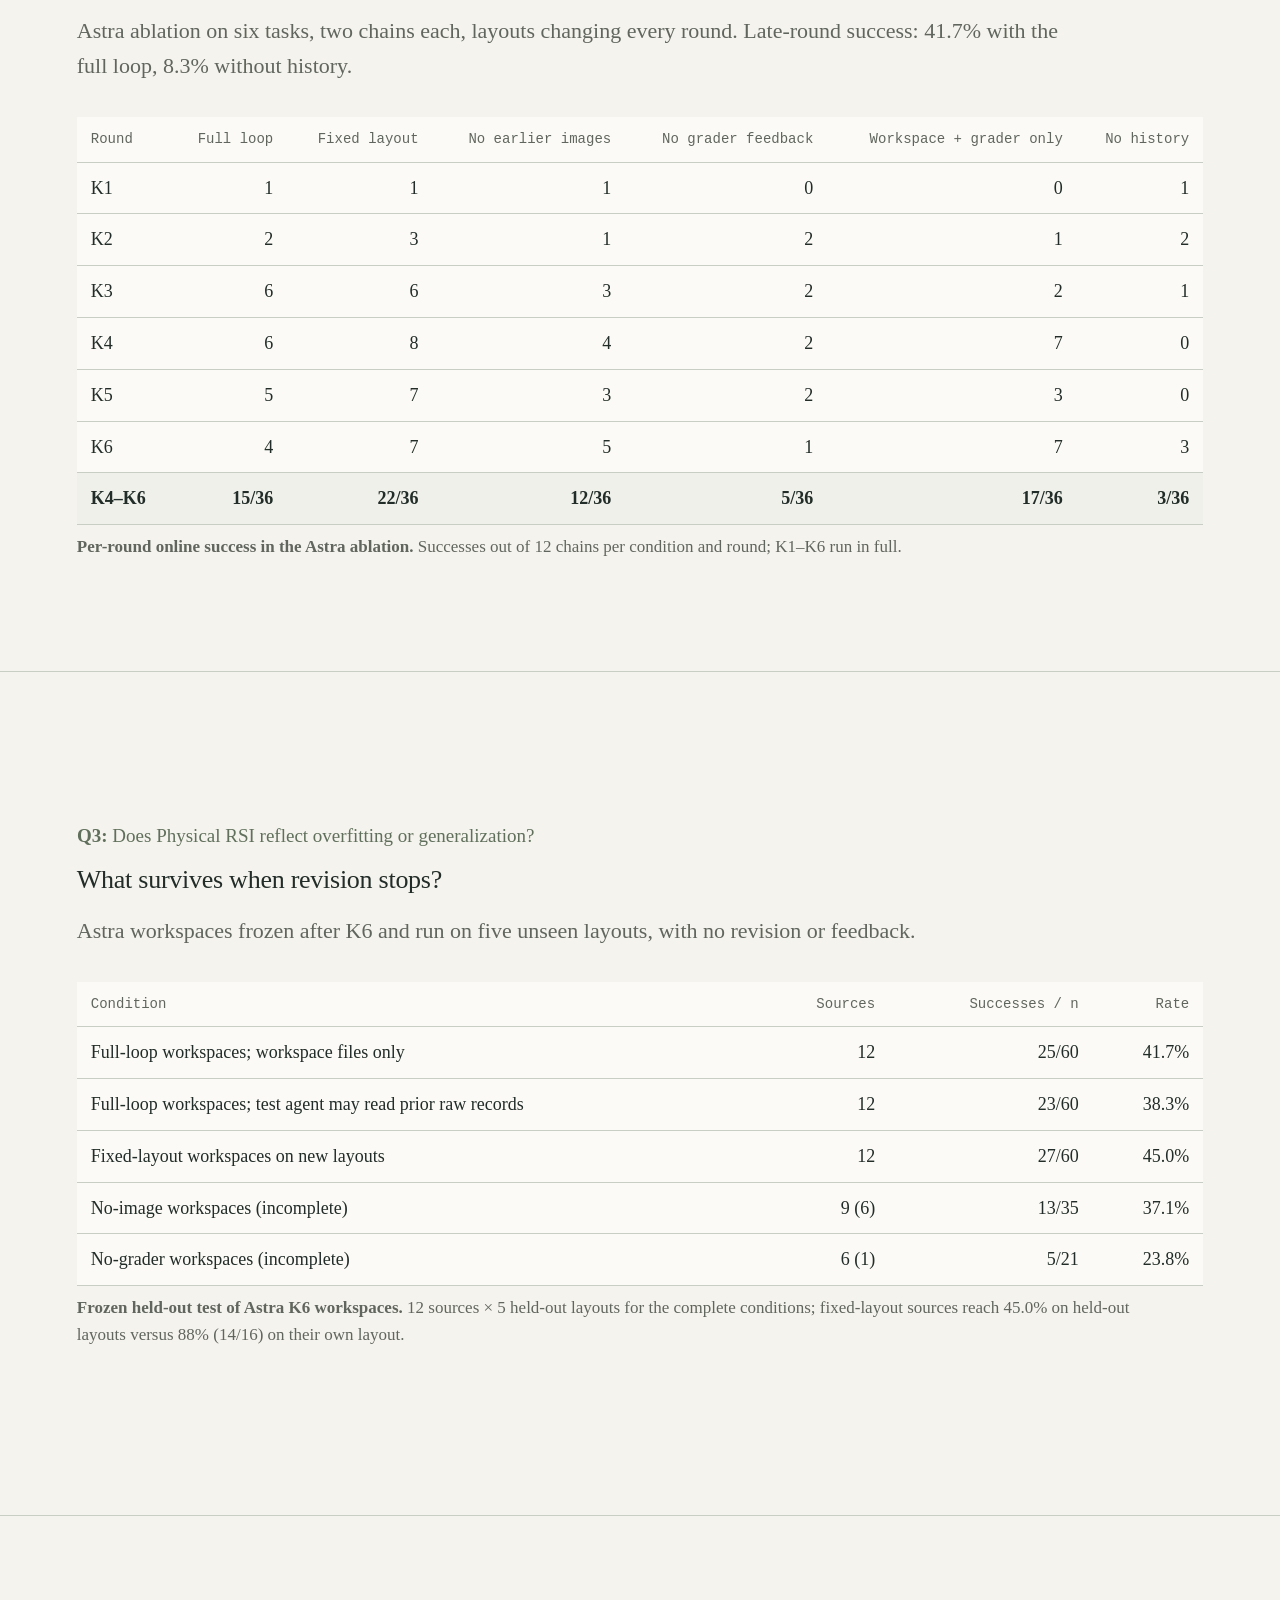
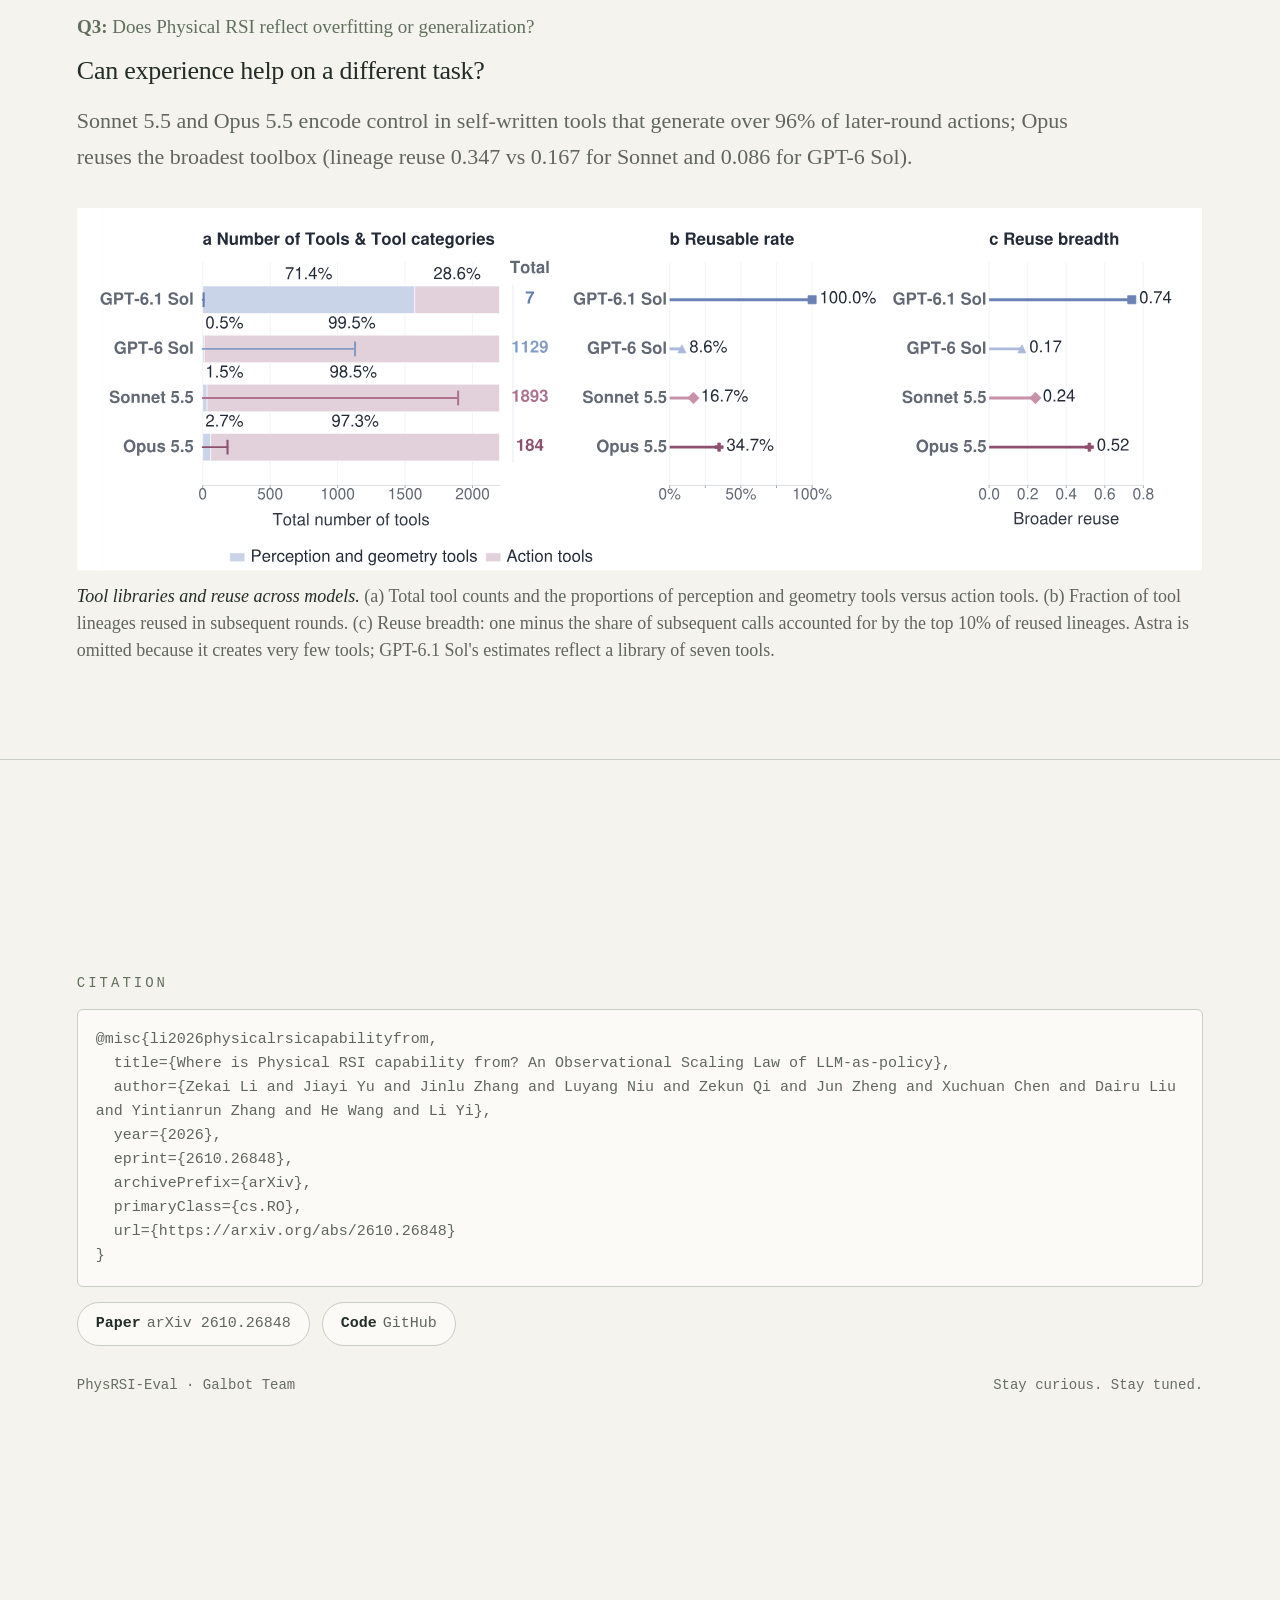
==== commit d0494818: "Sync with Overleaf: new teaser and task table, A1-A5 in overview caption, observational scaling rati" ====
--- a/index.html
+++ b/index.html
@@ -189,7 +189,7 @@
         <p class="eyebrow">Overview</p>
         <figure>
           <img src="static/img/teaser.jpg" alt="Overview with three rows. Q1: two barrels with staves for harness, coding, spatial and perception; a spatial bottleneck for First-Attempt Performance, Efficiency and Budget, and a perception bottleneck for Success and Improvement. Q2: public benchmarks predict the turning point and rank of each system's best-score curve, next to a five-axis radar. Q3: reusable operations transfer from stacking blocks to covering blocks with a cup, and from key insertion to plugging a charger.">
-          <figcaption><b>PhysRSI-eval at a glance.</b> (Q1)&nbsp;Capability sources and the Physical Barrel Hypothesis. (Q2)&nbsp;Five-axis quantification and observational scaling of performance, gain timing and model rankings. <i>T</i><sub>50</sub> is the half-gain round, the first round at which the best mean score reaches half of its K1&ndash;K17 gain. (Q3)&nbsp;Overfitting and generalization across tasks and scenes.</figcaption>
+          <figcaption><b>PhysRSI-eval overview.</b> (Q1)&nbsp;Capability sources and the Physical Barrel Hypothesis. (Q2)&nbsp;Five-axis quantification and observational scaling of performance, gain timing and model rankings. A1&ndash;A5 measure the first-attempt score, how early gains appear, the best score attained, the physical budget saved before first success, and the fraction of first-round failures later solved. <i>T</i><sub>50</sub> is the half-gain round, the first round at which the best mean score reaches half of its K1&ndash;K17 gain. (Q3)&nbsp;Overfitting and generalization across tasks and scenes.</figcaption>
         </figure>
       </div>
     </section>
@@ -336,7 +336,7 @@
       <div class="wrap">
         <p class="qlabel"><b>Q2:</b> How can we quantify Physical RSI and its scaling law?</p>
         <h3>Predicting the order from public capability profiles</h3>
-        <p class="lead">Public capability profiles reproduce the observed order of both the best score by K17 and <i>T</i><sub>50</sub>, the half-gain round.</p>
+        <p class="lead">Classical scaling laws relate performance to model size and training compute, which closed-source models do not disclose. Observational scaling instead uses public benchmark scores, aggregated into spatial reasoning, perception, coding and harness-use factors, as an observable substitute. Public capability profiles reproduce the observed order of both the best score by K17 and <i>T</i><sub>50</sub>, the half-gain round.</p>
         <figure>
           <img src="static/img/half_gain_round_prediction.svg" alt="Left: four capability profiles of each system from 17 public benchmarks. Right: best mean score by round for six systems, with circles at the half-gain round and predicted / observed rank labels." loading="lazy">
           <figcaption><b>Predicting the timing of gains from public capability profiles.</b> Left: four capability profiles of each system, computed from 17 public benchmarks as normalized ranks among the six systems. Right: best mean score on the 18 tasks. Labels give predicted / observed ranks; each pair of systems is predicted from the other four.</figcaption>
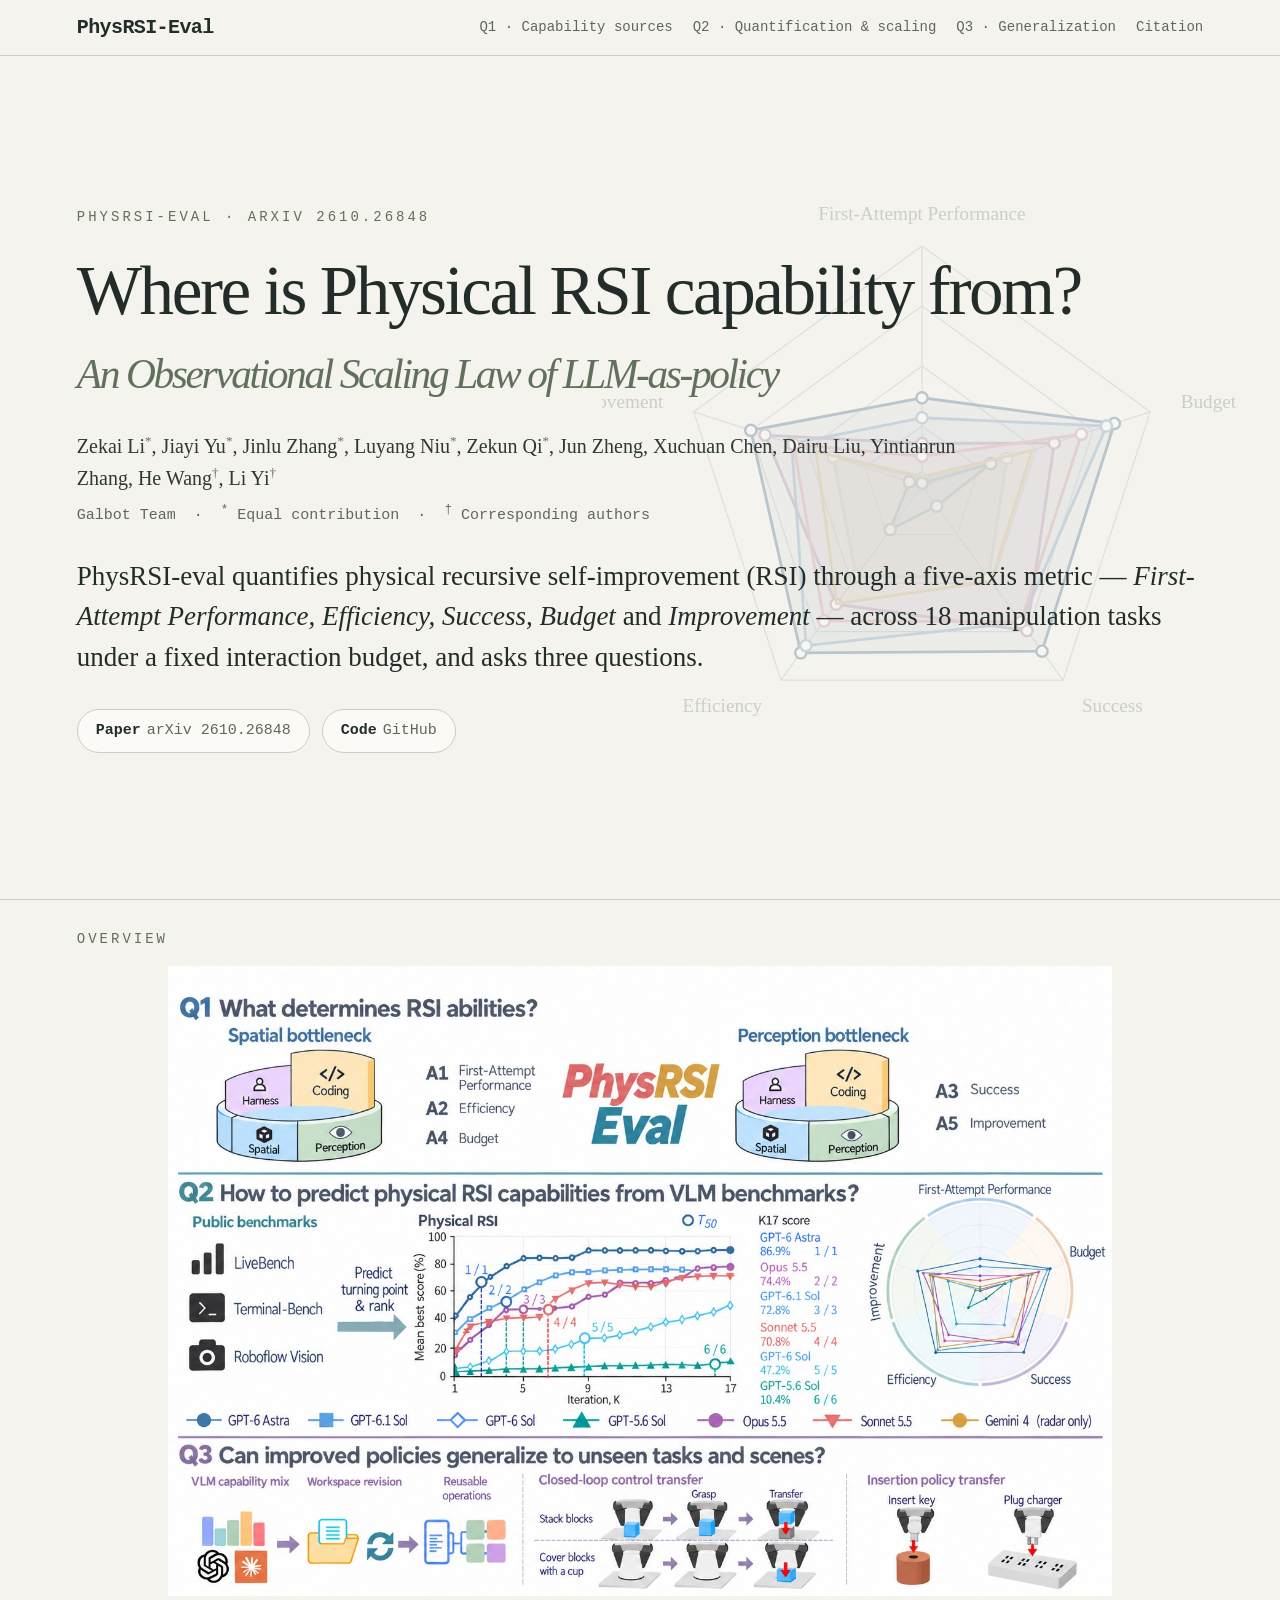
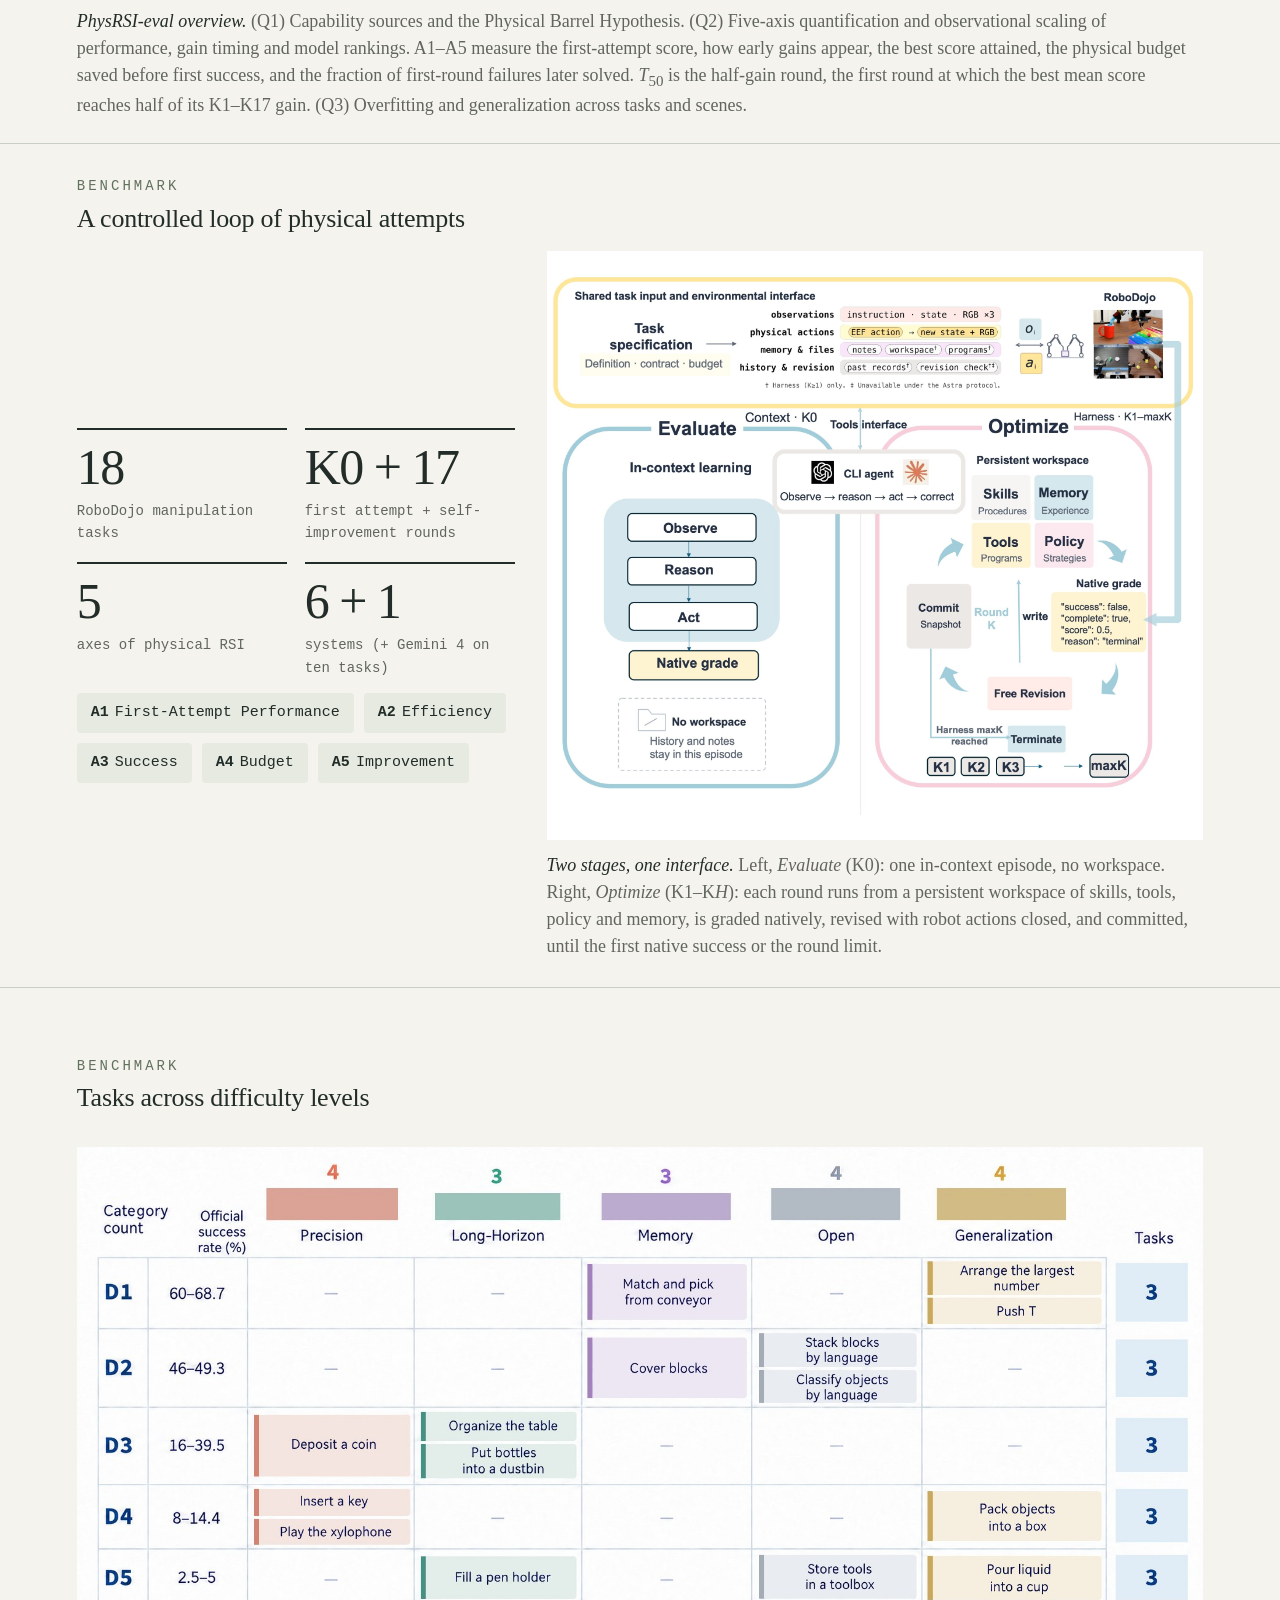
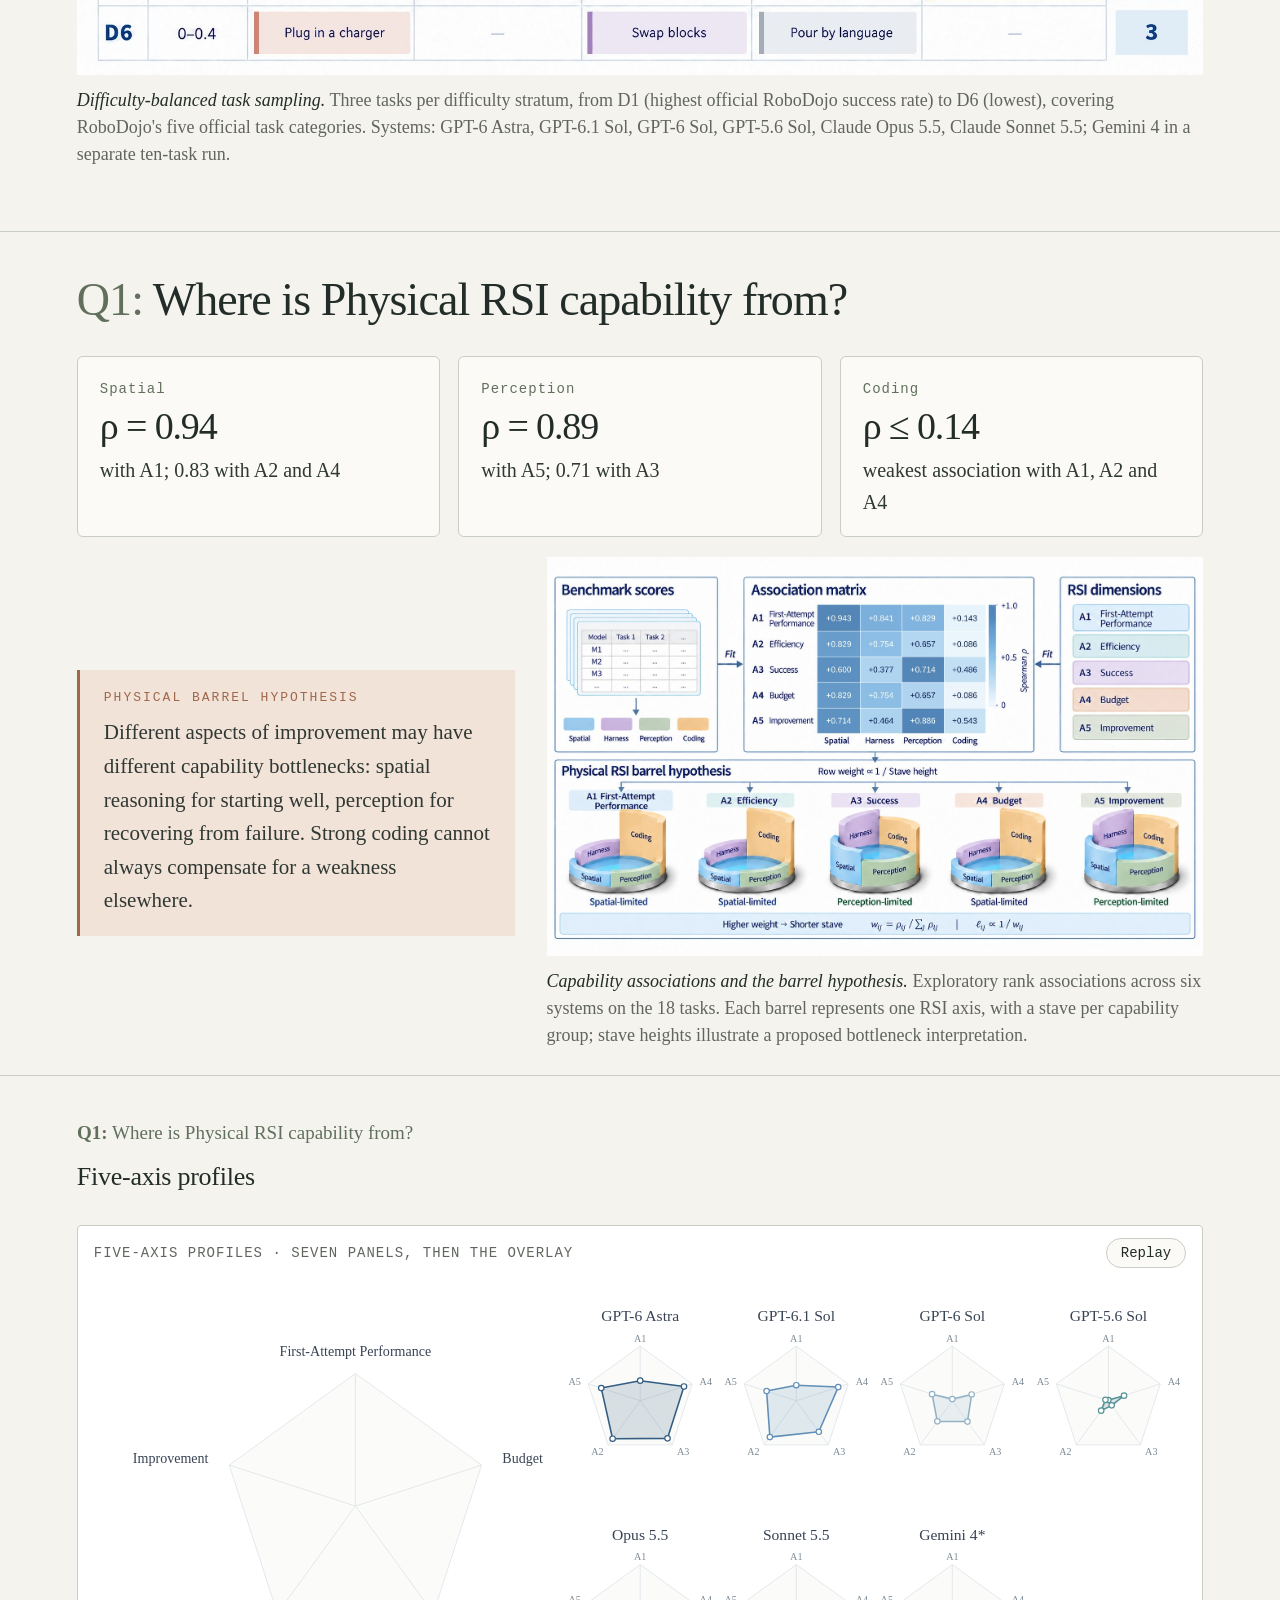
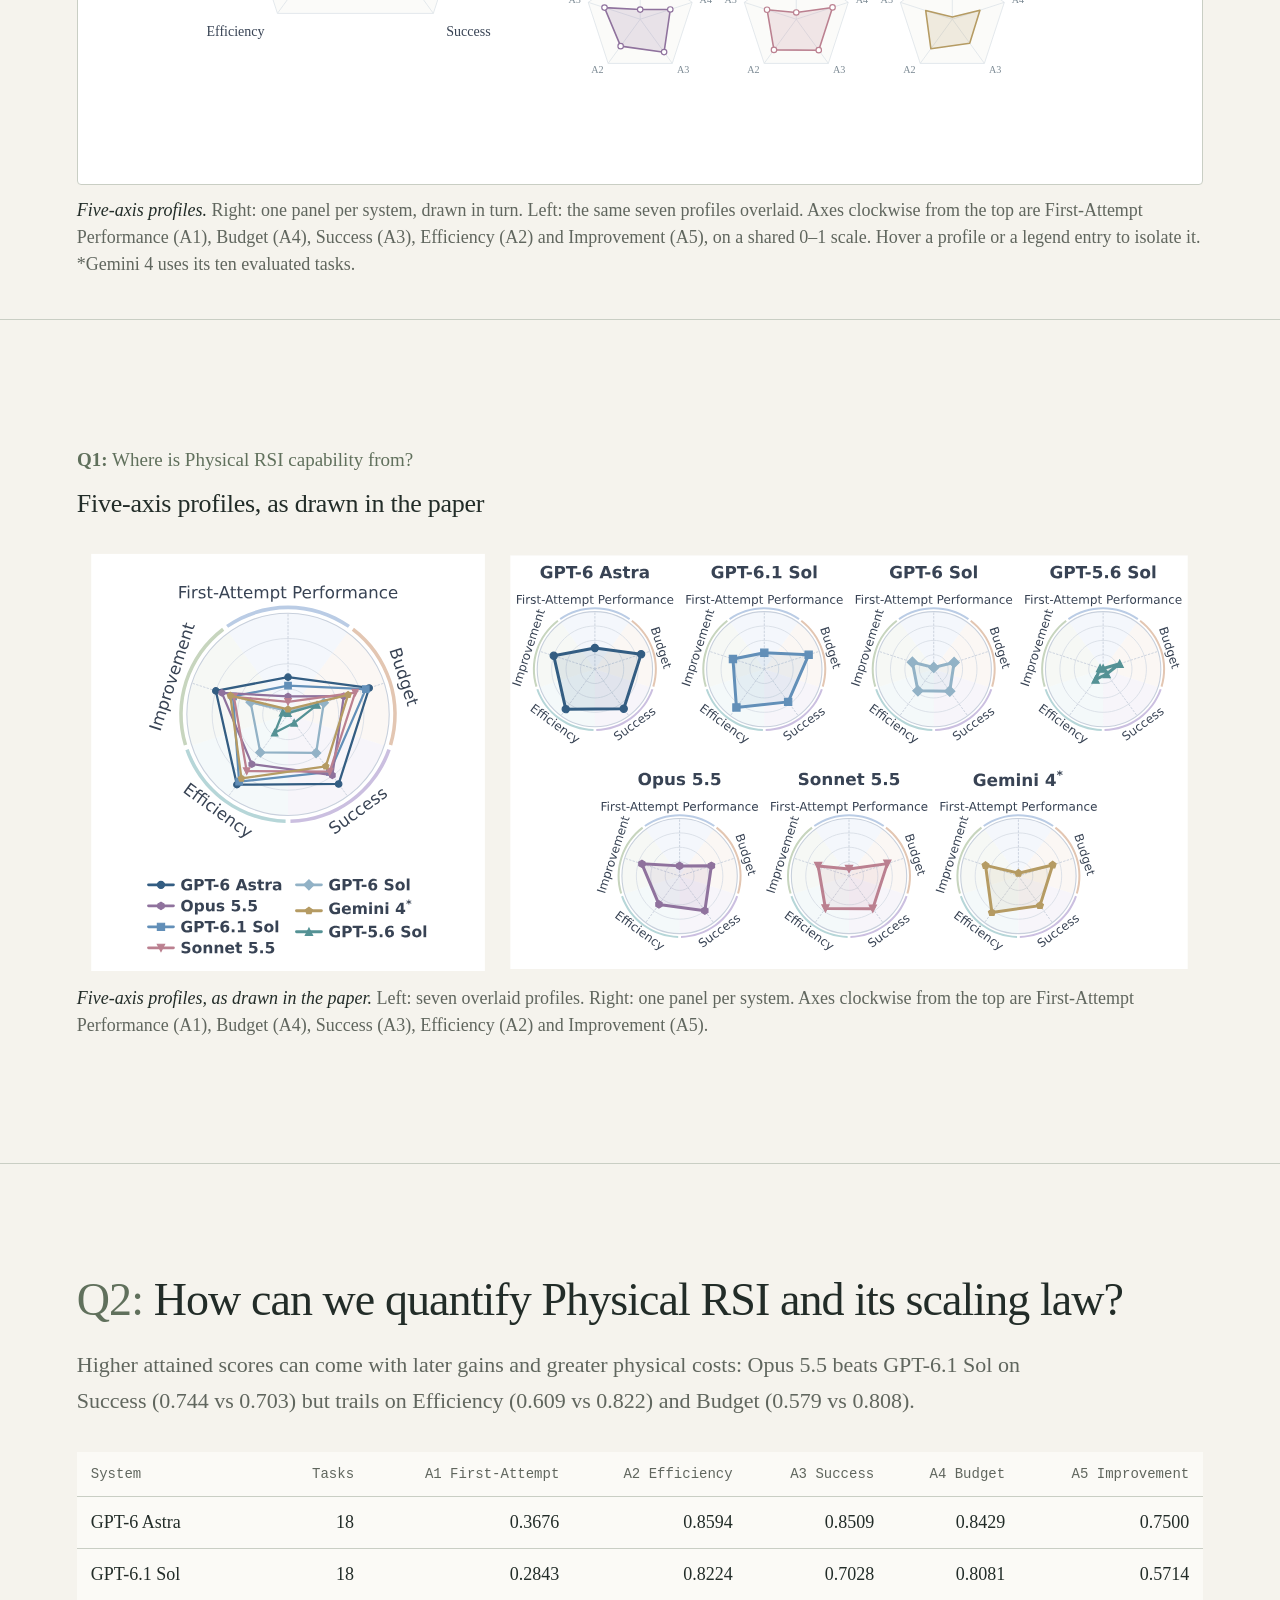
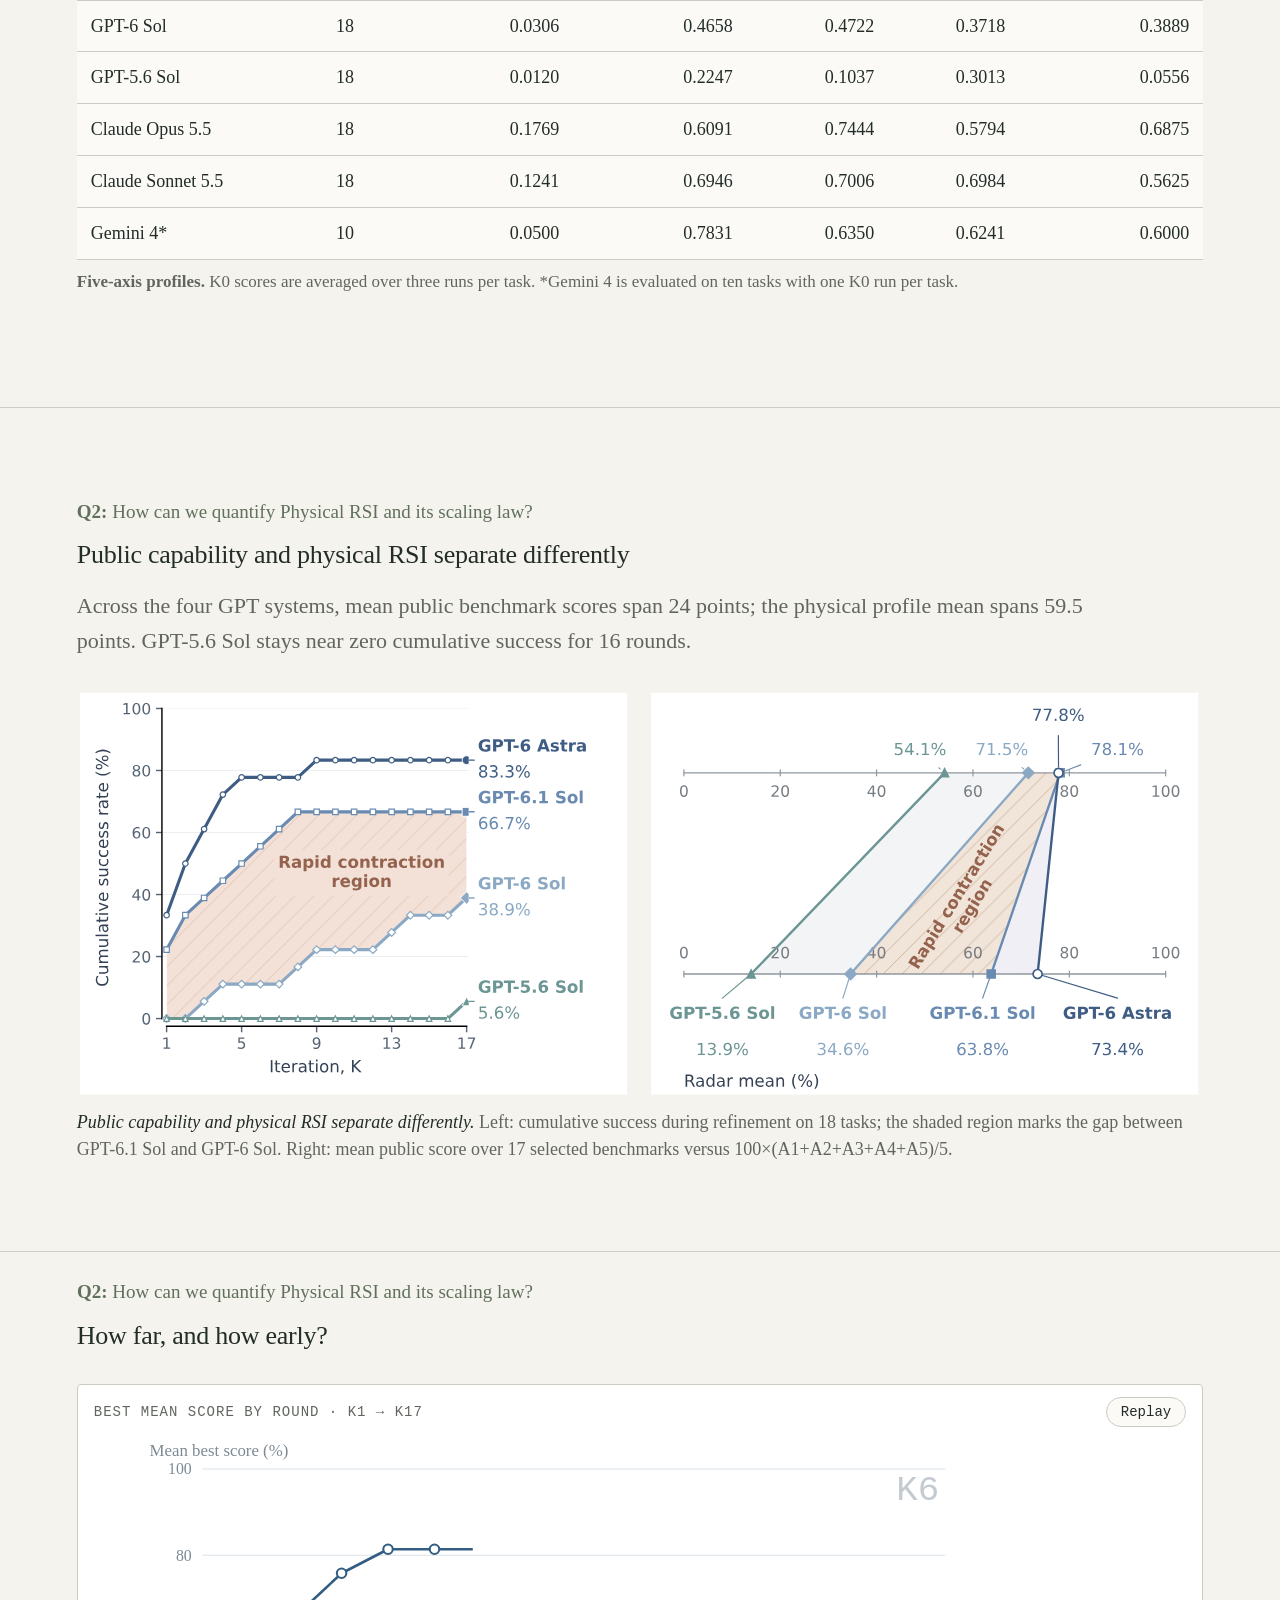
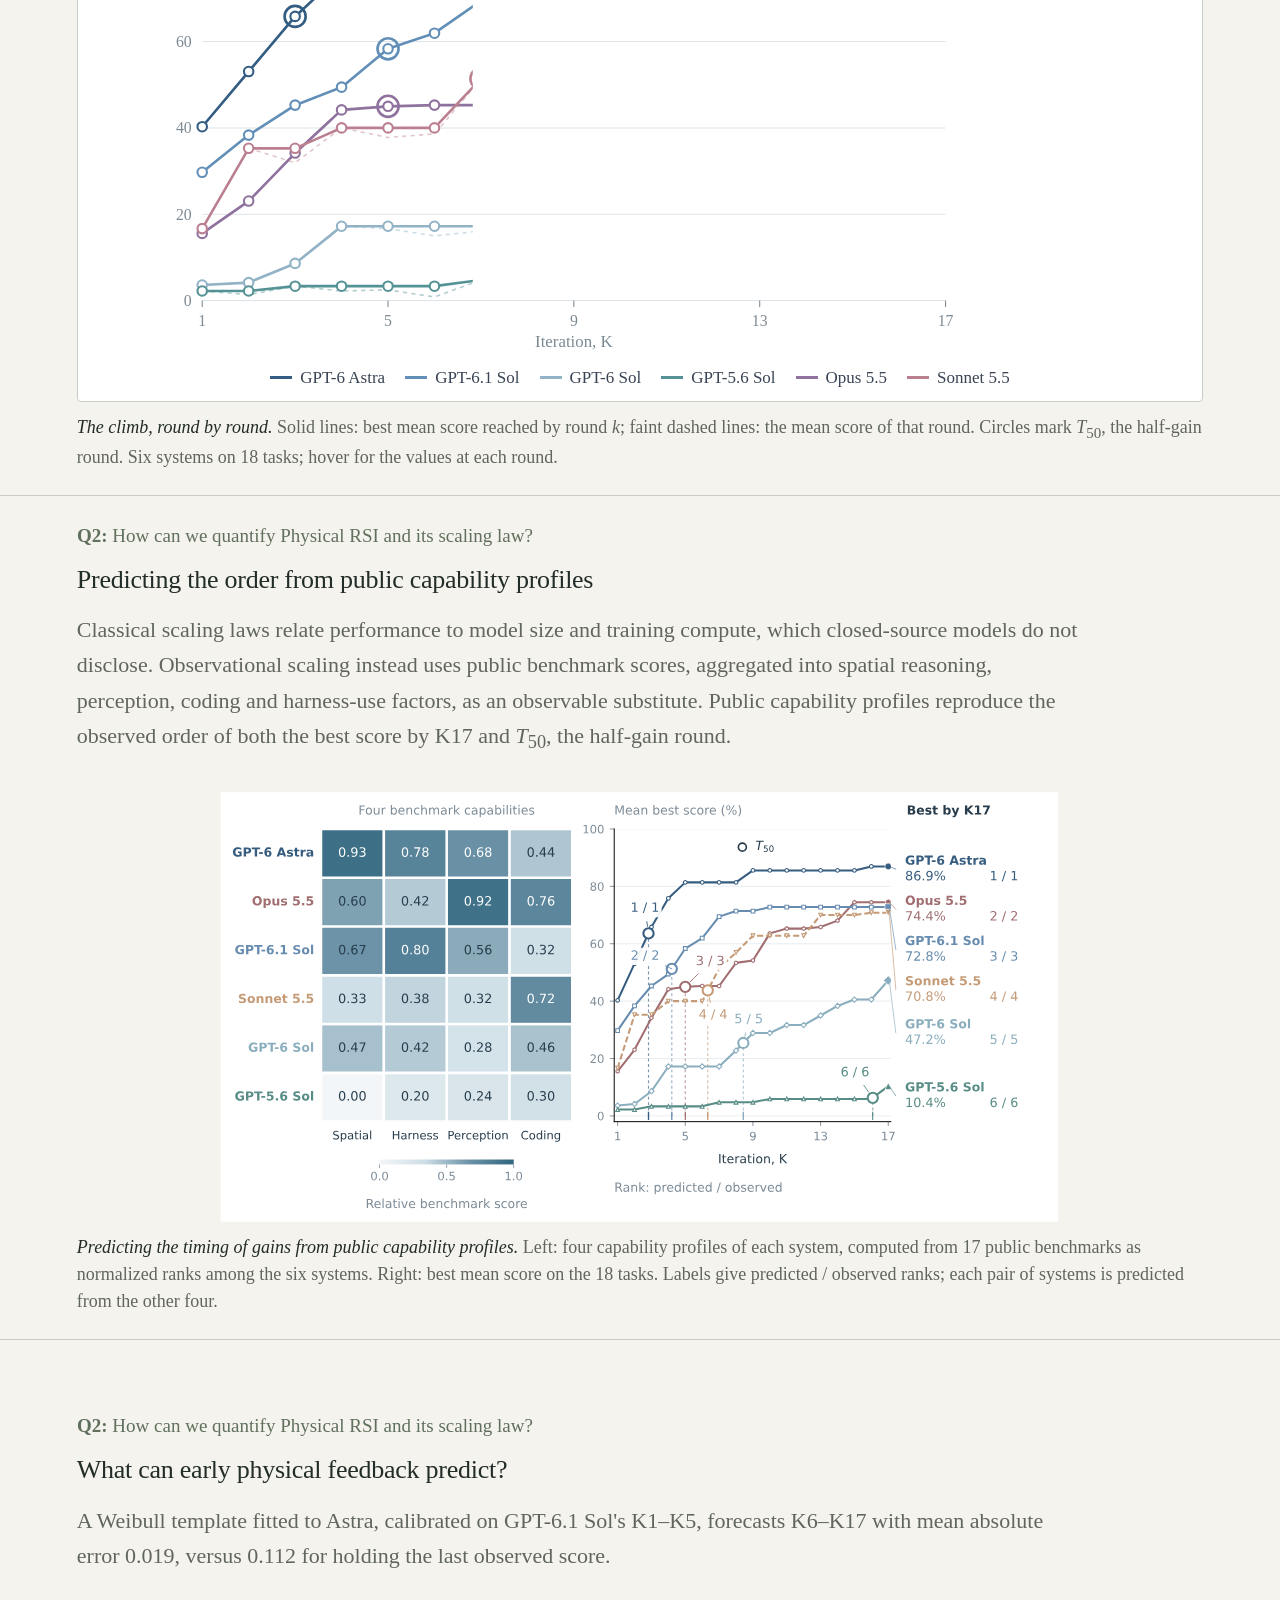
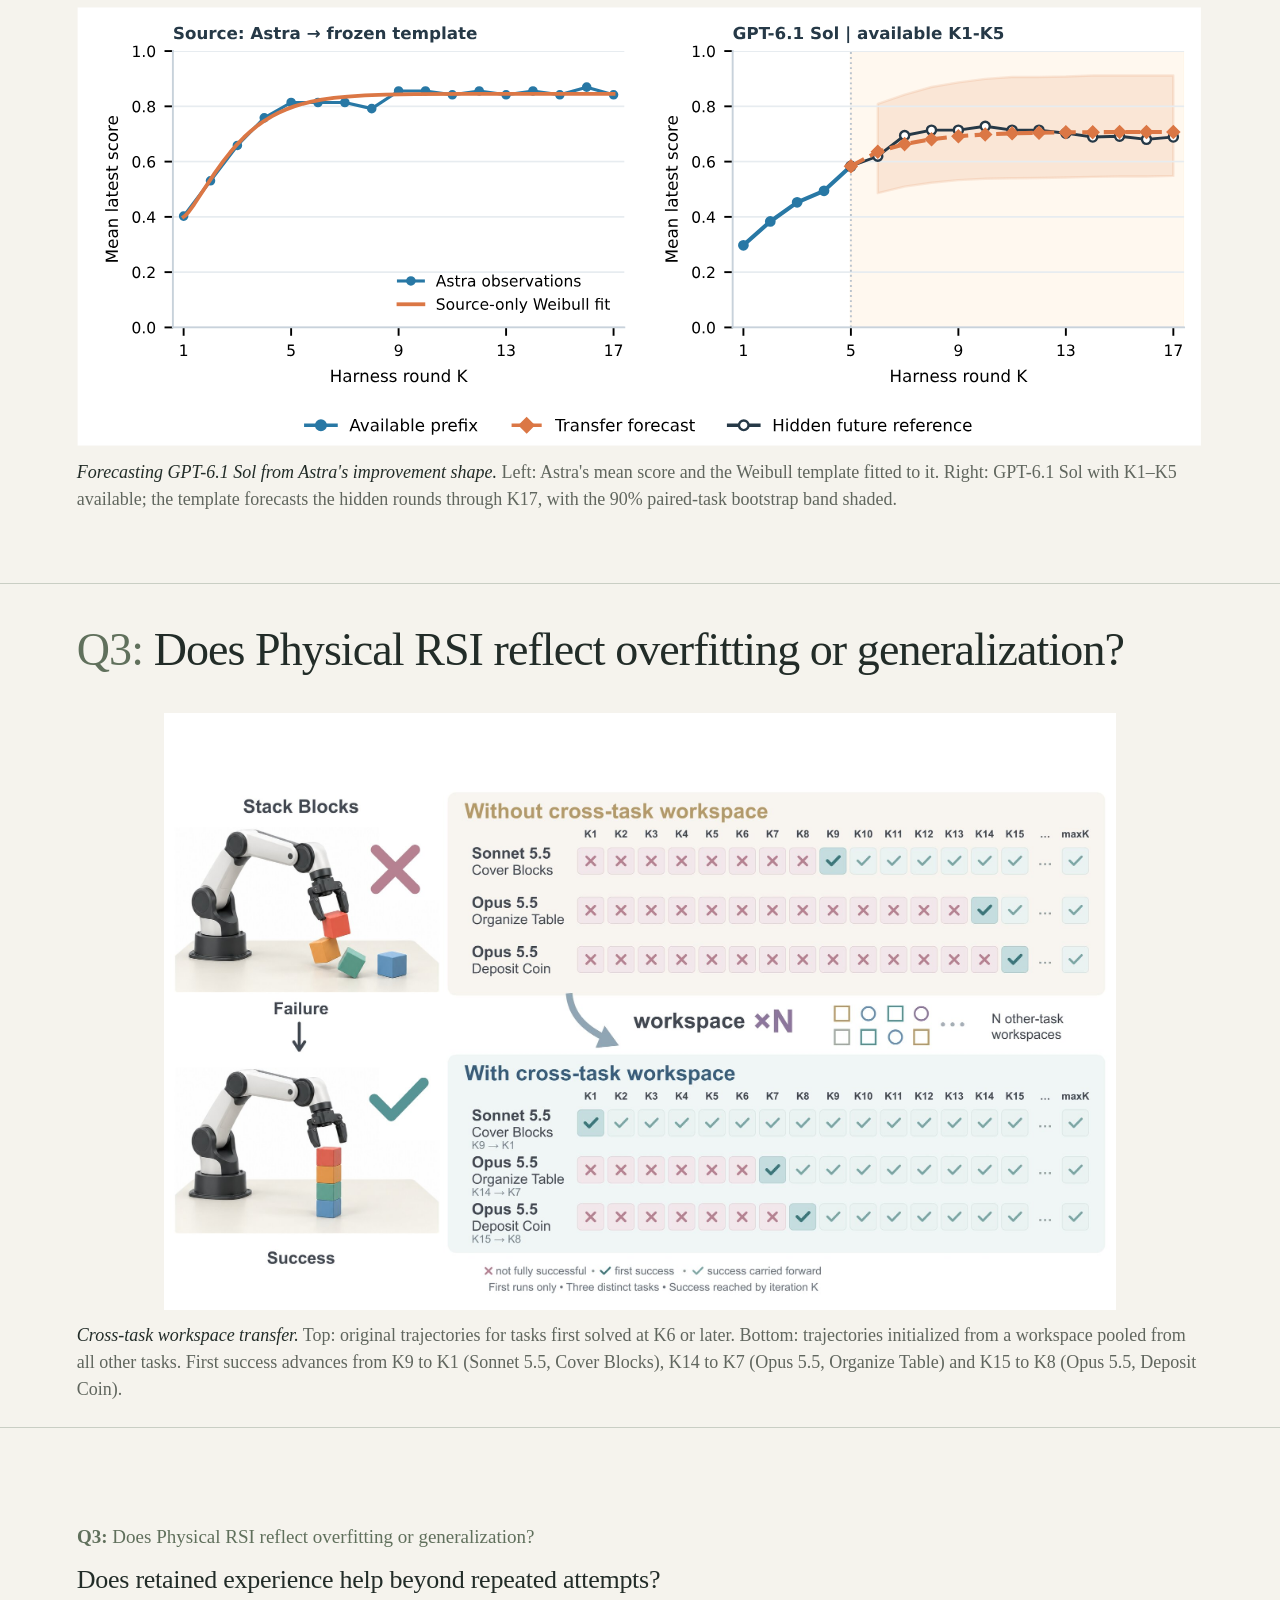
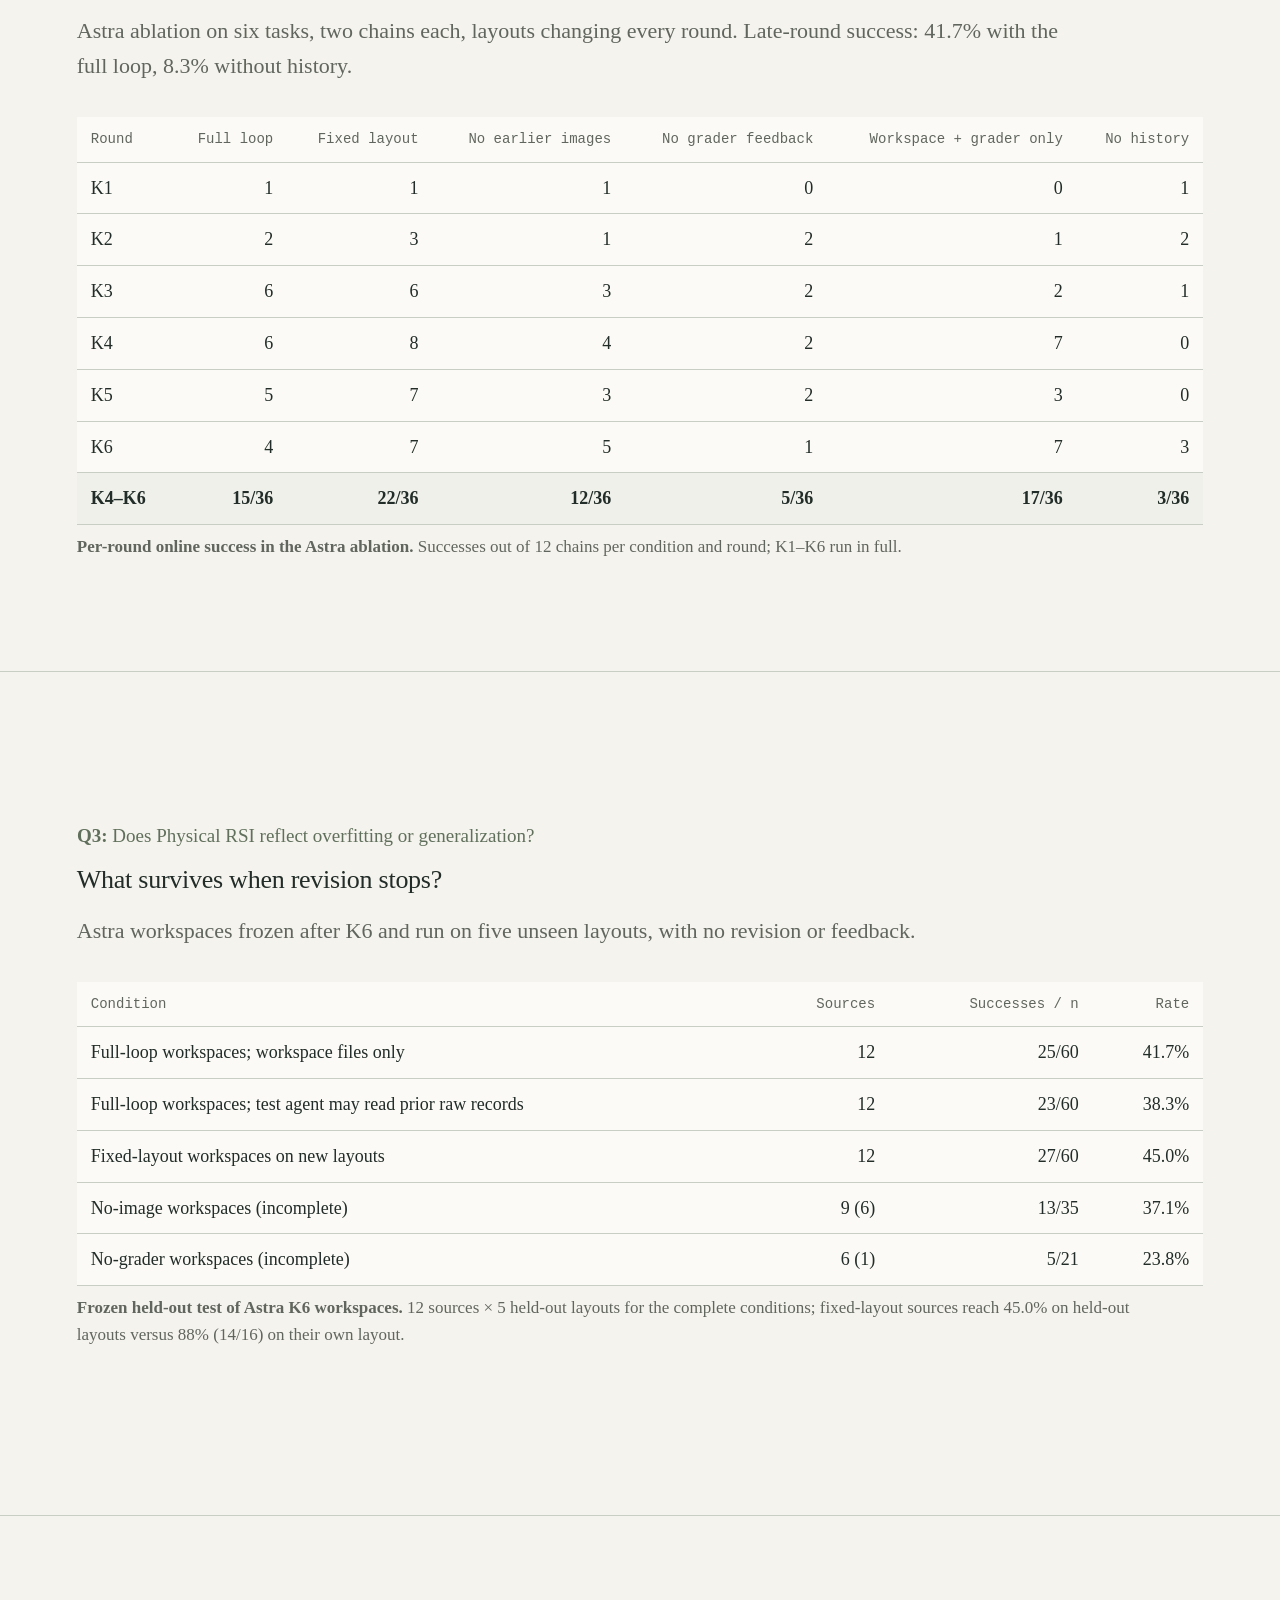
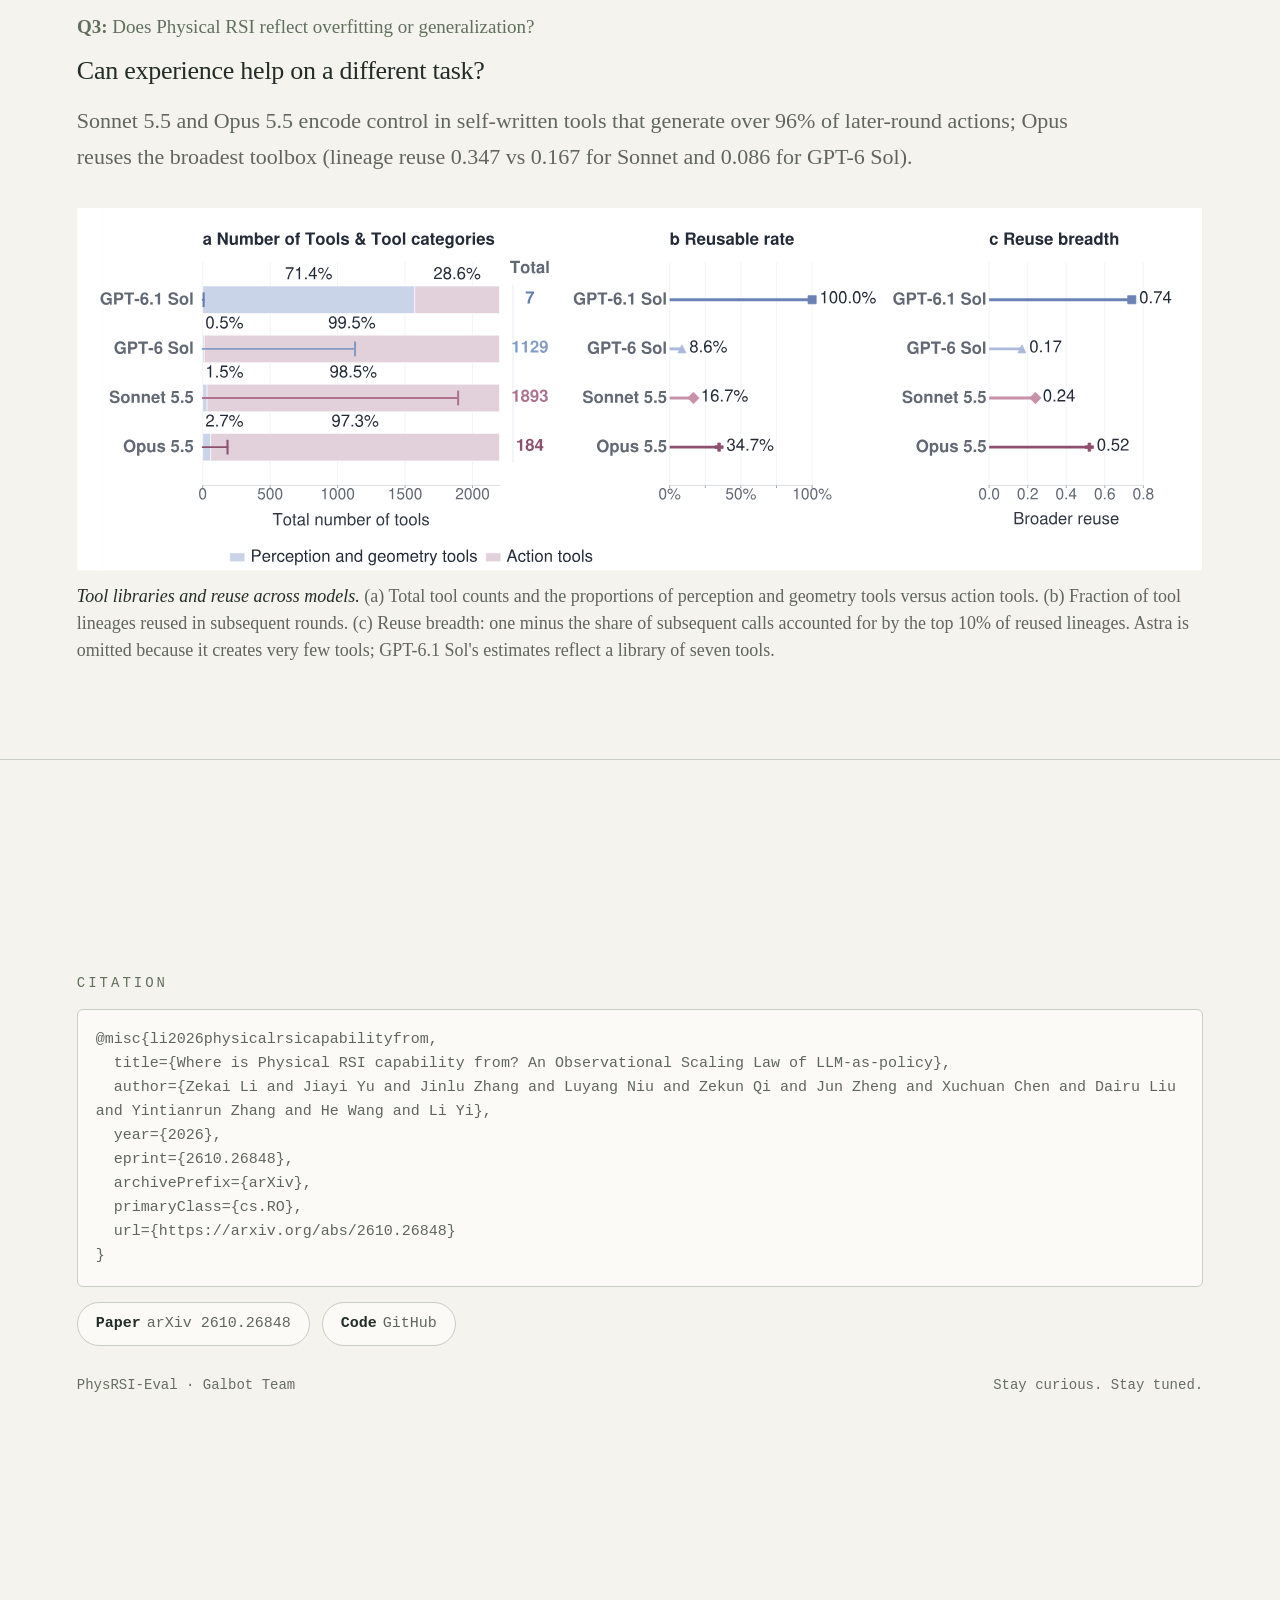
==== commit b81c6b04: "Sync with Overleaf: revised capability-association matrix (Fig. 4) and Q1 correlations; re-export te" ====
--- a/index.html
+++ b/index.html
@@ -238,8 +238,8 @@
         <h2><span class="qn">Q1:</span> Where is Physical RSI capability from?</h2>
         <div class="grid3">
           <div class="card"><span class="tag">Spatial</span><div class="big">&rho; = 0.94</div><p>with A1; 0.83 with A2 and A4</p></div>
-          <div class="card"><span class="tag">Perception</span><div class="big">&rho; = 0.94</div><p>with A3 and A5</p></div>
-          <div class="card"><span class="tag">Coding</span><div class="big">&rho; &le; 0.37</div><p>weakest association with every axis</p></div>
+          <div class="card"><span class="tag">Perception</span><div class="big">&rho; = 0.89</div><p>with A5; 0.71 with A3</p></div>
+          <div class="card"><span class="tag">Coding</span><div class="big">&rho; &le; 0.14</div><p>weakest association with A1, A2 and A4</p></div>
         </div>
         <div class="split" style="margin-top:20px">
           <div class="col">
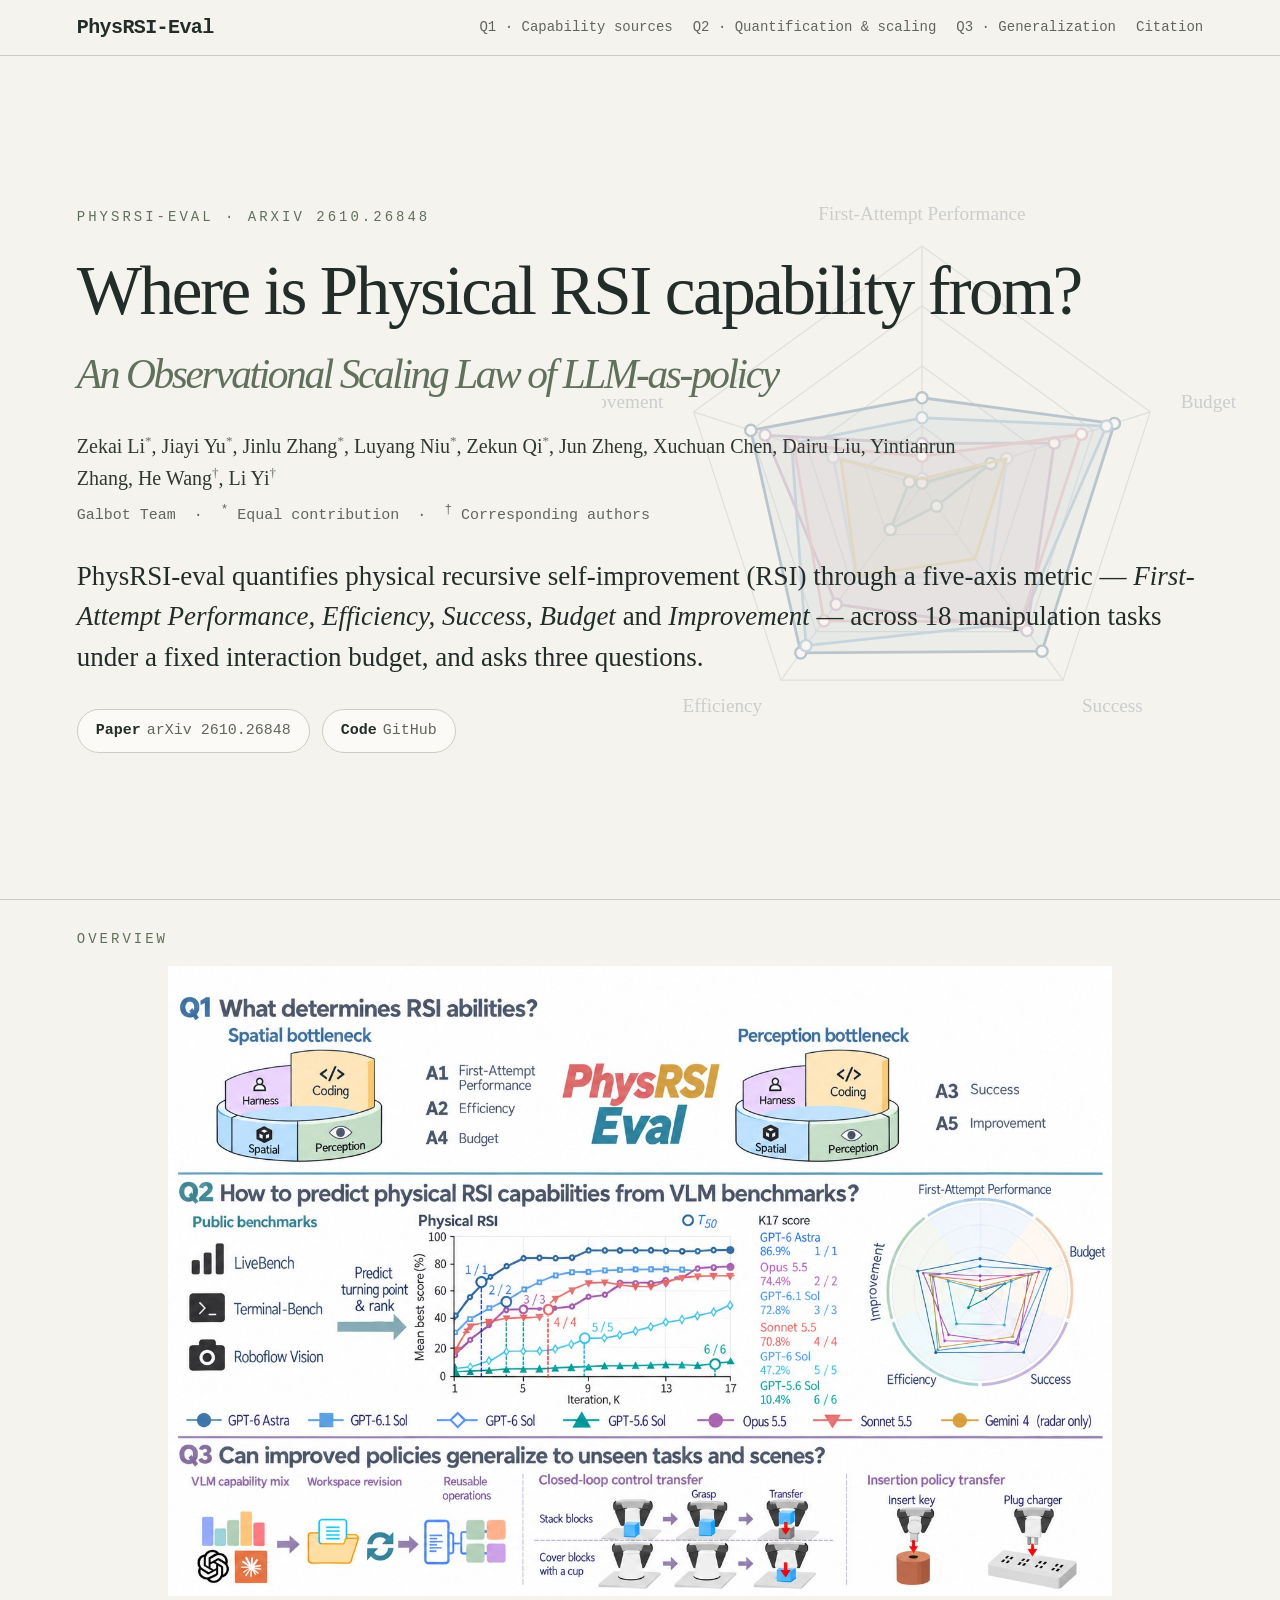
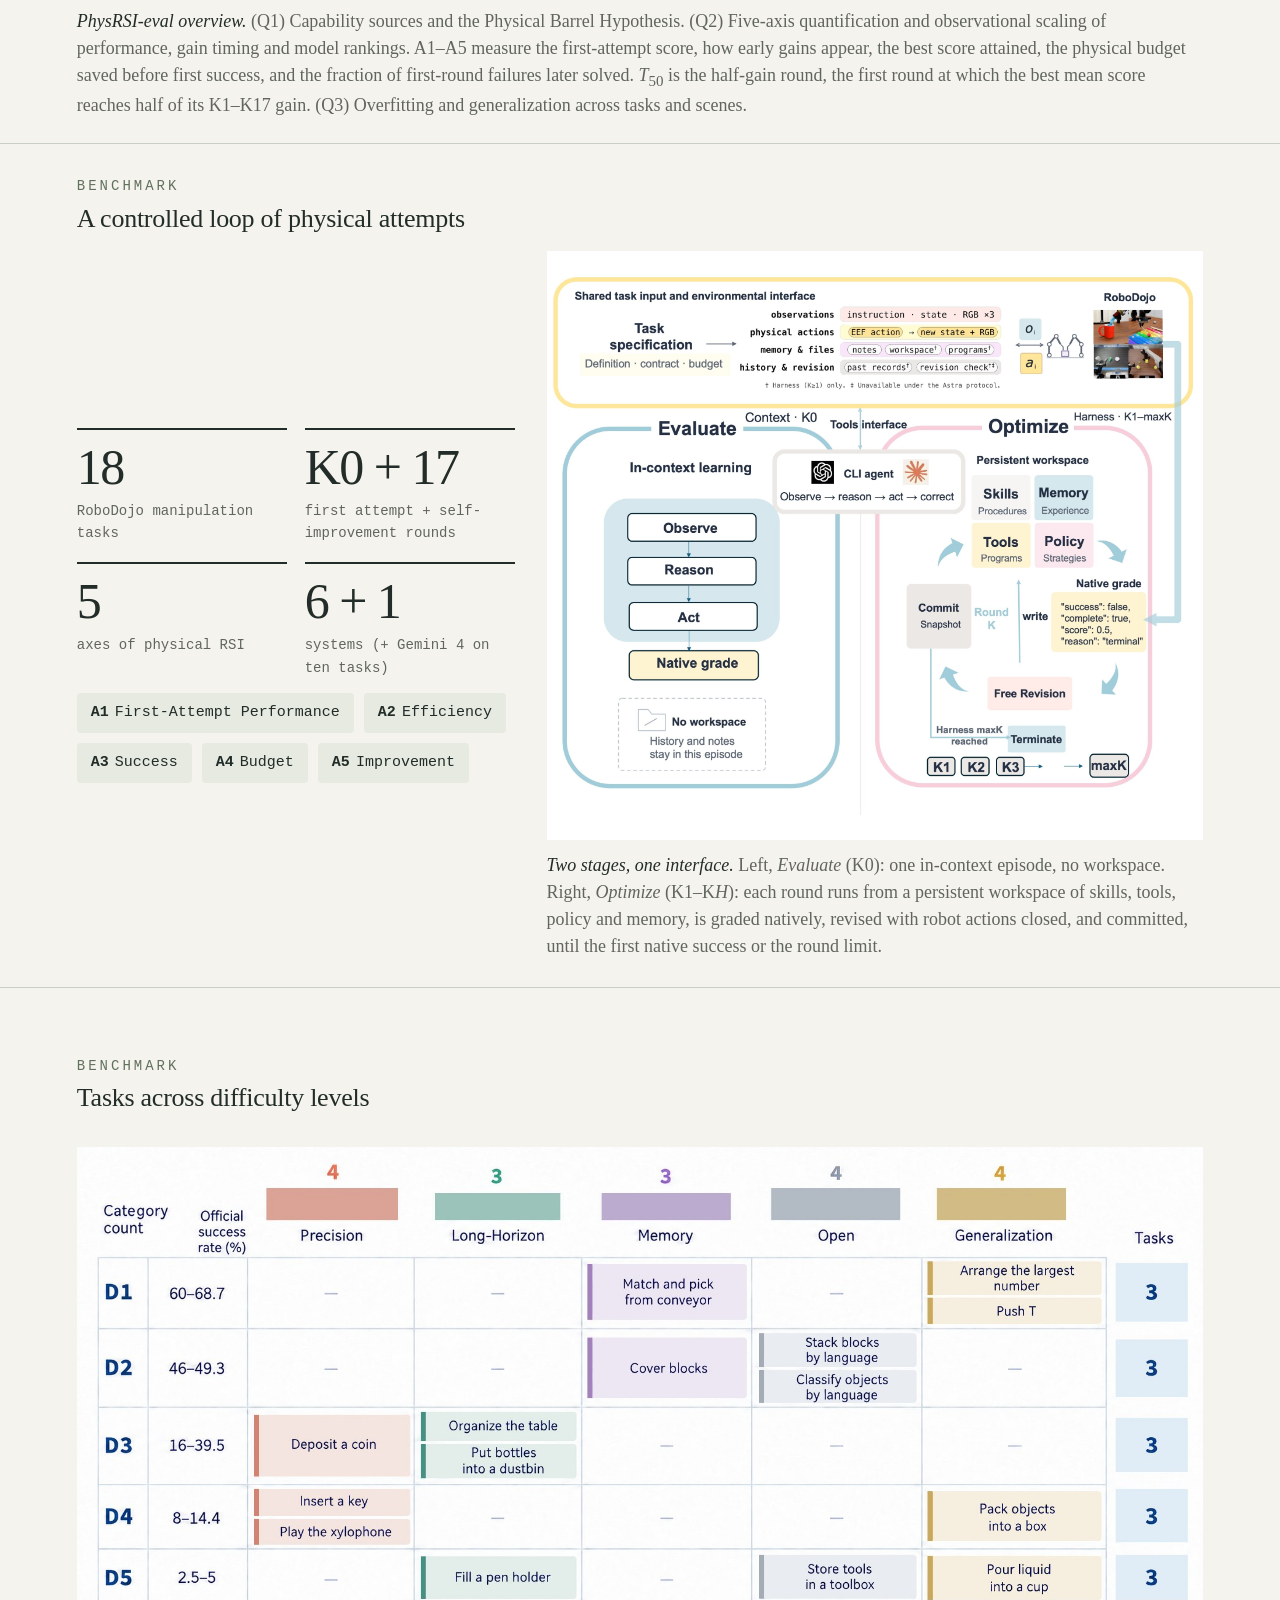
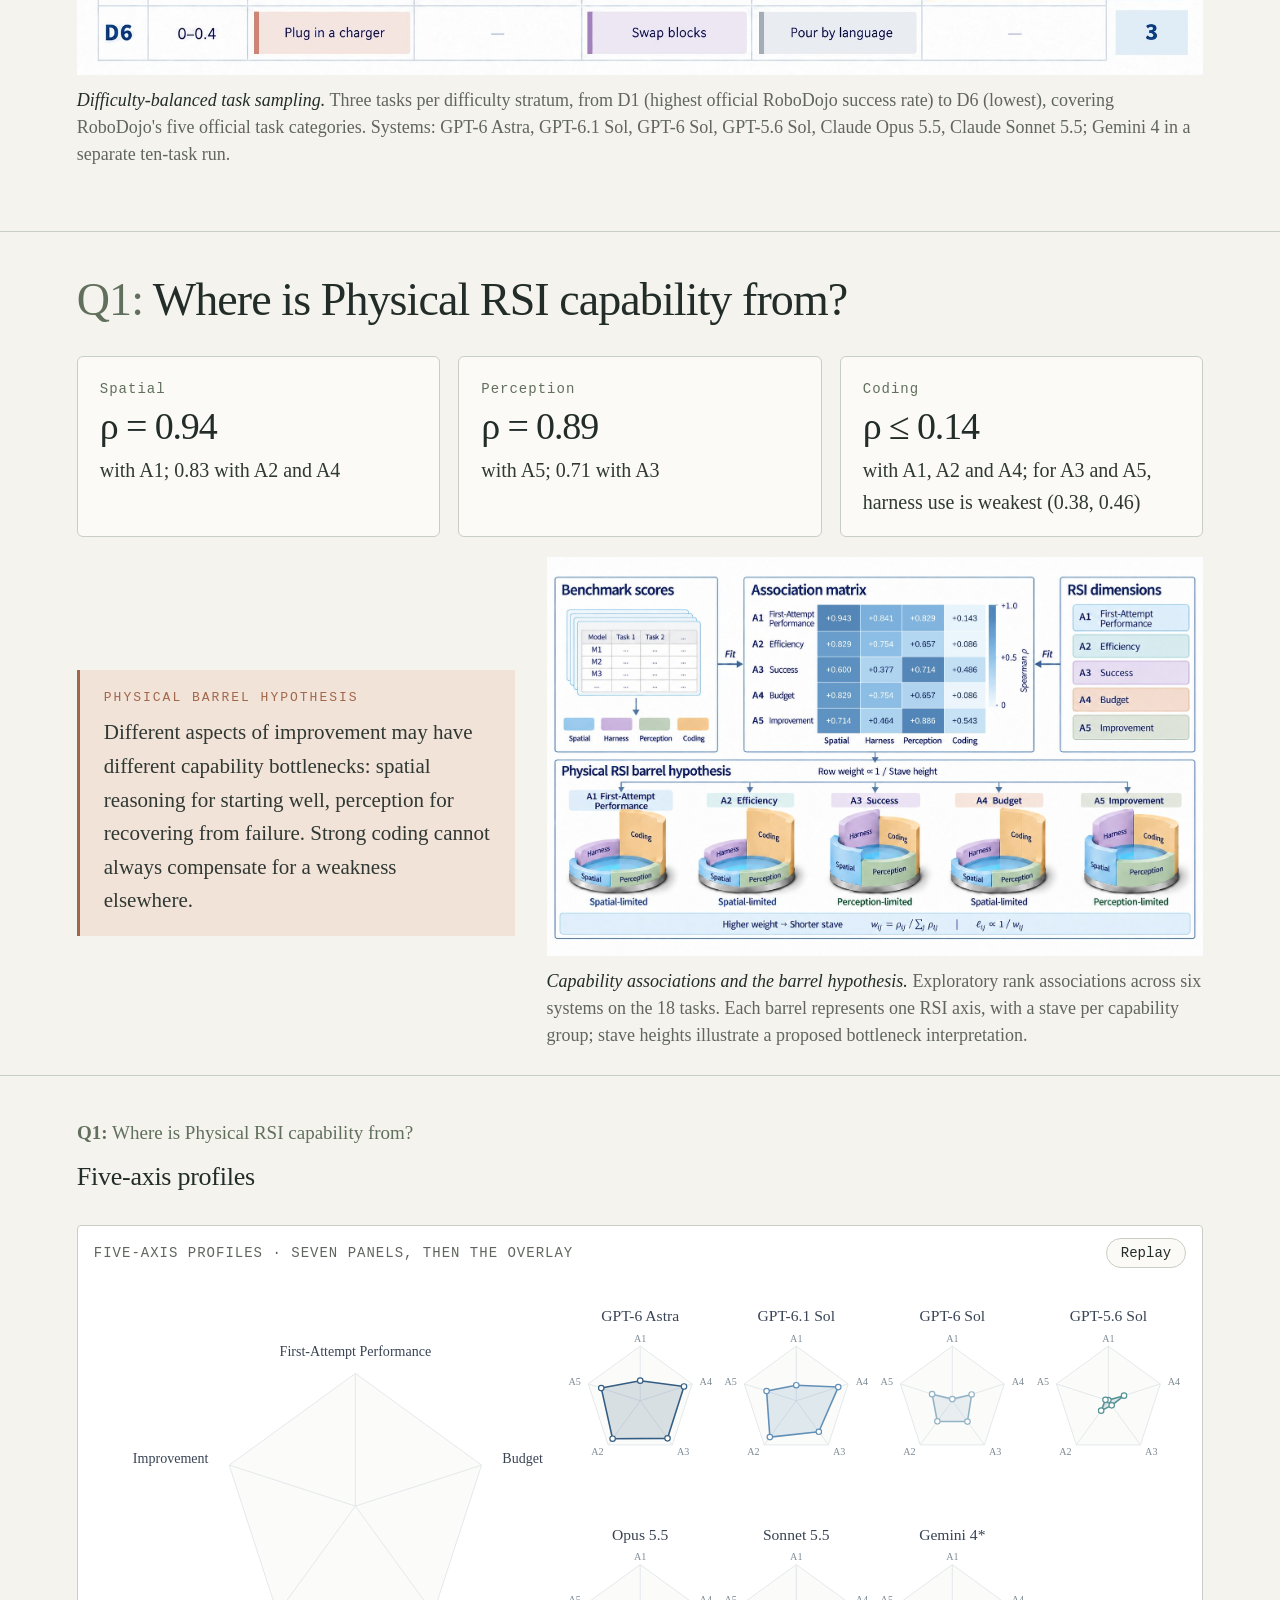
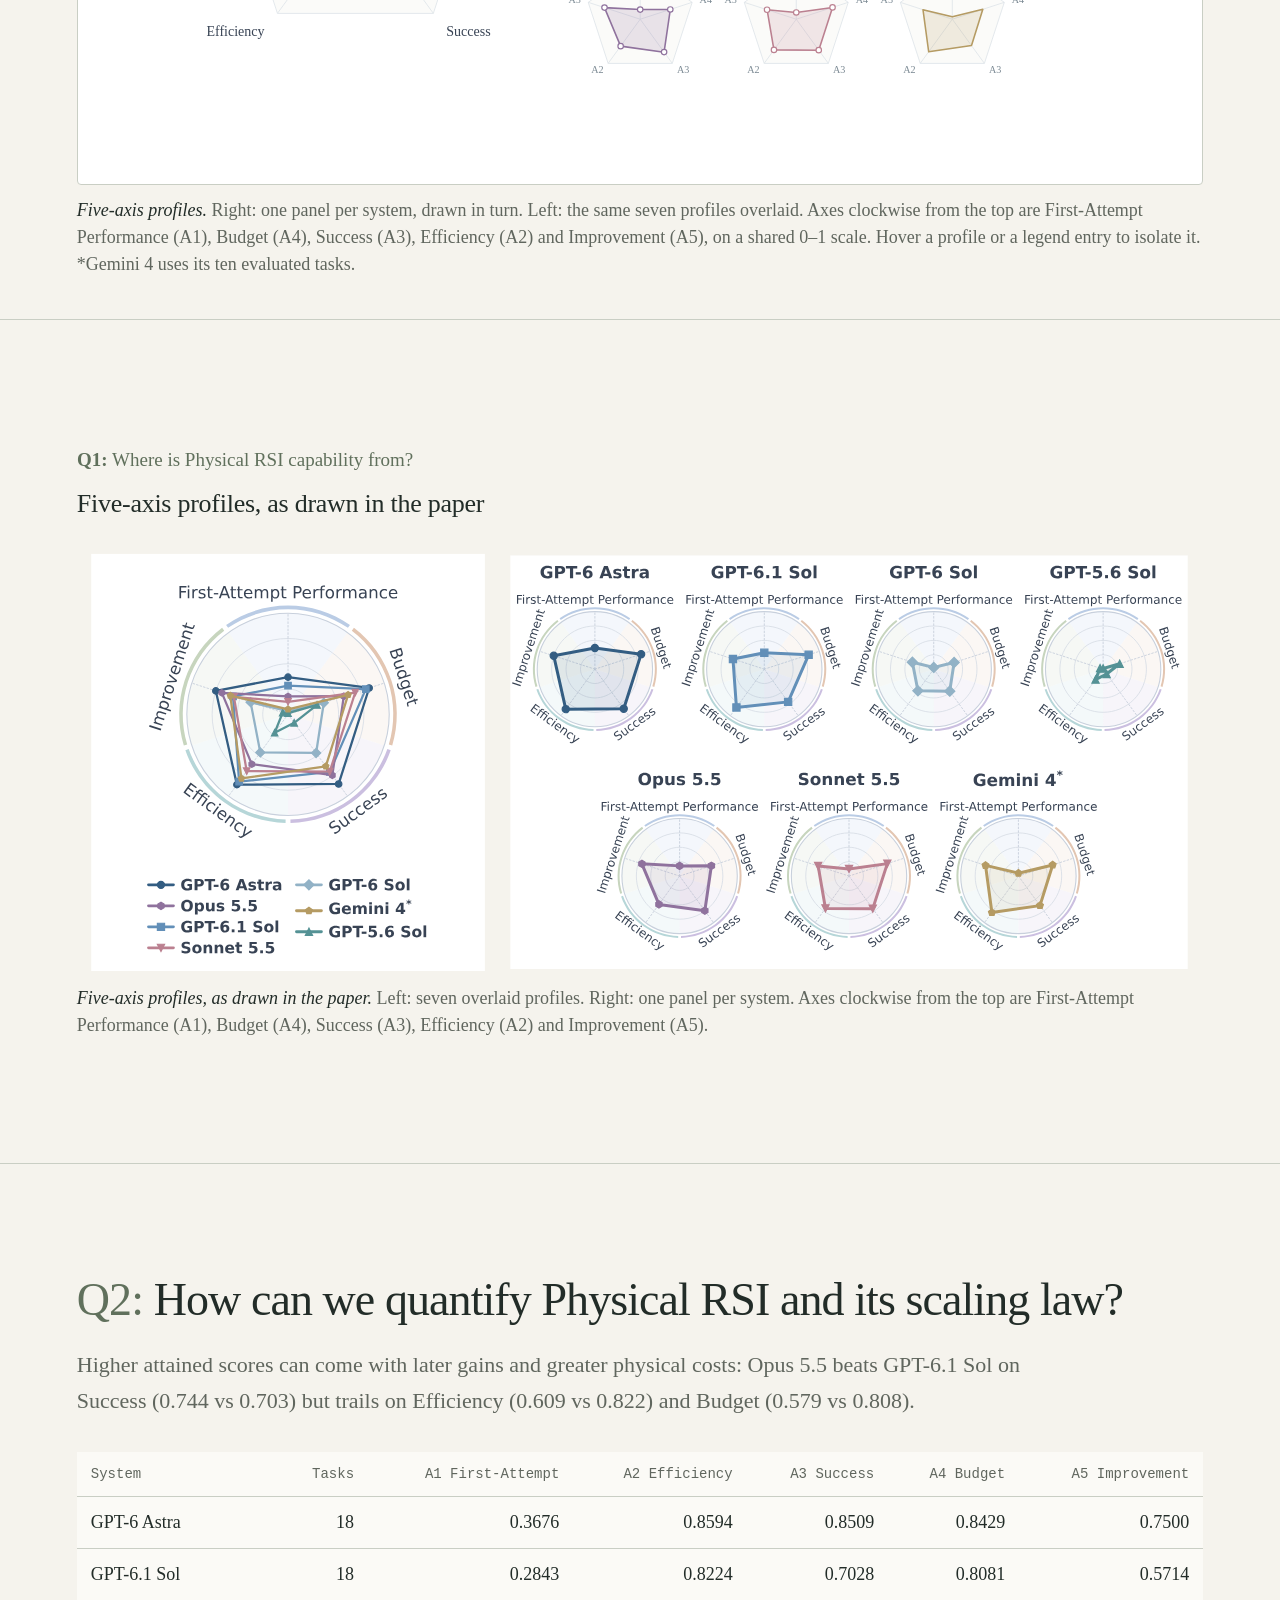
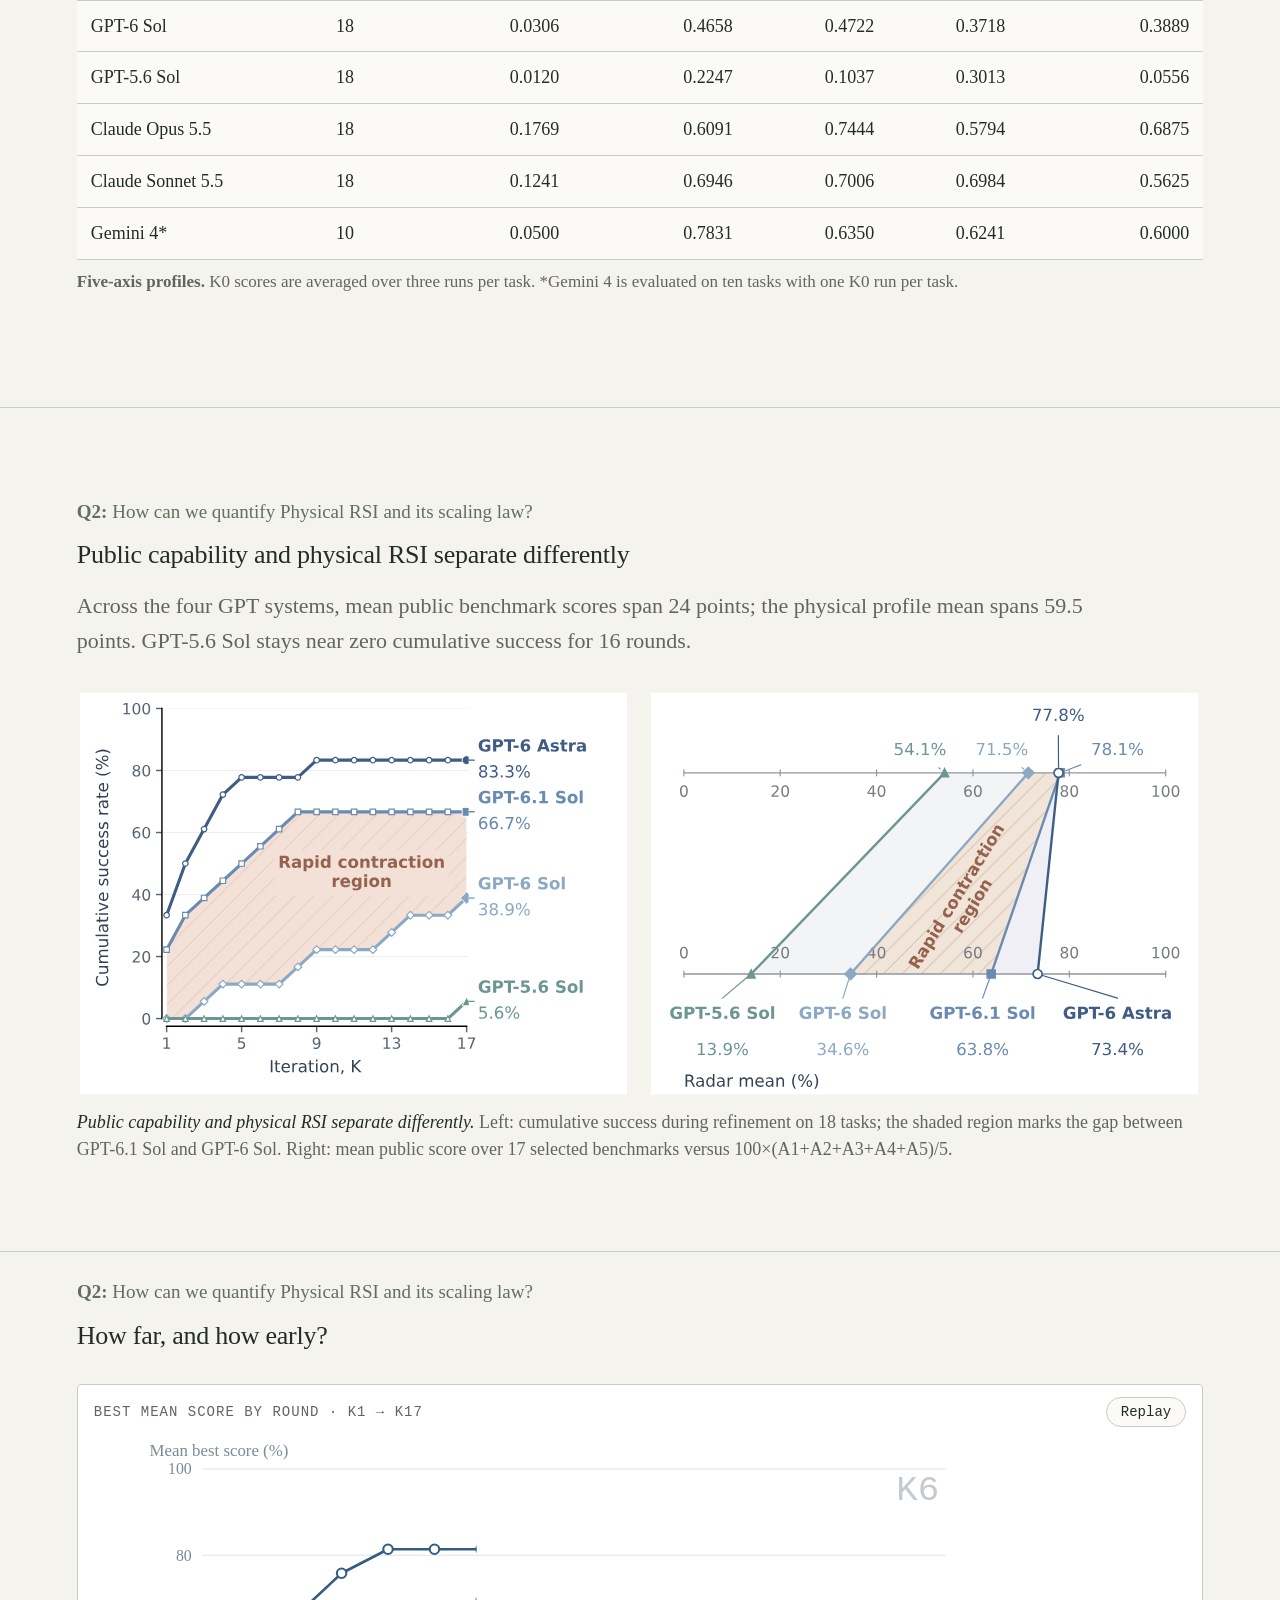
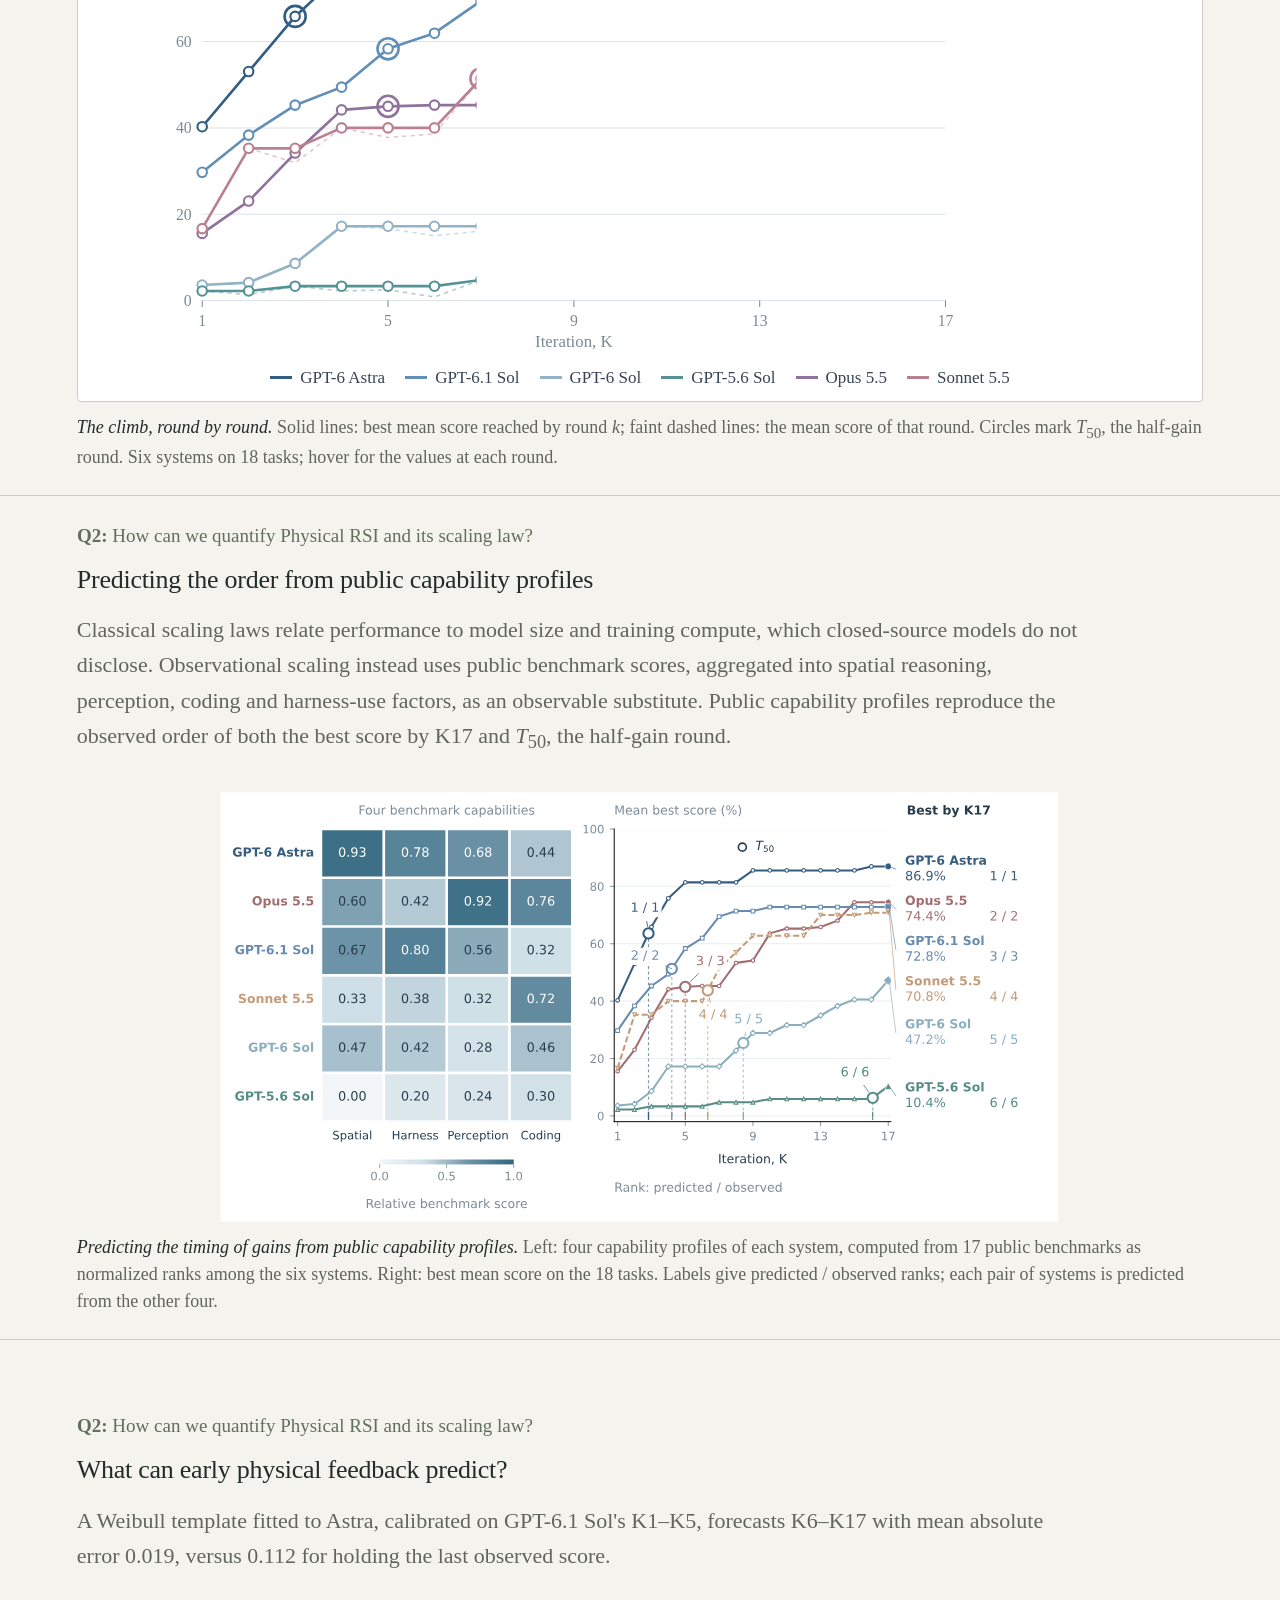
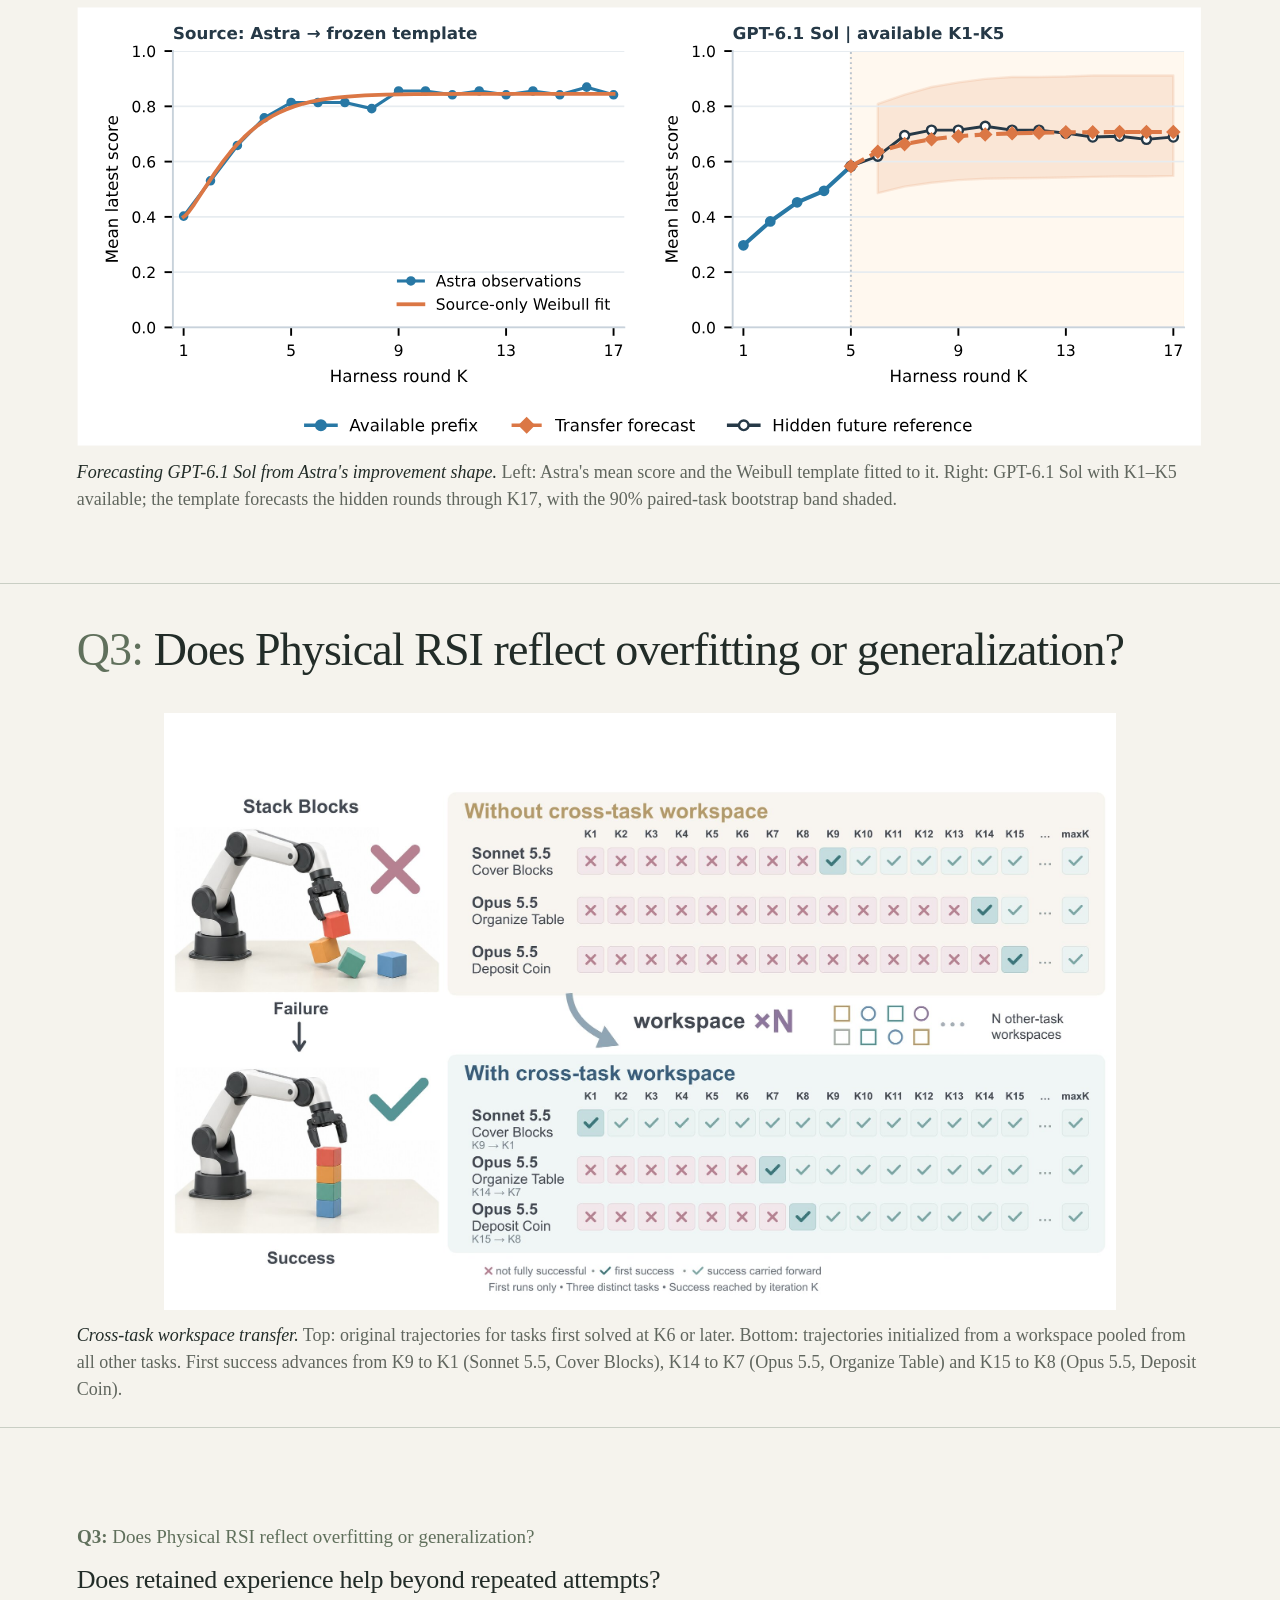
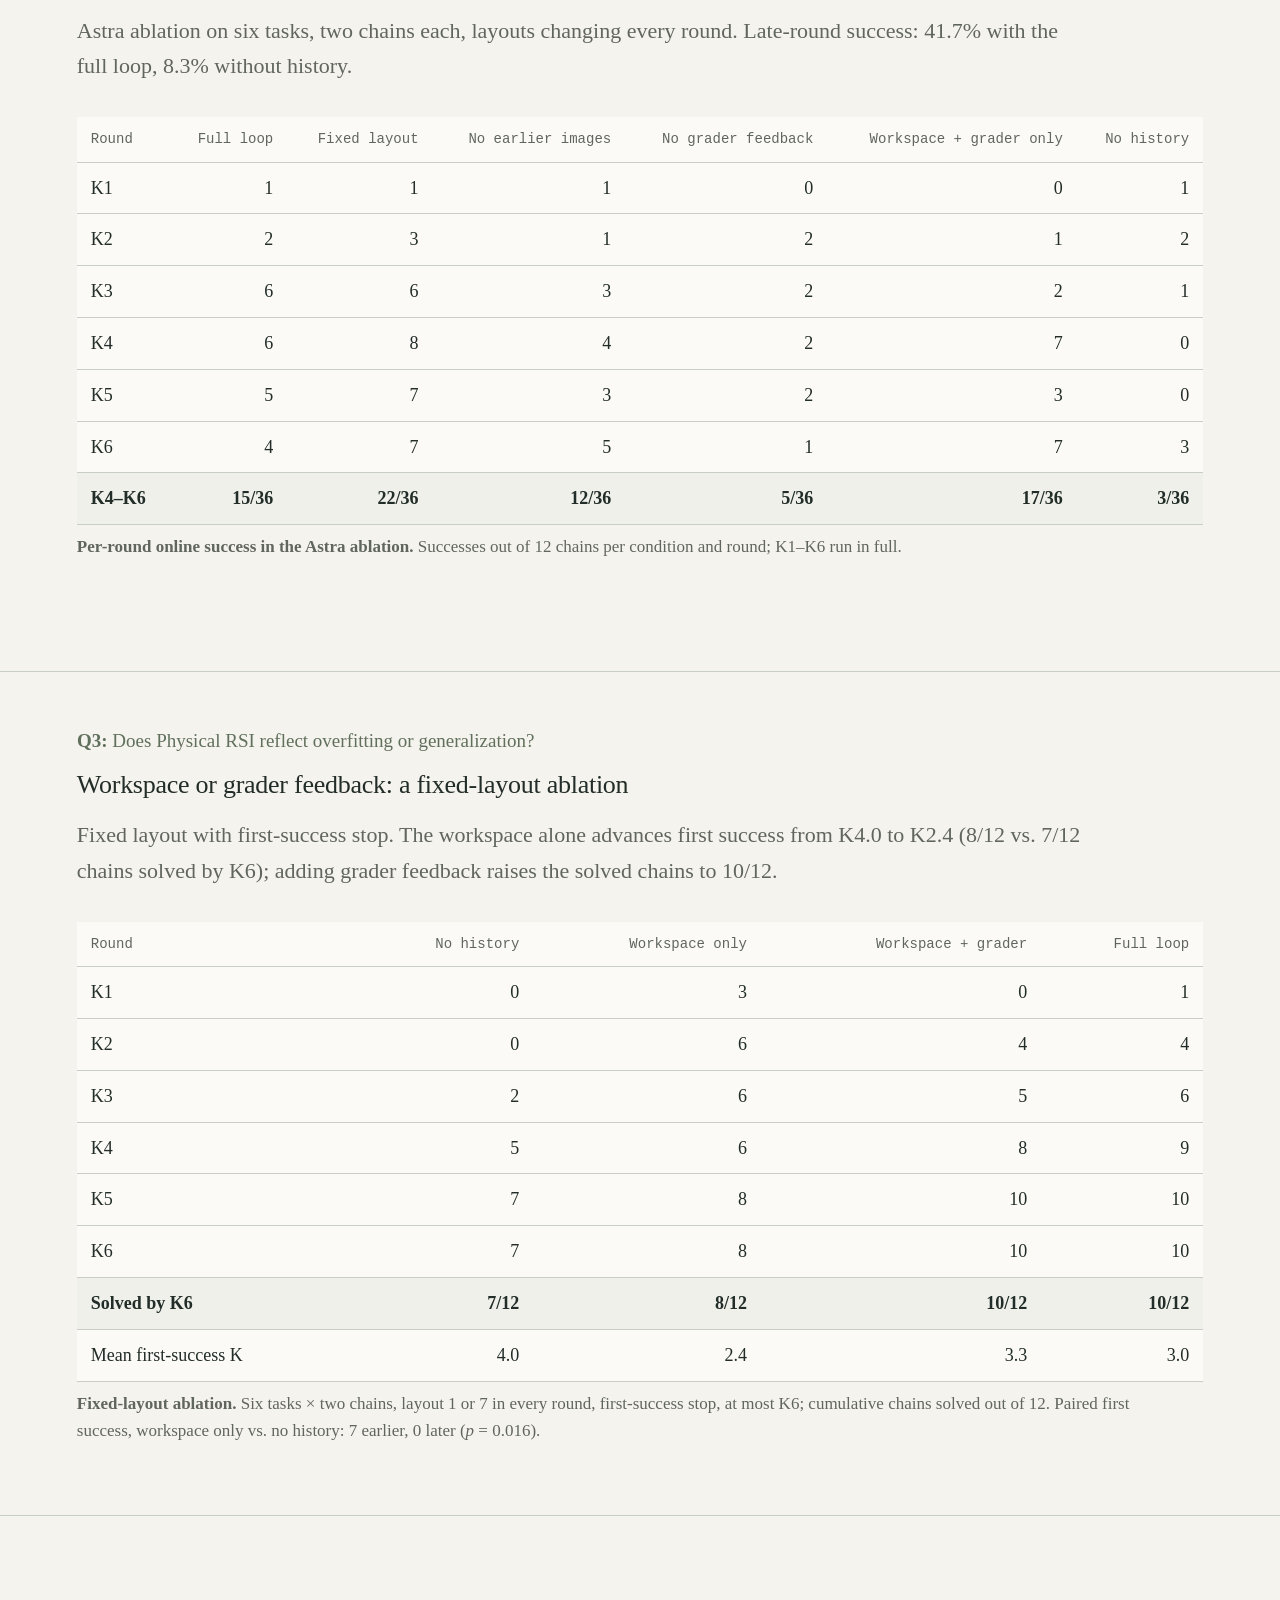
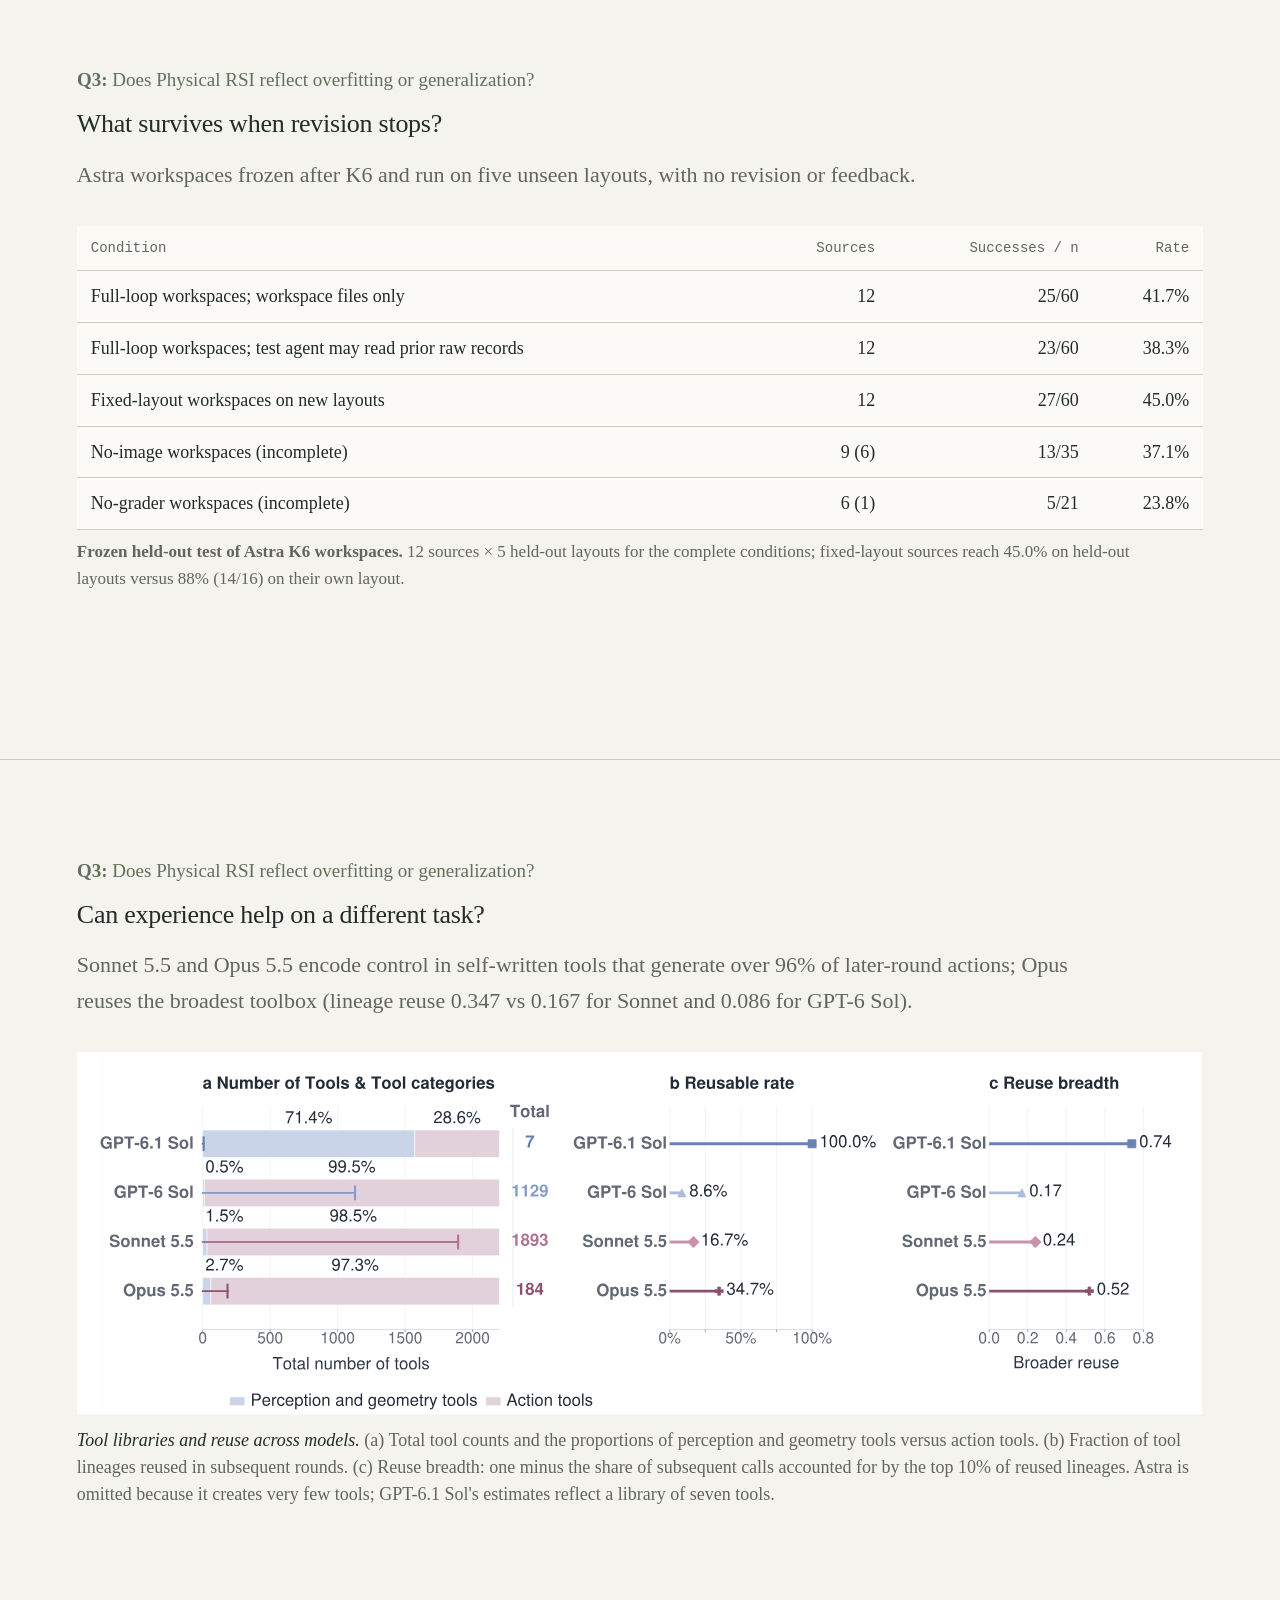
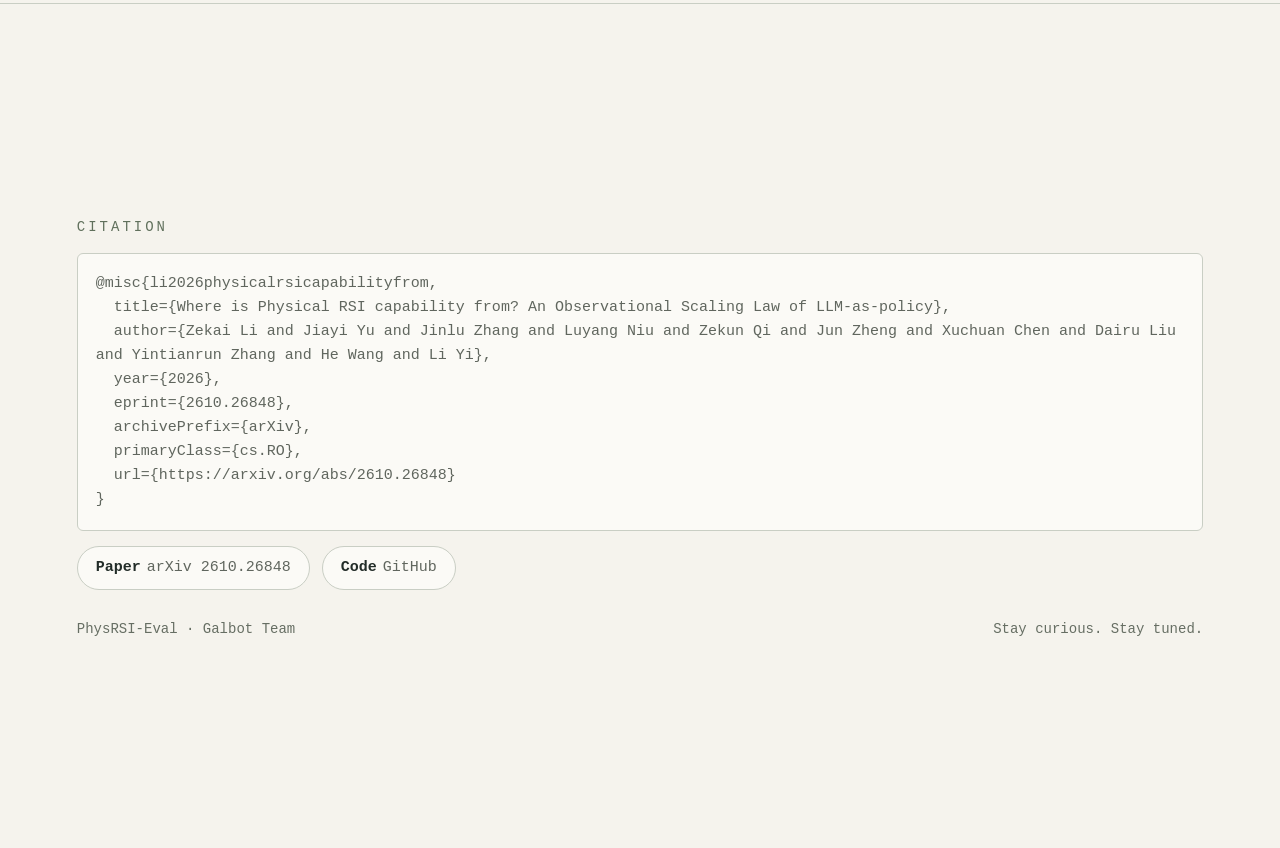
==== commit ebae3662: "Sync with Overleaf 3e6ab8b: redrawn teaser, task table and barrel figures; revised correlations; fix" ====
--- a/index.html
+++ b/index.html
@@ -239,7 +239,7 @@
         <div class="grid3">
           <div class="card"><span class="tag">Spatial</span><div class="big">&rho; = 0.94</div><p>with A1; 0.83 with A2 and A4</p></div>
           <div class="card"><span class="tag">Perception</span><div class="big">&rho; = 0.89</div><p>with A5; 0.71 with A3</p></div>
-          <div class="card"><span class="tag">Coding</span><div class="big">&rho; &le; 0.14</div><p>weakest association with A1, A2 and A4</p></div>
+          <div class="card"><span class="tag">Coding</span><div class="big">&rho; &le; 0.14</div><p>with A1, A2 and A4; for A3 and A5, harness use is weakest (0.38, 0.46)</p></div>
         </div>
         <div class="split" style="margin-top:20px">
           <div class="col">
@@ -384,6 +384,28 @@
           </tbody>
         </table></div>
         <p class="note"><b>Per-round online success in the Astra ablation.</b> Successes out of 12 chains per condition and round; K1&ndash;K6 run in full.</p>
+      </div>
+    </section>
+
+    <section class="page" id="q3-fixed">
+      <div class="wrap">
+        <p class="qlabel"><b>Q3:</b> Does Physical RSI reflect overfitting or generalization?</p>
+        <h3>Workspace or grader feedback: a fixed-layout ablation</h3>
+        <p class="lead">Fixed layout with first-success stop. The workspace alone advances first success from K4.0 to K2.4 (8/12 vs. 7/12 chains solved by K6); adding grader feedback raises the solved chains to 10/12.</p>
+<div class="table-wrap"><table>
+          <thead><tr><th>Round</th><th>No history</th><th>Workspace only</th><th>Workspace + grader</th><th>Full loop</th></tr></thead>
+          <tbody>
+            <tr><th>K1</th><td>0</td><td>3</td><td>0</td><td>1</td></tr>
+            <tr><th>K2</th><td>0</td><td>6</td><td>4</td><td>4</td></tr>
+            <tr><th>K3</th><td>2</td><td>6</td><td>5</td><td>6</td></tr>
+            <tr><th>K4</th><td>5</td><td>6</td><td>8</td><td>9</td></tr>
+            <tr><th>K5</th><td>7</td><td>8</td><td>10</td><td>10</td></tr>
+            <tr><th>K6</th><td>7</td><td>8</td><td>10</td><td>10</td></tr>
+            <tr class="sum"><th>Solved by K6</th><td>7/12</td><td>8/12</td><td>10/12</td><td>10/12</td></tr>
+            <tr><th>Mean first-success K</th><td>4.0</td><td>2.4</td><td>3.3</td><td>3.0</td></tr>
+          </tbody>
+        </table></div>
+        <p class="note"><b>Fixed-layout ablation.</b> Six tasks &times; two chains, layout 1 or 7 in every round, first-success stop, at most K6; cumulative chains solved out of 12. Paired first success, workspace only vs. no history: 7 earlier, 0 later (<i>p</i> = 0.016).</p>
       </div>
     </section>
 
